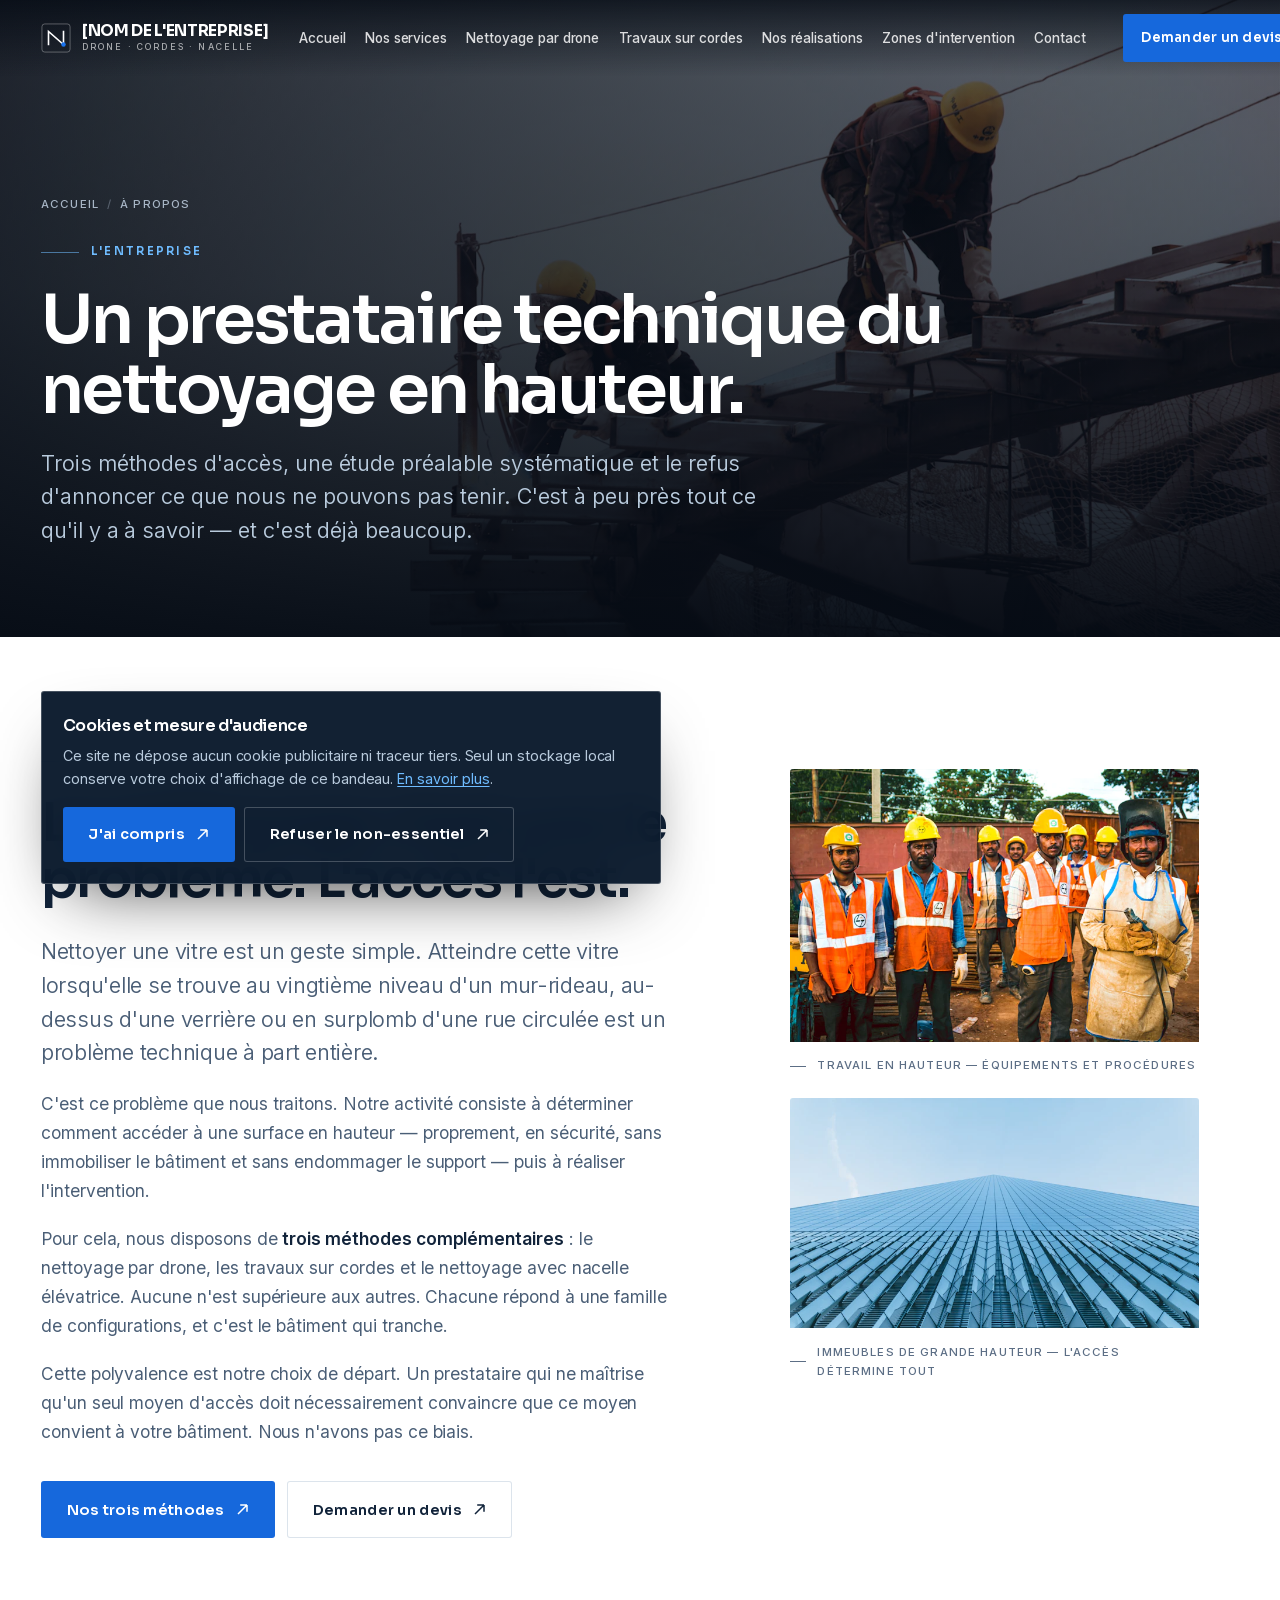
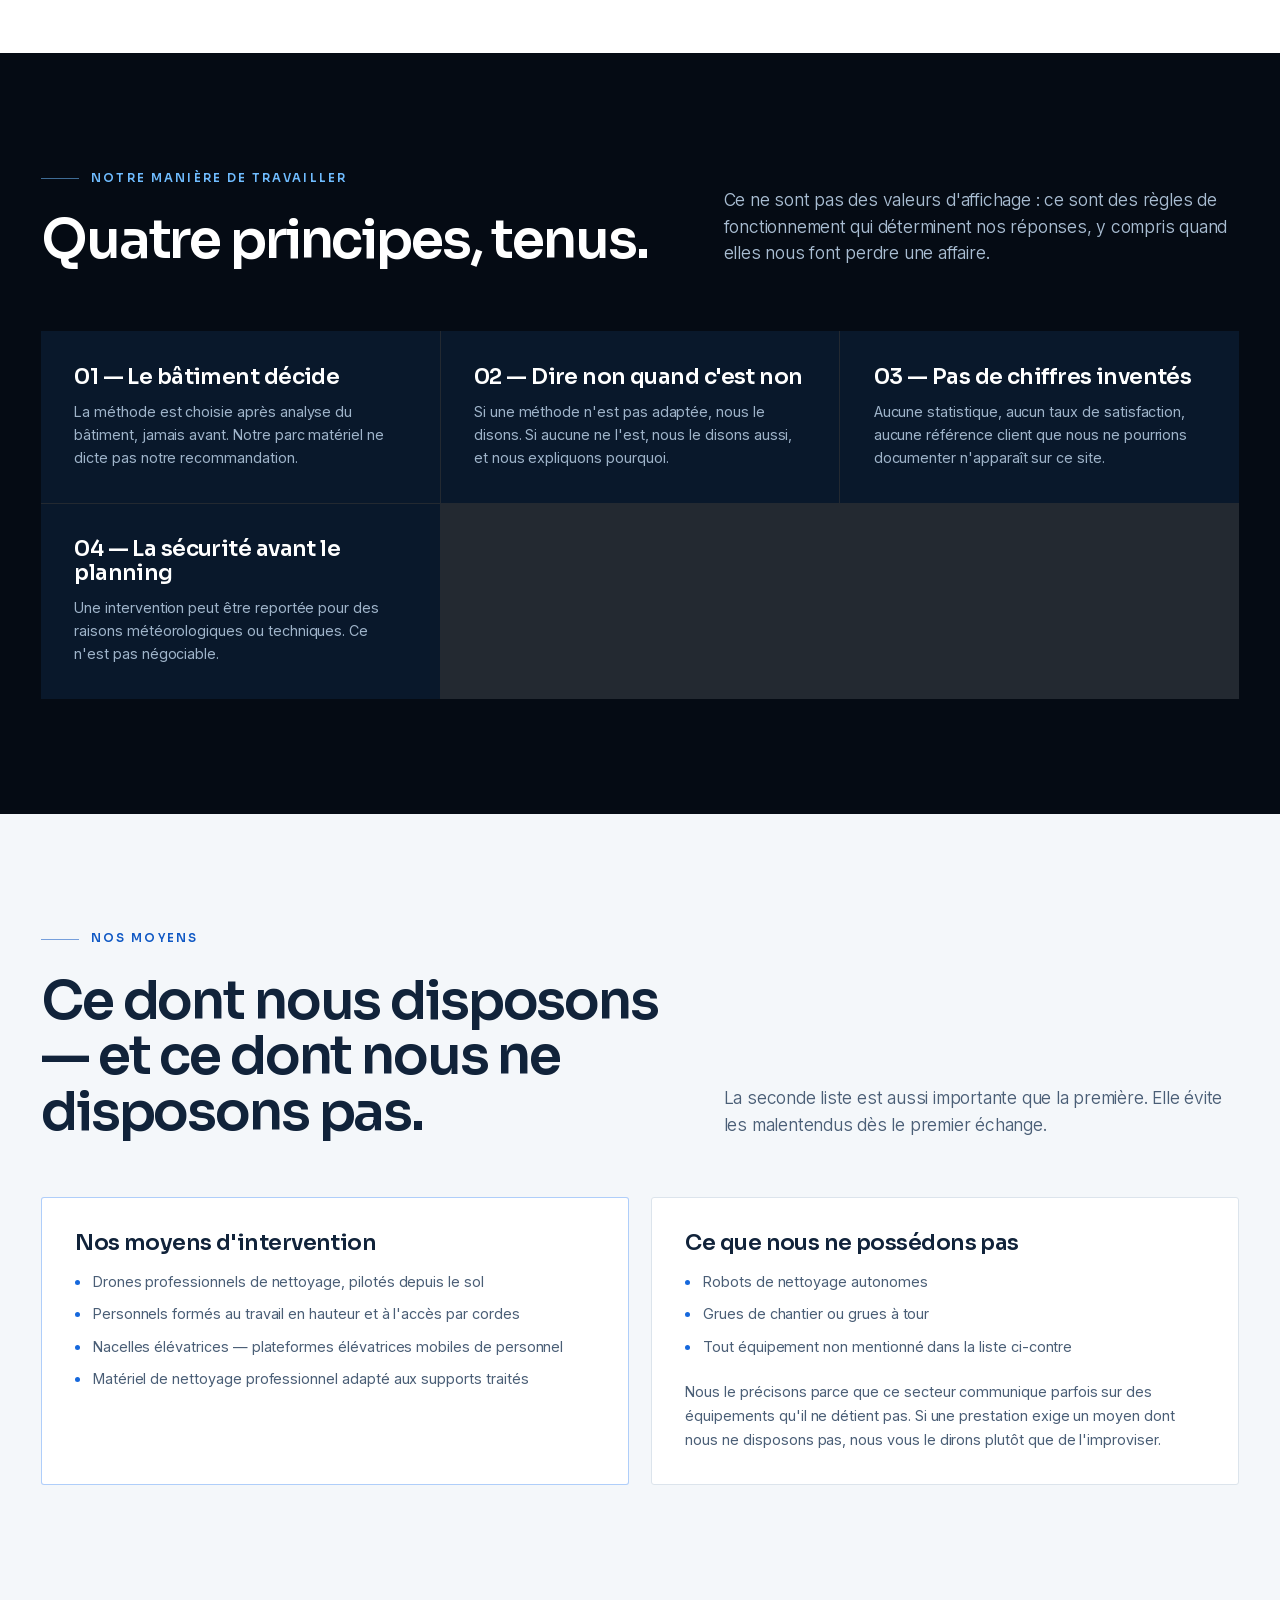
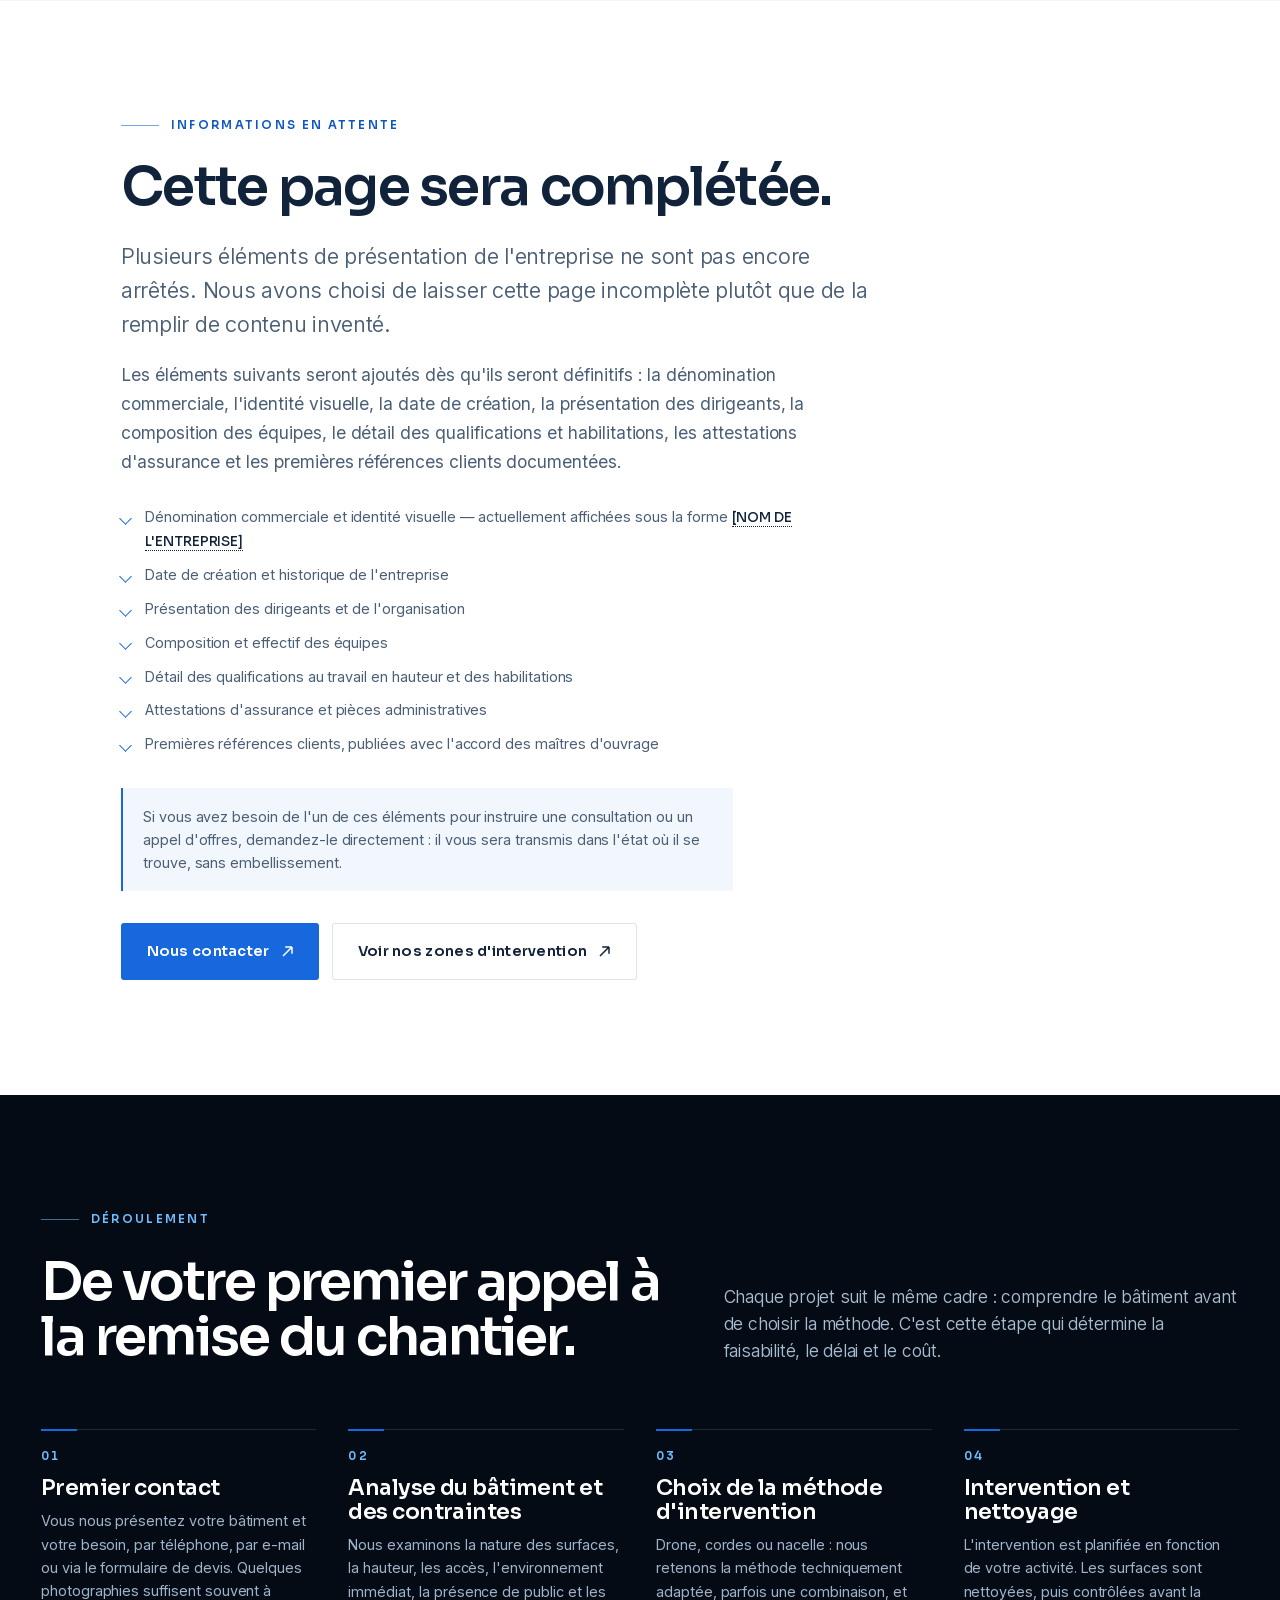
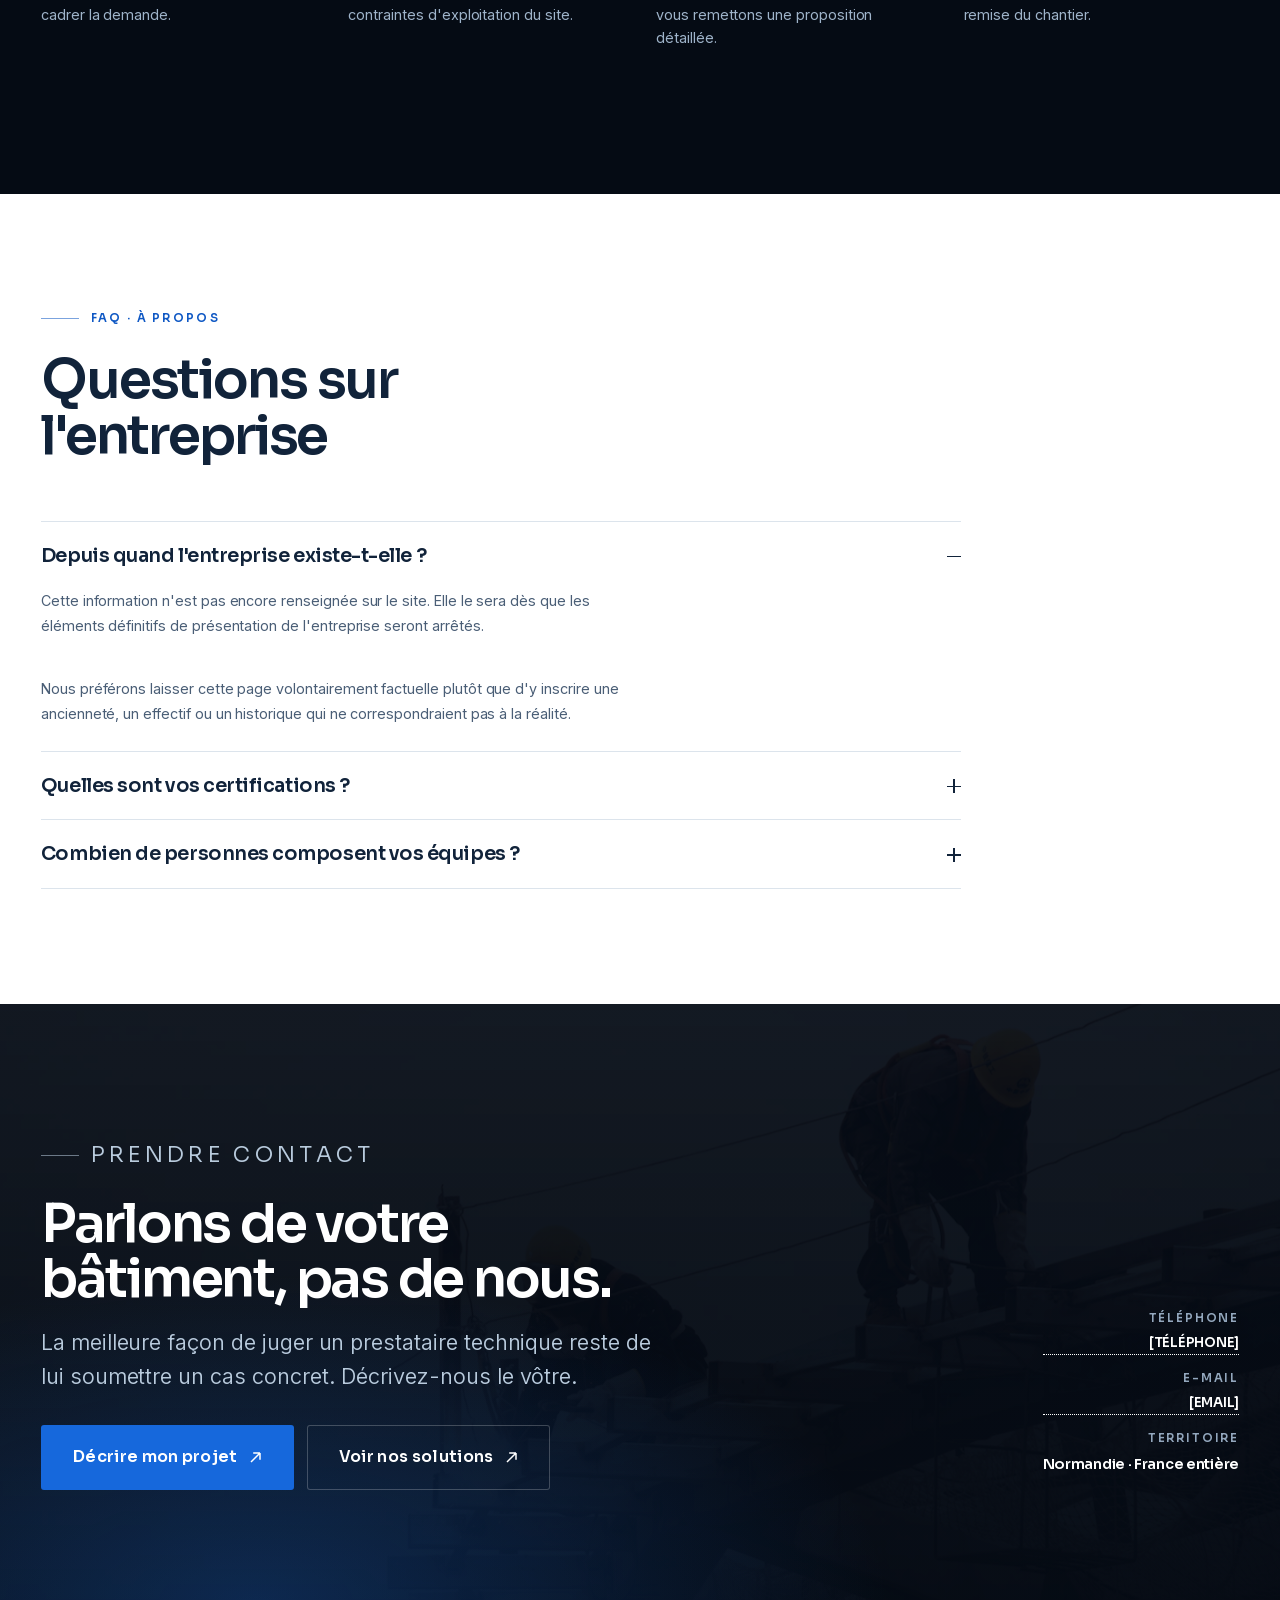
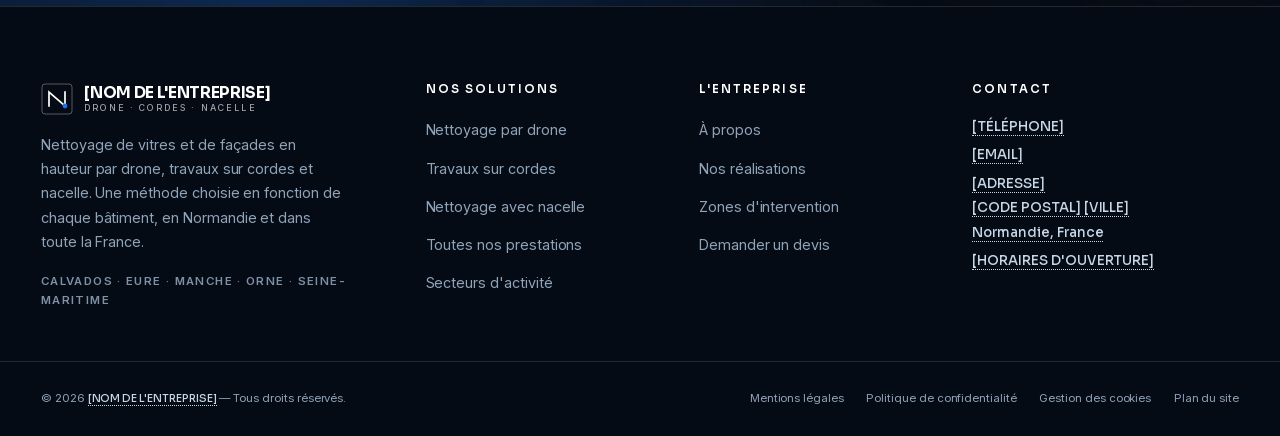
==== docs/a-propos.html @ 87697207 "Site vitrine : nettoyage de vitres et façades en hauteur (Normandie) Site statique en français, 14 p" ====
<!DOCTYPE html>
<html lang="fr">
<head>
<meta charset="utf-8">
<meta name="viewport" content="width=device-width,initial-scale=1">
<title>À propos de notre entreprise | [NOM DE L'ENTREPRISE]</title>
<meta name="description" content="Prestataire technique du nettoyage de vitres et de façades en hauteur : drone, travaux sur cordes et nacelle. Nos moyens, notre méthode et nos principes.">
<link rel="canonical" href="https://www.exemple-nettoyage-normandie.fr/a-propos/">
<meta name="robots" content="noindex,nofollow">
<meta name="theme-color" content="#050B14">
<meta name="format-detection" content="telephone=no">
<meta property="og:type" content="article">
<meta property="og:site_name" content="[NOM DE L'ENTREPRISE]">
<meta property="og:locale" content="fr_FR">
<meta property="og:title" content="À propos de notre entreprise | [NOM DE L'ENTREPRISE]">
<meta property="og:description" content="Prestataire technique du nettoyage de vitres et de façades en hauteur : drone, travaux sur cordes et nacelle. Nos moyens, notre méthode et nos principes.">
<meta property="og:url" content="https://www.exemple-nettoyage-normandie.fr/a-propos/">
<meta property="og:image" content="https://www.exemple-nettoyage-normandie.fr/assets/img/apropos-1-band-1100.webp">
<meta property="og:image:width" content="1100">
<meta property="og:image:height" content="619">
<meta name="twitter:card" content="summary_large_image">
<meta name="twitter:title" content="À propos de notre entreprise | [NOM DE L'ENTREPRISE]">
<meta name="twitter:description" content="Prestataire technique du nettoyage de vitres et de façades en hauteur : drone, travaux sur cordes et nacelle. Nos moyens, notre méthode et nos principes.">
<meta name="twitter:image" content="https://www.exemple-nettoyage-normandie.fr/assets/img/apropos-1-band-1100.webp">
<link rel="preconnect" href="index.html" crossorigin>
<link rel="preload" href="assets/fonts/sora-latin.woff2" as="font" type="font/woff2" crossorigin>
<link rel="preload" href="assets/fonts/inter-latin.woff2" as="font" type="font/woff2" crossorigin>
<script>document.documentElement.className+=" js"</script>
<link rel="stylesheet" href="assets/css/site.css?v=987855a5d2209712">
<link rel="icon" href="favicon.svg" type="image/svg+xml">
<script type="application/ld+json">{"@context":"https://schema.org","@graph":[{"@type":"Organization","@id":"https://www.exemple-nettoyage-normandie.fr/#organisation","name":"[NOM DE L'ENTREPRISE]","url":"https://www.exemple-nettoyage-normandie.fr/","description":"Entreprise de nettoyage de vitres et de façades en hauteur : intervention par drone, travaux sur cordes et nacelle, en Normandie et dans toute la France.","areaServed":[{"@type":"AdministrativeArea","name":"Normandie"},{"@type":"Country","name":"France"}]},{"@type":"WebSite","@id":"https://www.exemple-nettoyage-normandie.fr/#site","url":"https://www.exemple-nettoyage-normandie.fr/","name":"[NOM DE L'ENTREPRISE]","inLanguage":"fr-FR","publisher":{"@id":"https://www.exemple-nettoyage-normandie.fr/#organisation"}},{"@type":"BreadcrumbList","itemListElement":[{"@type":"ListItem","position":1,"name":"Accueil","item":"https://www.exemple-nettoyage-normandie.fr/"},{"@type":"ListItem","position":2,"name":"À propos de notre entreprise | [NOM DE L'ENTREPRISE]","item":"https://www.exemple-nettoyage-normandie.fr/a-propos/"}]},{"@type":"FAQPage","mainEntity":[{"@type":"Question","name":"Depuis quand l'entreprise existe-t-elle ?","acceptedAnswer":{"@type":"Answer","text":"Cette information n'est pas encore renseignée sur le site. Elle le sera dès que les éléments définitifs de présentation de l'entreprise seront arrêtés. Nous préférons laisser cette page volontairement factuelle plutôt que d'y inscrire une ancienneté, un effectif ou un historique qui ne correspondraient pas à la réalité."}},{"@type":"Question","name":"Quelles sont vos certifications ?","acceptedAnswer":{"@type":"Answer","text":"Aucune certification n'est affichée sur ce site, et c'est délibéré : nous ne publions que ce que nous pouvons documenter. Les qualifications de nos intervenants au travail en hauteur, les attestations d'assurance et les éléments administratifs sont communiqués sur demande, dans le cadre d'une consultation ou d'un appel d'offres. Si vous avez besoin d'un dossier administratif complet pour instruire une candidature, demandez-le : il vous sera transmis tel qu'il est."}},{"@type":"Question","name":"Combien de personnes composent vos équipes ?","acceptedAnswer":{"@type":"Answer","text":"Cette information n'est pas publiée pour le moment. La taille des équipes mobilisées dépend de chaque chantier : nature de la méthode, surface à traiter, contraintes de planning. Le dimensionnement de l'équipe pour votre intervention figure dans la proposition que nous vous remettons."}}]}]}</script>
</head>
<body>
<a class="skip" href="#principal">Aller au contenu principal</a>

<header class="nav" id="entete" data-dark="true">
  <div class="nav__in">
    
  <a class="nav__logo" href="index.html">
    <svg class="nav__mark" viewBox="0 0 32 32" aria-hidden="true" fill="none">
      <rect x="1" y="1" width="30" height="30" rx="3" stroke="currentColor" stroke-opacity=".32"/>
      <path d="M8 23V9l16 14V9" stroke="currentColor" stroke-width="1.7" stroke-linecap="square"/>
      <circle cx="24" cy="23" r="2.4" fill="#1A74F0"/>
    </svg>
    <span class="nav__word"><b>[NOM DE L'ENTREPRISE]</b><span>Drone · Cordes · Nacelle</span></span>
  </a>
    <nav class="nav__links" aria-label="Navigation principale"><a href="index.html">Accueil</a><a href="services.html">Nos services</a><a href="nettoyage-par-drone.html">Nettoyage par drone</a><a href="travaux-sur-cordes.html">Travaux sur cordes</a><a href="realisations.html">Nos réalisations</a><a href="zones-intervention.html">Zones d'intervention</a><a href="contact.html">Contact</a></nav>
    <div class="nav__cta"><a class="btn  " href="contact.html">Demander un devis<svg class="btn__ar" width="13" height="13" viewBox="0 0 13 13" fill="none" aria-hidden="true"><path d="M2 11 11 2M11 2H4.2M11 2v6.8" stroke="currentColor" stroke-width="1.5"/></svg></a></div>
    <button class="nav__burger" type="button" aria-expanded="false" aria-controls="menu-mobile" aria-label="Ouvrir le menu">
      <span></span><span></span><span></span>
    </button>
  </div>
</header>

<div class="mob" id="menu-mobile" hidden>
  <nav class="mob__links" aria-label="Navigation mobile"><a href="index.html" style="--i:0"><i>01</i>Accueil</a><a href="services.html" style="--i:1"><i>02</i>Nos services</a><a href="nettoyage-par-drone.html" style="--i:2"><i>03</i>Nettoyage par drone</a><a href="travaux-sur-cordes.html" style="--i:3"><i>04</i>Travaux sur cordes</a><a href="nettoyage-avec-nacelle.html" style="--i:4"><i>05</i>Nettoyage avec nacelle</a><a href="secteurs-dactivite.html" style="--i:5"><i>06</i>Secteurs d'activité</a><a href="realisations.html" style="--i:6"><i>07</i>Nos réalisations</a><a href="zones-intervention.html" style="--i:7"><i>08</i>Zones d'intervention</a><a href="contact.html" style="--i:8"><i>09</i>Contact</a><a href="a-propos.html" style="--i:9" aria-current="page"><i>10</i>À propos</a></nav>
  <div class="mob__foot">
    <a class="btn  " href="contact.html">Demander un devis<svg class="btn__ar" width="13" height="13" viewBox="0 0 13 13" fill="none" aria-hidden="true"><path d="M2 11 11 2M11 2H4.2M11 2v6.8" stroke="currentColor" stroke-width="1.5"/></svg></a>
    <div class="mob__meta">
      <span class="ph">[TÉLÉPHONE]</span>
      <span class="ph">[EMAIL]</span>
    </div>
  </div>
</div>

<main id="principal">

<section class="phero">
  <div class="phero__media"><img src="assets/img/apropos-1-band-1600.webp" srcset="assets/img/apropos-1-band-760.webp 760w, assets/img/apropos-1-band-1100.webp 1100w, assets/img/apropos-1-band-1600.webp 1600w" sizes="100vw"
    width="1600" height="900" alt="Intervenant en casque de protection au sommet d'un bâtiment" class=""
    loading="eager" fetchpriority="high" decoding="sync"></div>
  <div class="phero__in">
    <nav class="crumbs" aria-label="Fil d'Ariane"><a href="index.html">Accueil</a><span>/</span>À propos</nav>
    <p class="eyebrow">L'entreprise</p>
    <h1>Un prestataire technique du nettoyage en hauteur.</h1>
    <p class="phero__sub">Trois méthodes d'accès, une étude préalable systématique et le refus d'annoncer ce que nous ne pouvons pas tenir. C'est à peu près tout ce qu'il y a à savoir — et c'est déjà beaucoup.</p>
  </div>
</section>

<section class="sec" aria-labelledby="a1">
  <div class="wrap">
    <div class="edit edit--7-5">
      <div class="rv">
        <p class="eyebrow">Notre métier</p>
        <h2 id="a1" style="max-width:21ch">Le nettoyage n'est pas le problème. L'accès l'est.</h2>
        <div class="prose" style="margin-top:1.8rem;max-width:58ch">
          <p class="lead">Nettoyer une vitre est un geste simple. Atteindre cette vitre lorsqu'elle se trouve au vingtième niveau d'un mur-rideau, au-dessus d'une verrière ou en surplomb d'une rue circulée est un problème technique à part entière.</p>
          <p>C'est ce problème que nous traitons. Notre activité consiste à déterminer comment accéder à une surface en hauteur — proprement, en sécurité, sans immobiliser le bâtiment et sans endommager le support — puis à réaliser l'intervention.</p>
          <p>Pour cela, nous disposons de <strong>trois méthodes complémentaires</strong> : le nettoyage par drone, les travaux sur cordes et le nettoyage avec nacelle élévatrice. Aucune n'est supérieure aux autres. Chacune répond à une famille de configurations, et c'est le bâtiment qui tranche.</p>
          <p>Cette polyvalence est notre choix de départ. Un prestataire qui ne maîtrise qu'un seul moyen d'accès doit nécessairement convaincre que ce moyen convient à votre bâtiment. Nous n'avons pas ce biais.</p>
        </div>
        <div class="btn-row" style="margin-top:2.2rem"><a class="btn  " href="services.html">Nos trois méthodes<svg class="btn__ar" width="13" height="13" viewBox="0 0 13 13" fill="none" aria-hidden="true"><path d="M2 11 11 2M11 2H4.2M11 2v6.8" stroke="currentColor" stroke-width="1.5"/></svg></a><a class="btn btn--ghost " href="contact.html">Demander un devis<svg class="btn__ar" width="13" height="13" viewBox="0 0 13 13" fill="none" aria-hidden="true"><path d="M2 11 11 2M11 2H4.2M11 2v6.8" stroke="currentColor" stroke-width="1.5"/></svg></a></div>
      </div>
      <div class="rv" style="--i:1">
        <figure class="edit__fig reveal-img"><img src="assets/img/equipe-casques-1200.webp" srcset="assets/img/equipe-casques-700.webp 700w, assets/img/equipe-casques-1200.webp 1200w" sizes="(max-width:899px) 100vw, 40vw"
    width="1200" height="800" alt="Équipements de protection individuelle portés sur un chantier" class=""
    loading="lazy" decoding="async"><figcaption>Travail en hauteur — équipements et procédures</figcaption></figure>
        <figure class="edit__fig reveal-img" style="margin-top:1.4rem"><img src="assets/img/facade-bas-1200.webp" srcset="assets/img/facade-bas-700.webp 700w, assets/img/facade-bas-1200.webp 1200w" sizes="(max-width:899px) 100vw, 40vw"
    width="1200" height="675" alt="Contre-plongée sur un immeuble de grande hauteur" class=""
    loading="lazy" decoding="async"><figcaption>Immeubles de grande hauteur — l'accès détermine tout</figcaption></figure>
      </div>
    </div>
  </div>
</section>

<section class="sec sec--dark" aria-labelledby="a2">
  <div class="wrap">
    <div class="shead rv">
      <div><p class="eyebrow">Notre manière de travailler</p><h2 id="a2">Quatre principes, tenus.</h2></div>
      <div class="shead__aside"><p class="lead" style="font-size:var(--t-body)">Ce ne sont pas des valeurs d'affichage : ce sont des règles de fonctionnement qui déterminent nos réponses, y compris quand elles nous font perdre une affaire.</p></div>
    </div>
    <ul class="vals" data-stagger>
      <li class="rv"><h3>01 — Le bâtiment décide</h3><p>La méthode est choisie après analyse du bâtiment, jamais avant. Notre parc matériel ne dicte pas notre recommandation.</p></li>
      <li class="rv"><h3>02 — Dire non quand c'est non</h3><p>Si une méthode n'est pas adaptée, nous le disons. Si aucune ne l'est, nous le disons aussi, et nous expliquons pourquoi.</p></li>
      <li class="rv"><h3>03 — Pas de chiffres inventés</h3><p>Aucune statistique, aucun taux de satisfaction, aucune référence client que nous ne pourrions documenter n'apparaît sur ce site.</p></li>
      <li class="rv"><h3>04 — La sécurité avant le planning</h3><p>Une intervention peut être reportée pour des raisons météorologiques ou techniques. Ce n'est pas négociable.</p></li>
    </ul>
  </div>
</section>

<section class="sec sec--paper" aria-labelledby="a3">
  <div class="wrap">
    <div class="shead rv">
      <div><p class="eyebrow">Nos moyens</p><h2 id="a3">Ce dont nous disposons — et ce dont nous ne disposons pas.</h2></div>
      <div class="shead__aside"><p class="lead" style="font-size:var(--t-body)">La seconde liste est aussi importante que la première. Elle évite les malentendus dès le premier échange.</p></div>
    </div>
    <div class="cards cards--2">
      <div class="card rv" style="border-color:rgba(26,116,240,.35)">
        <h3>Nos moyens d'intervention</h3>
        <ul>
          <li>Drones professionnels de nettoyage, pilotés depuis le sol</li>
          <li>Personnels formés au travail en hauteur et à l'accès par cordes</li>
          <li>Nacelles élévatrices — plateformes élévatrices mobiles de personnel</li>
          <li>Matériel de nettoyage professionnel adapté aux supports traités</li>
        </ul>
      </div>
      <div class="card rv" style="--i:1">
        <h3>Ce que nous ne possédons pas</h3>
        <ul>
          <li>Robots de nettoyage autonomes</li>
          <li>Grues de chantier ou grues à tour</li>
          <li>Tout équipement non mentionné dans la liste ci-contre</li>
        </ul>
        <p style="margin-top:.6rem">Nous le précisons parce que ce secteur communique parfois sur des équipements qu'il ne détient pas. Si une prestation exige un moyen dont nous ne disposons pas, nous vous le dirons plutôt que de l'improviser.</p>
      </div>
    </div>
  </div>
</section>

<section class="sec" aria-labelledby="a4">
  <div class="wrap wrap--tight">
    <div class="rv" style="text-align:left">
      <p class="eyebrow">Informations en attente</p>
      <h2 id="a4" style="max-width:24ch">Cette page sera complétée.</h2>
      <div class="prose" style="margin-top:1.6rem;max-width:68ch">
        <p class="lead">Plusieurs éléments de présentation de l'entreprise ne sont pas encore arrêtés. Nous avons choisi de laisser cette page incomplète plutôt que de la remplir de contenu inventé.</p>
        <p>Les éléments suivants seront ajoutés dès qu'ils seront définitifs : la dénomination commerciale, l'identité visuelle, la date de création, la présentation des dirigeants, la composition des équipes, le détail des qualifications et habilitations, les attestations d'assurance et les premières références clients documentées.</p>
      </div>
      <ul class="srv__list" style="margin-top:1.8rem;max-width:68ch">
        <li>Dénomination commerciale et identité visuelle — actuellement affichées sous la forme <span class="ph" style="color:var(--text)">[NOM DE L'ENTREPRISE]</span></li>
        <li>Date de création et historique de l'entreprise</li>
        <li>Présentation des dirigeants et de l'organisation</li>
        <li>Composition et effectif des équipes</li>
        <li>Détail des qualifications au travail en hauteur et des habilitations</li>
        <li>Attestations d'assurance et pièces administratives</li>
        <li>Premières références clients, publiées avec l'accord des maîtres d'ouvrage</li>
      </ul>
      <div class="note" style="max-width:68ch">
        Si vous avez besoin de l'un de ces éléments pour instruire une consultation ou un appel d'offres, demandez-le
        directement : il vous sera transmis dans l'état où il se trouve, sans embellissement.
      </div>
      <div class="btn-row" style="margin-top:2rem"><a class="btn  " href="contact.html">Nous contacter<svg class="btn__ar" width="13" height="13" viewBox="0 0 13 13" fill="none" aria-hidden="true"><path d="M2 11 11 2M11 2H4.2M11 2v6.8" stroke="currentColor" stroke-width="1.5"/></svg></a><a class="btn btn--ghost " href="zones-intervention.html">Voir nos zones d'intervention<svg class="btn__ar" width="13" height="13" viewBox="0 0 13 13" fill="none" aria-hidden="true"><path d="M2 11 11 2M11 2H4.2M11 2v6.8" stroke="currentColor" stroke-width="1.5"/></svg></a></div>
    </div>
  </div>
</section>


<section class="sec sec--dark" aria-labelledby="proc-t">
  <div class="wrap">
    <div class="shead rv">
      <div>
        <p class="eyebrow">Déroulement</p>
        <h2 id="proc-t">De votre premier appel à la remise du chantier.</h2>
      </div>
      <div class="shead__aside">
        <p class="lead" style="font-size:var(--t-body)">Chaque projet suit le même cadre : comprendre le bâtiment avant de choisir la méthode. C'est cette étape qui détermine la faisabilité, le délai et le coût.</p>
      </div>
    </div>
    <ol class="proc" data-stagger>
      <li><h3>Premier contact</h3><p>Vous nous présentez votre bâtiment et votre besoin, par téléphone, par e-mail ou via le formulaire de devis. Quelques photographies suffisent souvent à cadrer la demande.</p></li><li><h3>Analyse du bâtiment et des contraintes</h3><p>Nous examinons la nature des surfaces, la hauteur, les accès, l'environnement immédiat, la présence de public et les contraintes d'exploitation du site.</p></li><li><h3>Choix de la méthode d'intervention</h3><p>Drone, cordes ou nacelle : nous retenons la méthode techniquement adaptée, parfois une combinaison, et vous remettons une proposition détaillée.</p></li><li><h3>Intervention et nettoyage</h3><p>L'intervention est planifiée en fonction de votre activité. Les surfaces sont nettoyées, puis contrôlées avant la remise du chantier.</p></li>
    </ol>
  </div>
</section>

<section class="sec" aria-labelledby="faq-t">
  <div class="wrap">
    <div class="shead rv">
      <div>
        <p class="eyebrow">FAQ · À propos</p>
        <h2 id="faq-t">Questions sur l'entreprise</h2>
      </div>
      
    </div>
    <div class="faq rv">
      
      <details open>
        <summary>Depuis quand l'entreprise existe-t-elle ?<i aria-hidden="true"></i></summary>
        <div class="faq__a"><p>Cette information n'est pas encore renseignée sur le site. Elle le sera dès que les éléments définitifs de présentation de l'entreprise seront arrêtés.</p><p>Nous préférons laisser cette page volontairement factuelle plutôt que d'y inscrire une ancienneté, un effectif ou un historique qui ne correspondraient pas à la réalité.</p></div>
      </details>
      <details>
        <summary>Quelles sont vos certifications ?<i aria-hidden="true"></i></summary>
        <div class="faq__a"><p>Aucune certification n'est affichée sur ce site, et c'est délibéré : nous ne publions que ce que nous pouvons documenter. Les qualifications de nos intervenants au travail en hauteur, les attestations d'assurance et les éléments administratifs sont communiqués sur demande, dans le cadre d'une consultation ou d'un appel d'offres.</p><p>Si vous avez besoin d'un dossier administratif complet pour instruire une candidature, demandez-le : il vous sera transmis tel qu'il est.</p></div>
      </details>
      <details>
        <summary>Combien de personnes composent vos équipes ?<i aria-hidden="true"></i></summary>
        <div class="faq__a"><p>Cette information n'est pas publiée pour le moment. La taille des équipes mobilisées dépend de chaque chantier : nature de la méthode, surface à traiter, contraintes de planning.</p><p>Le dimensionnement de l'équipe pour votre intervention figure dans la proposition que nous vous remettons.</p></div>
      </details>
    </div>
  </div>
</section>

<section class="fcta" aria-labelledby="fcta-t">
  <div class="fcta__bg"><img src="assets/img/apropos-1-band-1600.webp" srcset="assets/img/apropos-1-band-760.webp 760w, assets/img/apropos-1-band-1100.webp 1100w, assets/img/apropos-1-band-1600.webp 1600w" sizes="100vw"
    width="1600" height="900" alt="" class="plx"
    loading="lazy" decoding="async"></div>
  <div class="fcta__in">
    <div class="rv">
      <p class="eyebrow">Prendre contact</p>
      <h2 id="fcta-t">Parlons de votre bâtiment, pas de nous.</h2>
      <p>La meilleure façon de juger un prestataire technique reste de lui soumettre un cas concret. Décrivez-nous le vôtre.</p>
      <div class="btn-row" style="margin-top:2rem">
        <a class="btn  btn--lg" href="contact.html">Décrire mon projet<svg class="btn__ar" width="13" height="13" viewBox="0 0 13 13" fill="none" aria-hidden="true"><path d="M2 11 11 2M11 2H4.2M11 2v6.8" stroke="currentColor" stroke-width="1.5"/></svg></a>
        <a class="btn btn--on-dark btn--lg" href="services.html">Voir nos solutions<svg class="btn__ar" width="13" height="13" viewBox="0 0 13 13" fill="none" aria-hidden="true"><path d="M2 11 11 2M11 2H4.2M11 2v6.8" stroke="currentColor" stroke-width="1.5"/></svg></a>
      </div>
    </div>
    <div class="fcta__side rv" style="--i:1">
      <dl>
        <div><dt>Téléphone</dt><dd class="ph">[TÉLÉPHONE]</dd></div>
        <div><dt>E-mail</dt><dd class="ph">[EMAIL]</dd></div>
        <div><dt>Territoire</dt><dd>Normandie · France entière</dd></div>
      </dl>
    </div>
  </div>
</section>

</main>

<footer class="foot">
  <div class="foot__top">
    <div class="foot__brand">
      <div class="foot__logo"><svg class="nav__mark" viewBox="0 0 32 32" aria-hidden="true" fill="none">
      <rect x="1" y="1" width="30" height="30" rx="3" stroke="currentColor" stroke-opacity=".32"/>
      <path d="M8 23V9l16 14V9" stroke="currentColor" stroke-width="1.7" stroke-linecap="square"/>
      <circle cx="24" cy="23" r="2.4" fill="#1A74F0"/>
    </svg><span class="nav__word"><b>[NOM DE L'ENTREPRISE]</b><span>Drone · Cordes · Nacelle</span></span></div>
      <p>Nettoyage de vitres et de façades en hauteur par drone, travaux sur cordes et nacelle. Une méthode choisie en fonction de chaque bâtiment, en Normandie et dans toute la France.</p>
      <p style="font-size:var(--t-micro);letter-spacing:.12em;text-transform:uppercase;color:#7F91A8;font-weight:600">Calvados · Eure · Manche · Orne · Seine-Maritime</p>
    </div>
    
  <div>
    <h3>Nos solutions</h3>
    <ul>
      <li><a href="nettoyage-par-drone.html">Nettoyage par drone</a></li><li><a href="travaux-sur-cordes.html">Travaux sur cordes</a></li><li><a href="nettoyage-avec-nacelle.html">Nettoyage avec nacelle</a></li>
      <li><a href="services.html">Toutes nos prestations</a></li>
      <li><a href="secteurs-dactivite.html">Secteurs d'activité</a></li>
    </ul>
  </div>
  <div>
    <h3>L'entreprise</h3>
    <ul>
      <li><a href="a-propos.html">À propos</a></li>
      <li><a href="realisations.html">Nos réalisations</a></li>
      <li><a href="zones-intervention.html">Zones d'intervention</a></li>
      <li><a href="contact.html">Demander un devis</a></li>
    </ul>
  </div>
  <div>
    <h3>Contact</h3>
    <ul>
      <li><span class="ph">[TÉLÉPHONE]</span></li>
      <li><span class="ph">[EMAIL]</span></li>
      <li><span class="ph">[ADRESSE]<br>[CODE POSTAL] [VILLE]<br>Normandie, France</span></li>
      <li><span class="ph">[HORAIRES D'OUVERTURE]</span></li>
      
    </ul>
  </div>
  </div>
  <div class="foot__legal">
    <div>
      <span>© 2026 <span class="ph">[NOM DE L'ENTREPRISE]</span> — Tous droits réservés.</span>
      <nav aria-label="Liens légaux">
        <a href="mentions-legales.html">Mentions légales</a>
        <a href="politique-de-confidentialite.html">Politique de confidentialité</a>
        <a href="gestion-des-cookies.html">Gestion des cookies</a>
        <a href="plan-du-site.html">Plan du site</a>
      </nav>
    </div>
  </div>
</footer>

<div class="mbar" id="barre-mobile">
  <a class="btn btn--on-dark" href="contact.html">Nous écrire</a>
  <a class="btn" href="contact.html">Demander un devis</a>
</div>

<aside class="cookies" id="cookies" role="region" aria-live="polite" aria-label="Gestion des cookies" hidden>
  <div>
    <b>Cookies et mesure d'audience</b>
    Ce site ne dépose aucun cookie publicitaire ni traceur tiers. Seul un stockage local conserve votre choix
    d'affichage de ce bandeau. <a href="gestion-des-cookies.html">En savoir plus</a>.
  </div>
  <div class="cookies__act">
    <button class="btn" type="button" data-cookie="ok">J'ai compris<svg class="btn__ar" width="13" height="13" viewBox="0 0 13 13" fill="none" aria-hidden="true"><path d="M2 11 11 2M11 2H4.2M11 2v6.8" stroke="currentColor" stroke-width="1.5"/></svg></button>
    <button class="btn btn--on-dark" type="button" data-cookie="no">Refuser le non-essentiel<svg class="btn__ar" width="13" height="13" viewBox="0 0 13 13" fill="none" aria-hidden="true"><path d="M2 11 11 2M11 2H4.2M11 2v6.8" stroke="currentColor" stroke-width="1.5"/></svg></button>
  </div>
</aside>

<script src="assets/js/site.js?v=edf99e53" defer></script>
</body>
</html>
---- docs/assets/css/site.css ----
@import "fonts.css";

/* ============================================================
   SYSTÈME DE DESIGN — direction artistique « technologique / premium / industriel »
   Tokens, grille, typographie, composants.
   ============================================================ */

:root{
  /* Couleurs */
  --ink:#050B14;
  --navy:#09182B;
  --navy-2:#0E2238;
  --navy-3:#163150;
  --blue:#1668DC;
  --blue-deep:#0F58C4;
  --blue-light:#6FBCFF;
  --steel:#7F91A8;
  --steel-2:#A8B6C6;
  --paper:#F4F7FA;
  --paper-2:#E8EEF4;
  --white:#fff;
  --text:#11233A;
  --text-soft:#4A5E76;
  --line-dark:rgba(255,255,255,.12);
  --line-dark-2:rgba(255,255,255,.22);
  --line-light:#DCE4EC;

  /* Jetons de texte — contexte clair par défaut, redéfinis en contexte sombre.
     Garantit un contraste AA quel que soit le fond de la section. */
  --c-eyebrow:var(--blue-deep);
  --c-lead:var(--text-soft);
  --c-prose:var(--text-soft);
  --c-label:#5C6E85;
  --c-rule:var(--line-light);
  --c-ph:#3E5572;

  /* Typographie */
  --f-display:"Sora","Helvetica Neue",system-ui,sans-serif;
  --f-body:"Inter","Helvetica Neue",system-ui,sans-serif;

  --t-micro:clamp(.66rem,.62rem + .12vw,.74rem);
  --t-small:clamp(.82rem,.79rem + .14vw,.9rem);
  --t-body:clamp(1rem,.97rem + .16vw,1.08rem);
  --t-lead:clamp(1.09rem,1rem + .5vw,1.35rem);
  --t-h4:clamp(1.12rem,1.05rem + .4vw,1.35rem);
  --t-h3:clamp(1.38rem,1.22rem + .8vw,1.95rem);
  --t-h2:clamp(1.95rem,1.5rem + 2.3vw,3.5rem);
  --t-h1:clamp(2.5rem,1.7rem + 4.1vw,5.6rem);
  --t-mega:clamp(3.2rem,1.6rem + 7vw,9rem);

  /* Rythme */
  --gut:clamp(1.15rem,3.2vw,2.6rem);
  --max:1480px;
  --sec-y:clamp(4.2rem,9vw,9.5rem);
  --r:3px;

  /* Mouvement */
  --e:cubic-bezier(.22,.61,.36,1);
  --e-out:cubic-bezier(.16,1,.3,1);
  --nav-h:76px;
}

/* Conteneurs sombres : un seul endroit pour basculer les jetons de texte. */
.sec--dark,.sec--navy,.hero,.phero,.show,.fcta,.foot,.ticker,.mob,.cookies,.meth__it,.gal figcaption{
  --c-eyebrow:var(--blue-light);
  --c-lead:#A9BDD2;
  --c-prose:#9FB4CA;
  --c-label:#93A7BD;
  --c-rule:var(--line-dark);
  --c-ph:#C6D6E6;
}

*,*::before,*::after{box-sizing:border-box}
html{-webkit-text-size-adjust:100%}
html:focus-within{scroll-behavior:smooth}
body{
  margin:0;background:var(--white);color:var(--text);
  font-family:var(--f-body);font-size:var(--t-body);line-height:1.68;
  font-weight:400;letter-spacing:-.003em;
  -webkit-font-smoothing:antialiased;-moz-osx-font-smoothing:grayscale;
  overflow-x:hidden;
}
img,svg,video{max-width:100%;height:auto;display:block}
a{color:inherit;text-decoration:none}
button{font:inherit;color:inherit}
h1,h2,h3,h4,h5{font-family:var(--f-display);font-weight:600;line-height:1.04;letter-spacing:-.032em;margin:0}
h1{font-size:var(--t-h1)}
h2{font-size:var(--t-h2)}
h3{font-size:var(--t-h3);letter-spacing:-.026em;line-height:1.1}
h4{font-size:var(--t-h4);letter-spacing:-.02em;line-height:1.22}
p{margin:0}
ul,ol{margin:0;padding:0;list-style:none}
:focus-visible{outline:2px solid var(--blue-light);outline-offset:3px;border-radius:2px}
::selection{background:var(--blue);color:#fff}

/* ---------- Utilitaires de mise en page ---------- */
.wrap{width:100%;max-width:var(--max);margin-inline:auto;padding-inline:var(--gut)}
.wrap--tight{max-width:1120px}
.wrap--text{max-width:760px}
.sec{padding-block:var(--sec-y);position:relative}
.sec--flush-t{padding-top:0}
.sec--flush-b{padding-bottom:0}
.sec--dark{background:var(--ink);color:#EAF1F8}
.sec--navy{background:var(--navy);color:#EAF1F8}
.sec--paper{background:var(--paper)}
.sec--dark h2,.sec--navy h2,.sec--dark h3,.sec--navy h3{color:#fff}
.skip{position:absolute;left:-9999px;top:0;z-index:200;background:var(--blue);color:#fff;padding:.8rem 1.2rem;font-weight:600}
.skip:focus{left:.6rem;top:.6rem}
.vh{position:absolute;width:1px;height:1px;overflow:hidden;clip:rect(0 0 0 0);white-space:nowrap}

/* ---------- Micro-typographie technique (signature) ---------- */
.eyebrow{
  display:flex;align-items:center;gap:.72rem;
  font-family:var(--f-display);font-size:var(--t-micro);font-weight:600;
  letter-spacing:.2em;text-transform:uppercase;color:var(--c-eyebrow);
  margin:0 0 1.5rem;
}
.eyebrow::before{content:"";width:clamp(22px,3vw,44px);height:1px;background:currentColor;flex:none;opacity:.55}
.eyebrow--center{justify-content:center}
.idx{font-family:var(--f-display);font-size:var(--t-micro);font-weight:500;letter-spacing:.18em;color:var(--c-label);font-variant-numeric:tabular-nums}

.lbl{
  font-family:var(--f-display);font-size:var(--t-micro);letter-spacing:.14em;
  text-transform:uppercase;font-weight:600;color:var(--c-label);
}
.lead{font-size:var(--t-lead);line-height:1.56;color:var(--c-lead);letter-spacing:-.012em;font-weight:350}
.prose p+p{margin-top:1.1em}
.prose p{color:var(--c-prose)}
.prose strong{color:var(--text);font-weight:600}
.sec--dark .prose strong{color:#fff}

/* ---------- Boutons ---------- */
.btn{
  --bg:var(--blue);--fg:#fff;
  position:relative;display:inline-flex;align-items:center;gap:.7rem;
  padding:1.02rem 1.6rem;background:var(--bg);color:var(--fg);
  font-family:var(--f-display);font-weight:600;font-size:var(--t-small);
  letter-spacing:.02em;border:0;border-radius:var(--r);cursor:pointer;
  overflow:hidden;isolation:isolate;transition:transform .45s var(--e-out),box-shadow .45s var(--e-out);
  text-align:left;
}
.btn::after{
  content:"";position:absolute;inset:0;z-index:-1;background:var(--ink);
  transform:translateY(101%);transition:transform .52s var(--e-out);
}
.btn:hover{transform:translateY(-2px);box-shadow:0 14px 34px -14px rgba(26,116,240,.55)}
.btn:hover::after{transform:translateY(0)}
.btn__ar{flex:none;transition:transform .45s var(--e-out)}
.btn:hover .btn__ar{transform:translate(4px,-4px)}
.btn--ghost{--bg:transparent;--fg:var(--text);box-shadow:inset 0 0 0 1px var(--line-light)}
.btn--ghost:hover{--fg:#fff;box-shadow:inset 0 0 0 1px transparent}
.btn--on-dark{--bg:transparent;--fg:#fff;box-shadow:inset 0 0 0 1px var(--line-dark-2)}
.btn--on-dark::after{background:#fff}
.btn--on-dark:hover{--fg:var(--ink);box-shadow:inset 0 0 0 1px transparent}
.btn--lg{padding:1.2rem 2rem;font-size:1rem}
.btn-row{display:flex;flex-wrap:wrap;gap:.8rem}

/* Lien texte animé */
.tlink{
  display:inline-flex;align-items:center;gap:.55rem;font-family:var(--f-display);
  font-weight:600;font-size:var(--t-small);letter-spacing:.015em;color:var(--blue-deep);
  padding-bottom:3px;background-image:linear-gradient(currentColor,currentColor);
  background-size:0% 1px;background-repeat:no-repeat;background-position:0 100%;
  transition:background-size .45s var(--e-out),color .3s;
}
.tlink:hover{background-size:100% 1px}
.tlink svg{transition:transform .4s var(--e-out)}
.tlink:hover svg{transform:translateX(4px)}
.sec--dark .tlink,.sec--navy .tlink,.on-dark .tlink{color:var(--blue-light)}

/* ---------- Navigation ---------- */
.nav{
  position:fixed;inset:0 0 auto;z-index:100;height:var(--nav-h);
  display:flex;align-items:center;
  transition:background .4s var(--e),box-shadow .4s var(--e),height .4s var(--e);
}
.nav::before{
  content:"";position:absolute;inset:0;z-index:-1;pointer-events:none;
  background:linear-gradient(to bottom,rgba(5,11,20,.78),rgba(5,11,20,0));
  opacity:1;transition:opacity .4s var(--e);
}
.nav__in{width:100%;max-width:var(--max);margin-inline:auto;padding-inline:var(--gut);display:flex;align-items:center;gap:clamp(1rem,2.4vw,2.4rem)}
.nav__logo{display:flex;align-items:center;gap:.68rem;flex:none;color:#fff;transition:color .4s var(--e)}
.nav__mark{width:30px;height:30px;flex:none}
.nav__word{display:flex;flex-direction:column;line-height:1}
.nav__word b{font-family:var(--f-display);font-size:.98rem;font-weight:700;letter-spacing:-.02em}
.nav__word span{font-size:.56rem;letter-spacing:.24em;text-transform:uppercase;opacity:.62;margin-top:3px;font-weight:500}
.nav__links{display:flex;align-items:center;gap:clamp(.5rem,1.5vw,1.55rem);margin-left:auto}
.nav__links a{
  font-size:.845rem;font-weight:500;color:rgba(255,255,255,.84);letter-spacing:-.004em;
  padding:.5rem 0;position:relative;transition:color .3s;white-space:nowrap;
}
.nav__links a::after{content:"";position:absolute;left:0;right:0;bottom:0;height:1px;background:currentColor;transform:scaleX(0);transform-origin:left;transition:transform .4s var(--e-out)}
.nav__links a:hover{color:#fff}
.nav__links a:hover::after,.nav__links a[aria-current=page]::after{transform:scaleX(1)}
.nav__links a[aria-current=page]{color:#fff}
.nav__cta{flex:none;margin-left:.4rem}
.nav__cta .btn{padding:.8rem 1.15rem;font-size:.82rem}
.nav__burger{display:none;flex:none;margin-left:auto;width:46px;height:46px;background:none;border:0;cursor:pointer;position:relative}
.nav__burger span{position:absolute;left:11px;right:11px;height:1.5px;background:#fff;transition:transform .4s var(--e-out),opacity .25s}
.nav__burger span:nth-child(1){top:17px}
.nav__burger span:nth-child(2){top:23px}
.nav__burger span:nth-child(3){top:29px}

/* État défilé / pages intérieures claires */
.nav.is-solid{background:rgba(255,255,255,.93);backdrop-filter:blur(16px) saturate(1.3);box-shadow:0 1px 0 var(--line-light);height:66px}
.nav.is-solid::before{opacity:0}
.nav.is-solid .nav__logo{color:var(--ink)}
.nav.is-solid .nav__links a{color:var(--text-soft)}
.nav.is-solid .nav__links a:hover,.nav.is-solid .nav__links a[aria-current=page]{color:var(--ink)}
.nav.is-solid .nav__burger span{background:var(--ink)}
.nav.is-hidden{transform:translateY(-100%)}
.nav{transition:background .4s var(--e),box-shadow .4s var(--e),height .4s var(--e),transform .45s var(--e)}

/* Menu mobile */
.mob{
  position:fixed;inset:0;z-index:99;background:var(--ink);color:#fff;
  padding:calc(var(--nav-h) + 1.4rem) var(--gut) 2rem;
  display:flex;flex-direction:column;overflow-y:auto;
  clip-path:inset(0 0 100% 0);transition:clip-path .62s var(--e-out);
  visibility:hidden;
}
.mob.is-open{clip-path:inset(0 0 0 0);visibility:visible}
.mob__links{display:flex;flex-direction:column;border-top:1px solid var(--line-dark)}
.mob__links a{
  display:flex;align-items:baseline;gap:.9rem;padding:1.05rem 0;border-bottom:1px solid var(--line-dark);
  font-family:var(--f-display);font-size:1.32rem;font-weight:500;letter-spacing:-.028em;
  opacity:0;transform:translateY(14px);transition:opacity .5s var(--e-out),transform .5s var(--e-out);
}
.mob.is-open .mob__links a{opacity:1;transform:none;transition-delay:calc(.12s + var(--i) * .045s)}
.mob__links a i{font-style:normal;font-size:.6rem;letter-spacing:.14em;color:var(--c-label);font-variant-numeric:tabular-nums}
.mob__foot{margin-top:auto;padding-top:2rem;display:grid;gap:1rem}
.mob__foot .btn{width:100%;justify-content:space-between}
.mob__meta{font-size:var(--t-small);color:var(--steel-2);display:grid;gap:.3rem}
body.is-locked{overflow:hidden}

/* ---------- HERO cinématographique ---------- */
.hero{position:relative;min-height:min(100svh,980px);display:flex;align-items:flex-end;background:var(--ink);overflow:hidden;isolation:isolate}
.hero__media{position:absolute;inset:0;z-index:-2}
.hero__media img{width:100%;height:100%;object-fit:cover;object-position:50% 42%}
.hero__media::after{
  content:"";position:absolute;inset:0;
  background:
    linear-gradient(to top,rgba(5,11,20,.96) 0%,rgba(5,11,20,.72) 32%,rgba(5,11,20,.3) 62%,rgba(5,11,20,.55) 100%),
    linear-gradient(to right,rgba(5,11,20,.7) 0%,rgba(5,11,20,.1) 58%);
}
.hero__grid{position:absolute;inset:0;z-index:-1;pointer-events:none;opacity:.5;
  background-image:linear-gradient(90deg,var(--line-dark) 1px,transparent 1px);
  background-size:calc(100% / 6) 100%;
  mask-image:linear-gradient(to bottom,transparent,#000 40%,#000 70%,transparent);
}
.hero__in{width:100%;max-width:var(--max);margin-inline:auto;padding:calc(var(--nav-h) + 5rem) var(--gut) clamp(2.4rem,5vw,4.2rem);color:#fff;position:relative}
.hero__loc{
  display:inline-flex;align-items:center;gap:.6rem;margin-bottom:clamp(1.4rem,3vw,2.2rem);
  padding:.46rem .85rem .46rem .6rem;border:1px solid var(--line-dark-2);border-radius:100px;
  font-size:var(--t-micro);letter-spacing:.14em;text-transform:uppercase;font-weight:600;
  font-family:var(--f-display);background:rgba(255,255,255,.05);backdrop-filter:blur(8px);
}
.hero__loc i{width:6px;height:6px;border-radius:50%;background:var(--blue-light);flex:none;box-shadow:0 0 0 4px rgba(111,188,255,.22)}
.hero h1{font-size:var(--t-h1);font-weight:600;letter-spacing:-.042em;max-width:17ch}
.hero h1 em{font-style:normal;display:block;color:var(--blue-light);font-weight:300}
.hero__sub{max-width:52ch;margin-top:clamp(1.3rem,2.6vw,1.9rem);font-size:var(--t-lead);color:#B9CBDD;line-height:1.55;font-weight:350}
.hero__act{display:flex;flex-wrap:wrap;gap:.85rem;margin-top:clamp(1.8rem,3.4vw,2.6rem)}
.hero__bar{
  margin-top:clamp(2.6rem,5vw,4rem);padding-top:1.5rem;border-top:1px solid var(--line-dark);
  display:grid;grid-template-columns:repeat(3,1fr);gap:1.4rem;max-width:760px;
}
.hero__bar div{display:grid;gap:.42rem}
.hero__bar b{font-family:var(--f-display);font-size:.95rem;font-weight:600;letter-spacing:-.02em}
.hero__bar span{font-size:var(--t-micro);letter-spacing:.12em;text-transform:uppercase;color:var(--steel-2);font-weight:500}
/* Vignette drone superposée (le drone doit être visible au premier regard) */
.hero__inset{
  position:absolute;right:var(--gut);bottom:clamp(2.4rem,5vw,4.2rem);width:min(31vw,340px);
  border:1px solid var(--line-dark-2);background:var(--ink);
  box-shadow:0 40px 90px -40px rgba(0,0,0,.9);overflow:hidden;
}
.hero__inset img{aspect-ratio:4/3;object-fit:cover;width:100%}
.hero__inset figcaption{
  padding:.7rem .9rem;font-size:var(--t-micro);letter-spacing:.11em;text-transform:uppercase;
  font-weight:600;font-family:var(--f-display);color:var(--steel-2);
  border-top:1px solid var(--line-dark);display:flex;justify-content:space-between;gap:.6rem;
}
.hero__inset figcaption b{color:#fff;font-weight:600}
.hero__scroll{position:absolute;left:var(--gut);bottom:1.1rem;font-size:var(--t-micro);letter-spacing:.2em;text-transform:uppercase;color:rgba(255,255,255,.45);display:flex;align-items:center;gap:.6rem}
.hero__scroll i{display:block;width:1px;height:26px;background:linear-gradient(to bottom,rgba(255,255,255,.5),transparent);animation:drip 2.4s var(--e) infinite}
@keyframes drip{0%{transform:scaleY(0);transform-origin:top}50%{transform:scaleY(1);transform-origin:top}51%{transform:scaleY(1);transform-origin:bottom}100%{transform:scaleY(0);transform-origin:bottom}}

/* Hero interne (pages) */
.phero{position:relative;background:var(--ink);color:#fff;overflow:hidden;isolation:isolate}
.phero__media{position:absolute;inset:0;z-index:-2}
.phero__media img{width:100%;height:100%;object-fit:cover}
.phero__media::after{content:"";position:absolute;inset:0;background:linear-gradient(to top,rgba(5,11,20,.95),rgba(5,11,20,.62) 55%,rgba(5,11,20,.5)),linear-gradient(to right,rgba(5,11,20,.72),rgba(5,11,20,.12))}
.phero__in{max-width:var(--max);margin-inline:auto;padding:calc(var(--nav-h) + clamp(4rem,9vw,8rem)) var(--gut) clamp(3.4rem,7vw,6.4rem)}
.phero h1{max-width:22ch;font-size:clamp(2.2rem,1.5rem + 3.4vw,4.6rem);letter-spacing:-.04em}
.phero__sub{max-width:58ch;margin-top:1.3rem;font-size:var(--t-lead);color:#B9CBDD;font-weight:350;line-height:1.55}
.phero--flat{background:var(--ink)}
.phero--flat .phero__in{padding-top:calc(var(--nav-h) + clamp(3.4rem,7vw,6rem))}
.crumbs{display:flex;flex-wrap:wrap;gap:.5rem;align-items:center;font-size:var(--t-micro);letter-spacing:.1em;text-transform:uppercase;color:var(--steel-2);margin-bottom:1.5rem;font-weight:500}
.crumbs a{display:inline-block;padding-block:.25rem}
.crumbs a:hover{color:#fff}
.crumbs span{opacity:.4}

/* ---------- Bandeau d'annotation technique ---------- */
.ticker{border-block:1px solid var(--line-dark);background:var(--ink);color:#8FA3B9;overflow:hidden}
.ticker__in{display:flex;gap:3.5rem;padding:.95rem 0;white-space:nowrap;width:max-content;animation:slide 42s linear infinite}
.ticker span{font-family:var(--f-display);font-size:var(--t-micro);letter-spacing:.2em;text-transform:uppercase;font-weight:600;display:flex;align-items:center;gap:1rem}
.ticker span::after{content:"";width:5px;height:5px;background:var(--blue);border-radius:50%;flex:none}
@keyframes slide{to{transform:translateX(-50%)}}

/* ---------- Grilles éditoriales asymétriques ---------- */
.edit{display:grid;gap:clamp(2rem,5vw,4.5rem);align-items:start}
@media(min-width:900px){
  .edit--7-5{grid-template-columns:1.32fr 1fr}
  .edit--5-7{grid-template-columns:1fr 1.32fr}
  .edit--sticky > :first-child{position:sticky;top:calc(var(--nav-h) + 2.4rem)}
  .edit--aside > :last-child{position:sticky;top:calc(var(--nav-h) + 2.4rem)}
}
.edit__fig{position:relative;overflow:hidden;border-radius:var(--r)}
.edit__fig img{width:100%;height:auto;max-height:min(76vh,720px);object-fit:cover}
/* Recadrage dirigé lorsque le sujet n'est pas au centre du cliché. */
.of-bas{object-position:50% 80%}
.of-haut{object-position:50% 22%}
.edit__fig figcaption{
  margin-top:.9rem;font-size:var(--t-micro);letter-spacing:.1em;text-transform:uppercase;
  color:var(--c-label);font-weight:500;display:flex;gap:.7rem;align-items:center;
}
.edit__fig figcaption::before{content:"";width:16px;height:1px;background:currentColor;flex:none}

/* Image avec révélation par masque */
.reveal-img{overflow:hidden;position:relative;border-radius:var(--r)}
.reveal-img img{transition:transform 1.5s var(--e-out)}
.js .reveal-img.in img{transform:scale(1)}
.js .reveal-img.in::after{transform:scaleY(0)}

/* Parallaxe discrète */
.plx{will-change:transform}

/* ---------- Méthodes (composition variée, non répétitive) ---------- */
.meth{display:grid;gap:1px;background:var(--line-light);border-block:1px solid var(--line-light)}
@media(min-width:1000px){.meth{grid-template-columns:1.4fr 1fr 1fr}}
.meth__it{
  position:relative;background:var(--white);padding:clamp(1.8rem,3vw,2.6rem);
  display:flex;flex-direction:column;min-height:clamp(420px,46vw,560px);
  isolation:isolate;overflow:hidden;color:var(--text);
}
.meth__it img{position:absolute;inset:0;width:100%;height:100%;object-fit:cover;z-index:-2;transform:scale(1.04);transition:transform 1.1s var(--e-out),filter .8s var(--e)}
.meth__it::before{content:"";position:absolute;inset:0;z-index:-1;background:linear-gradient(to top,rgba(5,11,20,.95) 8%,rgba(5,11,20,.55) 55%,rgba(5,11,20,.3));transition:opacity .6s var(--e)}
.meth__it,.meth__it h3{color:#fff}
.meth__it:hover img{transform:scale(1.1)}
.meth__num{font-family:var(--f-display);font-size:var(--t-micro);letter-spacing:.2em;font-weight:600;color:var(--blue-light);font-variant-numeric:tabular-nums}
.meth__ico{margin-top:auto;margin-bottom:1.2rem;width:34px;height:34px;color:var(--blue-light)}
.meth__it h3{letter-spacing:-.028em;max-width:16ch}
.meth__it p{margin-top:.8rem;color:#B3C6D9;font-size:var(--t-small);line-height:1.62;max-width:36ch}
.meth__it .tlink{margin-top:1.5rem;color:#fff}
.meth__it--lead{min-height:clamp(460px,56vw,640px)}
.meth__it--lead h3{font-size:var(--t-h2);max-width:13ch}
.meth__it--lead p{font-size:var(--t-body);max-width:40ch}
.meth__tag{
  position:absolute;top:clamp(1.8rem,3vw,2.6rem);right:clamp(1.8rem,3vw,2.6rem);
  font-size:var(--t-micro);letter-spacing:.14em;text-transform:uppercase;font-weight:600;
  font-family:var(--f-display);padding:.34rem .6rem;border:1px solid var(--line-dark-2);border-radius:100px;color:#fff;
}

/* ---------- Showcase drone (plein cadre, superposé) ---------- */
.show{position:relative;background:var(--ink);color:#fff;overflow:hidden;isolation:isolate}
.show__bg{position:absolute;inset:0;z-index:-2}
.show__bg img{width:100%;height:100%;object-fit:cover;object-position:50% 38%;opacity:.72}
.show__bg::after{content:"";position:absolute;inset:0;background:radial-gradient(110% 80% at 82% 18%,rgba(22,104,220,.22),transparent 62%),linear-gradient(to right,rgba(5,11,20,.97) 2%,rgba(5,11,20,.86) 34%,rgba(5,11,20,.5) 72%,rgba(5,11,20,.72))}
.show__in{max-width:var(--max);margin-inline:auto;padding:clamp(4.4rem,9vw,9rem) var(--gut)}
.show__head{max-width:46ch}
.show h2{font-size:var(--t-h2);letter-spacing:-.04em}
.show h2 em{font-style:normal;display:block;color:var(--blue-light);font-weight:300}
.show__body{display:grid;gap:clamp(2.2rem,5vw,4rem);margin-top:clamp(2.6rem,5vw,4.2rem)}
@media(min-width:960px){.show__body{grid-template-columns:1fr 1fr;align-items:end}}
.spec{display:grid;gap:0;border-top:1px solid var(--line-dark)}
.spec li{display:grid;grid-template-columns:auto 1fr;gap:1.1rem;padding:1.15rem 0;border-bottom:1px solid var(--line-dark);align-items:baseline}
.spec b{font-family:var(--f-display);font-size:var(--t-micro);letter-spacing:.16em;color:var(--blue-light);font-weight:600;font-variant-numeric:tabular-nums}
.spec p{color:var(--c-prose);font-size:var(--t-small);line-height:1.6}
.spec strong{display:block;color:#fff;font-family:var(--f-display);font-weight:600;font-size:1.02rem;letter-spacing:-.02em;margin-bottom:.25rem}

/* ---------- Avantages numérotés ---------- */
.vals{display:grid;gap:1px;background:var(--line-light);margin-top:clamp(2.4rem,5vw,4rem)}
@media(min-width:720px){.vals{grid-template-columns:1fr 1fr}}
@media(min-width:1100px){.vals{grid-template-columns:repeat(3,1fr)}}
.vals li{background:var(--paper);padding:clamp(1.6rem,2.6vw,2.3rem);display:grid;gap:.7rem;align-content:start;position:relative;transition:background .4s var(--e)}
.vals li:hover{background:var(--white)}
.vals li::after{content:"";position:absolute;left:0;top:0;width:100%;height:2px;background:var(--blue);transform:scaleX(0);transform-origin:left;transition:transform .5s var(--e-out)}
.vals li:hover::after{transform:scaleX(1)}
.vals h3{font-size:var(--t-h4)}
.vals p{color:var(--text-soft);font-size:var(--t-small);line-height:1.62}
.sec--dark .vals,.sec--navy .vals{background:var(--line-dark)}
.sec--dark .vals li,.sec--navy .vals li{background:var(--navy);color:#EAF1F8}
.sec--dark .vals li:hover,.sec--navy .vals li:hover{background:var(--navy-2)}
.sec--dark .vals p,.sec--navy .vals p{color:#9FB4CA}

/* ---------- Secteurs (grille mosaïque variée) ---------- */
.sect{display:grid;gap:clamp(.55rem,1.1vw,.9rem)}
@media(min-width:620px){.sect{grid-template-columns:repeat(2,1fr)}}
@media(min-width:1000px){
  .sect{grid-template-columns:repeat(4,1fr);grid-auto-rows:clamp(150px,15vw,205px)}
  .sect li:nth-child(1){grid-column:span 2;grid-row:span 2}
  .sect li:nth-child(6){grid-column:span 2}
  .sect li:nth-child(2),.sect li:nth-child(3),.sect li:nth-child(4),.sect li:nth-child(5),.sect li:nth-child(7),.sect li:nth-child(8){grid-row:span 1}
}
.sect li{position:relative;overflow:hidden;border-radius:var(--r);min-height:170px;isolation:isolate}
.sect a{position:absolute;inset:0;display:flex;flex-direction:column;justify-content:flex-end;padding:clamp(1rem,1.8vw,1.5rem);color:#fff}
.sect img{position:absolute;inset:0;width:100%;height:100%;object-fit:cover;z-index:-2;transform:scale(1.03);transition:transform 1.2s var(--e-out)}
.sect li::after{content:"";position:absolute;inset:0;z-index:-1;background:linear-gradient(to top,rgba(5,11,20,.9),rgba(5,11,20,.28) 62%,rgba(5,11,20,.12));transition:opacity .5s}
.sect li:hover img{transform:scale(1.09)}
.sect h3{font-size:clamp(1rem,1.5vw,1.3rem);letter-spacing:-.024em}
.sect li:nth-child(1) h3{font-size:clamp(1.3rem,2.4vw,2rem)}
.sect p{font-size:var(--t-micro);letter-spacing:.1em;text-transform:uppercase;color:#9FB8D0;font-weight:600;margin-bottom:.45rem;font-family:var(--f-display)}

/* ---------- Processus (frise) ---------- */
.proc{counter-reset:p;margin-top:clamp(2.4rem,5vw,4rem);display:grid;gap:0}
@media(min-width:900px){.proc{grid-template-columns:repeat(4,1fr);gap:clamp(1.2rem,2.5vw,2.2rem)}}
.proc li{position:relative;padding-top:2.9rem;padding-bottom:1.8rem;border-top:1px solid var(--line-dark)}
@media(max-width:899px){.proc li{padding-left:3.2rem;border-top:0;border-left:1px solid var(--line-dark)}
  .proc li:first-child{padding-top:1rem}}
.proc li::before{
  counter-increment:p;content:"0" counter(p);
  position:absolute;top:1.1rem;left:0;font-family:var(--f-display);font-size:var(--t-micro);
  letter-spacing:.2em;font-weight:600;color:var(--blue-light);font-variant-numeric:tabular-nums;
}
@media(max-width:899px){.proc li::before{top:1rem;left:0;transform:translateX(-50%);background:var(--ink);padding:.2rem 0}
  .proc li:first-child::before{top:1rem}}
.proc li::after{content:"";position:absolute;top:-1px;left:0;width:36px;height:2px;background:var(--blue);transform:scaleX(0);transform-origin:left;transition:transform .7s var(--e-out);transition-delay:calc(var(--i) * .1s)}
.proc li.in::after{transform:scaleX(1)}
@media(max-width:899px){.proc li::after{display:none}}
.proc h3{font-size:var(--t-h4);color:#fff}
.proc p{margin-top:.6rem;color:var(--c-prose);font-size:var(--t-small);line-height:1.62;max-width:34ch}

/* ---------- Carte Normandie ---------- */
.zones{display:grid;gap:clamp(2.2rem,5vw,4.5rem);align-items:center}
@media(min-width:960px){.zones{grid-template-columns:1.05fr .95fr}}
.nmap{width:100%;height:auto;overflow:visible}
.nmap__dep{
  fill:#1B3A5E;stroke:#8FCBFF;stroke-width:1.6;stroke-opacity:.75;
  stroke-linejoin:round;transition:fill .4s var(--e),stroke-opacity .4s;
}
.nmap__dep:hover,.nmap__dep.is-on{fill:var(--blue);stroke-opacity:1;cursor:pointer}
.nmap__cities circle{fill:#9BD0FF;stroke:var(--ink);stroke-width:2.5}
.nmap__cities text{fill:#D4E2F0;font-family:var(--f-body);font-size:20px;font-weight:500;letter-spacing:.01em;paint-order:stroke;stroke:rgba(5,11,20,.85);stroke-width:4px}
/* La carte étant plus étroite sur mobile, les libellés sont agrandis. */
@media(max-width:760px){
  .nmap__cities text{font-size:30px;stroke-width:6px}
  .nmap__cities circle{r:8}
  .nmap__dep{stroke-width:2.4}
}
.deps{display:grid;gap:0;border-top:1px solid var(--line-dark)}
.deps li{border-bottom:1px solid var(--line-dark)}
.deps button{
  width:100%;display:grid;grid-template-columns:auto 1fr auto;gap:1.1rem;align-items:center;
  padding:1.12rem .25rem;background:none;border:0;text-align:left;cursor:pointer;transition:padding .4s var(--e)
}
.deps button:hover,.deps button.is-on{padding-left:.8rem}
.deps b{font-family:var(--f-display);font-size:var(--t-micro);letter-spacing:.16em;color:var(--blue-light);font-variant-numeric:tabular-nums;font-weight:600}
.deps strong{font-family:var(--f-display);font-size:clamp(1.05rem,1.8vw,1.4rem);font-weight:600;letter-spacing:-.026em;color:#fff;display:block}
.deps em{font-style:normal;display:block;font-size:var(--t-small);color:#92A8BF;margin-top:.18rem}
.deps i{font-style:normal;color:var(--c-label);font-size:1.1rem;transition:transform .4s var(--e-out)}
.deps button:hover i{transform:translateX(4px);color:var(--blue-light)}

/* ---------- Galerie réalisations ---------- */
.filters{display:flex;flex-wrap:wrap;gap:.5rem;margin-bottom:clamp(1.6rem,3vw,2.4rem)}
.filters button{
  padding:.56rem 1.05rem;background:none;border:1px solid var(--line-light);border-radius:100px;
  font-family:var(--f-display);font-size:var(--t-small);font-weight:600;cursor:pointer;color:var(--text-soft);
  transition:all .35s var(--e);
}
.filters button:hover{border-color:var(--text);color:var(--text)}
.filters button[aria-pressed=true]{background:var(--ink);border-color:var(--ink);color:#fff}
.sec--dark .filters button{border-color:var(--line-dark);color:var(--steel-2)}
.sec--dark .filters button:hover{border-color:var(--line-dark-2);color:#fff}
.sec--dark .filters button[aria-pressed=true]{background:#fff;border-color:#fff;color:var(--ink)}
.gal{display:grid;gap:clamp(.6rem,1.2vw,1rem);grid-template-columns:repeat(auto-fill,minmax(260px,1fr))}
.gal figure{margin:0;position:relative;overflow:hidden;border-radius:var(--r);background:var(--navy)}
.gal figure.is-tall{grid-row:span 2}
.gal img{width:100%;height:100%;object-fit:cover;aspect-ratio:4/3;transition:transform 1.2s var(--e-out),opacity .5s}
.gal figure.is-tall img{aspect-ratio:3/4}
.gal figure:hover img{transform:scale(1.06)}
.gal figcaption{
  position:absolute;inset:auto 0 0 0;padding:3rem 1.1rem .95rem;color:#fff;
  background:linear-gradient(to top,rgba(5,11,20,.96) 0%,rgba(5,11,20,.82) 38%,rgba(5,11,20,.45) 70%,rgba(5,11,20,0) 100%);
  font-size:var(--t-small);display:grid;gap:.22rem;
}
.gal figcaption b{font-family:var(--f-display);font-weight:600;letter-spacing:-.016em}
.gal figcaption span{font-size:var(--t-micro);letter-spacing:.14em;text-transform:uppercase;color:#A9C4DC;font-weight:600}
.gal figure[hidden]{display:none}
.note{
  margin-top:clamp(1.4rem,2.6vw,2rem);padding:1.05rem 1.25rem;border-left:2px solid var(--blue);
  background:rgba(22,104,220,.055);font-size:var(--t-small);color:var(--c-prose);line-height:1.6;
}
.sec--dark .note,.sec--navy .note,.show .note{background:rgba(111,188,255,.09);color:var(--c-prose)}

/* ---------- FAQ ---------- */
.faq{border-top:1px solid var(--line-light);max-width:920px}
.sec--dark .faq,.sec--navy .faq{border-color:var(--line-dark)}
.faq details{border-bottom:1px solid var(--line-light)}
.sec--dark .faq details,.sec--navy .faq details{border-color:var(--line-dark)}
.faq summary{
  display:grid;grid-template-columns:1fr auto;gap:1.4rem;align-items:start;
  padding:1.3rem 0;cursor:pointer;list-style:none;
  font-family:var(--f-display);font-size:clamp(1.02rem,1.5vw,1.22rem);font-weight:600;
  letter-spacing:-.024em;line-height:1.35;transition:color .3s;
}
.faq summary::-webkit-details-marker{display:none}
.faq summary:hover{color:var(--c-eyebrow)}
.sec--dark .faq summary:hover,.sec--navy .faq summary:hover{color:var(--blue-light)}
.faq summary i{position:relative;width:14px;height:14px;flex:none;margin-top:.42rem}
.faq summary i::before,.faq summary i::after{content:"";position:absolute;background:currentColor;transition:transform .4s var(--e-out)}
.faq summary i::before{top:50%;left:0;right:0;height:1.5px;margin-top:-.75px}
.faq summary i::after{left:50%;top:0;bottom:0;width:1.5px;margin-left:-.75px}
.faq details[open] summary i::after{transform:scaleY(0)}
.faq__a{overflow:hidden}
.faq__a p{padding:0 clamp(0rem,4vw,3.4rem) 1.5rem 0;color:var(--c-prose);max-width:72ch;font-size:var(--t-small);line-height:1.72}
.faq__a p+p{padding-top:.9rem}

/* ---------- CTA final ---------- */
.fcta{position:relative;background:var(--ink);color:#fff;overflow:hidden;isolation:isolate}
.fcta__bg{position:absolute;inset:0;z-index:-2}
.fcta__bg img{width:100%;height:100%;object-fit:cover;opacity:.3}
.fcta__bg::after{content:"";position:absolute;inset:0;background:radial-gradient(90% 100% at 20% 100%,rgba(26,116,240,.26),transparent 55%),linear-gradient(to top,rgba(5,11,20,.94),rgba(5,11,20,.78))}
.fcta__in{max-width:var(--max);margin-inline:auto;padding:clamp(4.4rem,9vw,8.6rem) var(--gut);display:grid;gap:clamp(2rem,4vw,3.4rem)}
@media(min-width:900px){.fcta__in{grid-template-columns:1.25fr 1fr;align-items:end}}
.fcta h2{font-size:var(--t-h2);letter-spacing:-.042em;max-width:20ch}
.fcta p{margin-top:1.2rem;color:#B9CBDD;font-size:var(--t-lead);max-width:48ch;font-weight:350;line-height:1.55}
.fcta__side{display:grid;gap:1.4rem;justify-items:start}
@media(min-width:900px){.fcta__side{justify-items:end;text-align:right}}
.fcta__side dl{display:grid;gap:.9rem;font-size:var(--t-small)}
.fcta__side dt{font-size:var(--t-micro);letter-spacing:.16em;text-transform:uppercase;color:var(--c-label);font-weight:600;font-family:var(--f-display)}
.fcta__side dd{margin:.2rem 0 0;color:#fff;font-family:var(--f-display);font-weight:600;letter-spacing:-.02em}

/* ---------- Formulaire premium ---------- */
.form{display:grid;gap:clamp(1rem,2vw,1.35rem)}
.form__grid{display:grid;gap:inherit}
@media(min-width:680px){.form__grid--2{grid-template-columns:1fr 1fr}}
.field{display:grid;gap:.5rem;position:relative}
.field > label{font-family:var(--f-display);font-size:var(--t-micro);letter-spacing:.14em;text-transform:uppercase;font-weight:600;color:var(--c-label)}
.field > label .req{color:var(--blue-light)}
.field > label .opt{color:#8396AB;letter-spacing:.06em;font-weight:500}
.field input,.field select,.field textarea{
  width:100%;padding:.95rem 1rem;background:rgba(255,255,255,.035);color:#fff;
  border:1px solid var(--line-dark);border-radius:var(--r);font:inherit;font-size:var(--t-small);
  transition:border-color .3s,background .3s,box-shadow .3s;appearance:none;
}
/* Sur mobile, iOS zoome sur tout champ dont le texte fait moins de 16 px. */
@media(max-width:860px){
  .field input,.field select,.field textarea{font-size:16px}
}
.field textarea{min-height:150px;resize:vertical;line-height:1.6}
.field select{background-image:url("data:image/svg+xml,%3Csvg xmlns='http://www.w3.org/2000/svg' viewBox='0 0 12 8' fill='none' stroke='%237F91A8' stroke-width='1.4'%3E%3Cpath d='M1 1.5 6 6.5l5-5'/%3E%3C/svg%3E");background-repeat:no-repeat;background-position:right 1rem center;background-size:12px;padding-right:2.6rem}
.field input::placeholder,.field textarea::placeholder{color:#60758C}
.field input:focus,.field select:focus,.field textarea:focus{
  outline:0;border-color:var(--blue);background:rgba(26,116,240,.06);box-shadow:0 0 0 3px rgba(26,116,240,.16)
}
.field input:user-invalid,.field select:user-invalid,.field textarea:user-invalid{border-color:#FF6B6B}
.field__err{font-size:var(--t-micro);color:#FF8F8F;min-height:0;letter-spacing:.02em;display:none}
.field.has-err .field__err{display:block}
.field.has-err input,.field.has-err select,.field.has-err textarea{border-color:#FF6B6B;background:rgba(255,107,107,.05)}
.field__hint{font-size:var(--t-micro);color:var(--c-label);letter-spacing:.01em}
.check{display:grid;grid-template-columns:auto 1fr;gap:.85rem;align-items:start;cursor:pointer;font-size:var(--t-small);color:#A9BDD2;line-height:1.55}
.check input{appearance:none;width:24px;height:24px;margin:0;border:1px solid var(--line-dark-2);border-radius:2px;background:rgba(255,255,255,.04);cursor:pointer;position:relative;flex:none;transition:all .25s}
.check input:checked{background:var(--blue);border-color:var(--blue)}
.check input:checked::after{content:"";position:absolute;left:8px;top:3px;width:6px;height:12px;border:solid #fff;border-width:0 1.8px 1.8px 0;transform:rotate(45deg)}
.check a{color:var(--blue-light);text-decoration:underline;text-underline-offset:2px}
.file{position:relative;border:1px dashed var(--line-dark-2);border-radius:var(--r);padding:1.3rem;text-align:center;transition:all .3s;cursor:pointer;display:block}
.file:hover,.file.is-over{border-color:var(--blue);background:rgba(26,116,240,.05)}
.file input{position:absolute;inset:0;opacity:0;cursor:pointer;width:100%;height:100%}
.file span{font-size:var(--t-small);color:var(--steel-2)}
.file b{color:#fff;font-family:var(--f-display);font-weight:600;display:block;margin-bottom:.25rem;font-size:var(--t-small)}
.form__status{display:none;padding:1.1rem 1.3rem;border-radius:var(--r);font-size:var(--t-small);line-height:1.6}
.form__status.is-on{display:block}
.form__status--ok{background:rgba(52,199,123,.1);border:1px solid rgba(52,199,123,.32);color:#8FE3B5}
.form__status--ko{background:rgba(255,107,107,.08);border:1px solid rgba(255,107,107,.3);color:#FFB3B3}
.form__status b{display:block;font-family:var(--f-display);font-size:1rem;margin-bottom:.3rem;color:#fff}
.btn[aria-busy=true]{pointer-events:none;opacity:.65}

/* ---------- Pied de page ---------- */
.foot{background:var(--ink);color:#8FA3B9;border-top:1px solid var(--line-dark);font-size:var(--t-small)}
.foot__top{max-width:var(--max);margin-inline:auto;padding:clamp(3.2rem,6vw,5rem) var(--gut) clamp(2.4rem,4vw,3.4rem);display:grid;gap:clamp(2.2rem,4vw,3.4rem)}
@media(min-width:900px){.foot__top{grid-template-columns:1.5fr 1fr 1fr 1.2fr}}
.foot__brand{max-width:34ch;display:grid;gap:1.1rem;align-content:start}
.foot__logo{display:flex;align-items:center;gap:.7rem;color:#fff}
.foot__logo .nav__mark{width:32px;height:32px}
.foot h3{color:#fff;font-size:var(--t-micro);letter-spacing:.18em;text-transform:uppercase;font-weight:600;margin-bottom:1.1rem}
.foot ul{display:grid;gap:.28rem}
.foot ul a{display:inline-block;padding-block:.3rem}
.foot a{transition:color .3s}
.foot a:hover{color:#fff}
.foot__legal{border-top:1px solid var(--line-dark)}
.foot__legal div{max-width:var(--max);margin-inline:auto;padding:1.4rem var(--gut);display:flex;flex-wrap:wrap;gap:.6rem 1.6rem;align-items:center;justify-content:space-between;font-size:var(--t-micro)}
.foot__legal nav{display:flex;flex-wrap:wrap;gap:.2rem 1.4rem}
.foot__legal nav a{display:inline-block;padding-block:.3rem}
.ph{color:var(--c-ph);border-bottom:1px dotted currentColor;font-family:var(--f-display);font-size:.92em;font-weight:500}

/* ---------- Bandeau cookies ---------- */
.cookies{
  position:fixed;left:var(--gut);right:var(--gut);bottom:1rem;z-index:120;max-width:620px;
  background:rgba(9,24,43,.96);backdrop-filter:blur(18px);border:1px solid var(--line-dark-2);
  border-radius:var(--r);padding:1.3rem;color:#B9CBDD;font-size:var(--t-small);line-height:1.6;
  display:none;box-shadow:0 30px 70px -30px rgba(0,0,0,.8);
}
.cookies.is-on{display:grid;gap:1rem;animation:up .55s var(--e-out)}
@keyframes up{from{opacity:0;transform:translateY(20px)}}
.cookies b{display:block;color:#fff;font-family:var(--f-display);font-weight:600;margin-bottom:.35rem;font-size:1rem;letter-spacing:-.02em}
.cookies__act{display:flex;flex-wrap:wrap;gap:.6rem}
.cookies a{color:var(--blue-light);text-decoration:underline;text-underline-offset:2px}

/* ---------- Barre d'action mobile ---------- */
.mbar{
  position:fixed;left:0;right:0;bottom:0;z-index:95;display:none;
  background:rgba(5,11,20,.94);backdrop-filter:blur(14px);border-top:1px solid var(--line-dark);
  padding:.65rem var(--gut) calc(.65rem + env(safe-area-inset-bottom));gap:.55rem;
  transform:translateY(110%);transition:transform .5s var(--e-out);
}
.mbar.is-on{transform:none}
.mbar .btn{flex:1;justify-content:center;padding:.92rem .8rem;font-size:.84rem}

/* ---------- Pages légales / contenu long ---------- */
.legal{max-width:800px}
.legal h2{font-size:var(--t-h3);margin-top:clamp(2.4rem,5vw,3.6rem);padding-top:clamp(1.6rem,3vw,2.4rem);border-top:1px solid var(--line-light)}
.legal h2:first-of-type{margin-top:0;padding-top:0;border-top:0}
.legal h3{font-size:var(--t-h4);margin-top:2rem}
.legal p,.legal li{color:var(--text-soft);font-size:var(--t-small);line-height:1.76}
.legal p+p,.legal h2+p,.legal h3+p{margin-top:.95rem}
.legal ul{margin-top:.95rem;display:grid;gap:.5rem}
.legal li{padding-left:1.2rem;position:relative}
.legal li::before{content:"";position:absolute;left:0;top:.68em;width:5px;height:1px;background:var(--blue)}
.legal dl{margin:1.1rem 0 0;display:grid;gap:.8rem}
@media(min-width:620px){.legal dl{grid-template-columns:auto 1fr;gap:.8rem 1.8rem}}
.legal dt{font-family:var(--f-display);font-size:var(--t-micro);letter-spacing:.12em;text-transform:uppercase;color:var(--c-label);font-weight:600;padding-top:.22em}
.legal dd{margin:0;color:var(--text-soft);font-size:var(--t-small)}

/* ---------- Tableau de correspondance méthode / bâtiment ---------- */
/* Variante claire par défaut, variante sombre dans les sections foncées. */
.mtx{
  margin-top:clamp(2.2rem,4vw,3.2rem);width:100%;border-collapse:collapse;text-align:left;
  font-size:var(--t-small);border-top:1px solid var(--line-light);
}
.mtx caption{
  text-align:left;color:var(--c-label);font-size:var(--t-micro);letter-spacing:.14em;
  text-transform:uppercase;padding-bottom:1rem;font-weight:600;font-family:var(--f-display);
}
.mtx th,.mtx td{padding:1.05rem .9rem;border-bottom:1px solid var(--line-light);vertical-align:top}
.mtx th:first-child,.mtx td:first-child{padding-left:0}
.mtx thead th{
  font-size:var(--t-micro);letter-spacing:.14em;text-transform:uppercase;
  color:var(--blue-deep);font-family:var(--f-display);font-weight:600;
}
.mtx tbody th{
  width:34%;font-family:var(--f-display);font-weight:600;color:var(--text);
  letter-spacing:-.012em;font-size:var(--t-body);line-height:1.35;
}
.mtx tbody td{color:var(--text-soft)}
.mtx tbody tr{transition:background .35s var(--e)}
.mtx tbody tr:hover{background:var(--paper)}

.sec--dark .mtx,.sec--navy .mtx,.show .mtx{border-top-color:var(--line-dark)}
.sec--dark .mtx th,.sec--dark .mtx td,
.sec--navy .mtx th,.sec--navy .mtx td{border-bottom-color:var(--line-dark)}
.sec--dark .mtx thead th,.sec--navy .mtx thead th{color:var(--blue-light)}
.sec--dark .mtx tbody th,.sec--navy .mtx tbody th{color:#fff}
.sec--dark .mtx tbody td,.sec--navy .mtx tbody td{color:#9FB4CA}
.sec--dark .mtx tbody tr:hover,.sec--navy .mtx tbody tr:hover{background:rgba(255,255,255,.035)}

@media(max-width:760px){
  .mtx,.mtx thead,.mtx tbody,.mtx tr,.mtx th,.mtx td{display:block;width:auto}
  .mtx thead{display:none}
  .mtx tr{border-bottom:1px solid var(--line-light);padding-block:1rem}
  .sec--dark .mtx tr,.sec--navy .mtx tr{border-bottom-color:var(--line-dark)}
  .mtx th,.mtx td{border:0;padding:.35rem 0}
  .mtx tbody th{width:auto;margin-bottom:.5rem}
  .mtx td{display:grid;grid-template-columns:5.5rem 1fr;gap:.9rem;align-items:baseline}
  .mtx td::before{
    content:attr(data-l);font-size:var(--t-micro);letter-spacing:.14em;text-transform:uppercase;
    color:var(--blue-deep);font-weight:600;font-family:var(--f-display);
  }
  .sec--dark .mtx td::before,.sec--navy .mtx td::before{color:var(--blue-light)}
}

/* ---------- Cartes de service (page /services) ---------- */
.srv{display:grid;gap:1px;background:var(--line-light);border-block:1px solid var(--line-light)}
.srv__it{background:var(--white);display:grid;gap:clamp(1.6rem,3.5vw,3.2rem);padding:clamp(2rem,4vw,3.6rem) 0}
@media(min-width:900px){
  .srv__it{grid-template-columns:.9fr 1.1fr;align-items:center;padding-inline:0}
  .srv__it:nth-child(even) .srv__fig{order:2}
}
.srv__fig{overflow:hidden;border-radius:var(--r)}
.srv__fig img{width:100%;aspect-ratio:4/3;object-fit:cover;transition:transform 1.2s var(--e-out)}
.srv__it:hover .srv__fig img{transform:scale(1.05)}
.srv__body{max-width:56ch}
.srv__body h3{margin-top:.5rem}
.srv__body p{margin-top:1rem;color:var(--text-soft)}
.srv__list{margin-top:1.5rem;display:grid;gap:.6rem}
.srv__list li{padding-left:1.5rem;position:relative;font-size:var(--t-small);color:var(--text-soft)}
.srv__list li::before{content:"";position:absolute;left:0;top:.6em;width:9px;height:9px;border:1.5px solid var(--blue);border-top:0;border-right:0;transform:rotate(-45deg)}
.srv__body .tlink{margin-top:1.6rem}

/* ---------- Encarts d'info / limites (honnêteté) ---------- */
.cards{display:grid;gap:clamp(.9rem,2vw,1.4rem);margin-top:clamp(2rem,4vw,3rem)}
@media(min-width:760px){.cards--2{grid-template-columns:1fr 1fr}}
@media(min-width:1000px){.cards--3{grid-template-columns:repeat(3,1fr)}}
.card{padding:clamp(1.5rem,2.6vw,2.1rem);border:1px solid var(--line-light);border-radius:var(--r);display:grid;gap:.75rem;align-content:start;background:var(--white)}
.card h3{font-size:var(--t-h4)}
.card p{color:var(--text-soft);font-size:var(--t-small);line-height:1.64}
.card ul{display:grid;gap:.5rem;margin-top:.2rem}
.card li{font-size:var(--t-small);color:var(--text-soft);padding-left:1.1rem;position:relative}
.card li::before{content:"";position:absolute;left:0;top:.7em;width:5px;height:5px;border-radius:50%;background:var(--blue)}
.card__ico{width:28px;height:28px;color:var(--blue)}
.sec--dark .card,.sec--navy .card{background:var(--navy);border-color:var(--line-dark)}
.sec--dark .card p,.sec--navy .card p,.sec--dark .card li,.sec--navy .card li{color:#9FB4CA}
.sec--dark .card__ico{color:var(--blue-light)}

/* En-tête de section à deux colonnes */
.shead{display:grid;gap:clamp(1.2rem,3vw,3rem);align-items:end;margin-bottom:clamp(2.2rem,4.5vw,3.6rem)}
@media(min-width:880px){.shead{grid-template-columns:1.25fr 1fr}}
.shead h2{letter-spacing:-.04em;max-width:24ch}
.shead__aside{display:grid;gap:1.2rem;justify-items:start}
@media(min-width:880px){.shead--right .shead__aside{padding-bottom:.4rem}}

/* Chiffres clés factuels (méthodes, départements) */
.kpis{display:grid;grid-template-columns:repeat(auto-fit,minmax(130px,1fr));gap:1px;background:var(--line-dark);margin-top:clamp(2.2rem,4vw,3.2rem)}
.kpis div{background:var(--ink);padding:1.5rem 1.2rem;display:grid;gap:.45rem}
.kpis b{font-family:var(--f-display);font-size:clamp(2rem,4.5vw,3.2rem);font-weight:300;color:#fff;letter-spacing:-.05em;line-height:1}
.kpis span{font-size:var(--t-micro);letter-spacing:.14em;text-transform:uppercase;color:var(--c-label);font-weight:600;font-family:var(--f-display)}

/* ---------- Animations d'apparition ---------- */
/* L'état masqué n'est appliqué que si JavaScript est actif : sans script,
   tout le contenu reste visible (le site ne dépend pas de l'animation). */
.js .rv{opacity:0;transform:translateY(26px);transition:opacity .85s var(--e-out),transform .85s var(--e-out);transition-delay:calc(var(--i,0) * .07s)}
.js .rv.in{opacity:1;transform:none}
.js .rv-l{opacity:0;transform:translateX(-22px);transition:opacity .85s var(--e-out),transform .85s var(--e-out);transition-delay:calc(var(--i,0) * .07s)}
.js .rv-l.in{opacity:1;transform:none}
.js .rv-line{clip-path:inset(0 0 100% 0);transition:clip-path 1s var(--e-out);transition-delay:calc(var(--i,0) * .09s)}
.js .rv-line.in{clip-path:inset(0 0 -12% 0)}
.js .reveal-img img{transform:scale(1.1)}
.js .reveal-img::after{content:"";position:absolute;inset:0;background:var(--ink);transform-origin:bottom;transition:transform 1.1s var(--e-out)}

@media(prefers-reduced-motion:reduce){
  html:focus-within{scroll-behavior:auto}
  *,*::before,*::after{animation-duration:.001ms!important;animation-iteration-count:1!important;transition-duration:.001ms!important}
  .rv,.rv-l,.rv-line{opacity:1!important;transform:none!important;clip-path:none!important}
  .reveal-img img{transform:none}
  .reveal-img::after{display:none}
  .plx{transform:none!important}
  .ticker__in{animation:none}
}

/* ---------- Points de rupture navigation ---------- */
@media(max-width:1180px){
  .nav__links,.nav__cta{display:none}
  .nav__burger{display:block}
  .hero__inset{display:none}
}
@media(max-width:860px){
  .mbar{display:flex}
  .foot{padding-bottom:4.6rem}
  .cookies{bottom:5.2rem}
  .hero__bar{grid-template-columns:1fr;gap:1.05rem}
  .hero__bar div{display:grid;grid-template-columns:1fr;gap:.25rem}
  .hero__bar b{font-size:1rem}
  .hero{min-height:auto}
  .hero__in{padding-top:calc(var(--nav-h) + 4rem);padding-bottom:3.4rem}
  .hero__scroll{display:none}
}
@media(max-width:520px){
  .gal{grid-template-columns:1fr}
  .gal figure.is-tall{grid-row:span 1}
  .btn{width:100%;justify-content:space-between}
  .btn-row .btn,.hero__act .btn{width:100%}
}
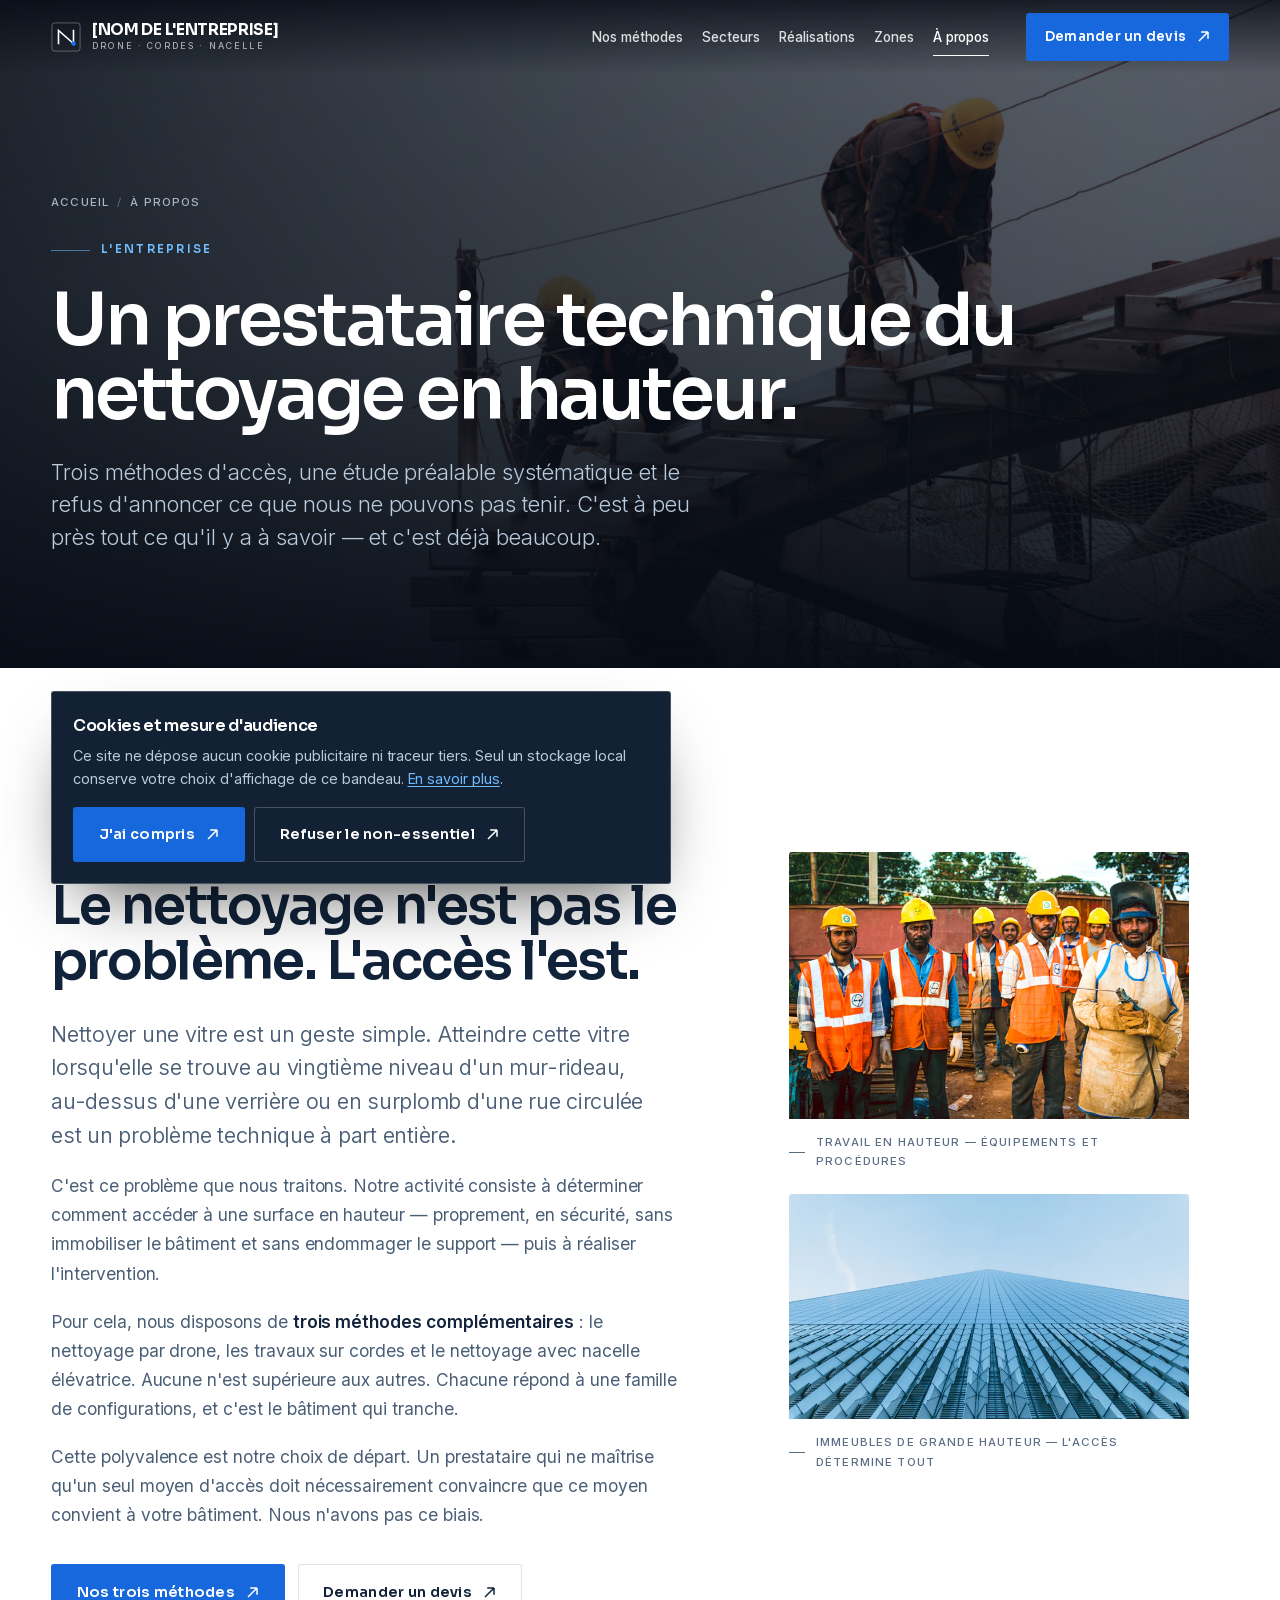
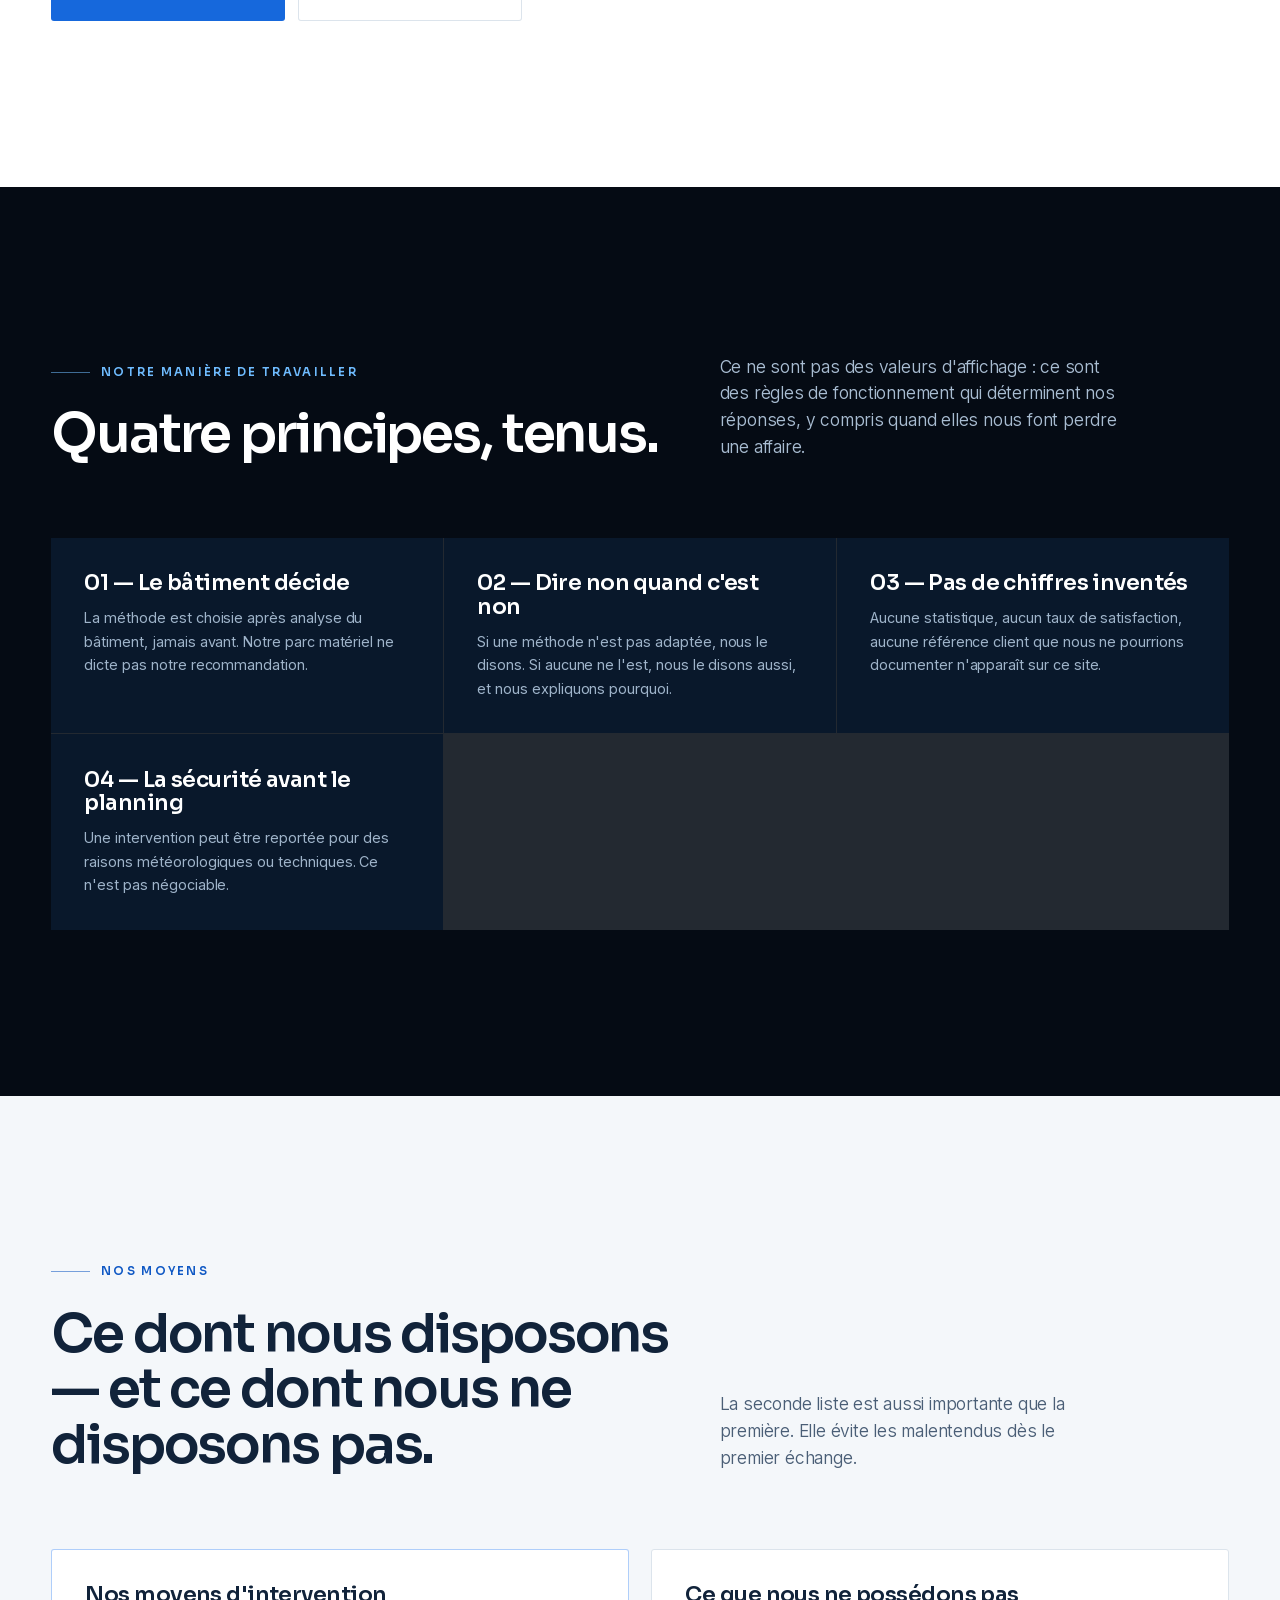
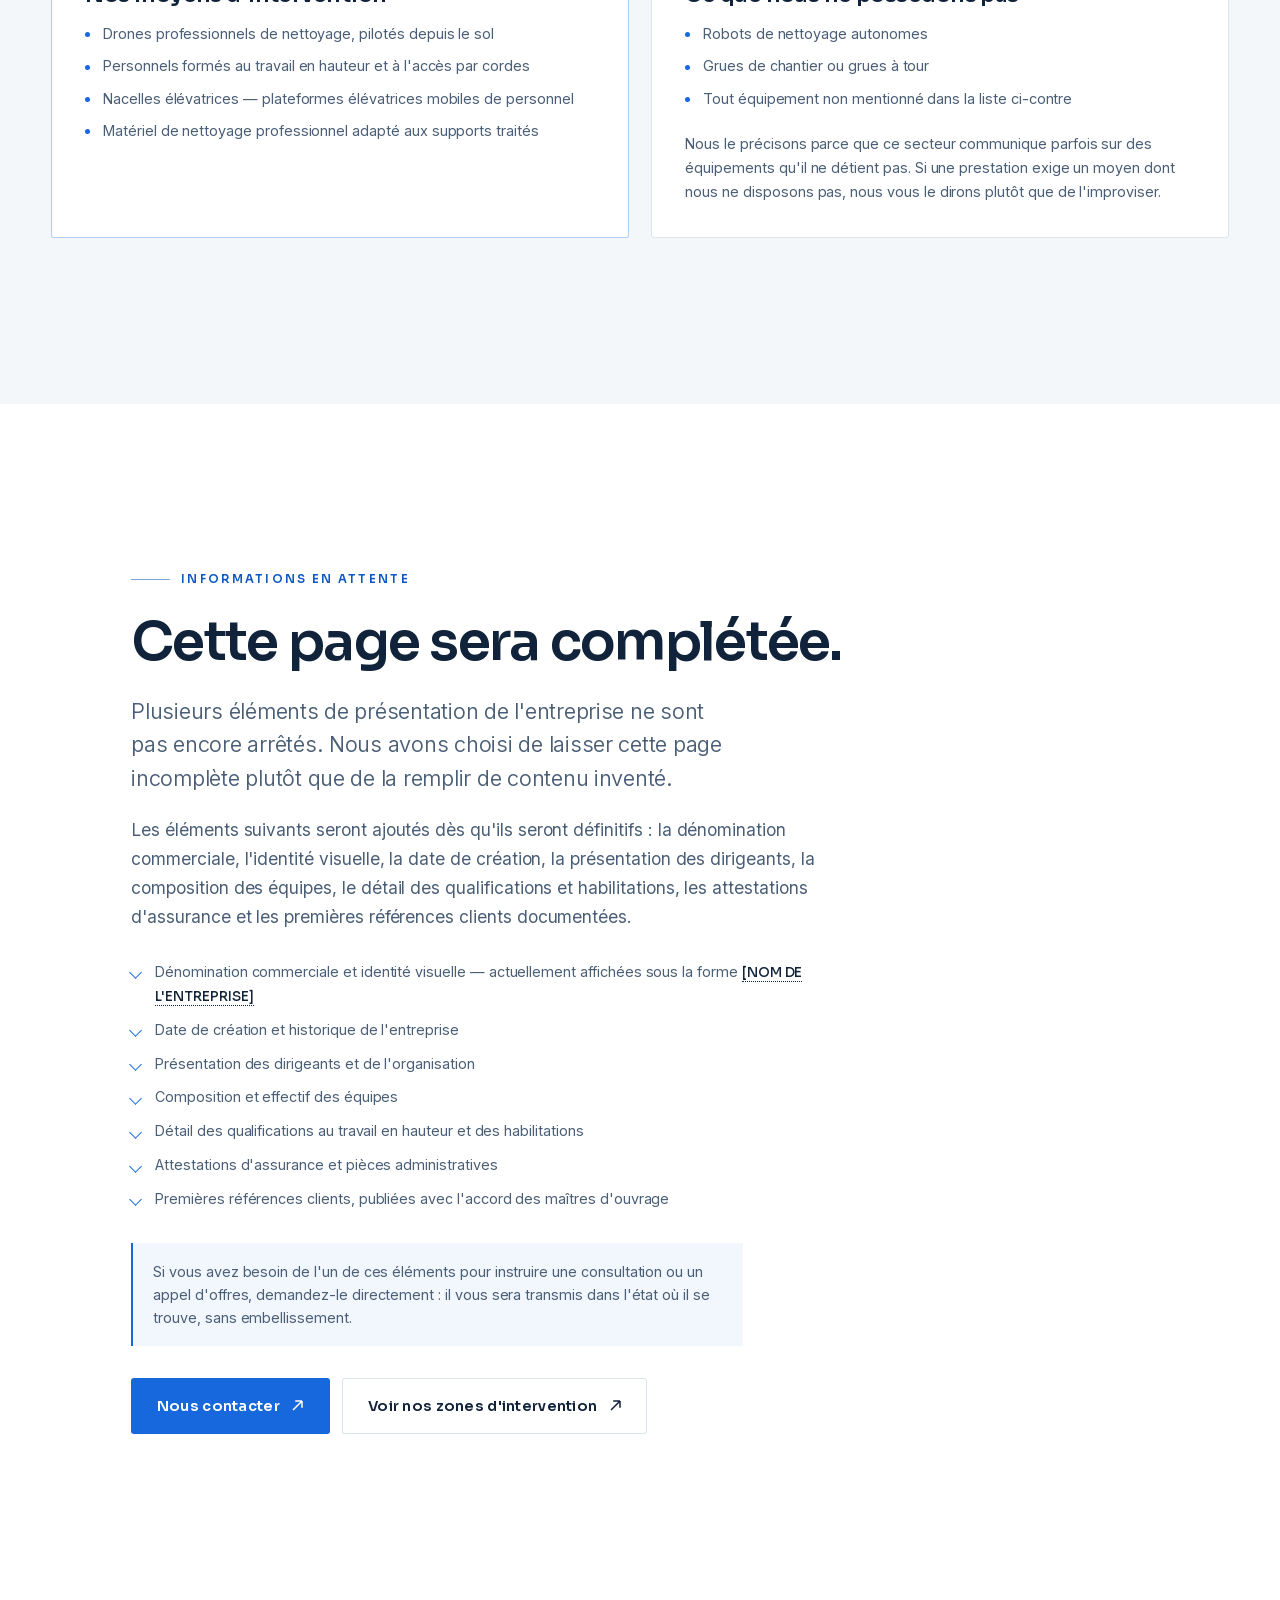
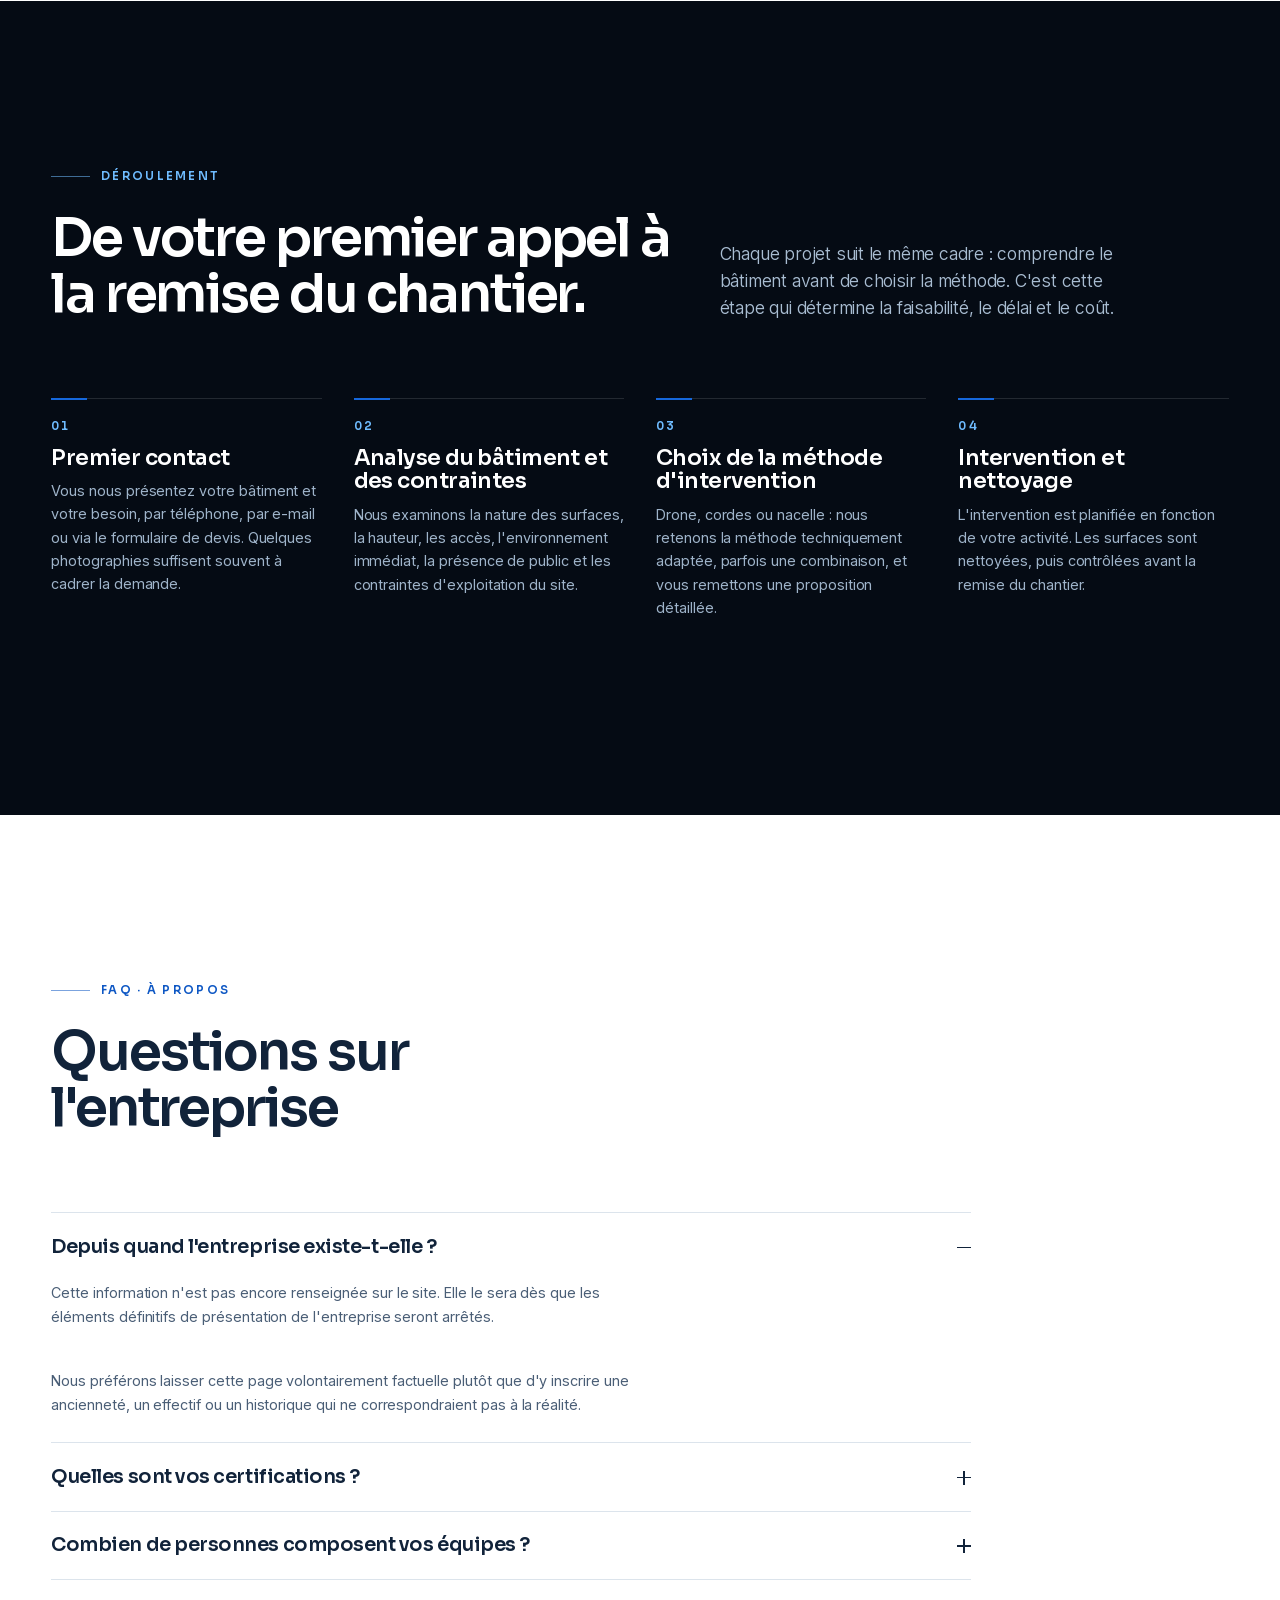
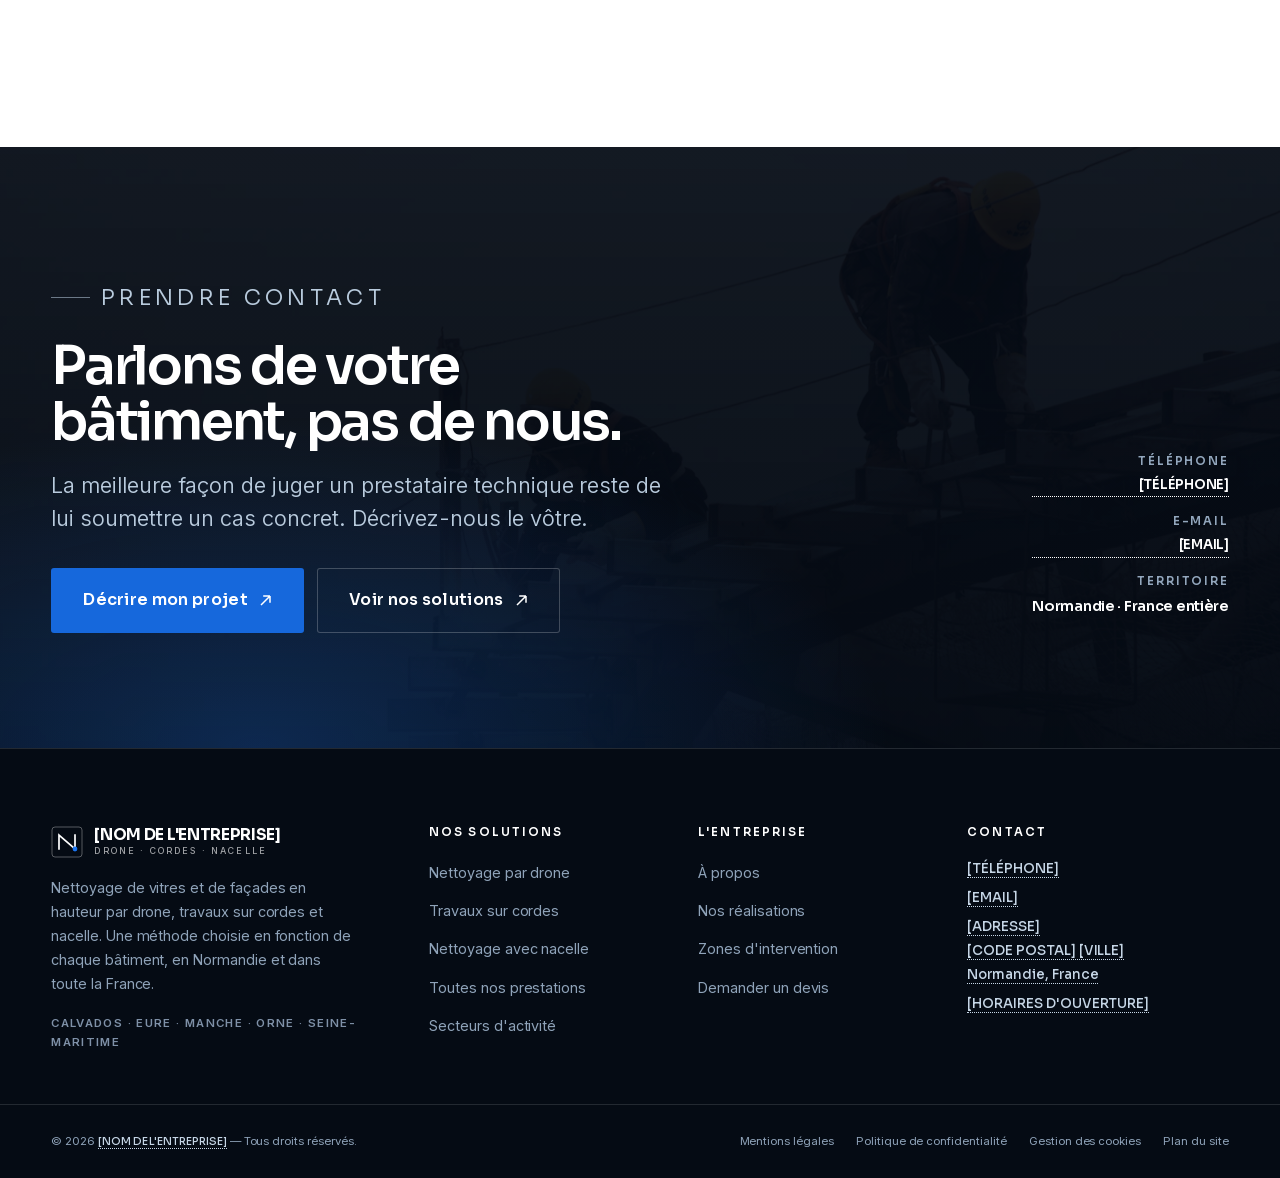
==== commit 164f0120: "Refonte : direction artistique, rythme et système de mouvement Direction artistique - Échelle d'espa" ====
--- a/docs/a-propos.html
+++ b/docs/a-propos.html
@@ -26,7 +26,7 @@
 <link rel="preload" href="assets/fonts/sora-latin.woff2" as="font" type="font/woff2" crossorigin>
 <link rel="preload" href="assets/fonts/inter-latin.woff2" as="font" type="font/woff2" crossorigin>
 <script>document.documentElement.className+=" js"</script>
-<link rel="stylesheet" href="assets/css/site.css?v=987855a5d2209712">
+<link rel="stylesheet" href="assets/css/site.css?v=9ffaffa7d2209712">
 <link rel="icon" href="favicon.svg" type="image/svg+xml">
 <script type="application/ld+json">{"@context":"https://schema.org","@graph":[{"@type":"Organization","@id":"https://www.exemple-nettoyage-normandie.fr/#organisation","name":"[NOM DE L'ENTREPRISE]","url":"https://www.exemple-nettoyage-normandie.fr/","description":"Entreprise de nettoyage de vitres et de façades en hauteur : intervention par drone, travaux sur cordes et nacelle, en Normandie et dans toute la France.","areaServed":[{"@type":"AdministrativeArea","name":"Normandie"},{"@type":"Country","name":"France"}]},{"@type":"WebSite","@id":"https://www.exemple-nettoyage-normandie.fr/#site","url":"https://www.exemple-nettoyage-normandie.fr/","name":"[NOM DE L'ENTREPRISE]","inLanguage":"fr-FR","publisher":{"@id":"https://www.exemple-nettoyage-normandie.fr/#organisation"}},{"@type":"BreadcrumbList","itemListElement":[{"@type":"ListItem","position":1,"name":"Accueil","item":"https://www.exemple-nettoyage-normandie.fr/"},{"@type":"ListItem","position":2,"name":"À propos de notre entreprise | [NOM DE L'ENTREPRISE]","item":"https://www.exemple-nettoyage-normandie.fr/a-propos/"}]},{"@type":"FAQPage","mainEntity":[{"@type":"Question","name":"Depuis quand l'entreprise existe-t-elle ?","acceptedAnswer":{"@type":"Answer","text":"Cette information n'est pas encore renseignée sur le site. Elle le sera dès que les éléments définitifs de présentation de l'entreprise seront arrêtés. Nous préférons laisser cette page volontairement factuelle plutôt que d'y inscrire une ancienneté, un effectif ou un historique qui ne correspondraient pas à la réalité."}},{"@type":"Question","name":"Quelles sont vos certifications ?","acceptedAnswer":{"@type":"Answer","text":"Aucune certification n'est affichée sur ce site, et c'est délibéré : nous ne publions que ce que nous pouvons documenter. Les qualifications de nos intervenants au travail en hauteur, les attestations d'assurance et les éléments administratifs sont communiqués sur demande, dans le cadre d'une consultation ou d'un appel d'offres. Si vous avez besoin d'un dossier administratif complet pour instruire une candidature, demandez-le : il vous sera transmis tel qu'il est."}},{"@type":"Question","name":"Combien de personnes composent vos équipes ?","acceptedAnswer":{"@type":"Answer","text":"Cette information n'est pas publiée pour le moment. La taille des équipes mobilisées dépend de chaque chantier : nature de la méthode, surface à traiter, contraintes de planning. Le dimensionnement de l'équipe pour votre intervention figure dans la proposition que nous vous remettons."}}]}]}</script>
 </head>
@@ -44,7 +44,7 @@
     </svg>
     <span class="nav__word"><b>[NOM DE L'ENTREPRISE]</b><span>Drone · Cordes · Nacelle</span></span>
   </a>
-    <nav class="nav__links" aria-label="Navigation principale"><a href="index.html">Accueil</a><a href="services.html">Nos services</a><a href="nettoyage-par-drone.html">Nettoyage par drone</a><a href="travaux-sur-cordes.html">Travaux sur cordes</a><a href="realisations.html">Nos réalisations</a><a href="zones-intervention.html">Zones d'intervention</a><a href="contact.html">Contact</a></nav>
+    <nav class="nav__links" aria-label="Navigation principale"><a href="services.html">Nos méthodes</a><a href="secteurs-dactivite.html">Secteurs</a><a href="realisations.html">Réalisations</a><a href="zones-intervention.html">Zones</a><a href="a-propos.html" aria-current="page">À propos</a></nav>
     <div class="nav__cta"><a class="btn  " href="contact.html">Demander un devis<svg class="btn__ar" width="13" height="13" viewBox="0 0 13 13" fill="none" aria-hidden="true"><path d="M2 11 11 2M11 2H4.2M11 2v6.8" stroke="currentColor" stroke-width="1.5"/></svg></a></div>
     <button class="nav__burger" type="button" aria-expanded="false" aria-controls="menu-mobile" aria-label="Ouvrir le menu">
       <span></span><span></span><span></span>
@@ -53,7 +53,7 @@
 </header>
 
 <div class="mob" id="menu-mobile" hidden>
-  <nav class="mob__links" aria-label="Navigation mobile"><a href="index.html" style="--i:0"><i>01</i>Accueil</a><a href="services.html" style="--i:1"><i>02</i>Nos services</a><a href="nettoyage-par-drone.html" style="--i:2"><i>03</i>Nettoyage par drone</a><a href="travaux-sur-cordes.html" style="--i:3"><i>04</i>Travaux sur cordes</a><a href="nettoyage-avec-nacelle.html" style="--i:4"><i>05</i>Nettoyage avec nacelle</a><a href="secteurs-dactivite.html" style="--i:5"><i>06</i>Secteurs d'activité</a><a href="realisations.html" style="--i:6"><i>07</i>Nos réalisations</a><a href="zones-intervention.html" style="--i:7"><i>08</i>Zones d'intervention</a><a href="contact.html" style="--i:8"><i>09</i>Contact</a><a href="a-propos.html" style="--i:9" aria-current="page"><i>10</i>À propos</a></nav>
+  <nav class="mob__links" aria-label="Navigation mobile"><a href="index.html" class="" style="--i:0">Accueil</a><a href="services.html" class="" style="--i:1">Nos méthodes</a><a href="nettoyage-par-drone.html" class="mob__sub" style="--i:2">Nettoyage par drone</a><a href="travaux-sur-cordes.html" class="mob__sub" style="--i:3">Travaux sur cordes</a><a href="nettoyage-avec-nacelle.html" class="mob__sub" style="--i:4">Nettoyage avec nacelle</a><a href="secteurs-dactivite.html" class="" style="--i:5">Secteurs d'activité</a><a href="realisations.html" class="" style="--i:6">Réalisations</a><a href="zones-intervention.html" class="" style="--i:7">Zones d'intervention</a><a href="a-propos.html" class="" style="--i:8" aria-current="page">À propos</a><a href="contact.html" class="" style="--i:9">Contact</a></nav>
   <div class="mob__foot">
     <a class="btn  " href="contact.html">Demander un devis<svg class="btn__ar" width="13" height="13" viewBox="0 0 13 13" fill="none" aria-hidden="true"><path d="M2 11 11 2M11 2H4.2M11 2v6.8" stroke="currentColor" stroke-width="1.5"/></svg></a>
     <div class="mob__meta">
@@ -315,6 +315,6 @@
   </div>
 </aside>
 
-<script src="assets/js/site.js?v=edf99e53" defer></script>
+<script src="assets/js/site.js?v=65f3f2c0" defer></script>
 </body>
 </html>
--- a/docs/assets/css/site.css
+++ b/docs/assets/css/site.css
@@ -48,16 +48,34 @@
   --t-h1:clamp(2.5rem,1.7rem + 4.1vw,5.6rem);
   --t-mega:clamp(3.2rem,1.6rem + 7vw,9rem);
 
-  /* Rythme */
-  --gut:clamp(1.15rem,3.2vw,2.6rem);
-  --max:1480px;
-  --sec-y:clamp(4.2rem,9vw,9.5rem);
+  /* Échelle d'espacement — une seule suite, utilisée partout.
+     Fini les valeurs arbitraires : chaque marge vient d'ici. */
+  --s-1:.25rem;  --s-2:.5rem;   --s-3:.75rem;  --s-4:1rem;
+  --s-5:1.5rem;  --s-6:2rem;    --s-7:3rem;    --s-8:4rem;
+  --s-9:clamp(3.5rem,6vw,6rem);
+  --s-10:clamp(5rem,9vw,9rem);
+  --s-11:clamp(7rem,13vw,13rem);
+  --s-12:clamp(9rem,17vw,17rem);
+
+  /* Rythme — sections nettement plus aérées qu'auparavant. */
+  --gut:clamp(1.25rem,4vw,3.5rem);
+  --max:1560px;
+  --measure:62ch;          /* largeur de lecture confortable */
+  --sec-y:var(--s-11);
+  --sec-y-sm:var(--s-9);
   --r:3px;
 
-  /* Mouvement */
+  /* Mouvement — vocabulaire commun à toute l'interface.
+     Quatre durées seulement, pour que tout paraisse de la même main. */
+  --d-micro:160ms;         /* survols, boutons, petits états */
+  --d-panel:240ms;         /* menus, accordéons */
+  --d-section:520ms;       /* apparitions de contenu */
+  --d-cine:900ms;          /* révélations d'images, rares */
+  --d-stagger:65ms;        /* décalage entre éléments d'un même groupe */
   --e:cubic-bezier(.22,.61,.36,1);
-  --e-out:cubic-bezier(.16,1,.3,1);
-  --nav-h:76px;
+  --e-out:cubic-bezier(.16,1,.3,1);      /* sortie franche, très utilisée */
+  --e-inout:cubic-bezier(.65,0,.35,1);
+  --nav-h:74px;
 }
 
 /* Conteneurs sombres : un seul endroit pour basculer les jetons de texte. */
@@ -98,6 +116,7 @@
 .wrap--tight{max-width:1120px}
 .wrap--text{max-width:760px}
 .sec{padding-block:var(--sec-y);position:relative}
+.sec--sm{padding-block:var(--sec-y-sm)}
 .sec--flush-t{padding-top:0}
 .sec--flush-b{padding-bottom:0}
 .sec--dark{background:var(--ink);color:#EAF1F8}
@@ -113,7 +132,7 @@
   display:flex;align-items:center;gap:.72rem;
   font-family:var(--f-display);font-size:var(--t-micro);font-weight:600;
   letter-spacing:.2em;text-transform:uppercase;color:var(--c-eyebrow);
-  margin:0 0 1.5rem;
+  margin:0 0 var(--s-5);
 }
 .eyebrow::before{content:"";width:clamp(22px,3vw,44px);height:1px;background:currentColor;flex:none;opacity:.55}
 .eyebrow--center{justify-content:center}
@@ -124,6 +143,7 @@
   text-transform:uppercase;font-weight:600;color:var(--c-label);
 }
 .lead{font-size:var(--t-lead);line-height:1.56;color:var(--c-lead);letter-spacing:-.012em;font-weight:350}
+.prose{max-width:var(--measure)}
 .prose p+p{margin-top:1.1em}
 .prose p{color:var(--c-prose)}
 .prose strong{color:var(--text);font-weight:600}
@@ -136,16 +156,16 @@
   padding:1.02rem 1.6rem;background:var(--bg);color:var(--fg);
   font-family:var(--f-display);font-weight:600;font-size:var(--t-small);
   letter-spacing:.02em;border:0;border-radius:var(--r);cursor:pointer;
-  overflow:hidden;isolation:isolate;transition:transform .45s var(--e-out),box-shadow .45s var(--e-out);
+  overflow:hidden;isolation:isolate;transition:transform var(--d-section) var(--e-out),box-shadow var(--d-section) var(--e-out);
   text-align:left;
 }
 .btn::after{
   content:"";position:absolute;inset:0;z-index:-1;background:var(--ink);
-  transform:translateY(101%);transition:transform .52s var(--e-out);
+  transform:translateY(101%);transition:transform var(--d-section) var(--e-out);
 }
 .btn:hover{transform:translateY(-2px);box-shadow:0 14px 34px -14px rgba(26,116,240,.55)}
 .btn:hover::after{transform:translateY(0)}
-.btn__ar{flex:none;transition:transform .45s var(--e-out)}
+.btn__ar{flex:none;transition:transform var(--d-section) var(--e-out)}
 .btn:hover .btn__ar{transform:translate(4px,-4px)}
 .btn--ghost{--bg:transparent;--fg:var(--text);box-shadow:inset 0 0 0 1px var(--line-light)}
 .btn--ghost:hover{--fg:#fff;box-shadow:inset 0 0 0 1px transparent}
@@ -161,10 +181,10 @@
   font-weight:600;font-size:var(--t-small);letter-spacing:.015em;color:var(--blue-deep);
   padding-bottom:3px;background-image:linear-gradient(currentColor,currentColor);
   background-size:0% 1px;background-repeat:no-repeat;background-position:0 100%;
-  transition:background-size .45s var(--e-out),color .3s;
+  transition:background-size var(--d-section) var(--e-out),color var(--d-panel);
 }
 .tlink:hover{background-size:100% 1px}
-.tlink svg{transition:transform .4s var(--e-out)}
+.tlink svg{transition:transform var(--d-section) var(--e-out)}
 .tlink:hover svg{transform:translateX(4px)}
 .sec--dark .tlink,.sec--navy .tlink,.on-dark .tlink{color:var(--blue-light)}
 
@@ -172,15 +192,15 @@
 .nav{
   position:fixed;inset:0 0 auto;z-index:100;height:var(--nav-h);
   display:flex;align-items:center;
-  transition:background .4s var(--e),box-shadow .4s var(--e),height .4s var(--e);
+  transition:background var(--d-section) var(--e),box-shadow var(--d-section) var(--e),height var(--d-section) var(--e);
 }
 .nav::before{
   content:"";position:absolute;inset:0;z-index:-1;pointer-events:none;
   background:linear-gradient(to bottom,rgba(5,11,20,.78),rgba(5,11,20,0));
-  opacity:1;transition:opacity .4s var(--e);
+  opacity:1;transition:opacity var(--d-section) var(--e);
 }
 .nav__in{width:100%;max-width:var(--max);margin-inline:auto;padding-inline:var(--gut);display:flex;align-items:center;gap:clamp(1rem,2.4vw,2.4rem)}
-.nav__logo{display:flex;align-items:center;gap:.68rem;flex:none;color:#fff;transition:color .4s var(--e)}
+.nav__logo{display:flex;align-items:center;gap:.68rem;flex:none;color:#fff;transition:color var(--d-section) var(--e)}
 .nav__mark{width:30px;height:30px;flex:none}
 .nav__word{display:flex;flex-direction:column;line-height:1}
 .nav__word b{font-family:var(--f-display);font-size:.98rem;font-weight:700;letter-spacing:-.02em}
@@ -188,16 +208,16 @@
 .nav__links{display:flex;align-items:center;gap:clamp(.5rem,1.5vw,1.55rem);margin-left:auto}
 .nav__links a{
   font-size:.845rem;font-weight:500;color:rgba(255,255,255,.84);letter-spacing:-.004em;
-  padding:.5rem 0;position:relative;transition:color .3s;white-space:nowrap;
-}
-.nav__links a::after{content:"";position:absolute;left:0;right:0;bottom:0;height:1px;background:currentColor;transform:scaleX(0);transform-origin:left;transition:transform .4s var(--e-out)}
+  padding:.5rem 0;position:relative;transition:color var(--d-panel);white-space:nowrap;
+}
+.nav__links a::after{content:"";position:absolute;left:0;right:0;bottom:0;height:1px;background:currentColor;transform:scaleX(0);transform-origin:left;transition:transform var(--d-section) var(--e-out)}
 .nav__links a:hover{color:#fff}
 .nav__links a:hover::after,.nav__links a[aria-current=page]::after{transform:scaleX(1)}
 .nav__links a[aria-current=page]{color:#fff}
 .nav__cta{flex:none;margin-left:.4rem}
 .nav__cta .btn{padding:.8rem 1.15rem;font-size:.82rem}
 .nav__burger{display:none;flex:none;margin-left:auto;width:46px;height:46px;background:none;border:0;cursor:pointer;position:relative}
-.nav__burger span{position:absolute;left:11px;right:11px;height:1.5px;background:#fff;transition:transform .4s var(--e-out),opacity .25s}
+.nav__burger span{position:absolute;left:11px;right:11px;height:1.5px;background:#fff;transition:transform var(--d-panel) var(--e-out),opacity var(--d-micro)}
 .nav__burger span:nth-child(1){top:17px}
 .nav__burger span:nth-child(2){top:23px}
 .nav__burger span:nth-child(3){top:29px}
@@ -210,25 +230,31 @@
 .nav.is-solid .nav__links a:hover,.nav.is-solid .nav__links a[aria-current=page]{color:var(--ink)}
 .nav.is-solid .nav__burger span{background:var(--ink)}
 .nav.is-hidden{transform:translateY(-100%)}
-.nav{transition:background .4s var(--e),box-shadow .4s var(--e),height .4s var(--e),transform .45s var(--e)}
+.nav{transition:background var(--d-section) var(--e),box-shadow var(--d-section) var(--e),height var(--d-section) var(--e),transform var(--d-section) var(--e)}
 
 /* Menu mobile */
 .mob{
   position:fixed;inset:0;z-index:99;background:var(--ink);color:#fff;
   padding:calc(var(--nav-h) + 1.4rem) var(--gut) 2rem;
   display:flex;flex-direction:column;overflow-y:auto;
-  clip-path:inset(0 0 100% 0);transition:clip-path .62s var(--e-out);
+  clip-path:inset(0 0 100% 0);transition:clip-path var(--d-section) var(--e-out);
   visibility:hidden;
 }
 .mob.is-open{clip-path:inset(0 0 0 0);visibility:visible}
 .mob__links{display:flex;flex-direction:column;border-top:1px solid var(--line-dark)}
 .mob__links a{
-  display:flex;align-items:baseline;gap:.9rem;padding:1.05rem 0;border-bottom:1px solid var(--line-dark);
-  font-family:var(--f-display);font-size:1.32rem;font-weight:500;letter-spacing:-.028em;
-  opacity:0;transform:translateY(14px);transition:opacity .5s var(--e-out),transform .5s var(--e-out);
-}
-.mob.is-open .mob__links a{opacity:1;transform:none;transition-delay:calc(.12s + var(--i) * .045s)}
-.mob__links a i{font-style:normal;font-size:.6rem;letter-spacing:.14em;color:var(--c-label);font-variant-numeric:tabular-nums}
+  display:flex;align-items:baseline;gap:.9rem;padding:.95rem 0;border-bottom:1px solid var(--line-dark);
+  font-family:var(--f-display);font-size:1.5rem;font-weight:500;letter-spacing:-.032em;
+  opacity:0;transform:translateY(14px);transition:opacity var(--d-section) var(--e-out),transform var(--d-section) var(--e-out),color var(--d-micro);
+}
+.mob__links a:hover{color:var(--blue-light)}
+/* Entrées de second niveau : décalées et plus discrètes */
+.mob__links a.mob__sub{
+  font-size:1.02rem;font-weight:400;padding:.6rem 0 .6rem 1.4rem;color:#9FB4CA;
+  border-bottom-color:rgba(255,255,255,.06);position:relative;
+}
+.mob__links a.mob__sub::before{content:"";position:absolute;left:0;top:50%;width:14px;height:1px;background:var(--line-dark-2)}
+.mob.is-open .mob__links a{opacity:1;transform:none;transition-delay:calc(var(--d-micro) + var(--i) * var(--d-stagger))}
 .mob__foot{margin-top:auto;padding-top:2rem;display:grid;gap:1rem}
 .mob__foot .btn{width:100%;justify-content:space-between}
 .mob__meta{font-size:var(--t-small);color:var(--steel-2);display:grid;gap:.3rem}
@@ -290,9 +316,9 @@
 .phero__media{position:absolute;inset:0;z-index:-2}
 .phero__media img{width:100%;height:100%;object-fit:cover}
 .phero__media::after{content:"";position:absolute;inset:0;background:linear-gradient(to top,rgba(5,11,20,.95),rgba(5,11,20,.62) 55%,rgba(5,11,20,.5)),linear-gradient(to right,rgba(5,11,20,.72),rgba(5,11,20,.12))}
-.phero__in{max-width:var(--max);margin-inline:auto;padding:calc(var(--nav-h) + clamp(4rem,9vw,8rem)) var(--gut) clamp(3.4rem,7vw,6.4rem)}
-.phero h1{max-width:22ch;font-size:clamp(2.2rem,1.5rem + 3.4vw,4.6rem);letter-spacing:-.04em}
-.phero__sub{max-width:58ch;margin-top:1.3rem;font-size:var(--t-lead);color:#B9CBDD;font-weight:350;line-height:1.55}
+.phero__in{max-width:var(--max);margin-inline:auto;padding:calc(var(--nav-h) + var(--s-10)) var(--gut) var(--s-10)}
+.phero h1{max-width:19ch;font-size:clamp(2.3rem,1.5rem + 3.8vw,5.2rem);letter-spacing:-.042em;line-height:1.02}
+.phero__sub{max-width:46ch;margin-top:var(--s-5);font-size:var(--t-lead);color:#B9CBDD;font-weight:300;line-height:1.5}
 .phero--flat{background:var(--ink)}
 .phero--flat .phero__in{padding-top:calc(var(--nav-h) + clamp(3.4rem,7vw,6rem))}
 .crumbs{display:flex;flex-wrap:wrap;gap:.5rem;align-items:center;font-size:var(--t-micro);letter-spacing:.1em;text-transform:uppercase;color:var(--steel-2);margin-bottom:1.5rem;font-weight:500}
@@ -328,7 +354,7 @@
 
 /* Image avec révélation par masque */
 .reveal-img{overflow:hidden;position:relative;border-radius:var(--r)}
-.reveal-img img{transition:transform 1.5s var(--e-out)}
+.reveal-img img{transition:transform var(--d-cine) var(--e-out)}
 .js .reveal-img.in img{transform:scale(1)}
 .js .reveal-img.in::after{transform:scaleY(0)}
 
@@ -343,8 +369,8 @@
   display:flex;flex-direction:column;min-height:clamp(420px,46vw,560px);
   isolation:isolate;overflow:hidden;color:var(--text);
 }
-.meth__it img{position:absolute;inset:0;width:100%;height:100%;object-fit:cover;z-index:-2;transform:scale(1.04);transition:transform 1.1s var(--e-out),filter .8s var(--e)}
-.meth__it::before{content:"";position:absolute;inset:0;z-index:-1;background:linear-gradient(to top,rgba(5,11,20,.95) 8%,rgba(5,11,20,.55) 55%,rgba(5,11,20,.3));transition:opacity .6s var(--e)}
+.meth__it img{position:absolute;inset:0;width:100%;height:100%;object-fit:cover;z-index:-2;transform:scale(1.04);transition:transform var(--d-cine) var(--e-out),filter var(--d-cine) var(--e)}
+.meth__it::before{content:"";position:absolute;inset:0;z-index:-1;background:linear-gradient(to top,rgba(5,11,20,.95) 8%,rgba(5,11,20,.55) 55%,rgba(5,11,20,.3));transition:opacity var(--d-section) var(--e)}
 .meth__it,.meth__it h3{color:#fff}
 .meth__it:hover img{transform:scale(1.1)}
 .meth__num{font-family:var(--f-display);font-size:var(--t-micro);letter-spacing:.2em;font-weight:600;color:var(--blue-light);font-variant-numeric:tabular-nums}
@@ -379,12 +405,12 @@
 .spec strong{display:block;color:#fff;font-family:var(--f-display);font-weight:600;font-size:1.02rem;letter-spacing:-.02em;margin-bottom:.25rem}
 
 /* ---------- Avantages numérotés ---------- */
-.vals{display:grid;gap:1px;background:var(--line-light);margin-top:clamp(2.4rem,5vw,4rem)}
+.vals{display:grid;gap:1px;background:var(--line-light);margin-top:var(--s-8)}
 @media(min-width:720px){.vals{grid-template-columns:1fr 1fr}}
 @media(min-width:1100px){.vals{grid-template-columns:repeat(3,1fr)}}
-.vals li{background:var(--paper);padding:clamp(1.6rem,2.6vw,2.3rem);display:grid;gap:.7rem;align-content:start;position:relative;transition:background .4s var(--e)}
+.vals li{background:var(--paper);padding:clamp(1.6rem,2.6vw,2.3rem);display:grid;gap:.7rem;align-content:start;position:relative;transition:background var(--d-section) var(--e)}
 .vals li:hover{background:var(--white)}
-.vals li::after{content:"";position:absolute;left:0;top:0;width:100%;height:2px;background:var(--blue);transform:scaleX(0);transform-origin:left;transition:transform .5s var(--e-out)}
+.vals li::after{content:"";position:absolute;left:0;top:0;width:100%;height:2px;background:var(--blue);transform:scaleX(0);transform-origin:left;transition:transform var(--d-section) var(--e-out)}
 .vals li:hover::after{transform:scaleX(1)}
 .vals h3{font-size:var(--t-h4)}
 .vals p{color:var(--text-soft);font-size:var(--t-small);line-height:1.62}
@@ -404,8 +430,8 @@
 }
 .sect li{position:relative;overflow:hidden;border-radius:var(--r);min-height:170px;isolation:isolate}
 .sect a{position:absolute;inset:0;display:flex;flex-direction:column;justify-content:flex-end;padding:clamp(1rem,1.8vw,1.5rem);color:#fff}
-.sect img{position:absolute;inset:0;width:100%;height:100%;object-fit:cover;z-index:-2;transform:scale(1.03);transition:transform 1.2s var(--e-out)}
-.sect li::after{content:"";position:absolute;inset:0;z-index:-1;background:linear-gradient(to top,rgba(5,11,20,.9),rgba(5,11,20,.28) 62%,rgba(5,11,20,.12));transition:opacity .5s}
+.sect img{position:absolute;inset:0;width:100%;height:100%;object-fit:cover;z-index:-2;transform:scale(1.03);transition:transform var(--d-cine) var(--e-out)}
+.sect li::after{content:"";position:absolute;inset:0;z-index:-1;background:linear-gradient(to top,rgba(5,11,20,.9),rgba(5,11,20,.28) 62%,rgba(5,11,20,.12));transition:opacity var(--d-section)}
 .sect li:hover img{transform:scale(1.09)}
 .sect h3{font-size:clamp(1rem,1.5vw,1.3rem);letter-spacing:-.024em}
 .sect li:nth-child(1) h3{font-size:clamp(1.3rem,2.4vw,2rem)}
@@ -424,7 +450,7 @@
 }
 @media(max-width:899px){.proc li::before{top:1rem;left:0;transform:translateX(-50%);background:var(--ink);padding:.2rem 0}
   .proc li:first-child::before{top:1rem}}
-.proc li::after{content:"";position:absolute;top:-1px;left:0;width:36px;height:2px;background:var(--blue);transform:scaleX(0);transform-origin:left;transition:transform .7s var(--e-out);transition-delay:calc(var(--i) * .1s)}
+.proc li::after{content:"";position:absolute;top:-1px;left:0;width:36px;height:2px;background:var(--blue);transform:scaleX(0);transform-origin:left;transition:transform var(--d-section) var(--e-out);transition-delay:calc(var(--i) * var(--d-stagger))}
 .proc li.in::after{transform:scaleX(1)}
 @media(max-width:899px){.proc li::after{display:none}}
 .proc h3{font-size:var(--t-h4);color:#fff}
@@ -436,7 +462,7 @@
 .nmap{width:100%;height:auto;overflow:visible}
 .nmap__dep{
   fill:#1B3A5E;stroke:#8FCBFF;stroke-width:1.6;stroke-opacity:.75;
-  stroke-linejoin:round;transition:fill .4s var(--e),stroke-opacity .4s;
+  stroke-linejoin:round;transition:fill var(--d-section) var(--e),stroke-opacity var(--d-section);
 }
 .nmap__dep:hover,.nmap__dep.is-on{fill:var(--blue);stroke-opacity:1;cursor:pointer}
 .nmap__cities circle{fill:#9BD0FF;stroke:var(--ink);stroke-width:2.5}
@@ -451,13 +477,13 @@
 .deps li{border-bottom:1px solid var(--line-dark)}
 .deps button{
   width:100%;display:grid;grid-template-columns:auto 1fr auto;gap:1.1rem;align-items:center;
-  padding:1.12rem .25rem;background:none;border:0;text-align:left;cursor:pointer;transition:padding .4s var(--e)
+  padding:1.12rem .25rem;background:none;border:0;text-align:left;cursor:pointer;transition:padding var(--d-section) var(--e)
 }
 .deps button:hover,.deps button.is-on{padding-left:.8rem}
 .deps b{font-family:var(--f-display);font-size:var(--t-micro);letter-spacing:.16em;color:var(--blue-light);font-variant-numeric:tabular-nums;font-weight:600}
 .deps strong{font-family:var(--f-display);font-size:clamp(1.05rem,1.8vw,1.4rem);font-weight:600;letter-spacing:-.026em;color:#fff;display:block}
 .deps em{font-style:normal;display:block;font-size:var(--t-small);color:#92A8BF;margin-top:.18rem}
-.deps i{font-style:normal;color:var(--c-label);font-size:1.1rem;transition:transform .4s var(--e-out)}
+.deps i{font-style:normal;color:var(--c-label);font-size:1.1rem;transition:transform var(--d-section) var(--e-out)}
 .deps button:hover i{transform:translateX(4px);color:var(--blue-light)}
 
 /* ---------- Galerie réalisations ---------- */
@@ -465,7 +491,7 @@
 .filters button{
   padding:.56rem 1.05rem;background:none;border:1px solid var(--line-light);border-radius:100px;
   font-family:var(--f-display);font-size:var(--t-small);font-weight:600;cursor:pointer;color:var(--text-soft);
-  transition:all .35s var(--e);
+  transition:all var(--d-section) var(--e);
 }
 .filters button:hover{border-color:var(--text);color:var(--text)}
 .filters button[aria-pressed=true]{background:var(--ink);border-color:var(--ink);color:#fff}
@@ -475,7 +501,7 @@
 .gal{display:grid;gap:clamp(.6rem,1.2vw,1rem);grid-template-columns:repeat(auto-fill,minmax(260px,1fr))}
 .gal figure{margin:0;position:relative;overflow:hidden;border-radius:var(--r);background:var(--navy)}
 .gal figure.is-tall{grid-row:span 2}
-.gal img{width:100%;height:100%;object-fit:cover;aspect-ratio:4/3;transition:transform 1.2s var(--e-out),opacity .5s}
+.gal img{width:100%;height:100%;object-fit:cover;aspect-ratio:4/3;transition:transform var(--d-cine) var(--e-out),opacity var(--d-section)}
 .gal figure.is-tall img{aspect-ratio:3/4}
 .gal figure:hover img{transform:scale(1.06)}
 .gal figcaption{
@@ -501,13 +527,13 @@
   display:grid;grid-template-columns:1fr auto;gap:1.4rem;align-items:start;
   padding:1.3rem 0;cursor:pointer;list-style:none;
   font-family:var(--f-display);font-size:clamp(1.02rem,1.5vw,1.22rem);font-weight:600;
-  letter-spacing:-.024em;line-height:1.35;transition:color .3s;
+  letter-spacing:-.024em;line-height:1.35;transition:color var(--d-panel);
 }
 .faq summary::-webkit-details-marker{display:none}
 .faq summary:hover{color:var(--c-eyebrow)}
 .sec--dark .faq summary:hover,.sec--navy .faq summary:hover{color:var(--blue-light)}
 .faq summary i{position:relative;width:14px;height:14px;flex:none;margin-top:.42rem}
-.faq summary i::before,.faq summary i::after{content:"";position:absolute;background:currentColor;transition:transform .4s var(--e-out)}
+.faq summary i::before,.faq summary i::after{content:"";position:absolute;background:currentColor;transition:transform var(--d-section) var(--e-out)}
 .faq summary i::before{top:50%;left:0;right:0;height:1.5px;margin-top:-.75px}
 .faq summary i::after{left:50%;top:0;bottom:0;width:1.5px;margin-left:-.75px}
 .faq details[open] summary i::after{transform:scaleY(0)}
@@ -541,7 +567,7 @@
 .field input,.field select,.field textarea{
   width:100%;padding:.95rem 1rem;background:rgba(255,255,255,.035);color:#fff;
   border:1px solid var(--line-dark);border-radius:var(--r);font:inherit;font-size:var(--t-small);
-  transition:border-color .3s,background .3s,box-shadow .3s;appearance:none;
+  transition:border-color var(--d-panel),background var(--d-panel),box-shadow var(--d-panel);appearance:none;
 }
 /* Sur mobile, iOS zoome sur tout champ dont le texte fait moins de 16 px. */
 @media(max-width:860px){
@@ -559,11 +585,11 @@
 .field.has-err input,.field.has-err select,.field.has-err textarea{border-color:#FF6B6B;background:rgba(255,107,107,.05)}
 .field__hint{font-size:var(--t-micro);color:var(--c-label);letter-spacing:.01em}
 .check{display:grid;grid-template-columns:auto 1fr;gap:.85rem;align-items:start;cursor:pointer;font-size:var(--t-small);color:#A9BDD2;line-height:1.55}
-.check input{appearance:none;width:24px;height:24px;margin:0;border:1px solid var(--line-dark-2);border-radius:2px;background:rgba(255,255,255,.04);cursor:pointer;position:relative;flex:none;transition:all .25s}
+.check input{appearance:none;width:24px;height:24px;margin:0;border:1px solid var(--line-dark-2);border-radius:2px;background:rgba(255,255,255,.04);cursor:pointer;position:relative;flex:none;transition:all var(--d-micro)}
 .check input:checked{background:var(--blue);border-color:var(--blue)}
 .check input:checked::after{content:"";position:absolute;left:8px;top:3px;width:6px;height:12px;border:solid #fff;border-width:0 1.8px 1.8px 0;transform:rotate(45deg)}
 .check a{color:var(--blue-light);text-decoration:underline;text-underline-offset:2px}
-.file{position:relative;border:1px dashed var(--line-dark-2);border-radius:var(--r);padding:1.3rem;text-align:center;transition:all .3s;cursor:pointer;display:block}
+.file{position:relative;border:1px dashed var(--line-dark-2);border-radius:var(--r);padding:1.3rem;text-align:center;transition:all var(--d-panel);cursor:pointer;display:block}
 .file:hover,.file.is-over{border-color:var(--blue);background:rgba(26,116,240,.05)}
 .file input{position:absolute;inset:0;opacity:0;cursor:pointer;width:100%;height:100%}
 .file span{font-size:var(--t-small);color:var(--steel-2)}
@@ -585,7 +611,7 @@
 .foot h3{color:#fff;font-size:var(--t-micro);letter-spacing:.18em;text-transform:uppercase;font-weight:600;margin-bottom:1.1rem}
 .foot ul{display:grid;gap:.28rem}
 .foot ul a{display:inline-block;padding-block:.3rem}
-.foot a{transition:color .3s}
+.foot a{transition:color var(--d-micro)}
 .foot a:hover{color:#fff}
 .foot__legal{border-top:1px solid var(--line-dark)}
 .foot__legal div{max-width:var(--max);margin-inline:auto;padding:1.4rem var(--gut);display:flex;flex-wrap:wrap;gap:.6rem 1.6rem;align-items:center;justify-content:space-between;font-size:var(--t-micro)}
@@ -600,7 +626,7 @@
   border-radius:var(--r);padding:1.3rem;color:#B9CBDD;font-size:var(--t-small);line-height:1.6;
   display:none;box-shadow:0 30px 70px -30px rgba(0,0,0,.8);
 }
-.cookies.is-on{display:grid;gap:1rem;animation:up .55s var(--e-out)}
+.cookies.is-on{display:grid;gap:1rem;animation:up var(--d-section) var(--e-out)}
 @keyframes up{from{opacity:0;transform:translateY(20px)}}
 .cookies b{display:block;color:#fff;font-family:var(--f-display);font-weight:600;margin-bottom:.35rem;font-size:1rem;letter-spacing:-.02em}
 .cookies__act{display:flex;flex-wrap:wrap;gap:.6rem}
@@ -611,7 +637,7 @@
   position:fixed;left:0;right:0;bottom:0;z-index:95;display:none;
   background:rgba(5,11,20,.94);backdrop-filter:blur(14px);border-top:1px solid var(--line-dark);
   padding:.65rem var(--gut) calc(.65rem + env(safe-area-inset-bottom));gap:.55rem;
-  transform:translateY(110%);transition:transform .5s var(--e-out);
+  transform:translateY(110%);transition:transform var(--d-section) var(--e-out);
 }
 .mbar.is-on{transform:none}
 .mbar .btn{flex:1;justify-content:center;padding:.92rem .8rem;font-size:.84rem}
@@ -652,7 +678,7 @@
   letter-spacing:-.012em;font-size:var(--t-body);line-height:1.35;
 }
 .mtx tbody td{color:var(--text-soft)}
-.mtx tbody tr{transition:background .35s var(--e)}
+.mtx tbody tr{transition:background var(--d-section) var(--e)}
 .mtx tbody tr:hover{background:var(--paper)}
 
 .sec--dark .mtx,.sec--navy .mtx,.show .mtx{border-top-color:var(--line-dark)}
@@ -680,13 +706,13 @@
 
 /* ---------- Cartes de service (page /services) ---------- */
 .srv{display:grid;gap:1px;background:var(--line-light);border-block:1px solid var(--line-light)}
-.srv__it{background:var(--white);display:grid;gap:clamp(1.6rem,3.5vw,3.2rem);padding:clamp(2rem,4vw,3.6rem) 0}
+.srv__it{background:var(--white);display:grid;gap:clamp(1.8rem,4vw,4rem);padding:var(--s-9) 0}
 @media(min-width:900px){
   .srv__it{grid-template-columns:.9fr 1.1fr;align-items:center;padding-inline:0}
   .srv__it:nth-child(even) .srv__fig{order:2}
 }
 .srv__fig{overflow:hidden;border-radius:var(--r)}
-.srv__fig img{width:100%;aspect-ratio:4/3;object-fit:cover;transition:transform 1.2s var(--e-out)}
+.srv__fig img{width:100%;aspect-ratio:4/3;object-fit:cover;transition:transform var(--d-cine) var(--e-out)}
 .srv__it:hover .srv__fig img{transform:scale(1.05)}
 .srv__body{max-width:56ch}
 .srv__body h3{margin-top:.5rem}
@@ -697,7 +723,7 @@
 .srv__body .tlink{margin-top:1.6rem}
 
 /* ---------- Encarts d'info / limites (honnêteté) ---------- */
-.cards{display:grid;gap:clamp(.9rem,2vw,1.4rem);margin-top:clamp(2rem,4vw,3rem)}
+.cards{display:grid;gap:clamp(.9rem,2vw,1.4rem);margin-top:var(--s-7)}
 @media(min-width:760px){.cards--2{grid-template-columns:1fr 1fr}}
 @media(min-width:1000px){.cards--3{grid-template-columns:repeat(3,1fr)}}
 .card{padding:clamp(1.5rem,2.6vw,2.1rem);border:1px solid var(--line-light);border-radius:var(--r);display:grid;gap:.75rem;align-content:start;background:var(--white)}
@@ -712,7 +738,7 @@
 .sec--dark .card__ico{color:var(--blue-light)}
 
 /* En-tête de section à deux colonnes */
-.shead{display:grid;gap:clamp(1.2rem,3vw,3rem);align-items:end;margin-bottom:clamp(2.2rem,4.5vw,3.6rem)}
+.shead{display:grid;gap:var(--s-6);align-items:end;margin-bottom:var(--s-9)}
 @media(min-width:880px){.shead{grid-template-columns:1.25fr 1fr}}
 .shead h2{letter-spacing:-.04em;max-width:24ch}
 .shead__aside{display:grid;gap:1.2rem;justify-items:start}
@@ -727,14 +753,14 @@
 /* ---------- Animations d'apparition ---------- */
 /* L'état masqué n'est appliqué que si JavaScript est actif : sans script,
    tout le contenu reste visible (le site ne dépend pas de l'animation). */
-.js .rv{opacity:0;transform:translateY(26px);transition:opacity .85s var(--e-out),transform .85s var(--e-out);transition-delay:calc(var(--i,0) * .07s)}
+.js .rv{opacity:0;transform:translateY(22px);transition:opacity var(--d-section) var(--e-out),transform var(--d-section) var(--e-out);transition-delay:calc(var(--i,0) * var(--d-stagger))}
 .js .rv.in{opacity:1;transform:none}
-.js .rv-l{opacity:0;transform:translateX(-22px);transition:opacity .85s var(--e-out),transform .85s var(--e-out);transition-delay:calc(var(--i,0) * .07s)}
+.js .rv-l{opacity:0;transform:translateX(-18px);transition:opacity var(--d-section) var(--e-out),transform var(--d-section) var(--e-out);transition-delay:calc(var(--i,0) * var(--d-stagger))}
 .js .rv-l.in{opacity:1;transform:none}
-.js .rv-line{clip-path:inset(0 0 100% 0);transition:clip-path 1s var(--e-out);transition-delay:calc(var(--i,0) * .09s)}
+.js .rv-line{clip-path:inset(0 0 100% 0);transition:clip-path var(--d-cine) var(--e-out);transition-delay:calc(var(--i,0) * var(--d-stagger))}
 .js .rv-line.in{clip-path:inset(0 0 -12% 0)}
 .js .reveal-img img{transform:scale(1.1)}
-.js .reveal-img::after{content:"";position:absolute;inset:0;background:var(--ink);transform-origin:bottom;transition:transform 1.1s var(--e-out)}
+.js .reveal-img::after{content:"";position:absolute;inset:0;background:var(--ink);transform-origin:bottom;transition:transform var(--d-cine) var(--e-out)}
 
 @media(prefers-reduced-motion:reduce){
   html:focus-within{scroll-behavior:auto}
@@ -769,3 +795,180 @@
   .btn{width:100%;justify-content:space-between}
   .btn-row .btn,.hero__act .btn{width:100%}
 }
+
+/* ============================================================
+   REFONTE — composants éditoriaux
+   Rythme plus aéré, compositions asymétriques, moins de cartes.
+   ============================================================ */
+
+/* ---------- Hero refondu ---------- */
+.hero--v2{min-height:min(100svh,1000px)}
+.hero--v2 .hero__media img{transition:transform var(--d-cine) var(--e-out)}
+.hero--v2 .hero__in{padding-bottom:var(--s-9)}
+.hero__label{
+  display:flex;align-items:center;gap:.8rem;margin:0 0 var(--s-6);
+  font-family:var(--f-display);font-size:var(--t-micro);font-weight:600;
+  letter-spacing:.24em;text-transform:uppercase;color:rgba(255,255,255,.72);
+}
+.hero__label::before{content:"";width:clamp(28px,5vw,64px);height:1px;background:var(--blue-light);flex:none}
+.hero--v2 h1{
+  font-size:clamp(2.7rem,1.5rem + 5.4vw,7rem);font-weight:600;
+  letter-spacing:-.045em;line-height:.98;max-width:14ch;
+}
+.hero--v2 h1 em{font-style:normal;display:block;color:var(--blue-light);font-weight:200}
+.hero--v2 .hero__sub{
+  max-width:34ch;margin-top:var(--s-6);font-size:clamp(1.1rem,1rem + .6vw,1.5rem);
+  color:#C3D3E3;line-height:1.45;font-weight:300;
+}
+.hero--v2 .hero__act{margin-top:var(--s-7);gap:var(--s-3)}
+/* Déplacement très léger de l'image suivant le pointeur (bureau seulement) */
+@media (hover:hover) and (pointer:fine){
+  .hero--v2 .hero__media{will-change:transform}
+  .hero--v2 .hero__media img{transform:scale(1.06) translate3d(var(--px,0),var(--py,0),0)}
+}
+
+/* Indicateur de défilement affiné */
+.hero__cue{
+  position:absolute;left:var(--gut);bottom:var(--s-5);display:flex;align-items:center;gap:.8rem;
+  font-family:var(--f-display);font-size:var(--t-micro);letter-spacing:.2em;text-transform:uppercase;
+  color:rgba(255,255,255,.5);
+}
+.hero__cue i{display:block;width:34px;height:1px;background:rgba(255,255,255,.3);position:relative;overflow:hidden}
+.hero__cue i::after{content:"";position:absolute;inset:0;background:var(--blue-light);transform:translateX(-100%);animation:cue 2.6s var(--e-inout) infinite}
+@keyframes cue{0%{transform:translateX(-100%)}60%,100%{transform:translateX(100%)}}
+
+/* ---------- Section B : sélecteur de méthodes ---------- */
+.pick{position:relative;background:var(--ink);color:#fff;overflow:hidden;isolation:isolate}
+.pick__in{max-width:var(--max);margin-inline:auto;padding:var(--s-10) var(--gut)}
+.pick__stage{
+  position:absolute;inset:0;z-index:-1;opacity:0;transition:opacity var(--d-section) var(--e);
+}
+.pick__stage img{width:100%;height:100%;object-fit:cover;opacity:.3}
+.pick__stage::after{content:"";position:absolute;inset:0;background:linear-gradient(to right,var(--ink) 8%,rgba(5,11,20,.6) 62%,rgba(5,11,20,.85))}
+.pick__stage.is-on{opacity:1}
+.pick__list{display:grid;border-top:1px solid var(--line-dark)}
+.pick__it{border-bottom:1px solid var(--line-dark)}
+.pick__it a{
+  display:grid;grid-template-columns:auto 1fr auto;gap:clamp(.9rem,3vw,2.6rem);align-items:center;
+  padding:clamp(1.4rem,3vw,2.3rem) 0;transition:padding var(--d-section) var(--e-out);
+}
+@media(min-width:900px){.pick__it a{grid-template-columns:auto 1fr auto auto}}
+.pick__it a:hover,.pick__it a:focus-visible{padding-left:clamp(.6rem,2vw,1.6rem)}
+.pick__n{
+  font-family:var(--f-display);font-size:var(--t-micro);font-weight:600;letter-spacing:.2em;
+  color:var(--blue-light);font-variant-numeric:tabular-nums;
+}
+.pick__t{
+  font-family:var(--f-display);font-size:clamp(1.6rem,1rem + 3vw,3.6rem);font-weight:500;
+  letter-spacing:-.04em;line-height:1.05;transition:color var(--d-micro) var(--e);
+}
+.pick__it a:hover .pick__t{color:var(--blue-light)}
+.pick__m{font-size:var(--t-small);color:#A9BDD2;max-width:26ch;text-align:right;display:none}
+@media(min-width:900px){.pick__m{display:block}}
+.pick__go{
+  width:clamp(38px,4vw,52px);height:clamp(38px,4vw,52px);border:1px solid var(--line-dark-2);border-radius:50%;
+  display:grid;place-items:center;flex:none;transition:background var(--d-micro),border-color var(--d-micro),transform var(--d-micro) var(--e-out);
+}
+.pick__it a:hover .pick__go{background:var(--blue);border-color:var(--blue);transform:translateX(4px)}
+
+/* ---------- Section C : composition asymétrique des méthodes ---------- */
+.trio{display:grid;gap:clamp(.7rem,1.6vw,1.2rem)}
+@media(min-width:960px){
+  .trio{grid-template-columns:1.32fr 1fr;grid-template-rows:auto auto}
+  .trio__a{grid-row:span 2}
+}
+.trio__it{position:relative;overflow:hidden;border-radius:var(--r);isolation:isolate;display:flex;flex-direction:column;justify-content:flex-end;min-height:clamp(300px,36vw,420px)}
+.trio__a{min-height:clamp(380px,52vw,700px)}
+.trio__it img{position:absolute;inset:0;width:100%;height:100%;object-fit:cover;z-index:-2;transform:scale(1.03);transition:transform var(--d-cine) var(--e-out)}
+.trio__it::before{content:"";position:absolute;inset:0;z-index:-1;background:linear-gradient(to top,rgba(5,11,20,.94) 4%,rgba(5,11,20,.5) 48%,rgba(5,11,20,.18))}
+.trio__it:hover img{transform:scale(1.08)}
+.trio__b{padding:clamp(1.4rem,2.6vw,2.4rem);color:#fff;display:grid;gap:.55rem}
+.trio__b .idx{color:var(--blue-light)}
+.trio__b h3{font-size:clamp(1.3rem,1rem + 1.4vw,2.1rem);letter-spacing:-.03em;color:#fff}
+.trio__a .trio__b h3{font-size:clamp(1.7rem,1.1rem + 2.4vw,3rem)}
+.trio__b p{color:#B3C6D9;font-size:var(--t-small);line-height:1.55;max-width:38ch}
+.trio__b .tlink{margin-top:.5rem;color:#fff}
+
+/* ---------- Secteurs : vignettes sans description ---------- */
+.tiles{display:grid;gap:clamp(.5rem,1.1vw,.85rem);grid-template-columns:repeat(2,1fr)}
+@media(min-width:760px){.tiles{grid-template-columns:repeat(4,1fr)}}
+/* Empilement positif uniquement : image, voile, puis lien.
+   Les z-index négatifs se révèlent fragiles selon le contexte d'empilement. */
+.tiles li{position:relative;overflow:hidden;border-radius:var(--r);aspect-ratio:4/5;background:var(--navy)}
+@media(min-width:760px){
+  .tiles li:nth-child(1),.tiles li:nth-child(6){aspect-ratio:auto;grid-row:span 2}
+}
+.tiles img{position:absolute;inset:0;width:100%;height:100%;object-fit:cover;z-index:0;transform:scale(1.02);transition:transform var(--d-cine) var(--e-out)}
+.tiles li::after{content:"";position:absolute;inset:0;z-index:1;pointer-events:none;background:linear-gradient(to top,rgba(5,11,20,.88),rgba(5,11,20,.12) 62%);transition:opacity var(--d-section)}
+.tiles a{position:absolute;inset:0;z-index:2;display:flex;align-items:flex-end;padding:clamp(.9rem,1.6vw,1.4rem);color:#fff}
+.tiles li:hover img{transform:scale(1.08)}
+.tiles li:hover::after{opacity:.82}
+.tiles h3{font-size:clamp(.95rem,1.4vw,1.25rem);letter-spacing:-.022em;font-weight:600}
+
+/* ---------- Frise de processus affinée ---------- */
+.steps{counter-reset:st;display:grid;gap:0;margin-top:var(--s-9);position:relative}
+@media(min-width:900px){.steps{grid-template-columns:repeat(4,1fr);gap:clamp(1.2rem,3vw,2.6rem)}}
+.steps::before{content:"";position:absolute;left:0;right:0;top:0;height:1px;background:var(--line-dark);display:none}
+@media(min-width:900px){.steps::before{display:block}}
+.steps li{position:relative;padding:var(--s-6) 0 var(--s-5)}
+@media(max-width:899px){
+  .steps li{padding-left:var(--s-7);border-left:1px solid var(--line-dark)}
+  .steps li:last-child{border-left-color:transparent}
+}
+.steps li::before{
+  counter-increment:st;content:"0" counter(st);
+  font-family:var(--f-display);font-size:var(--t-micro);letter-spacing:.2em;font-weight:600;
+  color:var(--blue-light);font-variant-numeric:tabular-nums;display:block;margin-bottom:var(--s-4);
+}
+@media(max-width:899px){
+  .steps li::before{position:absolute;left:0;top:var(--s-6);transform:translateX(-50%);background:var(--ink);padding-block:.25rem}
+}
+/* Trait de progression qui suit l'entrée dans l'écran */
+.steps li::after{
+  content:"";position:absolute;top:0;left:0;width:100%;height:1px;background:var(--blue);
+  transform:scaleX(0);transform-origin:left;transition:transform var(--d-cine) var(--e-out);
+  transition-delay:calc(var(--i,0) * var(--d-stagger));display:none;
+}
+@media(min-width:900px){.steps li::after{display:block}}
+.steps li.in::after{transform:scaleX(1)}
+.steps h3{font-size:var(--t-h4);color:#fff;letter-spacing:-.025em}
+.steps p{margin-top:.5rem;color:var(--c-prose);font-size:var(--t-small);line-height:1.55;max-width:30ch}
+
+/* ---------- Galerie asymétrique ---------- */
+.mosaic{display:grid;gap:clamp(.5rem,1.1vw,.9rem);grid-template-columns:repeat(2,1fr)}
+@media(min-width:900px){.mosaic{grid-template-columns:repeat(6,1fr);grid-auto-rows:clamp(130px,13vw,190px)}}
+.mosaic figure{margin:0;position:relative;overflow:hidden;border-radius:var(--r);background:var(--navy)}
+@media(min-width:900px){
+  .mosaic figure:nth-child(1){grid-column:span 3;grid-row:span 2}
+  .mosaic figure:nth-child(2){grid-column:span 3;grid-row:span 1}
+  .mosaic figure:nth-child(3){grid-column:span 2;grid-row:span 1}
+  .mosaic figure:nth-child(4){grid-column:span 1;grid-row:span 1}
+  .mosaic figure:nth-child(5){grid-column:span 2;grid-row:span 2}
+  .mosaic figure:nth-child(6){grid-column:span 4;grid-row:span 1}
+}
+.mosaic img{width:100%;height:100%;object-fit:cover;aspect-ratio:4/3;transition:transform var(--d-cine) var(--e-out)}
+@media(min-width:900px){.mosaic img{aspect-ratio:auto}}
+.mosaic figure:hover img{transform:scale(1.06)}
+.mosaic figcaption{
+  position:absolute;inset:auto 0 0 0;padding:2.4rem .95rem .8rem;color:#fff;
+  background:linear-gradient(to top,rgba(5,11,20,.94),rgba(5,11,20,0));
+  font-family:var(--f-display);font-size:var(--t-micro);font-weight:600;
+  letter-spacing:.14em;text-transform:uppercase;
+  opacity:0;transform:translateY(6px);transition:opacity var(--d-section) var(--e),transform var(--d-section) var(--e-out);
+}
+.mosaic figure:hover figcaption,.mosaic figure:focus-within figcaption{opacity:1;transform:none}
+@media(hover:none){.mosaic figcaption{opacity:1;transform:none}}
+
+/* ---------- Bloc de conclusion ---------- */
+.close{position:relative;background:var(--ink);color:#fff;overflow:hidden;isolation:isolate;text-align:center}
+.close__bg{position:absolute;inset:0;z-index:-2}
+.close__bg img{width:100%;height:100%;object-fit:cover;opacity:.34}
+.close__bg::after{content:"";position:absolute;inset:0;background:radial-gradient(80% 90% at 50% 100%,rgba(22,104,220,.3),transparent 60%),linear-gradient(to top,rgba(5,11,20,.95),rgba(5,11,20,.76))}
+.close__in{max-width:900px;margin-inline:auto;padding:var(--s-11) var(--gut)}
+.close h2{font-size:clamp(2rem,1.3rem + 3.4vw,4.2rem);letter-spacing:-.045em;line-height:1.02}
+.close p{margin-top:var(--s-5);color:#B9CBDD;font-size:var(--t-lead);font-weight:300;max-width:46ch;margin-inline:auto}
+.close .btn-row{margin-top:var(--s-7);justify-content:center}
+
+/* ---------- Mesures de lisibilité ---------- */
+.lead{max-width:46ch}
+.shead .lead{max-width:40ch}
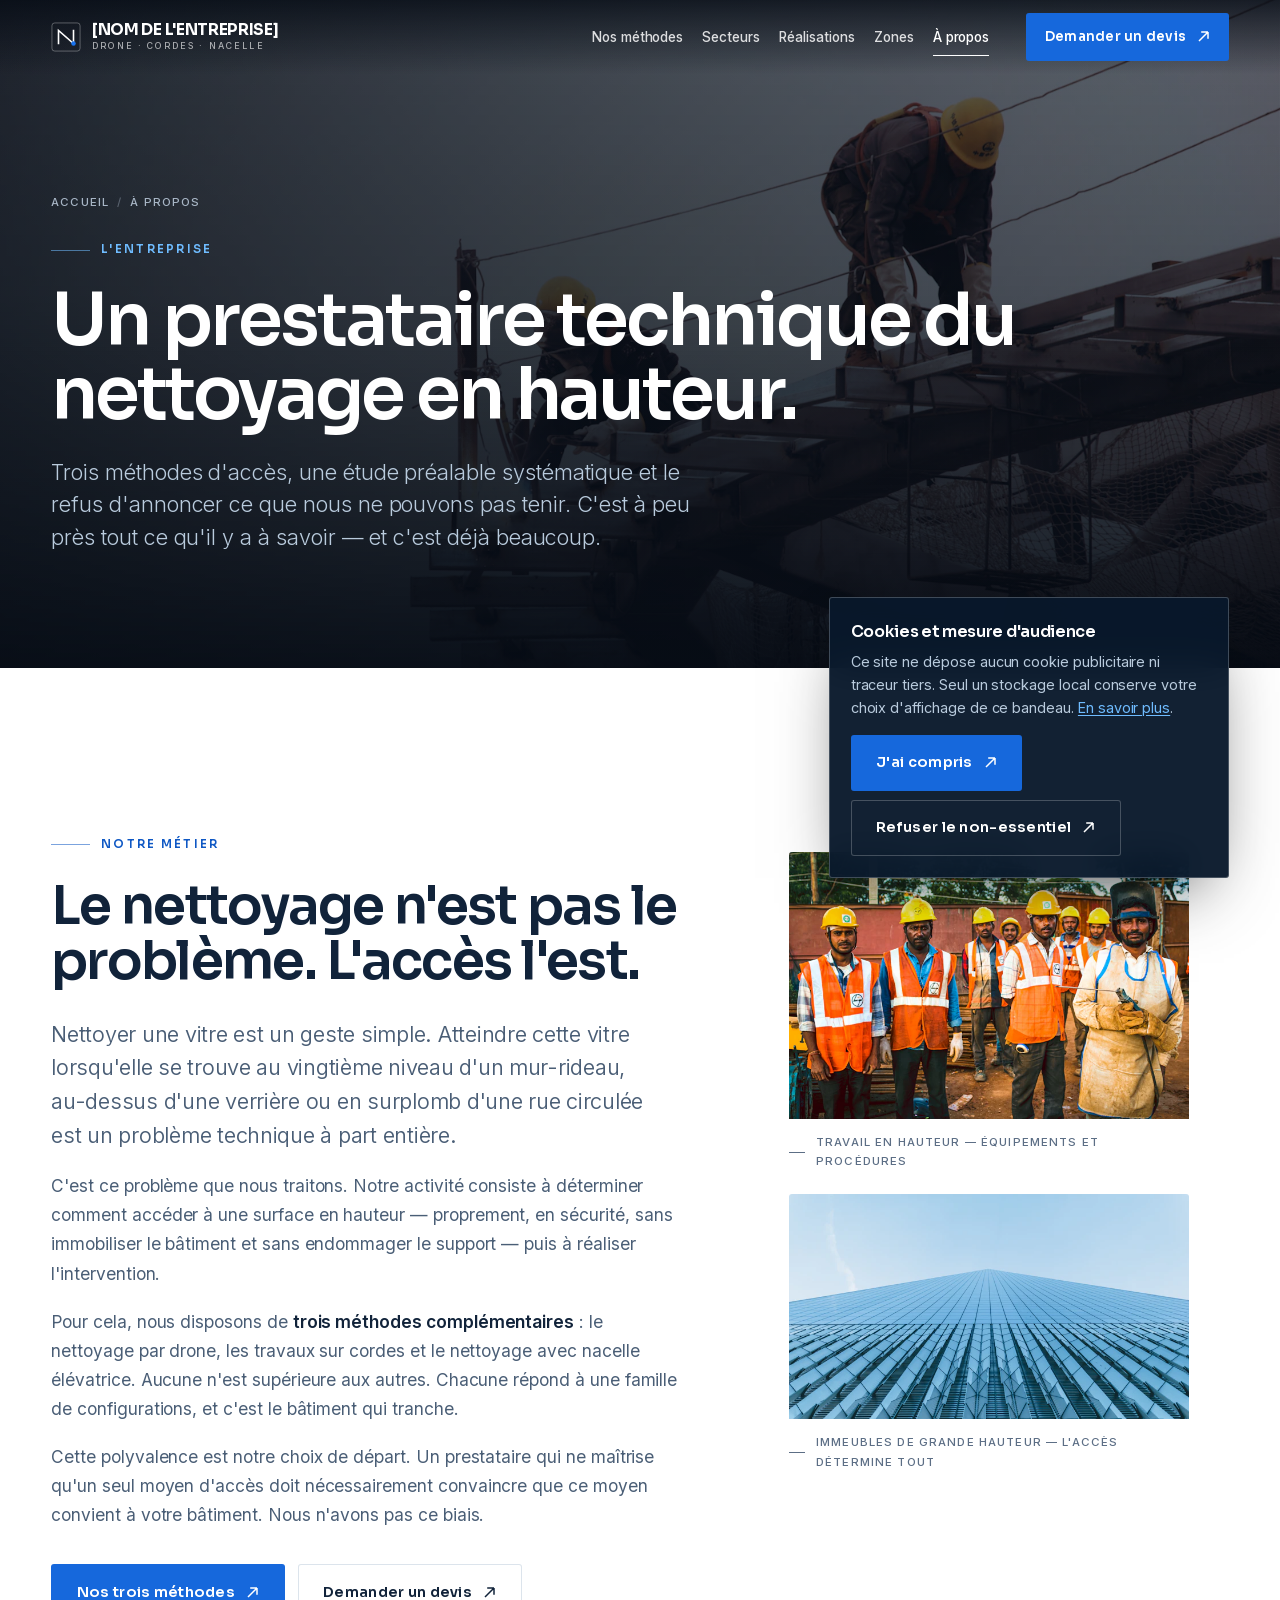
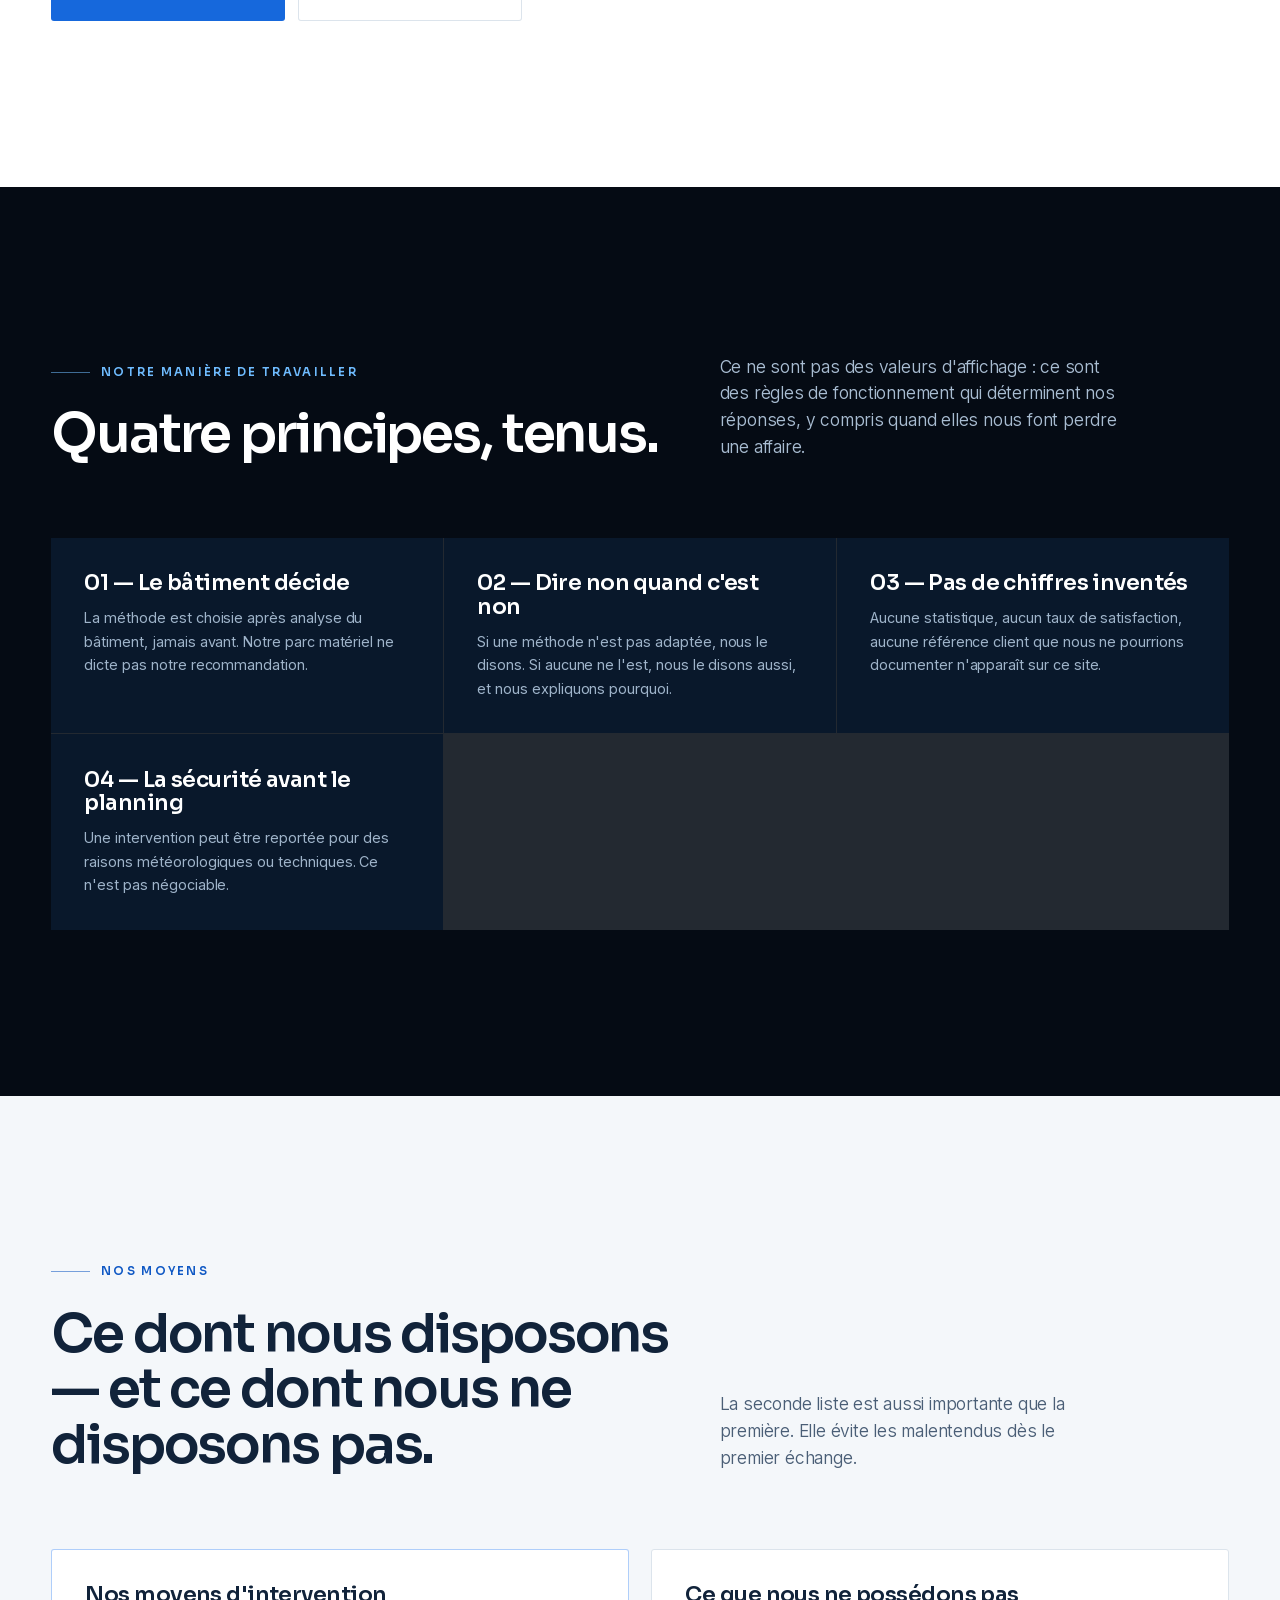
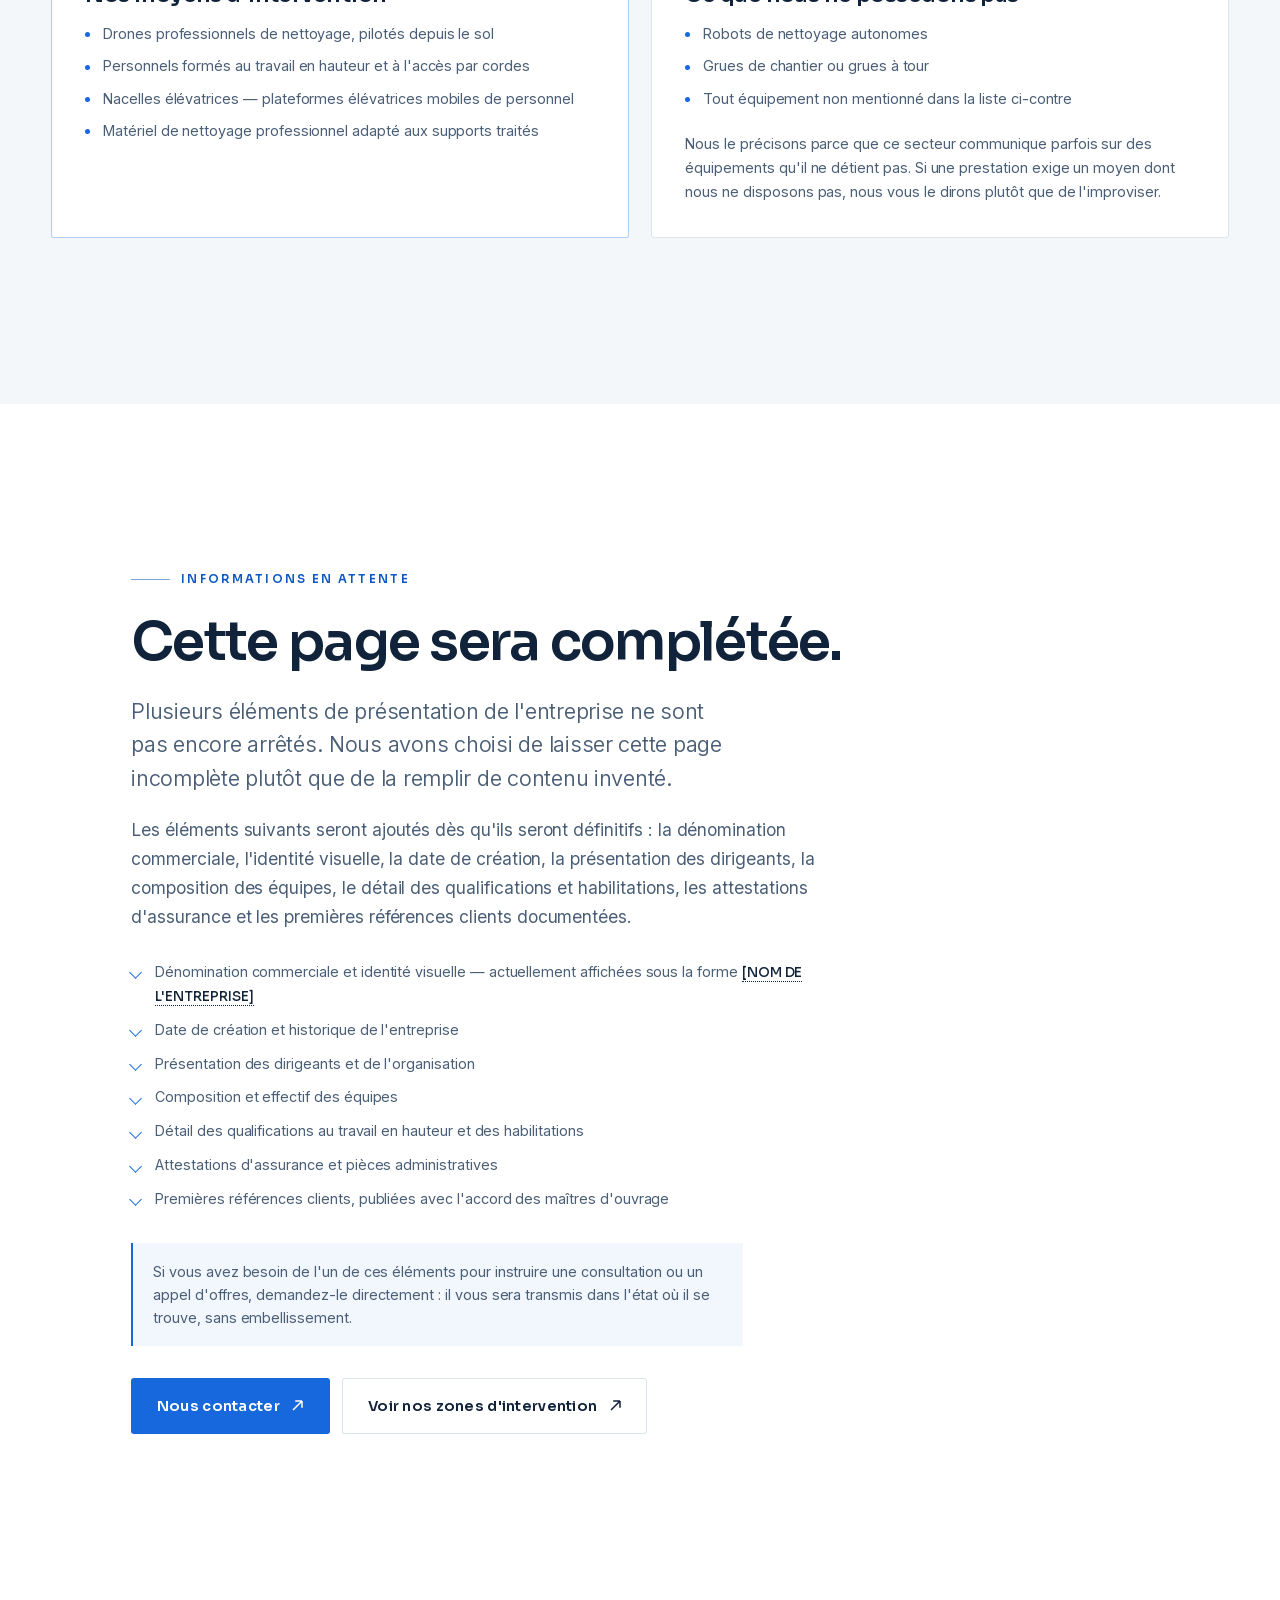
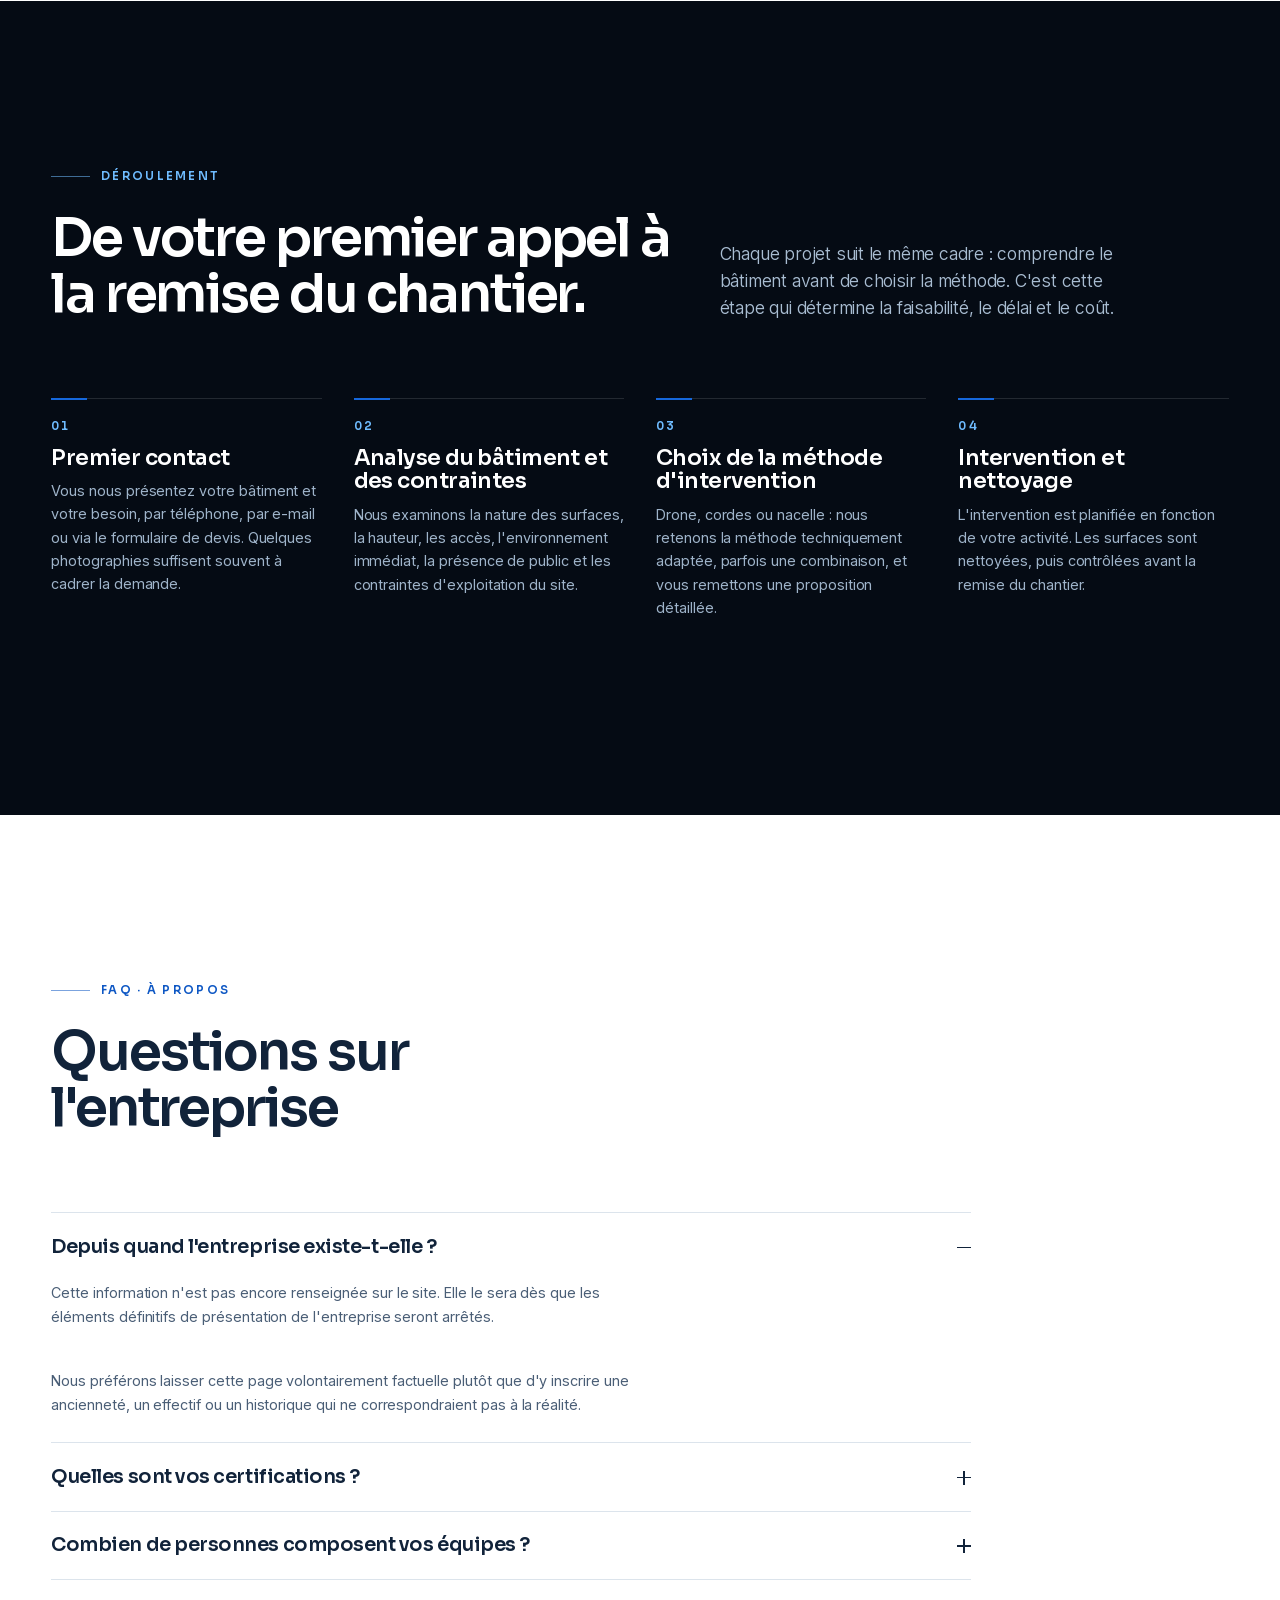
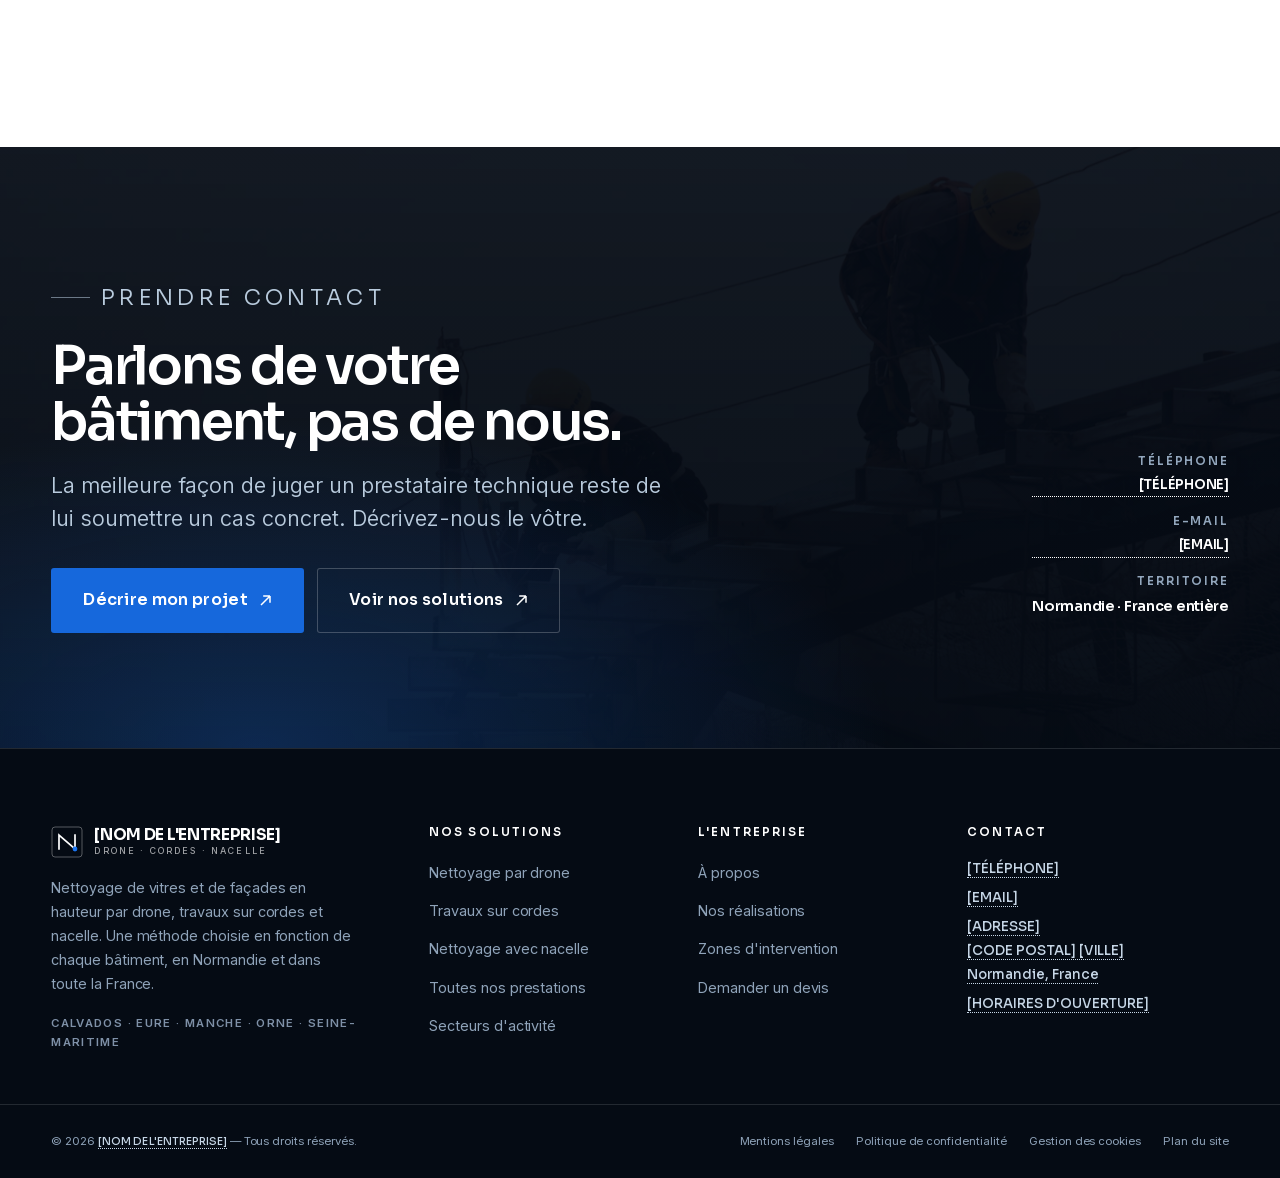
==== commit f3edbcc8: "Bandeau cookies ancré à droite sur grand écran Le contenu du hero étant aligné à gauche, le bandeau " ====
--- a/docs/a-propos.html
+++ b/docs/a-propos.html
@@ -26,7 +26,7 @@
 <link rel="preload" href="assets/fonts/sora-latin.woff2" as="font" type="font/woff2" crossorigin>
 <link rel="preload" href="assets/fonts/inter-latin.woff2" as="font" type="font/woff2" crossorigin>
 <script>document.documentElement.className+=" js"</script>
-<link rel="stylesheet" href="assets/css/site.css?v=9ffaffa7d2209712">
+<link rel="stylesheet" href="assets/css/site.css?v=df1f4570d2209712">
 <link rel="icon" href="favicon.svg" type="image/svg+xml">
 <script type="application/ld+json">{"@context":"https://schema.org","@graph":[{"@type":"Organization","@id":"https://www.exemple-nettoyage-normandie.fr/#organisation","name":"[NOM DE L'ENTREPRISE]","url":"https://www.exemple-nettoyage-normandie.fr/","description":"Entreprise de nettoyage de vitres et de façades en hauteur : intervention par drone, travaux sur cordes et nacelle, en Normandie et dans toute la France.","areaServed":[{"@type":"AdministrativeArea","name":"Normandie"},{"@type":"Country","name":"France"}]},{"@type":"WebSite","@id":"https://www.exemple-nettoyage-normandie.fr/#site","url":"https://www.exemple-nettoyage-normandie.fr/","name":"[NOM DE L'ENTREPRISE]","inLanguage":"fr-FR","publisher":{"@id":"https://www.exemple-nettoyage-normandie.fr/#organisation"}},{"@type":"BreadcrumbList","itemListElement":[{"@type":"ListItem","position":1,"name":"Accueil","item":"https://www.exemple-nettoyage-normandie.fr/"},{"@type":"ListItem","position":2,"name":"À propos de notre entreprise | [NOM DE L'ENTREPRISE]","item":"https://www.exemple-nettoyage-normandie.fr/a-propos/"}]},{"@type":"FAQPage","mainEntity":[{"@type":"Question","name":"Depuis quand l'entreprise existe-t-elle ?","acceptedAnswer":{"@type":"Answer","text":"Cette information n'est pas encore renseignée sur le site. Elle le sera dès que les éléments définitifs de présentation de l'entreprise seront arrêtés. Nous préférons laisser cette page volontairement factuelle plutôt que d'y inscrire une ancienneté, un effectif ou un historique qui ne correspondraient pas à la réalité."}},{"@type":"Question","name":"Quelles sont vos certifications ?","acceptedAnswer":{"@type":"Answer","text":"Aucune certification n'est affichée sur ce site, et c'est délibéré : nous ne publions que ce que nous pouvons documenter. Les qualifications de nos intervenants au travail en hauteur, les attestations d'assurance et les éléments administratifs sont communiqués sur demande, dans le cadre d'une consultation ou d'un appel d'offres. Si vous avez besoin d'un dossier administratif complet pour instruire une candidature, demandez-le : il vous sera transmis tel qu'il est."}},{"@type":"Question","name":"Combien de personnes composent vos équipes ?","acceptedAnswer":{"@type":"Answer","text":"Cette information n'est pas publiée pour le moment. La taille des équipes mobilisées dépend de chaque chantier : nature de la méthode, surface à traiter, contraintes de planning. Le dimensionnement de l'équipe pour votre intervention figure dans la proposition que nous vous remettons."}}]}]}</script>
 </head>
--- a/docs/assets/css/site.css
+++ b/docs/assets/css/site.css
@@ -621,6 +621,8 @@
 
 /* ---------- Bandeau cookies ---------- */
 .cookies{
+  /* Ancré à droite sur grand écran : le contenu du hero est aligné à
+     gauche, le bandeau ne doit jamais masquer les appels à l'action. */
   position:fixed;left:var(--gut);right:var(--gut);bottom:1rem;z-index:120;max-width:620px;
   background:rgba(9,24,43,.96);backdrop-filter:blur(18px);border:1px solid var(--line-dark-2);
   border-radius:var(--r);padding:1.3rem;color:#B9CBDD;font-size:var(--t-small);line-height:1.6;
@@ -631,6 +633,10 @@
 .cookies b{display:block;color:#fff;font-family:var(--f-display);font-weight:600;margin-bottom:.35rem;font-size:1rem;letter-spacing:-.02em}
 .cookies__act{display:flex;flex-wrap:wrap;gap:.6rem}
 .cookies a{color:var(--blue-light);text-decoration:underline;text-underline-offset:2px}
+
+@media(min-width:900px){
+  .cookies{left:auto;right:var(--gut);bottom:1.4rem;max-width:400px}
+}
 
 /* ---------- Barre d'action mobile ---------- */
 .mbar{
@@ -972,3 +978,15 @@
 /* ---------- Mesures de lisibilité ---------- */
 .lead{max-width:46ch}
 .shead .lead{max-width:40ch}
+
+/* ---------- Bandeau cookies : compact sur petit écran ----------
+   Sur mobile, le bandeau pleine largeur et la barre d'action occupaient
+   près de la moitié de l'écran à la première visite. */
+@media(max-width:620px){
+  .cookies{padding:1rem 1.05rem;font-size:var(--t-small);line-height:1.5}
+  .cookies b{font-size:.95rem;margin-bottom:.25rem}
+  .cookies.is-on{gap:.8rem}
+  .cookies__act{display:grid;grid-template-columns:1fr 1fr;gap:.5rem}
+  .cookies__act .btn{width:auto;justify-content:center;padding:.74rem .5rem;font-size:.78rem;text-align:center}
+  .cookies__act .btn svg{display:none}
+}
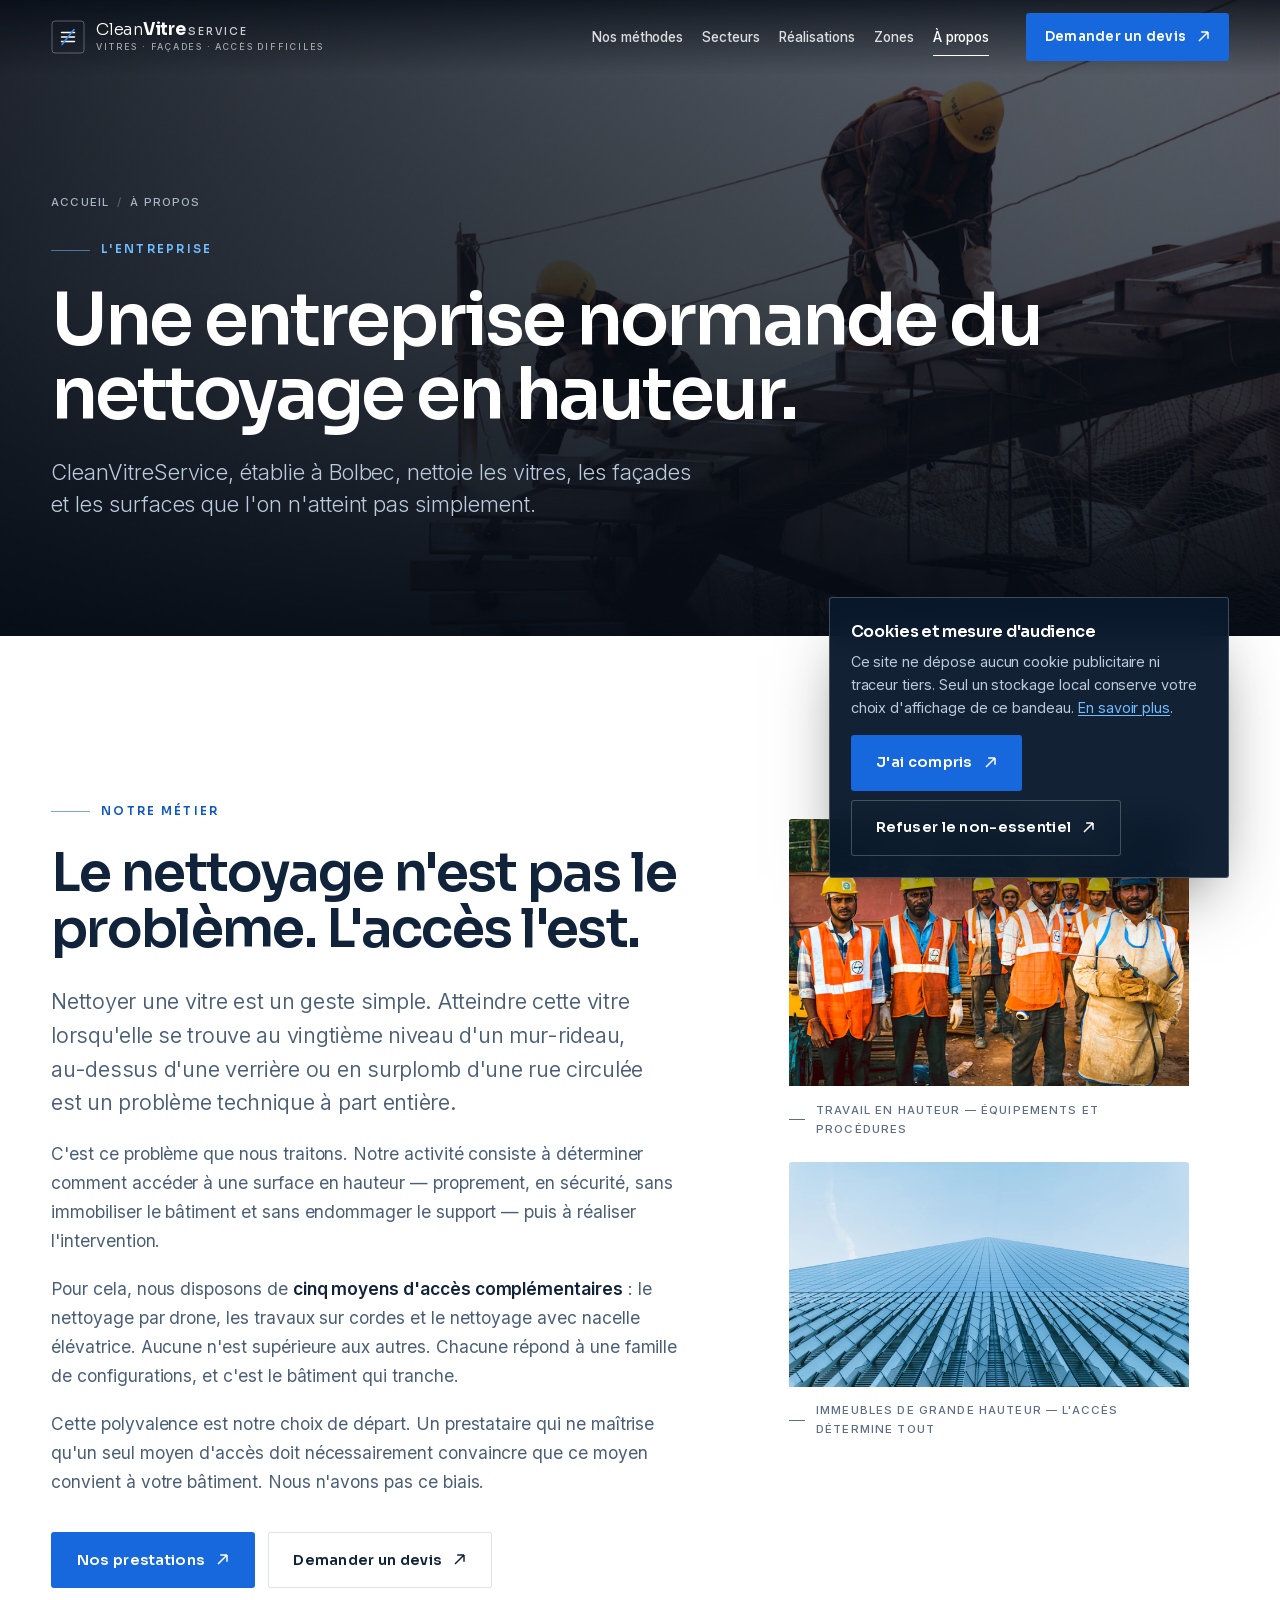
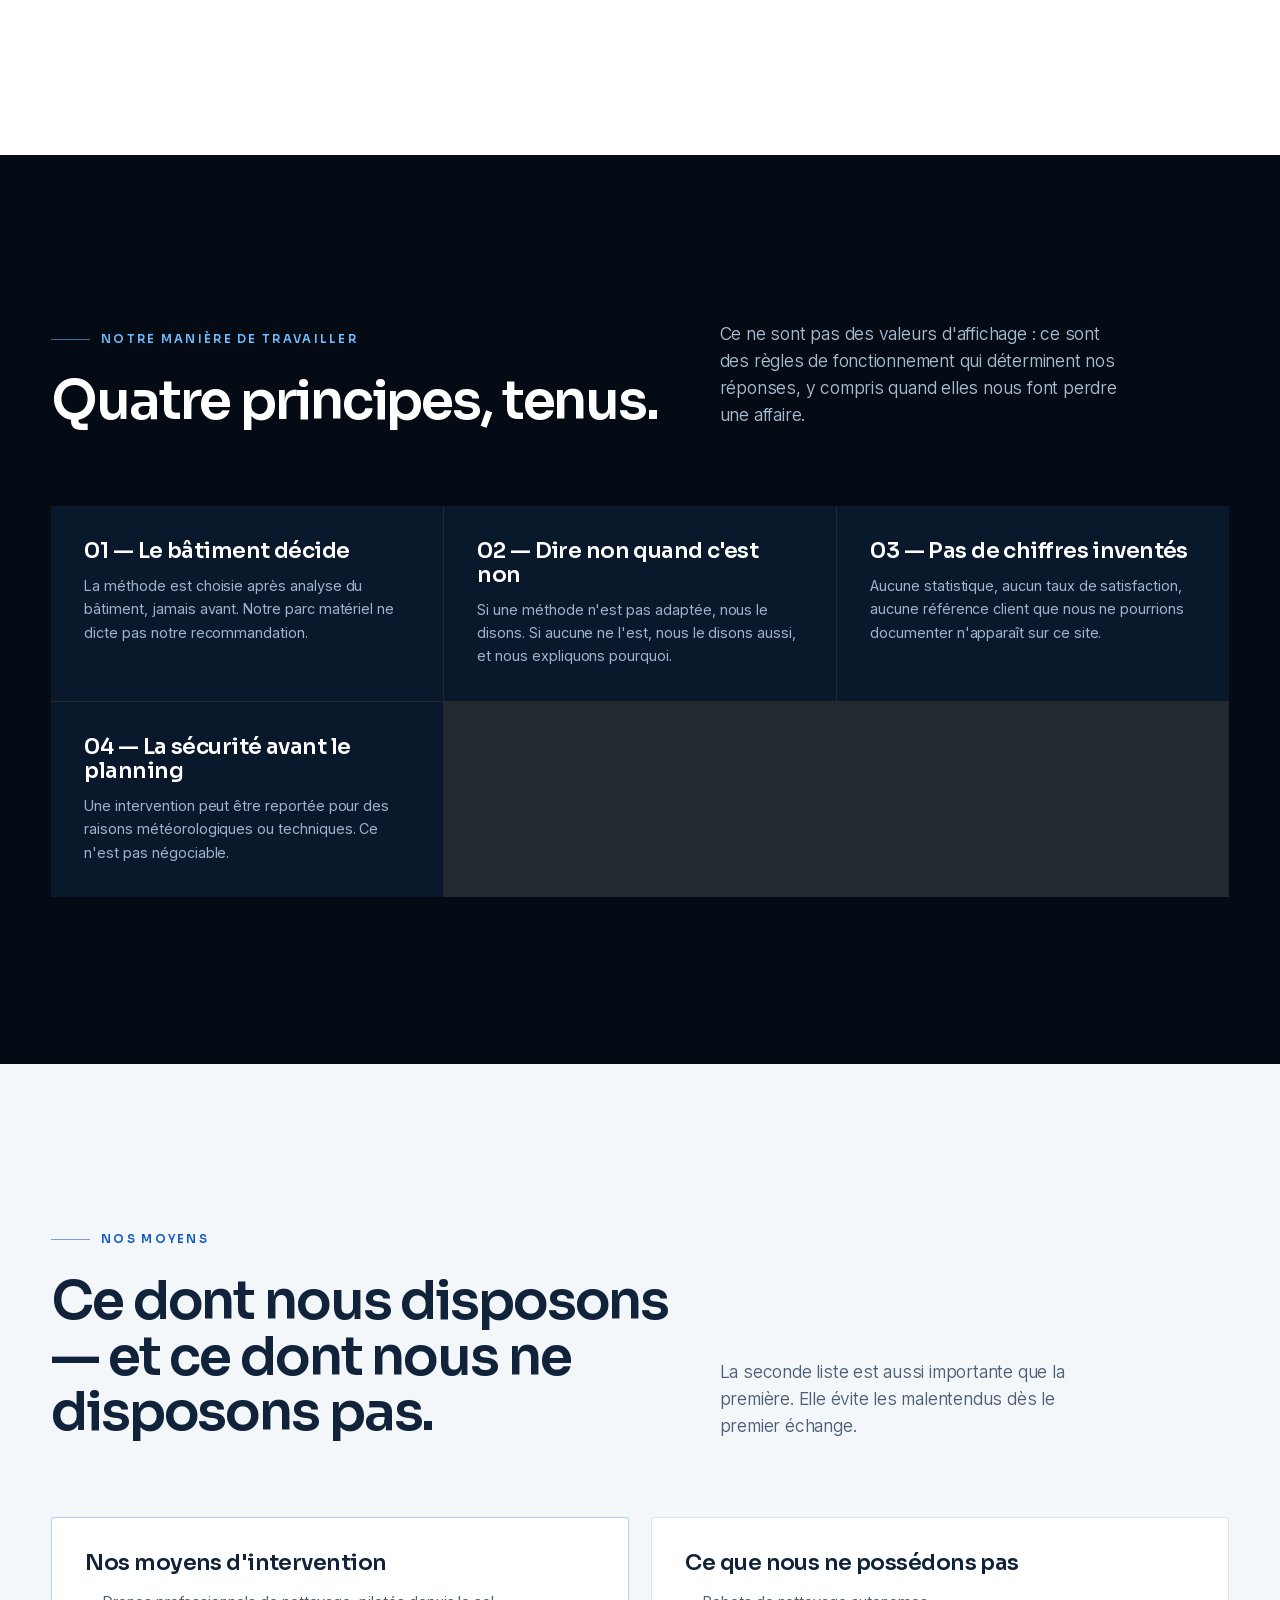
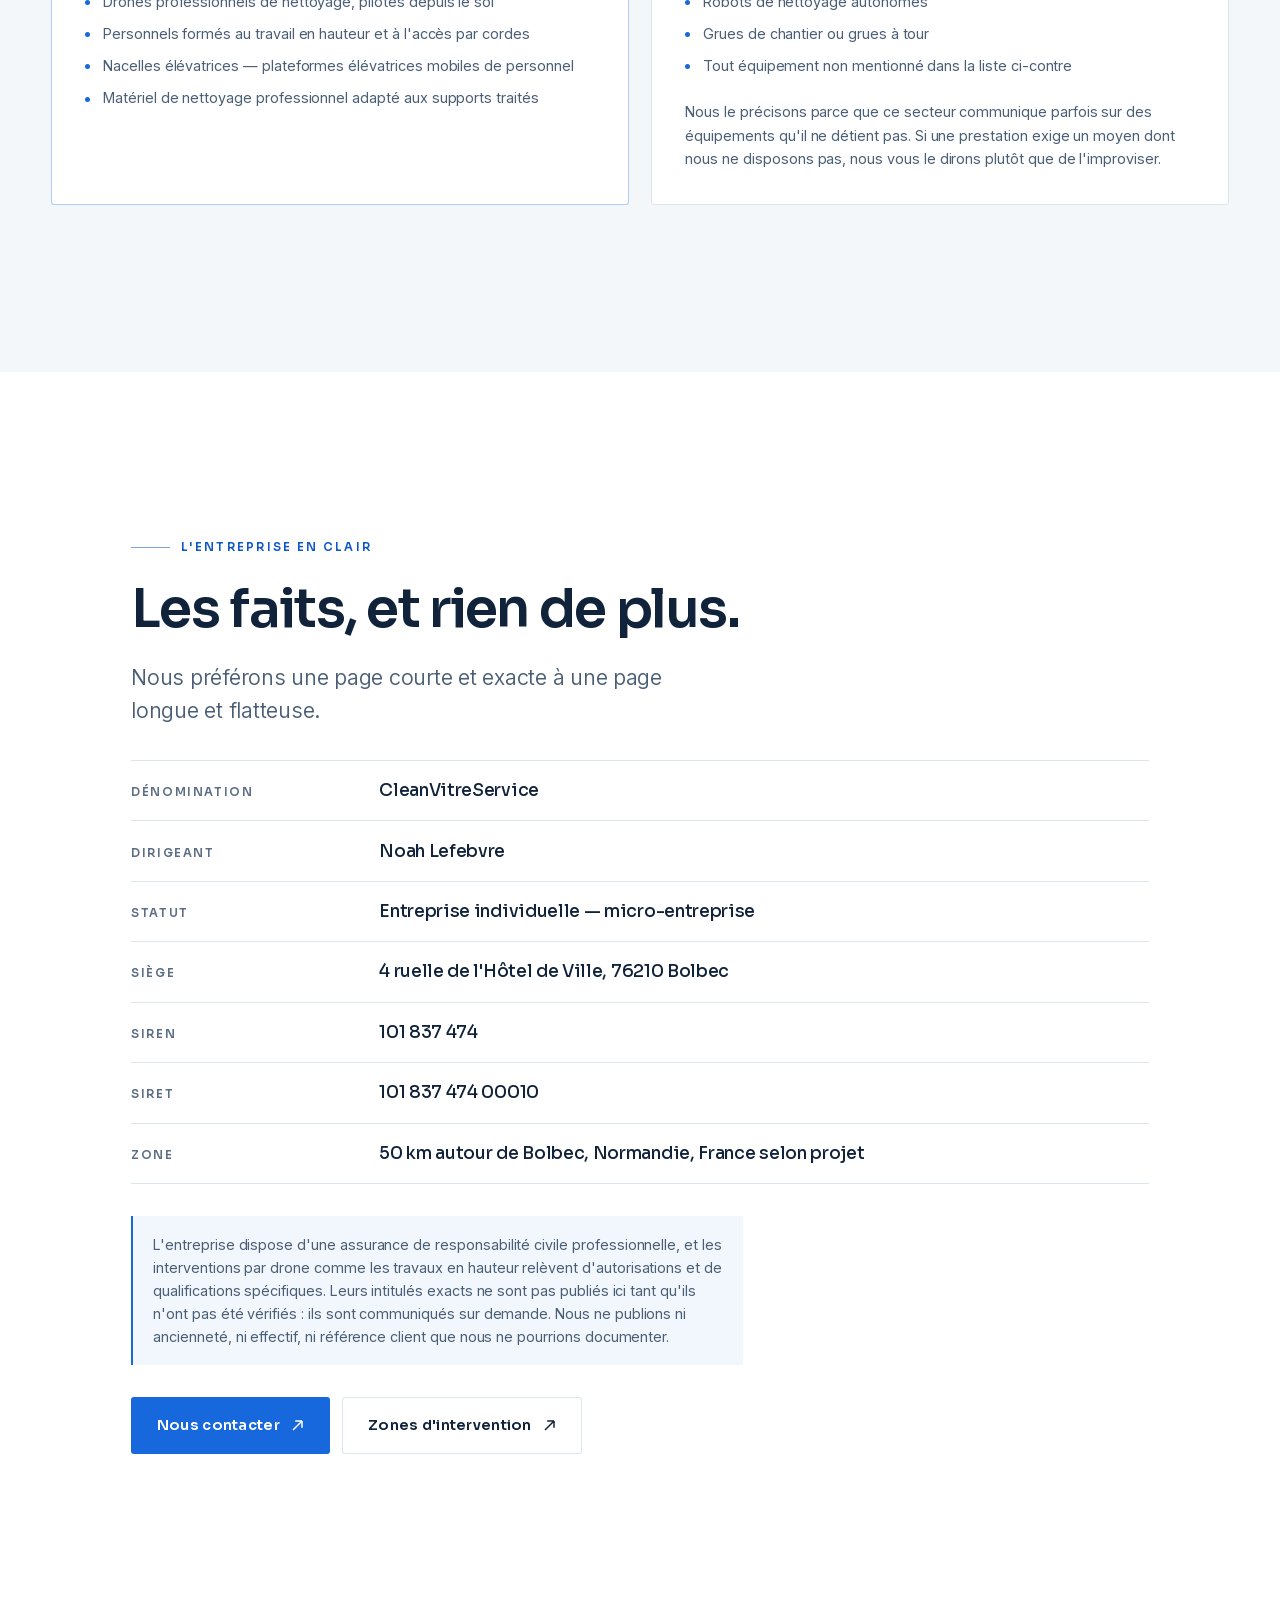
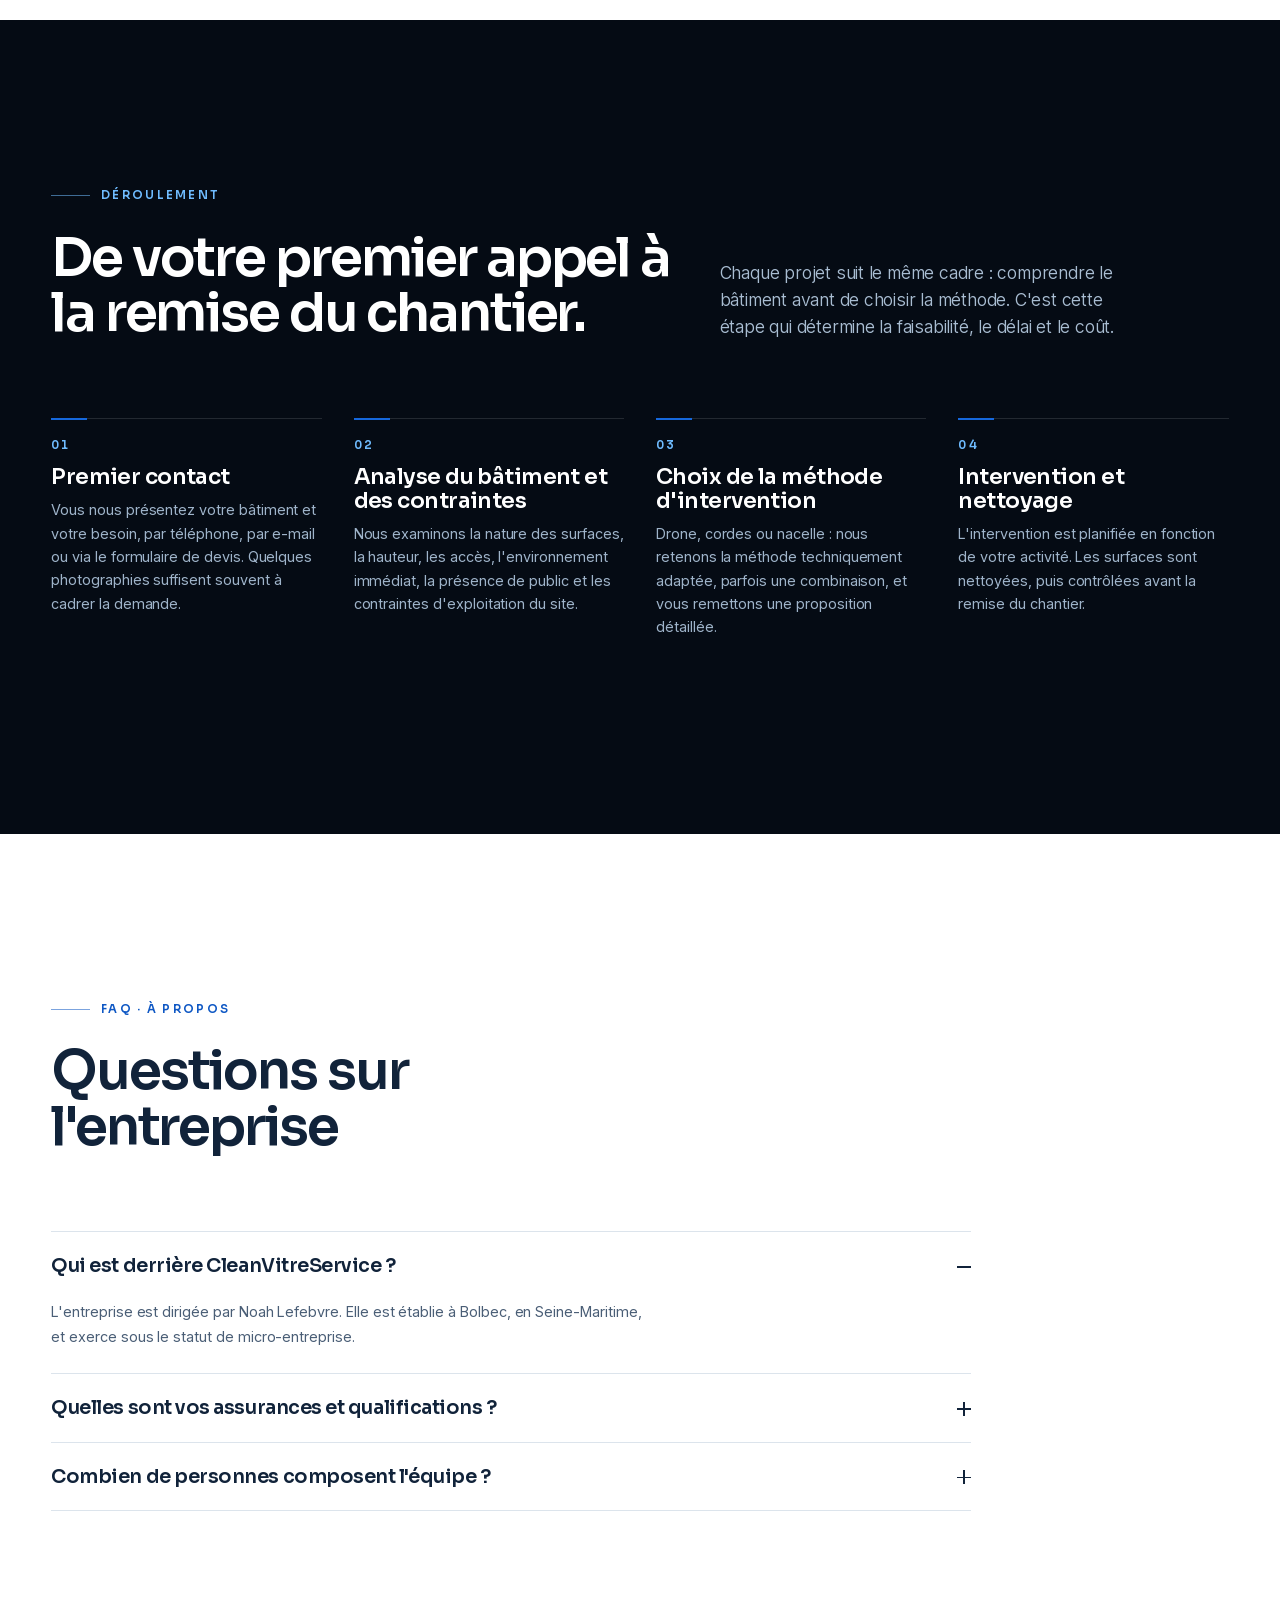
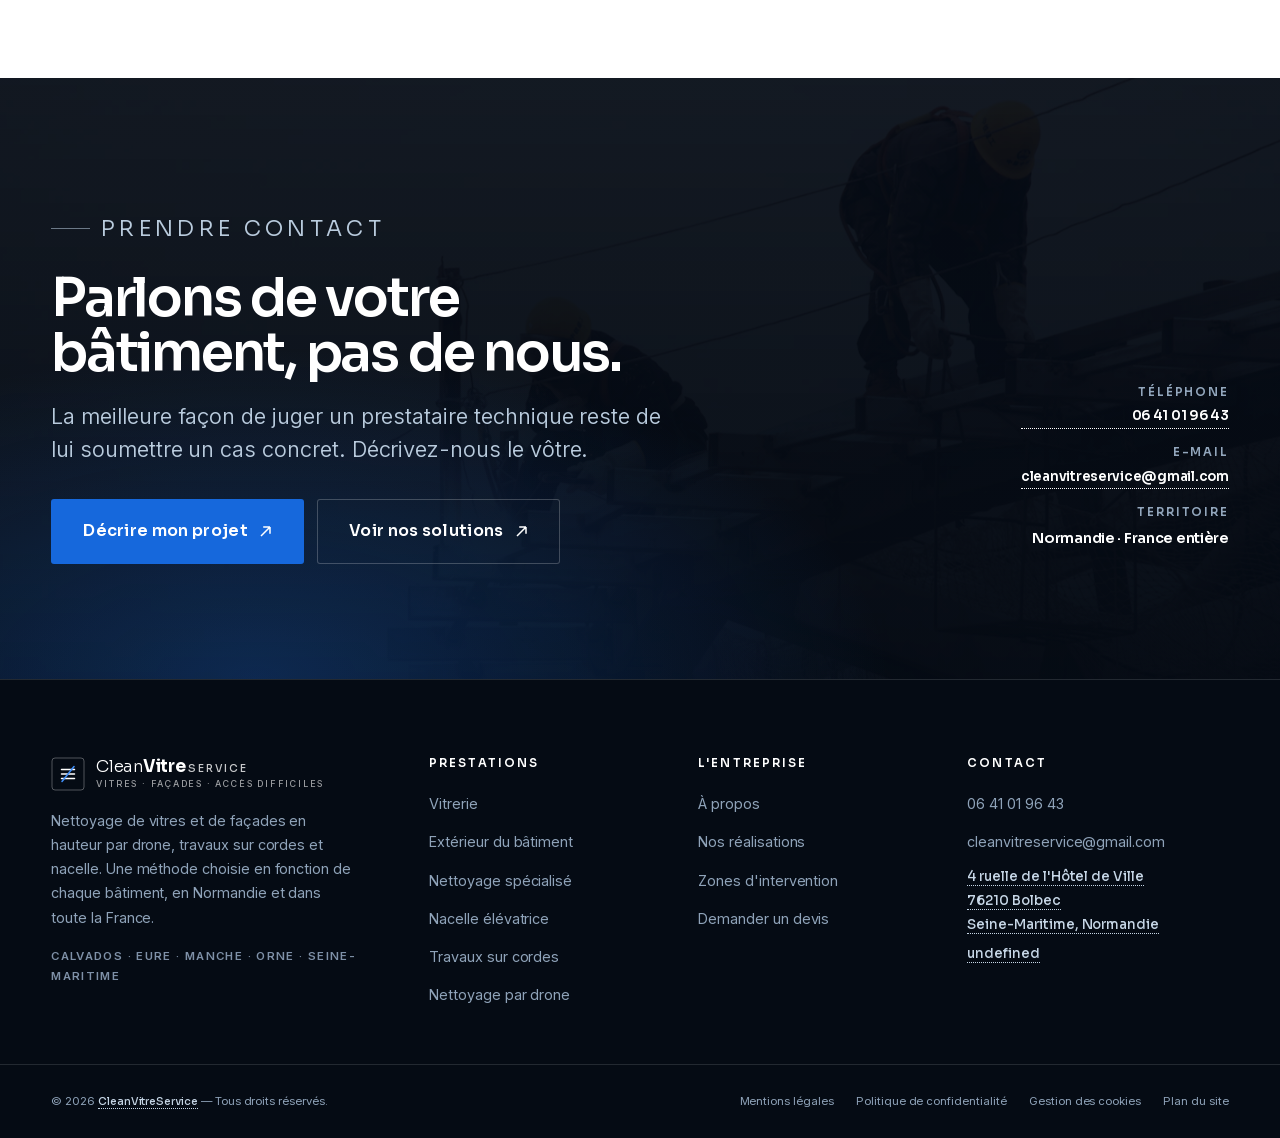
==== commit 997ac0c4: "Intégration des informations réelles de CleanVitreService Identité - Mot-signe typographique CleanVi" ====
--- a/docs/a-propos.html
+++ b/docs/a-propos.html
@@ -3,32 +3,32 @@
 <head>
 <meta charset="utf-8">
 <meta name="viewport" content="width=device-width,initial-scale=1">
-<title>À propos de notre entreprise | [NOM DE L'ENTREPRISE]</title>
+<title>À propos de notre entreprise | CleanVitreService</title>
 <meta name="description" content="Prestataire technique du nettoyage de vitres et de façades en hauteur : drone, travaux sur cordes et nacelle. Nos moyens, notre méthode et nos principes.">
-<link rel="canonical" href="https://www.exemple-nettoyage-normandie.fr/a-propos/">
+<link rel="canonical" href="https://youssefde143-collab.github.io/nettoyage-hauteur-normandie/a-propos/">
 <meta name="robots" content="noindex,nofollow">
 <meta name="theme-color" content="#050B14">
 <meta name="format-detection" content="telephone=no">
 <meta property="og:type" content="article">
-<meta property="og:site_name" content="[NOM DE L'ENTREPRISE]">
+<meta property="og:site_name" content="CleanVitreService">
 <meta property="og:locale" content="fr_FR">
-<meta property="og:title" content="À propos de notre entreprise | [NOM DE L'ENTREPRISE]">
+<meta property="og:title" content="À propos de notre entreprise | CleanVitreService">
 <meta property="og:description" content="Prestataire technique du nettoyage de vitres et de façades en hauteur : drone, travaux sur cordes et nacelle. Nos moyens, notre méthode et nos principes.">
-<meta property="og:url" content="https://www.exemple-nettoyage-normandie.fr/a-propos/">
-<meta property="og:image" content="https://www.exemple-nettoyage-normandie.fr/assets/img/apropos-1-band-1100.webp">
+<meta property="og:url" content="https://youssefde143-collab.github.io/nettoyage-hauteur-normandie/a-propos/">
+<meta property="og:image" content="https://youssefde143-collab.github.io/nettoyage-hauteur-normandie/assets/img/apropos-1-band-1100.webp">
 <meta property="og:image:width" content="1100">
 <meta property="og:image:height" content="619">
 <meta name="twitter:card" content="summary_large_image">
-<meta name="twitter:title" content="À propos de notre entreprise | [NOM DE L'ENTREPRISE]">
+<meta name="twitter:title" content="À propos de notre entreprise | CleanVitreService">
 <meta name="twitter:description" content="Prestataire technique du nettoyage de vitres et de façades en hauteur : drone, travaux sur cordes et nacelle. Nos moyens, notre méthode et nos principes.">
-<meta name="twitter:image" content="https://www.exemple-nettoyage-normandie.fr/assets/img/apropos-1-band-1100.webp">
+<meta name="twitter:image" content="https://youssefde143-collab.github.io/nettoyage-hauteur-normandie/assets/img/apropos-1-band-1100.webp">
 <link rel="preconnect" href="index.html" crossorigin>
 <link rel="preload" href="assets/fonts/sora-latin.woff2" as="font" type="font/woff2" crossorigin>
 <link rel="preload" href="assets/fonts/inter-latin.woff2" as="font" type="font/woff2" crossorigin>
 <script>document.documentElement.className+=" js"</script>
-<link rel="stylesheet" href="assets/css/site.css?v=df1f4570d2209712">
+<link rel="stylesheet" href="assets/css/site.css?v=864097ded2209712">
 <link rel="icon" href="favicon.svg" type="image/svg+xml">
-<script type="application/ld+json">{"@context":"https://schema.org","@graph":[{"@type":"Organization","@id":"https://www.exemple-nettoyage-normandie.fr/#organisation","name":"[NOM DE L'ENTREPRISE]","url":"https://www.exemple-nettoyage-normandie.fr/","description":"Entreprise de nettoyage de vitres et de façades en hauteur : intervention par drone, travaux sur cordes et nacelle, en Normandie et dans toute la France.","areaServed":[{"@type":"AdministrativeArea","name":"Normandie"},{"@type":"Country","name":"France"}]},{"@type":"WebSite","@id":"https://www.exemple-nettoyage-normandie.fr/#site","url":"https://www.exemple-nettoyage-normandie.fr/","name":"[NOM DE L'ENTREPRISE]","inLanguage":"fr-FR","publisher":{"@id":"https://www.exemple-nettoyage-normandie.fr/#organisation"}},{"@type":"BreadcrumbList","itemListElement":[{"@type":"ListItem","position":1,"name":"Accueil","item":"https://www.exemple-nettoyage-normandie.fr/"},{"@type":"ListItem","position":2,"name":"À propos de notre entreprise | [NOM DE L'ENTREPRISE]","item":"https://www.exemple-nettoyage-normandie.fr/a-propos/"}]},{"@type":"FAQPage","mainEntity":[{"@type":"Question","name":"Depuis quand l'entreprise existe-t-elle ?","acceptedAnswer":{"@type":"Answer","text":"Cette information n'est pas encore renseignée sur le site. Elle le sera dès que les éléments définitifs de présentation de l'entreprise seront arrêtés. Nous préférons laisser cette page volontairement factuelle plutôt que d'y inscrire une ancienneté, un effectif ou un historique qui ne correspondraient pas à la réalité."}},{"@type":"Question","name":"Quelles sont vos certifications ?","acceptedAnswer":{"@type":"Answer","text":"Aucune certification n'est affichée sur ce site, et c'est délibéré : nous ne publions que ce que nous pouvons documenter. Les qualifications de nos intervenants au travail en hauteur, les attestations d'assurance et les éléments administratifs sont communiqués sur demande, dans le cadre d'une consultation ou d'un appel d'offres. Si vous avez besoin d'un dossier administratif complet pour instruire une candidature, demandez-le : il vous sera transmis tel qu'il est."}},{"@type":"Question","name":"Combien de personnes composent vos équipes ?","acceptedAnswer":{"@type":"Answer","text":"Cette information n'est pas publiée pour le moment. La taille des équipes mobilisées dépend de chaque chantier : nature de la méthode, surface à traiter, contraintes de planning. Le dimensionnement de l'équipe pour votre intervention figure dans la proposition que nous vous remettons."}}]}]}</script>
+<script type="application/ld+json">{"@context":"https://schema.org","@graph":[{"@type":["Organization","LocalBusiness"],"@id":"https://youssefde143-collab.github.io/nettoyage-hauteur-normandie/#organisation","name":"CleanVitreService","url":"https://youssefde143-collab.github.io/nettoyage-hauteur-normandie/","description":"Nettoyage de vitres, de façades et de surfaces difficiles d'accès. Matériel conventionnel, perches télescopiques, nacelle, travaux sur cordes et drone. Bolbec, Normandie.","founder":{"@type":"Person","name":"Noah Lefebvre"},"address":{"@type":"PostalAddress","streetAddress":"4 ruelle de l'Hôtel de Ville","postalCode":"76210","addressLocality":"Bolbec","addressRegion":"Normandie","addressCountry":"FR"},"telephone":"+33641019643","email":"cleanvitreservice@gmail.com","identifier":[{"@type":"PropertyValue","name":"SIREN","value":"101837474"},{"@type":"PropertyValue","name":"SIRET","value":"10183747400010"}],"areaServed":[{"@type":"AdministrativeArea","name":"Normandie"},{"@type":"City","name":"Bolbec"},{"@type":"Country","name":"France"}],"knowsAbout":["Nettoyage de vitres","Nettoyage de façades","Nettoyage de vérandas et verrières","Nettoyage de panneaux solaires","Travaux sur cordes","Nacelle élévatrice","Nettoyage par drone"]},{"@type":"WebSite","@id":"https://youssefde143-collab.github.io/nettoyage-hauteur-normandie/#site","url":"https://youssefde143-collab.github.io/nettoyage-hauteur-normandie/","name":"CleanVitreService","inLanguage":"fr-FR","publisher":{"@id":"https://youssefde143-collab.github.io/nettoyage-hauteur-normandie/#organisation"}},{"@type":"BreadcrumbList","itemListElement":[{"@type":"ListItem","position":1,"name":"Accueil","item":"https://youssefde143-collab.github.io/nettoyage-hauteur-normandie/"},{"@type":"ListItem","position":2,"name":"À propos de notre entreprise | CleanVitreService","item":"https://youssefde143-collab.github.io/nettoyage-hauteur-normandie/a-propos/"}]},{"@type":"FAQPage","mainEntity":[{"@type":"Question","name":"Qui est derrière CleanVitreService ?","acceptedAnswer":{"@type":"Answer","text":"L'entreprise est dirigée par Noah Lefebvre. Elle est établie à Bolbec, en Seine-Maritime, et exerce sous le statut de micro-entreprise."}},{"@type":"Question","name":"Quelles sont vos assurances et qualifications ?","acceptedAnswer":{"@type":"Answer","text":"L'entreprise dispose d'une assurance de responsabilité civile professionnelle, et les interventions par drone comme les travaux en hauteur relèvent d'autorisations et de qualifications spécifiques. Leurs intitulés exacts et leurs références ne sont pas publiés ici tant qu'ils n'ont pas été formellement vérifiés. Ils sont communiqués sur demande, notamment dans le cadre d'une consultation."}},{"@type":"Question","name":"Combien de personnes composent l'équipe ?","acceptedAnswer":{"@type":"Answer","text":"Cette information n'est pas publiée. Le dimensionnement de l'équipe mobilisée pour votre intervention figure dans le devis."}}]}]}</script>
 </head>
 <body>
 <a class="skip" href="#principal">Aller au contenu principal</a>
@@ -36,13 +36,16 @@
 <header class="nav" id="entete" data-dark="true">
   <div class="nav__in">
     
-  <a class="nav__logo" href="index.html">
-    <svg class="nav__mark" viewBox="0 0 32 32" aria-hidden="true" fill="none">
-      <rect x="1" y="1" width="30" height="30" rx="3" stroke="currentColor" stroke-opacity=".32"/>
-      <path d="M8 23V9l16 14V9" stroke="currentColor" stroke-width="1.7" stroke-linecap="square"/>
-      <circle cx="24" cy="23" r="2.4" fill="#1A74F0"/>
+  <a class="wm" href="index.html">
+    <svg class="wm__mark" viewBox="0 0 34 34" aria-hidden="true" fill="none">
+      <rect x="1" y="1" width="32" height="32" rx="3" stroke="currentColor" stroke-opacity=".3"/>
+      <path d="M10.5 12.5h13M10.5 17h13M10.5 21.5h13" stroke="currentColor" stroke-width="1.5" stroke-linecap="round"/>
+      <path d="M23 9.5 11 24.5" stroke="#3E8BF5" stroke-width="1.6" stroke-linecap="round"/>
     </svg>
-    <span class="nav__word"><b>[NOM DE L'ENTREPRISE]</b><span>Drone · Cordes · Nacelle</span></span>
+    <span class="wm__txt">
+      <span class="wm__name"><span class="wm__a">Clean</span><span class="wm__b">Vitre</span><span class="wm__c">Service</span></span>
+      <span class="wm__base">Vitres · Façades · Accès difficiles</span>
+    </span>
   </a>
     <nav class="nav__links" aria-label="Navigation principale"><a href="services.html">Nos méthodes</a><a href="secteurs-dactivite.html">Secteurs</a><a href="realisations.html">Réalisations</a><a href="zones-intervention.html">Zones</a><a href="a-propos.html" aria-current="page">À propos</a></nav>
     <div class="nav__cta"><a class="btn  " href="contact.html">Demander un devis<svg class="btn__ar" width="13" height="13" viewBox="0 0 13 13" fill="none" aria-hidden="true"><path d="M2 11 11 2M11 2H4.2M11 2v6.8" stroke="currentColor" stroke-width="1.5"/></svg></a></div>
@@ -57,8 +60,8 @@
   <div class="mob__foot">
     <a class="btn  " href="contact.html">Demander un devis<svg class="btn__ar" width="13" height="13" viewBox="0 0 13 13" fill="none" aria-hidden="true"><path d="M2 11 11 2M11 2H4.2M11 2v6.8" stroke="currentColor" stroke-width="1.5"/></svg></a>
     <div class="mob__meta">
-      <span class="ph">[TÉLÉPHONE]</span>
-      <span class="ph">[EMAIL]</span>
+      <span class="ph">06 41 01 96 43</span>
+      <span class="ph">cleanvitreservice@gmail.com</span>
     </div>
   </div>
 </div>
@@ -72,8 +75,8 @@
   <div class="phero__in">
     <nav class="crumbs" aria-label="Fil d'Ariane"><a href="index.html">Accueil</a><span>/</span>À propos</nav>
     <p class="eyebrow">L'entreprise</p>
-    <h1>Un prestataire technique du nettoyage en hauteur.</h1>
-    <p class="phero__sub">Trois méthodes d'accès, une étude préalable systématique et le refus d'annoncer ce que nous ne pouvons pas tenir. C'est à peu près tout ce qu'il y a à savoir — et c'est déjà beaucoup.</p>
+    <h1>Une entreprise normande du nettoyage en hauteur.</h1>
+    <p class="phero__sub">CleanVitreService, établie à Bolbec, nettoie les vitres, les façades et les surfaces que l'on n'atteint pas simplement.</p>
   </div>
 </section>
 
@@ -86,10 +89,10 @@
         <div class="prose" style="margin-top:1.8rem;max-width:58ch">
           <p class="lead">Nettoyer une vitre est un geste simple. Atteindre cette vitre lorsqu'elle se trouve au vingtième niveau d'un mur-rideau, au-dessus d'une verrière ou en surplomb d'une rue circulée est un problème technique à part entière.</p>
           <p>C'est ce problème que nous traitons. Notre activité consiste à déterminer comment accéder à une surface en hauteur — proprement, en sécurité, sans immobiliser le bâtiment et sans endommager le support — puis à réaliser l'intervention.</p>
-          <p>Pour cela, nous disposons de <strong>trois méthodes complémentaires</strong> : le nettoyage par drone, les travaux sur cordes et le nettoyage avec nacelle élévatrice. Aucune n'est supérieure aux autres. Chacune répond à une famille de configurations, et c'est le bâtiment qui tranche.</p>
+          <p>Pour cela, nous disposons de <strong>cinq moyens d'accès complémentaires</strong> : le nettoyage par drone, les travaux sur cordes et le nettoyage avec nacelle élévatrice. Aucune n'est supérieure aux autres. Chacune répond à une famille de configurations, et c'est le bâtiment qui tranche.</p>
           <p>Cette polyvalence est notre choix de départ. Un prestataire qui ne maîtrise qu'un seul moyen d'accès doit nécessairement convaincre que ce moyen convient à votre bâtiment. Nous n'avons pas ce biais.</p>
         </div>
-        <div class="btn-row" style="margin-top:2.2rem"><a class="btn  " href="services.html">Nos trois méthodes<svg class="btn__ar" width="13" height="13" viewBox="0 0 13 13" fill="none" aria-hidden="true"><path d="M2 11 11 2M11 2H4.2M11 2v6.8" stroke="currentColor" stroke-width="1.5"/></svg></a><a class="btn btn--ghost " href="contact.html">Demander un devis<svg class="btn__ar" width="13" height="13" viewBox="0 0 13 13" fill="none" aria-hidden="true"><path d="M2 11 11 2M11 2H4.2M11 2v6.8" stroke="currentColor" stroke-width="1.5"/></svg></a></div>
+        <div class="btn-row" style="margin-top:2.2rem"><a class="btn  " href="services.html">Nos prestations<svg class="btn__ar" width="13" height="13" viewBox="0 0 13 13" fill="none" aria-hidden="true"><path d="M2 11 11 2M11 2H4.2M11 2v6.8" stroke="currentColor" stroke-width="1.5"/></svg></a><a class="btn btn--ghost " href="contact.html">Demander un devis<svg class="btn__ar" width="13" height="13" viewBox="0 0 13 13" fill="none" aria-hidden="true"><path d="M2 11 11 2M11 2H4.2M11 2v6.8" stroke="currentColor" stroke-width="1.5"/></svg></a></div>
       </div>
       <div class="rv" style="--i:1">
         <figure class="edit__fig reveal-img"><img src="assets/img/equipe-casques-1200.webp" srcset="assets/img/equipe-casques-700.webp 700w, assets/img/equipe-casques-1200.webp 1200w" sizes="(max-width:899px) 100vw, 40vw"
@@ -149,27 +152,29 @@
 
 <section class="sec" aria-labelledby="a4">
   <div class="wrap wrap--tight">
-    <div class="rv" style="text-align:left">
-      <p class="eyebrow">Informations en attente</p>
-      <h2 id="a4" style="max-width:24ch">Cette page sera complétée.</h2>
-      <div class="prose" style="margin-top:1.6rem;max-width:68ch">
-        <p class="lead">Plusieurs éléments de présentation de l'entreprise ne sont pas encore arrêtés. Nous avons choisi de laisser cette page incomplète plutôt que de la remplir de contenu inventé.</p>
-        <p>Les éléments suivants seront ajoutés dès qu'ils seront définitifs : la dénomination commerciale, l'identité visuelle, la date de création, la présentation des dirigeants, la composition des équipes, le détail des qualifications et habilitations, les attestations d'assurance et les premières références clients documentées.</p>
-      </div>
-      <ul class="srv__list" style="margin-top:1.8rem;max-width:68ch">
-        <li>Dénomination commerciale et identité visuelle — actuellement affichées sous la forme <span class="ph" style="color:var(--text)">[NOM DE L'ENTREPRISE]</span></li>
-        <li>Date de création et historique de l'entreprise</li>
-        <li>Présentation des dirigeants et de l'organisation</li>
-        <li>Composition et effectif des équipes</li>
-        <li>Détail des qualifications au travail en hauteur et des habilitations</li>
-        <li>Attestations d'assurance et pièces administratives</li>
-        <li>Premières références clients, publiées avec l'accord des maîtres d'ouvrage</li>
-      </ul>
+    <div class="rv">
+      <p class="eyebrow">L'entreprise en clair</p>
+      <h2 id="a4" style="max-width:22ch">Les faits, et rien de plus.</h2>
+      <div class="prose" style="margin-top:var(--s-5)">
+        <p class="lead">Nous préférons une page courte et exacte à une page longue et flatteuse.</p>
+      </div>
+      <dl class="facts">
+        <div><dt>Dénomination</dt><dd>CleanVitreService</dd></div>
+        <div><dt>Dirigeant</dt><dd>Noah Lefebvre</dd></div>
+        <div><dt>Statut</dt><dd>Entreprise individuelle — micro-entreprise</dd></div>
+        <div><dt>Siège</dt><dd>4 ruelle de l'Hôtel de Ville, 76210 Bolbec</dd></div>
+        <div><dt>SIREN</dt><dd>101 837 474</dd></div>
+        <div><dt>SIRET</dt><dd>101 837 474 00010</dd></div>
+        <div><dt>Zone</dt><dd>50 km autour de Bolbec, Normandie, France selon projet</dd></div>
+      </dl>
       <div class="note" style="max-width:68ch">
-        Si vous avez besoin de l'un de ces éléments pour instruire une consultation ou un appel d'offres, demandez-le
-        directement : il vous sera transmis dans l'état où il se trouve, sans embellissement.
-      </div>
-      <div class="btn-row" style="margin-top:2rem"><a class="btn  " href="contact.html">Nous contacter<svg class="btn__ar" width="13" height="13" viewBox="0 0 13 13" fill="none" aria-hidden="true"><path d="M2 11 11 2M11 2H4.2M11 2v6.8" stroke="currentColor" stroke-width="1.5"/></svg></a><a class="btn btn--ghost " href="zones-intervention.html">Voir nos zones d'intervention<svg class="btn__ar" width="13" height="13" viewBox="0 0 13 13" fill="none" aria-hidden="true"><path d="M2 11 11 2M11 2H4.2M11 2v6.8" stroke="currentColor" stroke-width="1.5"/></svg></a></div>
+        L'entreprise dispose d'une assurance de responsabilité civile professionnelle, et les interventions
+        par drone comme les travaux en hauteur relèvent d'autorisations et de qualifications spécifiques.
+        Leurs intitulés exacts ne sont pas publiés ici tant qu'ils n'ont pas été vérifiés : ils sont
+        communiqués sur demande. Nous ne publions ni ancienneté, ni effectif, ni référence client que nous
+        ne pourrions documenter.
+      </div>
+      <div class="btn-row" style="margin-top:var(--s-6)"><a class="btn  " href="contact.html">Nous contacter<svg class="btn__ar" width="13" height="13" viewBox="0 0 13 13" fill="none" aria-hidden="true"><path d="M2 11 11 2M11 2H4.2M11 2v6.8" stroke="currentColor" stroke-width="1.5"/></svg></a><a class="btn btn--ghost " href="zones-intervention.html">Zones d'intervention<svg class="btn__ar" width="13" height="13" viewBox="0 0 13 13" fill="none" aria-hidden="true"><path d="M2 11 11 2M11 2H4.2M11 2v6.8" stroke="currentColor" stroke-width="1.5"/></svg></a></div>
     </div>
   </div>
 </section>
@@ -204,16 +209,16 @@
     <div class="faq rv">
       
       <details open>
-        <summary>Depuis quand l'entreprise existe-t-elle ?<i aria-hidden="true"></i></summary>
-        <div class="faq__a"><p>Cette information n'est pas encore renseignée sur le site. Elle le sera dès que les éléments définitifs de présentation de l'entreprise seront arrêtés.</p><p>Nous préférons laisser cette page volontairement factuelle plutôt que d'y inscrire une ancienneté, un effectif ou un historique qui ne correspondraient pas à la réalité.</p></div>
+        <summary>Qui est derrière CleanVitreService ?<i aria-hidden="true"></i></summary>
+        <div class="faq__a"><p>L'entreprise est dirigée par Noah Lefebvre. Elle est établie à Bolbec, en Seine-Maritime, et exerce sous le statut de micro-entreprise.</p></div>
       </details>
       <details>
-        <summary>Quelles sont vos certifications ?<i aria-hidden="true"></i></summary>
-        <div class="faq__a"><p>Aucune certification n'est affichée sur ce site, et c'est délibéré : nous ne publions que ce que nous pouvons documenter. Les qualifications de nos intervenants au travail en hauteur, les attestations d'assurance et les éléments administratifs sont communiqués sur demande, dans le cadre d'une consultation ou d'un appel d'offres.</p><p>Si vous avez besoin d'un dossier administratif complet pour instruire une candidature, demandez-le : il vous sera transmis tel qu'il est.</p></div>
+        <summary>Quelles sont vos assurances et qualifications ?<i aria-hidden="true"></i></summary>
+        <div class="faq__a"><p>L'entreprise dispose d'une assurance de responsabilité civile professionnelle, et les interventions par drone comme les travaux en hauteur relèvent d'autorisations et de qualifications spécifiques.</p><p>Leurs intitulés exacts et leurs références ne sont pas publiés ici tant qu'ils n'ont pas été formellement vérifiés. Ils sont communiqués sur demande, notamment dans le cadre d'une consultation.</p></div>
       </details>
       <details>
-        <summary>Combien de personnes composent vos équipes ?<i aria-hidden="true"></i></summary>
-        <div class="faq__a"><p>Cette information n'est pas publiée pour le moment. La taille des équipes mobilisées dépend de chaque chantier : nature de la méthode, surface à traiter, contraintes de planning.</p><p>Le dimensionnement de l'équipe pour votre intervention figure dans la proposition que nous vous remettons.</p></div>
+        <summary>Combien de personnes composent l'équipe ?<i aria-hidden="true"></i></summary>
+        <div class="faq__a"><p>Cette information n'est pas publiée. Le dimensionnement de l'équipe mobilisée pour votre intervention figure dans le devis.</p></div>
       </details>
     </div>
   </div>
@@ -235,8 +240,8 @@
     </div>
     <div class="fcta__side rv" style="--i:1">
       <dl>
-        <div><dt>Téléphone</dt><dd class="ph">[TÉLÉPHONE]</dd></div>
-        <div><dt>E-mail</dt><dd class="ph">[EMAIL]</dd></div>
+        <div><dt>Téléphone</dt><dd class="ph">06 41 01 96 43</dd></div>
+        <div><dt>E-mail</dt><dd class="ph">cleanvitreservice@gmail.com</dd></div>
         <div><dt>Territoire</dt><dd>Normandie · France entière</dd></div>
       </dl>
     </div>
@@ -248,21 +253,27 @@
 <footer class="foot">
   <div class="foot__top">
     <div class="foot__brand">
-      <div class="foot__logo"><svg class="nav__mark" viewBox="0 0 32 32" aria-hidden="true" fill="none">
-      <rect x="1" y="1" width="30" height="30" rx="3" stroke="currentColor" stroke-opacity=".32"/>
-      <path d="M8 23V9l16 14V9" stroke="currentColor" stroke-width="1.7" stroke-linecap="square"/>
-      <circle cx="24" cy="23" r="2.4" fill="#1A74F0"/>
-    </svg><span class="nav__word"><b>[NOM DE L'ENTREPRISE]</b><span>Drone · Cordes · Nacelle</span></span></div>
+      <div class="foot__logo">
+  <div class="wm" >
+    <svg class="wm__mark" viewBox="0 0 34 34" aria-hidden="true" fill="none">
+      <rect x="1" y="1" width="32" height="32" rx="3" stroke="currentColor" stroke-opacity=".3"/>
+      <path d="M10.5 12.5h13M10.5 17h13M10.5 21.5h13" stroke="currentColor" stroke-width="1.5" stroke-linecap="round"/>
+      <path d="M23 9.5 11 24.5" stroke="#3E8BF5" stroke-width="1.6" stroke-linecap="round"/>
+    </svg>
+    <span class="wm__txt">
+      <span class="wm__name"><span class="wm__a">Clean</span><span class="wm__b">Vitre</span><span class="wm__c">Service</span></span>
+      <span class="wm__base">Vitres · Façades · Accès difficiles</span>
+    </span>
+  </div></div>
       <p>Nettoyage de vitres et de façades en hauteur par drone, travaux sur cordes et nacelle. Une méthode choisie en fonction de chaque bâtiment, en Normandie et dans toute la France.</p>
       <p style="font-size:var(--t-micro);letter-spacing:.12em;text-transform:uppercase;color:#7F91A8;font-weight:600">Calvados · Eure · Manche · Orne · Seine-Maritime</p>
     </div>
     
   <div>
-    <h3>Nos solutions</h3>
+    <h3>Prestations</h3>
     <ul>
-      <li><a href="nettoyage-par-drone.html">Nettoyage par drone</a></li><li><a href="travaux-sur-cordes.html">Travaux sur cordes</a></li><li><a href="nettoyage-avec-nacelle.html">Nettoyage avec nacelle</a></li>
-      <li><a href="services.html">Toutes nos prestations</a></li>
-      <li><a href="secteurs-dactivite.html">Secteurs d'activité</a></li>
+      <li><a href="services.html#vitrerie">Vitrerie</a></li><li><a href="services.html#exterieur">Extérieur du bâtiment</a></li><li><a href="services.html#specialise">Nettoyage spécialisé</a></li>
+      <li><a href="nettoyage-avec-nacelle.html">Nacelle élévatrice</a></li><li><a href="travaux-sur-cordes.html">Travaux sur cordes</a></li><li><a href="nettoyage-par-drone.html">Nettoyage par drone</a></li>
     </ul>
   </div>
   <div>
@@ -277,17 +288,17 @@
   <div>
     <h3>Contact</h3>
     <ul>
-      <li><span class="ph">[TÉLÉPHONE]</span></li>
-      <li><span class="ph">[EMAIL]</span></li>
-      <li><span class="ph">[ADRESSE]<br>[CODE POSTAL] [VILLE]<br>Normandie, France</span></li>
-      <li><span class="ph">[HORAIRES D'OUVERTURE]</span></li>
+      <li><a href="tel:+33641019643">06 41 01 96 43</a></li>
+      <li><a href="mailto:cleanvitreservice@gmail.com">cleanvitreservice@gmail.com</a></li>
+      <li><span class="ph">4 ruelle de l'Hôtel de Ville<br>76210 Bolbec<br>Seine-Maritime, Normandie</span></li>
+      <li><span class="ph">undefined</span></li>
       
     </ul>
   </div>
   </div>
   <div class="foot__legal">
     <div>
-      <span>© 2026 <span class="ph">[NOM DE L'ENTREPRISE]</span> — Tous droits réservés.</span>
+      <span>© 2026 <span class="ph">CleanVitreService</span> — Tous droits réservés.</span>
       <nav aria-label="Liens légaux">
         <a href="mentions-legales.html">Mentions légales</a>
         <a href="politique-de-confidentialite.html">Politique de confidentialité</a>
@@ -299,7 +310,7 @@
 </footer>
 
 <div class="mbar" id="barre-mobile">
-  <a class="btn btn--on-dark" href="contact.html">Nous écrire</a>
+  <a class="btn btn--on-dark" href="tel:+33641019643">Appeler</a>
   <a class="btn" href="contact.html">Demander un devis</a>
 </div>
 
@@ -315,6 +326,6 @@
   </div>
 </aside>
 
-<script src="assets/js/site.js?v=65f3f2c0" defer></script>
+<script src="assets/js/site.js?v=47ce7dee" defer></script>
 </body>
 </html>
--- a/docs/assets/css/site.css
+++ b/docs/assets/css/site.css
@@ -79,7 +79,8 @@
 }
 
 /* Conteneurs sombres : un seul endroit pour basculer les jetons de texte. */
-.sec--dark,.sec--navy,.hero,.phero,.show,.fcta,.foot,.ticker,.mob,.cookies,.meth__it,.gal figcaption{
+.sec--dark,.sec--navy,.hero,.phero,.show,.fcta,.foot,.ticker,.mob,.cookies,
+.meth__it,.gal figcaption,.promis,.pick,.close,.trio__b,.quad a,.mosaic figcaption{
   --c-eyebrow:var(--blue-light);
   --c-lead:#A9BDD2;
   --c-prose:#9FB4CA;
@@ -200,11 +201,26 @@
   opacity:1;transition:opacity var(--d-section) var(--e);
 }
 .nav__in{width:100%;max-width:var(--max);margin-inline:auto;padding-inline:var(--gut);display:flex;align-items:center;gap:clamp(1rem,2.4vw,2.4rem)}
-.nav__logo{display:flex;align-items:center;gap:.68rem;flex:none;color:#fff;transition:color var(--d-section) var(--e)}
-.nav__mark{width:30px;height:30px;flex:none}
-.nav__word{display:flex;flex-direction:column;line-height:1}
-.nav__word b{font-family:var(--f-display);font-size:.98rem;font-weight:700;letter-spacing:-.02em}
-.nav__word span{font-size:.56rem;letter-spacing:.24em;text-transform:uppercase;opacity:.62;margin-top:3px;font-weight:500}
+/* ---------- Mot-signe typographique ---------- */
+.wm{display:flex;align-items:center;gap:.7rem;flex:none;color:#fff;transition:color var(--d-micro) var(--e)}
+.wm__mark{width:34px;height:34px;flex:none}
+.wm__txt{display:flex;flex-direction:column;line-height:1}
+.wm__name{
+  font-family:var(--f-display);font-size:1.06rem;letter-spacing:-.025em;white-space:nowrap;
+  display:flex;align-items:baseline;
+}
+.wm__a{font-weight:300}
+.wm__b{font-weight:700}
+.wm__c{font-weight:500;font-size:.62em;letter-spacing:.17em;text-transform:uppercase;margin-left:.3em;opacity:.78}
+.wm__base{
+  font-size:.56rem;letter-spacing:.2em;text-transform:uppercase;opacity:.6;
+  margin-top:4px;font-weight:500;white-space:nowrap;
+}
+@media(max-width:420px){
+  .wm__name{font-size:.98rem}
+  .wm__base{display:none}
+}
+
 .nav__links{display:flex;align-items:center;gap:clamp(.5rem,1.5vw,1.55rem);margin-left:auto}
 .nav__links a{
   font-size:.845rem;font-weight:500;color:rgba(255,255,255,.84);letter-spacing:-.004em;
@@ -225,7 +241,7 @@
 /* État défilé / pages intérieures claires */
 .nav.is-solid{background:rgba(255,255,255,.93);backdrop-filter:blur(16px) saturate(1.3);box-shadow:0 1px 0 var(--line-light);height:66px}
 .nav.is-solid::before{opacity:0}
-.nav.is-solid .nav__logo{color:var(--ink)}
+.nav.is-solid .wm{color:var(--ink)}
 .nav.is-solid .nav__links a{color:var(--text-soft)}
 .nav.is-solid .nav__links a:hover,.nav.is-solid .nav__links a[aria-current=page]{color:var(--ink)}
 .nav.is-solid .nav__burger span{background:var(--ink)}
@@ -465,11 +481,20 @@
   stroke-linejoin:round;transition:fill var(--d-section) var(--e),stroke-opacity var(--d-section);
 }
 .nmap__dep:hover,.nmap__dep.is-on{fill:var(--blue);stroke-opacity:1;cursor:pointer}
+/* Rayon indicatif de 50 km autour du siège */
+.nmap__r50{fill:rgba(62,139,245,.1);stroke:#6FBCFF;stroke-width:1.4;stroke-dasharray:7 7;stroke-opacity:.55}
+/* Siège social */
+.nmap__hq circle{fill:#3E8BF5;stroke:#fff;stroke-width:3}
+.nmap__hq text{
+  fill:#fff;font-family:var(--f-display);font-size:23px;font-weight:600;letter-spacing:.02em;
+  paint-order:stroke;stroke:rgba(5,11,20,.9);stroke-width:5px;
+}
 .nmap__cities circle{fill:#9BD0FF;stroke:var(--ink);stroke-width:2.5}
 .nmap__cities text{fill:#D4E2F0;font-family:var(--f-body);font-size:20px;font-weight:500;letter-spacing:.01em;paint-order:stroke;stroke:rgba(5,11,20,.85);stroke-width:4px}
 /* La carte étant plus étroite sur mobile, les libellés sont agrandis. */
 @media(max-width:760px){
   .nmap__cities text{font-size:30px;stroke-width:6px}
+  .nmap__hq text{font-size:32px;stroke-width:7px}
   .nmap__cities circle{r:8}
   .nmap__dep{stroke-width:2.4}
 }
@@ -606,8 +631,8 @@
 .foot__top{max-width:var(--max);margin-inline:auto;padding:clamp(3.2rem,6vw,5rem) var(--gut) clamp(2.4rem,4vw,3.4rem);display:grid;gap:clamp(2.2rem,4vw,3.4rem)}
 @media(min-width:900px){.foot__top{grid-template-columns:1.5fr 1fr 1fr 1.2fr}}
 .foot__brand{max-width:34ch;display:grid;gap:1.1rem;align-content:start}
-.foot__logo{display:flex;align-items:center;gap:.7rem;color:#fff}
-.foot__logo .nav__mark{width:32px;height:32px}
+.foot__logo{color:#fff}
+
 .foot h3{color:#fff;font-size:var(--t-micro);letter-spacing:.18em;text-transform:uppercase;font-weight:600;margin-bottom:1.1rem}
 .foot ul{display:grid;gap:.28rem}
 .foot ul a{display:inline-block;padding-block:.3rem}
@@ -990,3 +1015,99 @@
   .cookies__act .btn{width:auto;justify-content:center;padding:.74rem .5rem;font-size:.78rem;text-align:center}
   .cookies__act .btn svg{display:none}
 }
+
+/* ---------- Bandeau d'engagements commerciaux ---------- */
+.promis{background:var(--ink);border-bottom:1px solid var(--line-dark);color:#fff}
+.promis ul{display:grid;gap:1px;background:var(--line-dark)}
+@media(min-width:720px){.promis ul{grid-template-columns:repeat(3,1fr)}}
+.promis li{background:var(--ink);padding:var(--s-5) 0;display:grid;gap:.22rem}
+@media(min-width:720px){.promis li{padding-inline:var(--s-5)}.promis li:first-child{padding-left:0}}
+.promis b{font-family:var(--f-display);font-size:1.02rem;font-weight:600;letter-spacing:-.022em}
+.promis span{font-size:var(--t-micro);letter-spacing:.14em;text-transform:uppercase;color:var(--c-label);font-weight:600;font-family:var(--f-display)}
+
+/* ---------- Sélecteur : entrées sans page dédiée ---------- */
+.pick__static{
+  display:grid;grid-template-columns:auto 1fr auto;gap:clamp(.9rem,3vw,2.6rem);align-items:center;
+  padding:clamp(1.4rem,3vw,2.3rem) 0;
+}
+@media(min-width:900px){.pick__static{grid-template-columns:auto 1fr auto auto}}
+.pick__go--off{border:1px dashed var(--line-dark);opacity:.4}
+.pick__static .pick__t{color:#D4E2F0}
+
+/* ---------- Clientèles : quatre vignettes ---------- */
+.quad{display:grid;gap:clamp(.6rem,1.3vw,1rem)}
+@media(min-width:560px){.quad{grid-template-columns:repeat(2,1fr)}}
+@media(min-width:1100px){.quad{grid-template-columns:repeat(4,1fr)}}
+.quad li{position:relative;overflow:hidden;border-radius:var(--r);background:var(--navy);min-height:clamp(290px,30vw,400px)}
+.quad img{position:absolute;inset:0;width:100%;height:100%;object-fit:cover;z-index:0;transform:scale(1.03);transition:transform var(--d-cine) var(--e-out)}
+.quad li::after{content:"";position:absolute;inset:0;z-index:1;pointer-events:none;background:linear-gradient(to top,rgba(5,11,20,.94) 12%,rgba(5,11,20,.42) 62%,rgba(5,11,20,.2));transition:opacity var(--d-section)}
+.quad a{position:absolute;inset:0;z-index:2;display:flex;flex-direction:column;justify-content:flex-end;gap:.45rem;padding:clamp(1.1rem,1.9vw,1.6rem);color:#fff}
+.quad li:hover img{transform:scale(1.08)}
+.quad__n{font-family:var(--f-display);font-size:var(--t-micro);font-weight:600;letter-spacing:.2em;color:var(--blue-light)}
+.quad h3{font-size:clamp(1.08rem,1.6vw,1.35rem);letter-spacing:-.026em;line-height:1.15}
+.quad p{font-size:var(--t-small);color:#B3C6D9;line-height:1.5}
+
+/* ---------- Formulaire en étapes ---------- */
+.stepper{display:flex;flex-wrap:wrap;gap:.3rem;list-style:none;margin:0 0 var(--s-7);padding:0;counter-reset:none}
+.stepper li{
+  display:flex;align-items:center;gap:.5rem;padding:.42rem .7rem .42rem .45rem;
+  border:1px solid var(--line-dark);border-radius:100px;
+  font-size:var(--t-micro);letter-spacing:.1em;text-transform:uppercase;font-weight:600;
+  font-family:var(--f-display);color:#7D90A6;transition:all var(--d-micro) var(--e);
+}
+.stepper li span{
+  width:20px;height:20px;border-radius:50%;display:grid;place-items:center;flex:none;
+  background:rgba(255,255,255,.07);font-size:.6rem;color:#9FB4CA;
+}
+.stepper li em{font-style:normal}
+.stepper li.is-done{color:#A9BDD2;border-color:var(--line-dark-2)}
+.stepper li.is-done span{background:rgba(62,139,245,.25);color:#9BD0FF}
+.stepper li[aria-current=step]{color:#fff;border-color:var(--blue);background:rgba(22,104,220,.14)}
+.stepper li[aria-current=step] span{background:var(--blue);color:#fff}
+@media(max-width:700px){
+  .stepper li em{display:none}
+  .stepper li{padding:.35rem;border-radius:50%}
+}
+
+.step{border:0;padding:0;margin:0;display:grid;gap:var(--s-5)}
+/* `hidden` doit primer sur `display:grid`, sinon toutes les étapes restent visibles. */
+.step[hidden],.stepper[hidden],.step__nav .btn[hidden]{display:none}
+.step legend{display:grid;gap:.2rem;margin-bottom:var(--s-5);padding:0}
+:root:not(.js) .step + .step{margin-top:var(--s-8);padding-top:var(--s-7);border-top:1px solid var(--line-dark)}
+.step__n{font-family:var(--f-display);font-size:var(--t-micro);letter-spacing:.16em;text-transform:uppercase;color:var(--blue-light);font-weight:600}
+.step__t{font-family:var(--f-display);font-size:var(--t-h3);font-weight:600;letter-spacing:-.03em;color:#fff;line-height:1.1}
+.step__s{font-size:var(--t-small);color:var(--c-prose)}
+.step__nav{display:flex;flex-wrap:wrap;gap:.7rem;margin-top:var(--s-6);padding-top:var(--s-5);border-top:1px solid var(--line-dark)}
+.step__nav .btn{flex:0 0 auto}
+@media(max-width:520px){.step__nav .btn{flex:1 1 100%}}
+
+/* Cases et boutons radio présentés en pastilles */
+.chips{display:flex;flex-wrap:wrap;gap:.5rem}
+.chips.has-err{outline:1px solid #FF6B6B;outline-offset:6px;border-radius:var(--r)}
+.chip{position:relative;display:inline-flex}
+.chip input{position:absolute;inset:0;opacity:0;cursor:pointer;margin:0}
+.chip span{
+  display:inline-flex;align-items:center;gap:.4rem;padding:.6rem 1rem;
+  border:1px solid var(--line-dark-2);border-radius:100px;cursor:pointer;
+  font-size:var(--t-small);color:#B9CBDD;transition:all var(--d-micro) var(--e);
+  min-height:40px;
+}
+.chip span::before{
+  content:"";width:15px;height:15px;border:1px solid var(--line-dark-2);border-radius:3px;flex:none;
+  transition:all var(--d-micro) var(--e);
+}
+.chip input[type=radio] + span::before{border-radius:50%}
+.chip:hover span{border-color:var(--steel);color:#fff}
+.chip input:checked + span{background:rgba(22,104,220,.16);border-color:var(--blue);color:#fff}
+.chip input:checked + span::before{background:var(--blue);border-color:var(--blue);box-shadow:inset 0 0 0 2.5px var(--ink)}
+.chip input:focus-visible + span{outline:2px solid var(--blue-light);outline-offset:2px}
+
+.field--half{min-width:0}
+.form__status a{color:var(--blue-light);text-decoration:underline;text-underline-offset:2px}
+
+/* ---------- Liste de faits ---------- */
+.facts{display:grid;gap:0;margin-top:var(--s-6);border-top:1px solid var(--line-light)}
+.facts div{display:grid;gap:.15rem;padding:.95rem 0;border-bottom:1px solid var(--line-light)}
+@media(min-width:620px){.facts div{grid-template-columns:14rem 1fr;gap:1.5rem;align-items:baseline}}
+.facts dt{font-family:var(--f-display);font-size:var(--t-micro);letter-spacing:.14em;text-transform:uppercase;color:var(--c-label);font-weight:600}
+.facts dd{margin:0;font-family:var(--f-display);font-weight:500;letter-spacing:-.018em;color:var(--text)}
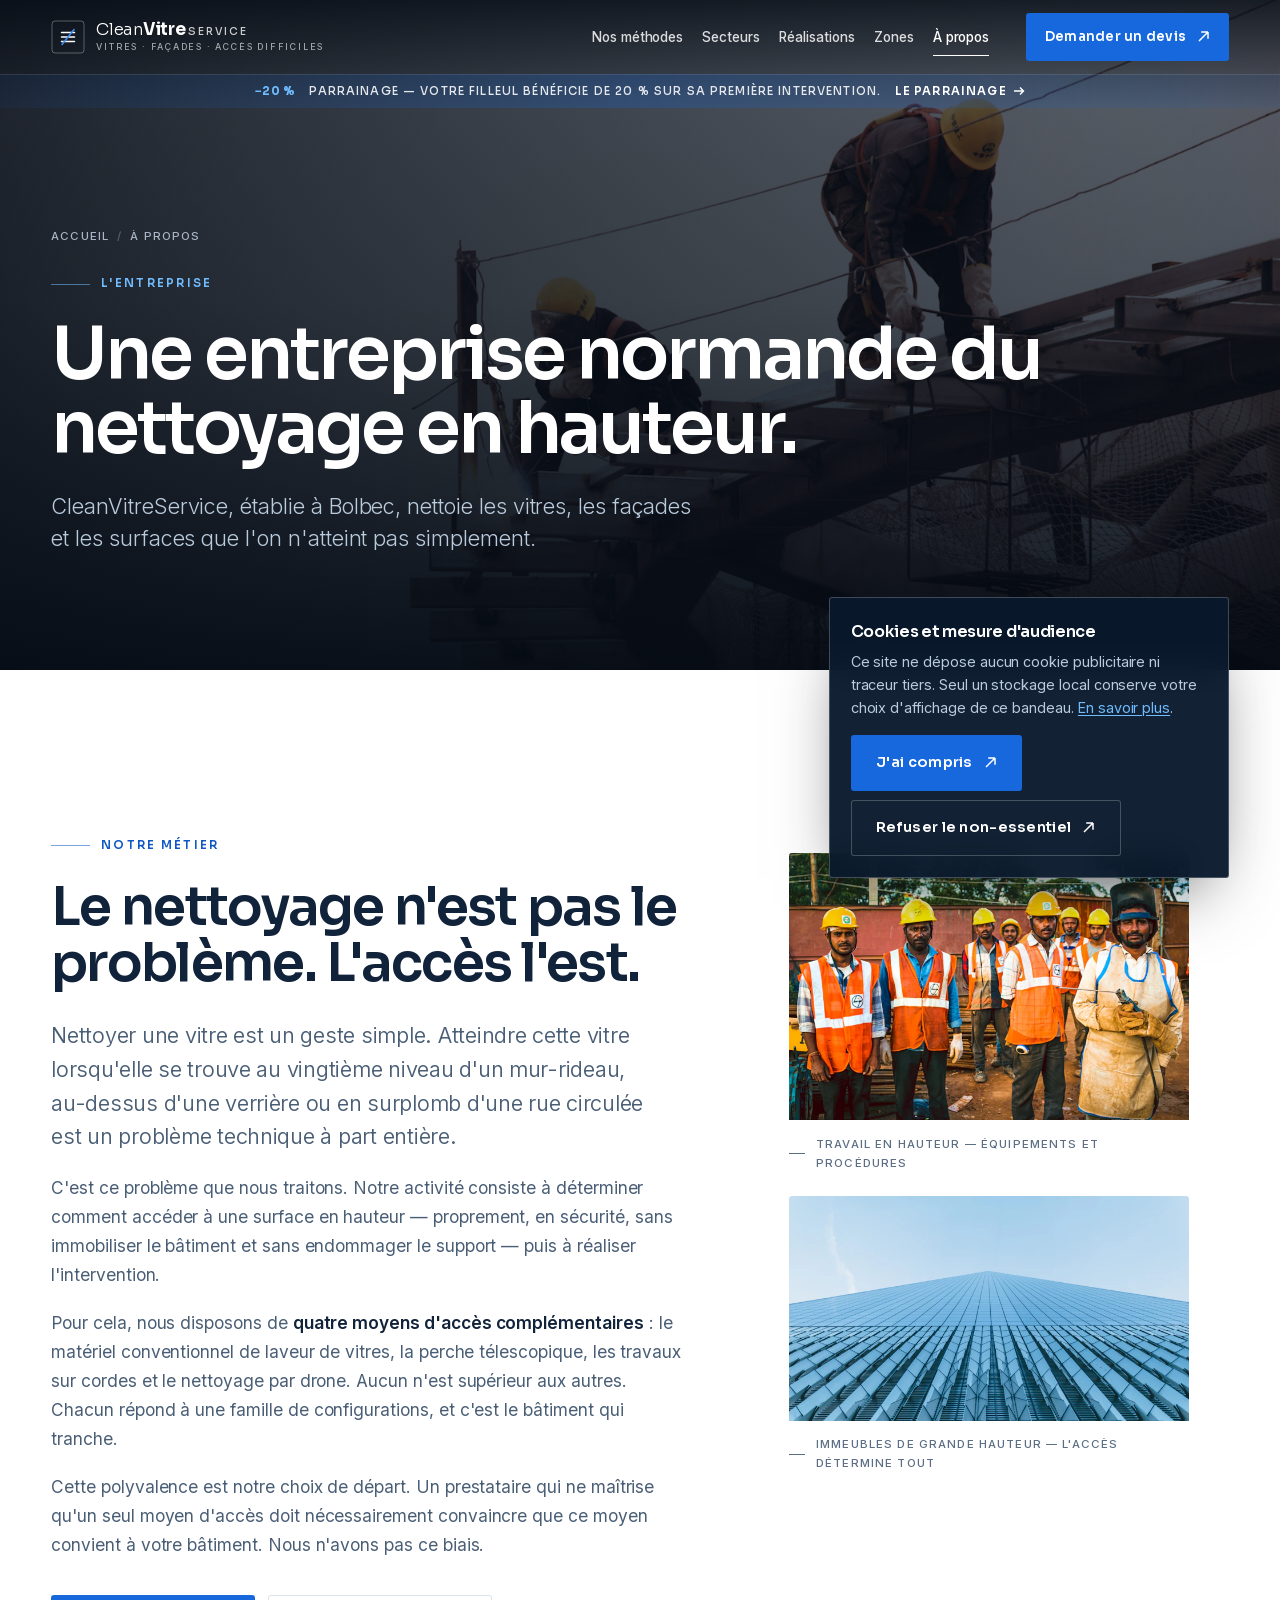
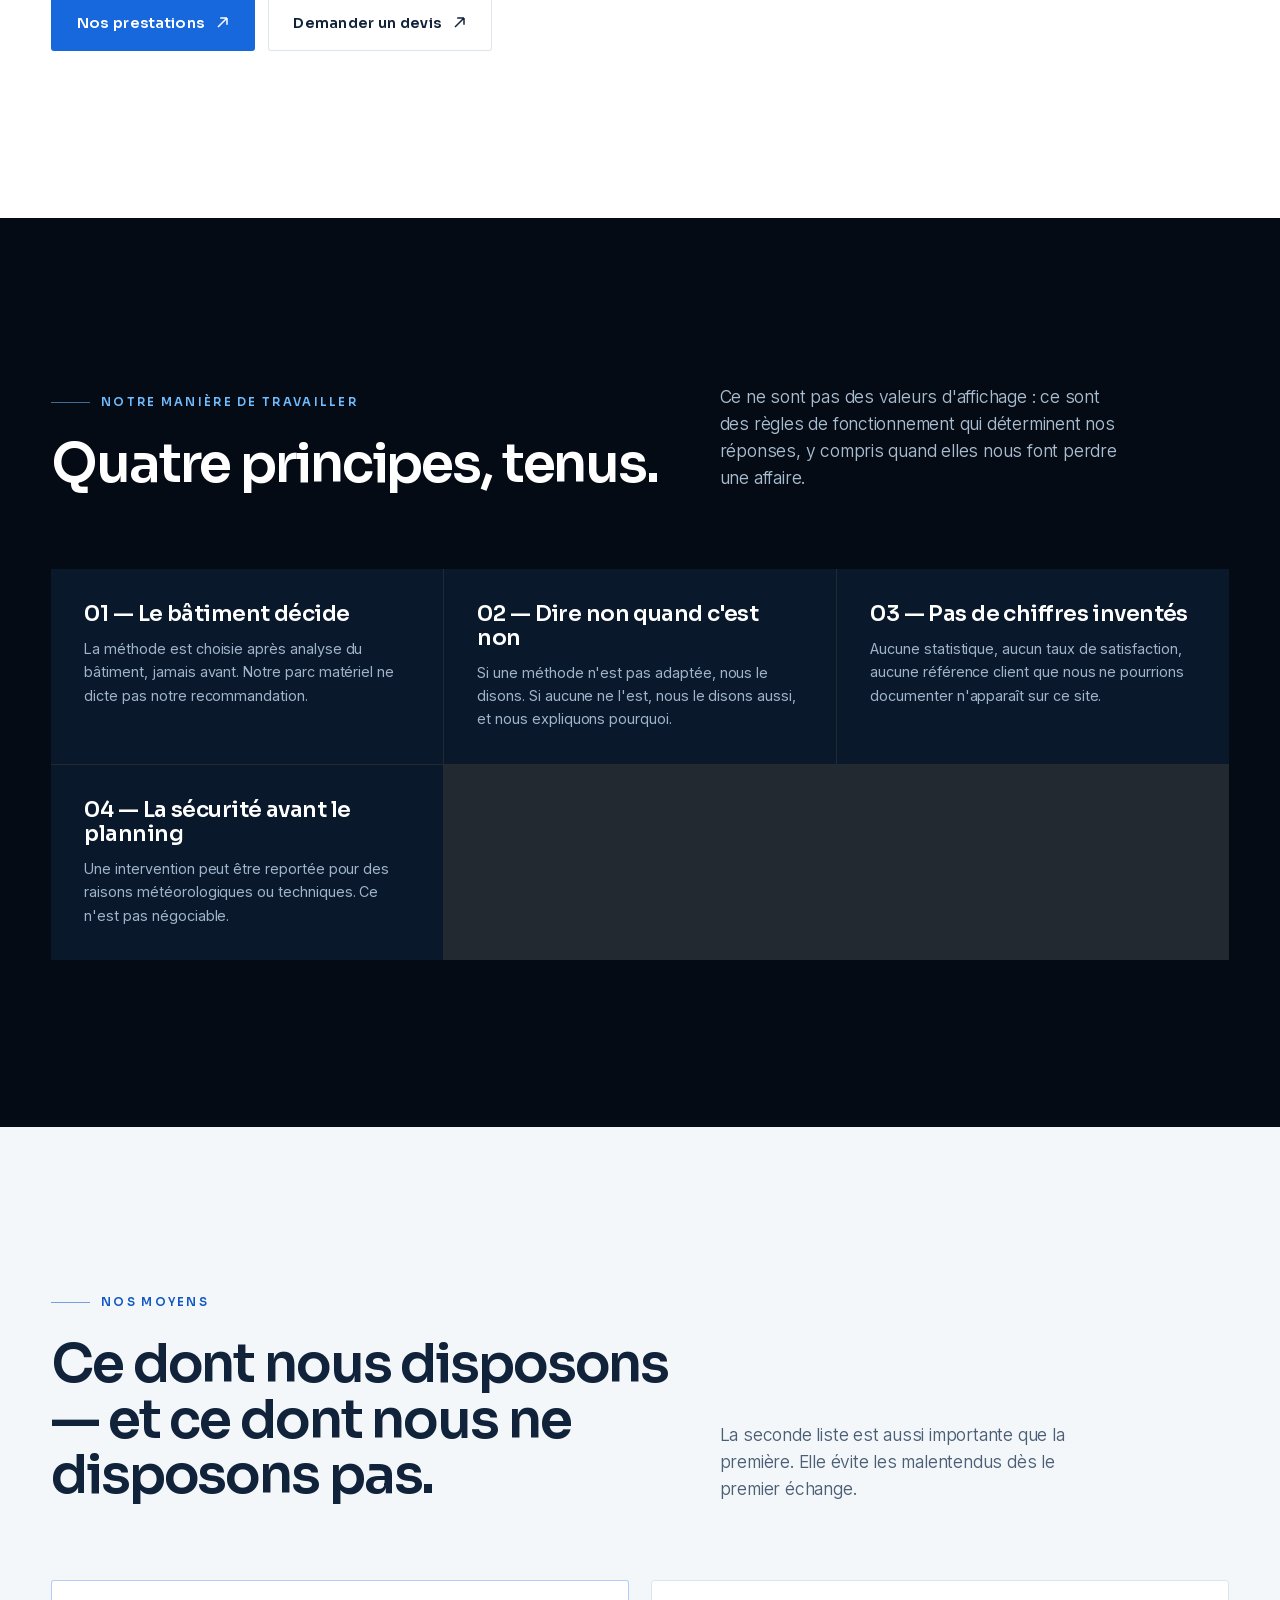
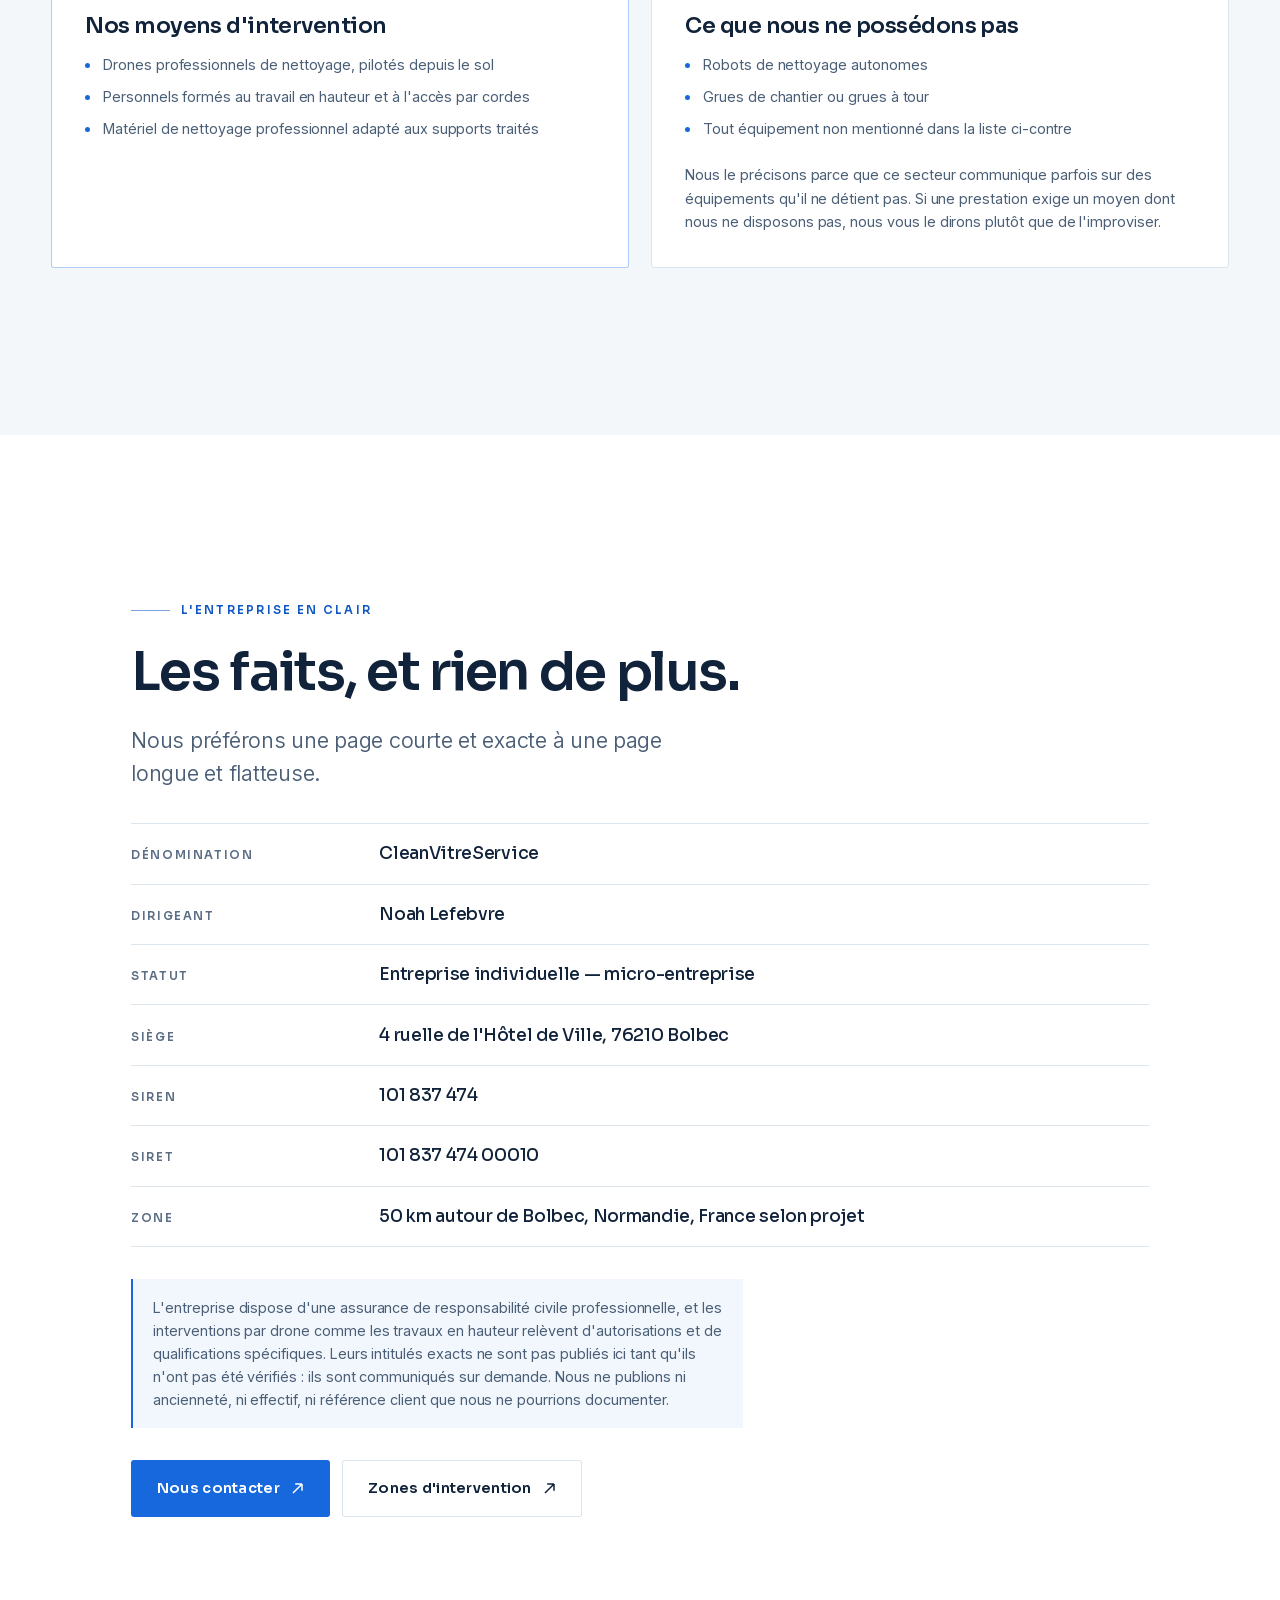
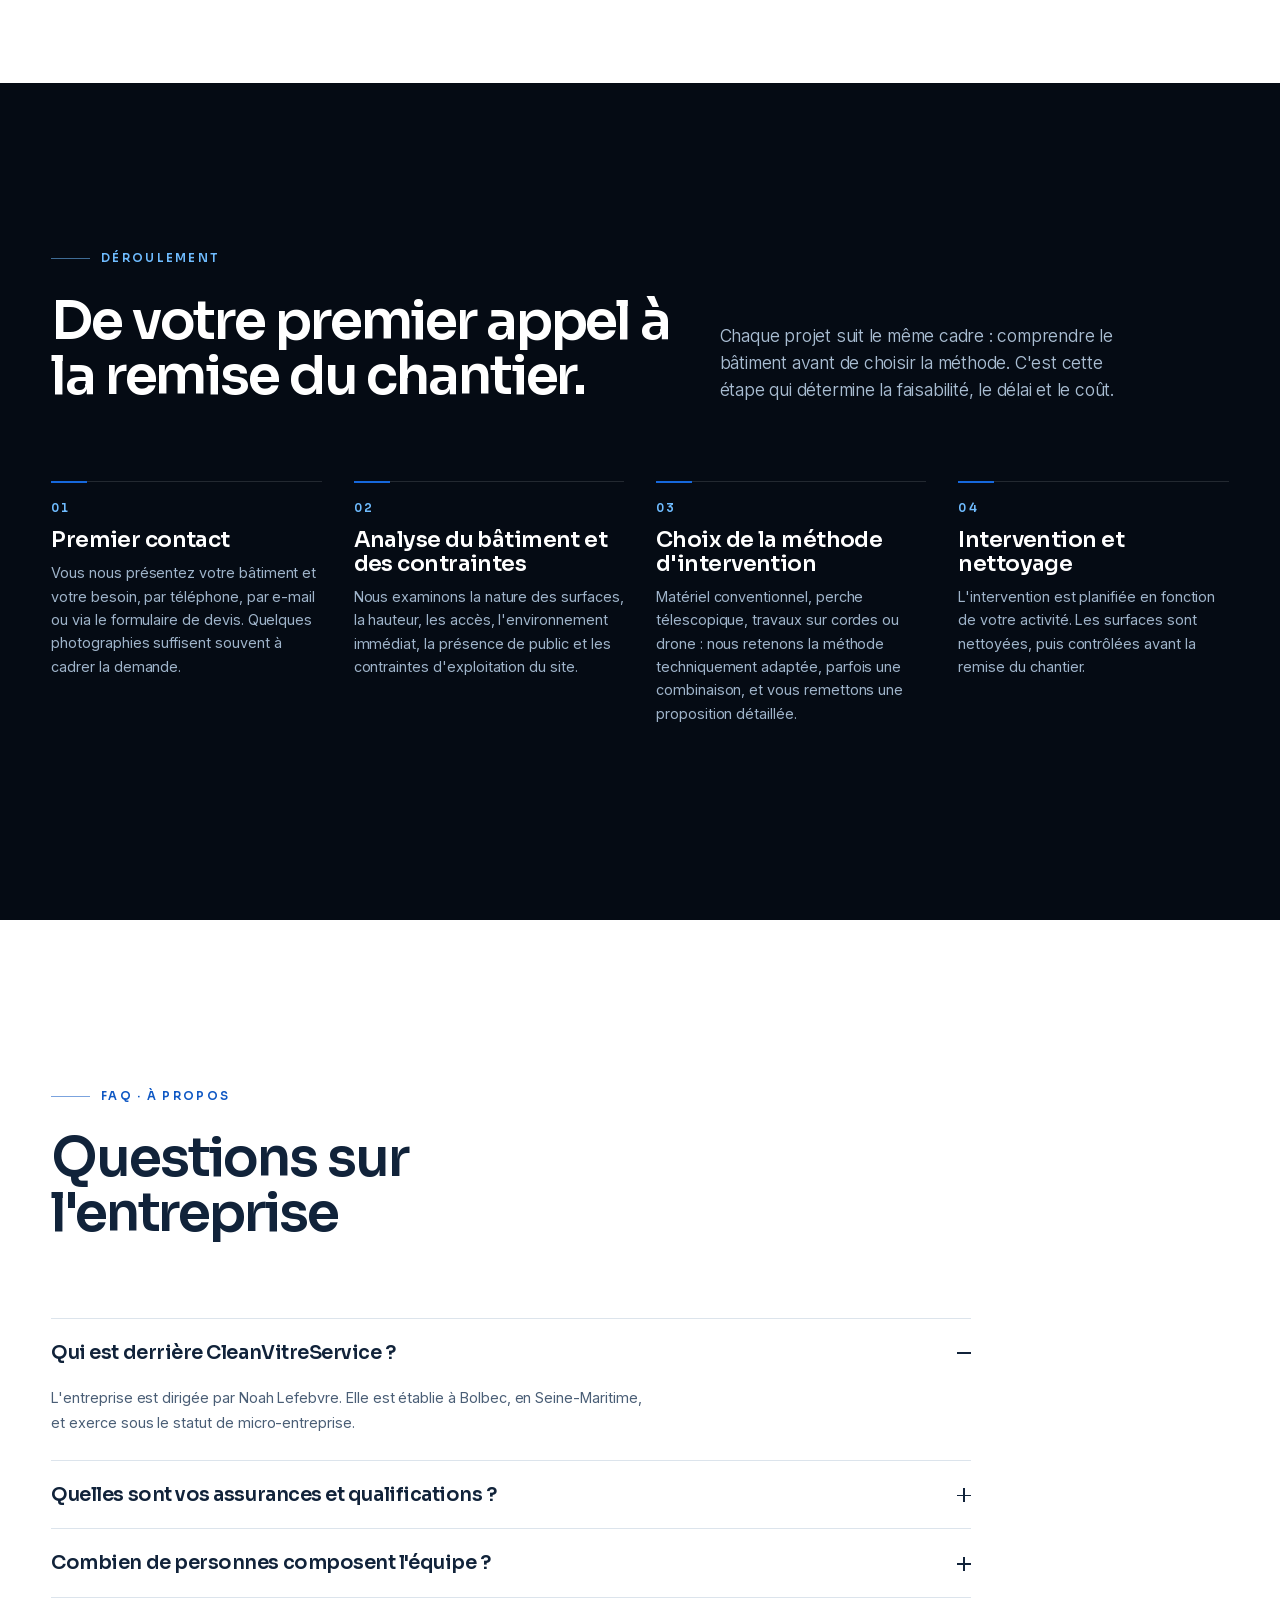
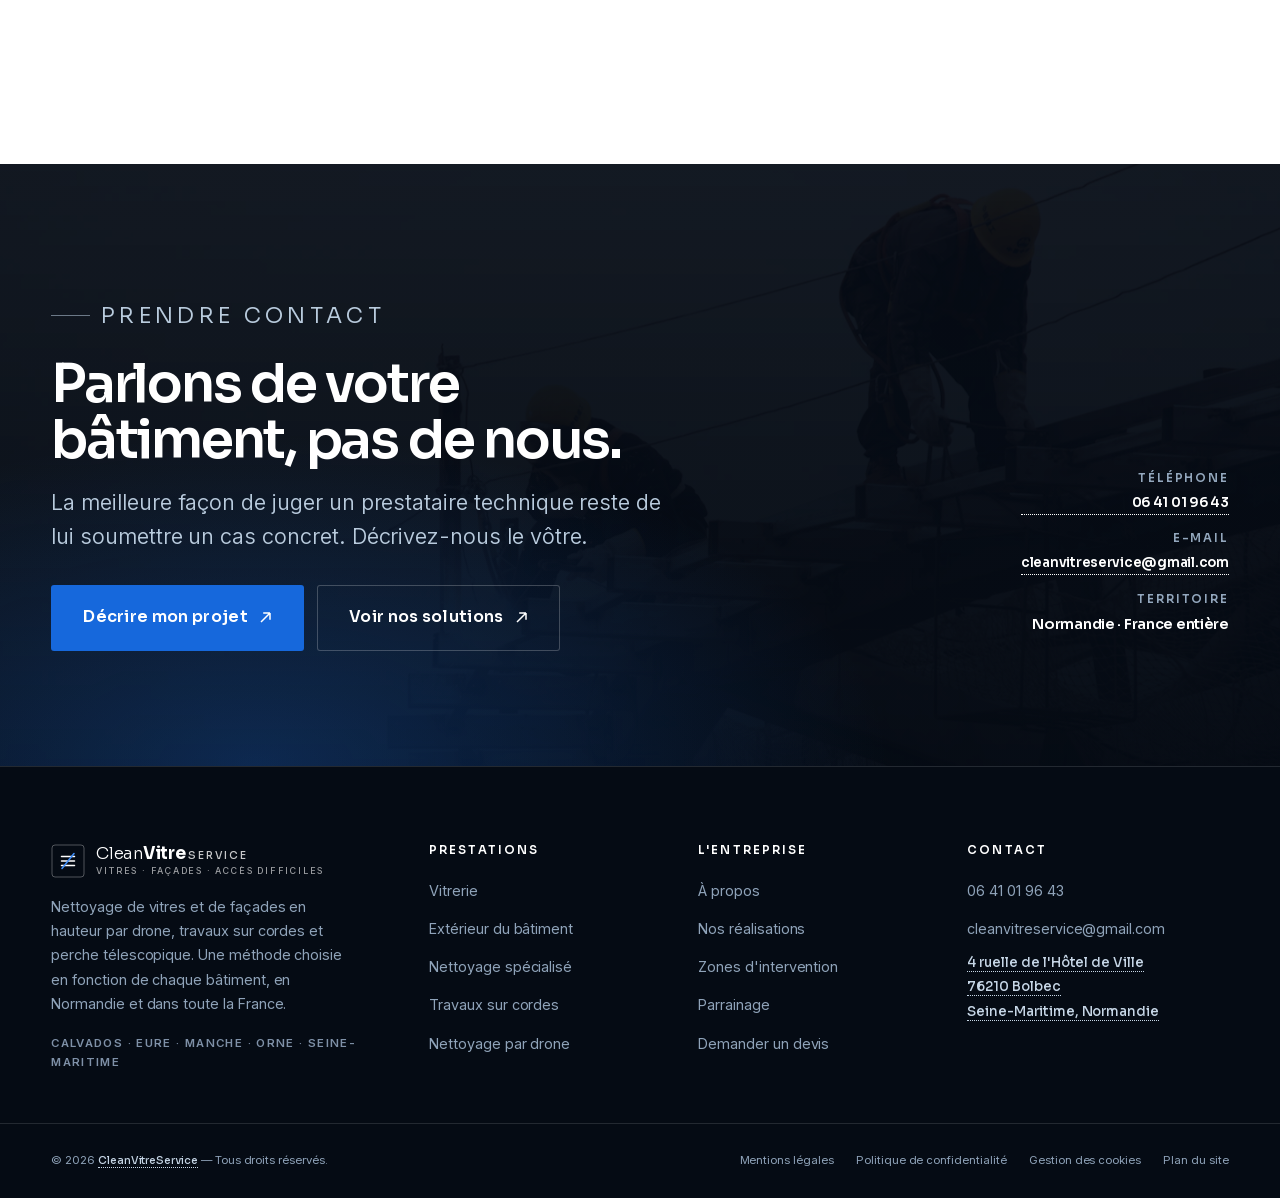
==== commit c2224148: "Publication : parrainage, retrait de la nacelle, devis sans grille Régénération de docs/, que GitHub" ====
--- a/docs/a-propos.html
+++ b/docs/a-propos.html
@@ -4,7 +4,7 @@
 <meta charset="utf-8">
 <meta name="viewport" content="width=device-width,initial-scale=1">
 <title>À propos de notre entreprise | CleanVitreService</title>
-<meta name="description" content="Prestataire technique du nettoyage de vitres et de façades en hauteur : drone, travaux sur cordes et nacelle. Nos moyens, notre méthode et nos principes.">
+<meta name="description" content="Prestataire technique du nettoyage de vitres et de façades en hauteur : drone, travaux sur cordes et perche télescopique. Nos moyens, notre méthode et nos principes.">
 <link rel="canonical" href="https://youssefde143-collab.github.io/nettoyage-hauteur-normandie/a-propos/">
 <meta name="robots" content="noindex,nofollow">
 <meta name="theme-color" content="#050B14">
@@ -13,27 +13,29 @@
 <meta property="og:site_name" content="CleanVitreService">
 <meta property="og:locale" content="fr_FR">
 <meta property="og:title" content="À propos de notre entreprise | CleanVitreService">
-<meta property="og:description" content="Prestataire technique du nettoyage de vitres et de façades en hauteur : drone, travaux sur cordes et nacelle. Nos moyens, notre méthode et nos principes.">
+<meta property="og:description" content="Prestataire technique du nettoyage de vitres et de façades en hauteur : drone, travaux sur cordes et perche télescopique. Nos moyens, notre méthode et nos principes.">
 <meta property="og:url" content="https://youssefde143-collab.github.io/nettoyage-hauteur-normandie/a-propos/">
 <meta property="og:image" content="https://youssefde143-collab.github.io/nettoyage-hauteur-normandie/assets/img/apropos-1-band-1100.webp">
 <meta property="og:image:width" content="1100">
 <meta property="og:image:height" content="619">
 <meta name="twitter:card" content="summary_large_image">
 <meta name="twitter:title" content="À propos de notre entreprise | CleanVitreService">
-<meta name="twitter:description" content="Prestataire technique du nettoyage de vitres et de façades en hauteur : drone, travaux sur cordes et nacelle. Nos moyens, notre méthode et nos principes.">
+<meta name="twitter:description" content="Prestataire technique du nettoyage de vitres et de façades en hauteur : drone, travaux sur cordes et perche télescopique. Nos moyens, notre méthode et nos principes.">
 <meta name="twitter:image" content="https://youssefde143-collab.github.io/nettoyage-hauteur-normandie/assets/img/apropos-1-band-1100.webp">
 <link rel="preconnect" href="index.html" crossorigin>
 <link rel="preload" href="assets/fonts/sora-latin.woff2" as="font" type="font/woff2" crossorigin>
 <link rel="preload" href="assets/fonts/inter-latin.woff2" as="font" type="font/woff2" crossorigin>
 <script>document.documentElement.className+=" js"</script>
-<link rel="stylesheet" href="assets/css/site.css?v=864097ded2209712">
+
+<link rel="stylesheet" href="assets/css/site.css?v=f99e8777d2209712">
 <link rel="icon" href="favicon.svg" type="image/svg+xml">
-<script type="application/ld+json">{"@context":"https://schema.org","@graph":[{"@type":["Organization","LocalBusiness"],"@id":"https://youssefde143-collab.github.io/nettoyage-hauteur-normandie/#organisation","name":"CleanVitreService","url":"https://youssefde143-collab.github.io/nettoyage-hauteur-normandie/","description":"Nettoyage de vitres, de façades et de surfaces difficiles d'accès. Matériel conventionnel, perches télescopiques, nacelle, travaux sur cordes et drone. Bolbec, Normandie.","founder":{"@type":"Person","name":"Noah Lefebvre"},"address":{"@type":"PostalAddress","streetAddress":"4 ruelle de l'Hôtel de Ville","postalCode":"76210","addressLocality":"Bolbec","addressRegion":"Normandie","addressCountry":"FR"},"telephone":"+33641019643","email":"cleanvitreservice@gmail.com","identifier":[{"@type":"PropertyValue","name":"SIREN","value":"101837474"},{"@type":"PropertyValue","name":"SIRET","value":"10183747400010"}],"areaServed":[{"@type":"AdministrativeArea","name":"Normandie"},{"@type":"City","name":"Bolbec"},{"@type":"Country","name":"France"}],"knowsAbout":["Nettoyage de vitres","Nettoyage de façades","Nettoyage de vérandas et verrières","Nettoyage de panneaux solaires","Travaux sur cordes","Nacelle élévatrice","Nettoyage par drone"]},{"@type":"WebSite","@id":"https://youssefde143-collab.github.io/nettoyage-hauteur-normandie/#site","url":"https://youssefde143-collab.github.io/nettoyage-hauteur-normandie/","name":"CleanVitreService","inLanguage":"fr-FR","publisher":{"@id":"https://youssefde143-collab.github.io/nettoyage-hauteur-normandie/#organisation"}},{"@type":"BreadcrumbList","itemListElement":[{"@type":"ListItem","position":1,"name":"Accueil","item":"https://youssefde143-collab.github.io/nettoyage-hauteur-normandie/"},{"@type":"ListItem","position":2,"name":"À propos de notre entreprise | CleanVitreService","item":"https://youssefde143-collab.github.io/nettoyage-hauteur-normandie/a-propos/"}]},{"@type":"FAQPage","mainEntity":[{"@type":"Question","name":"Qui est derrière CleanVitreService ?","acceptedAnswer":{"@type":"Answer","text":"L'entreprise est dirigée par Noah Lefebvre. Elle est établie à Bolbec, en Seine-Maritime, et exerce sous le statut de micro-entreprise."}},{"@type":"Question","name":"Quelles sont vos assurances et qualifications ?","acceptedAnswer":{"@type":"Answer","text":"L'entreprise dispose d'une assurance de responsabilité civile professionnelle, et les interventions par drone comme les travaux en hauteur relèvent d'autorisations et de qualifications spécifiques. Leurs intitulés exacts et leurs références ne sont pas publiés ici tant qu'ils n'ont pas été formellement vérifiés. Ils sont communiqués sur demande, notamment dans le cadre d'une consultation."}},{"@type":"Question","name":"Combien de personnes composent l'équipe ?","acceptedAnswer":{"@type":"Answer","text":"Cette information n'est pas publiée. Le dimensionnement de l'équipe mobilisée pour votre intervention figure dans le devis."}}]}]}</script>
+<script type="application/ld+json">{"@context":"https://schema.org","@graph":[{"@type":["Organization","LocalBusiness"],"@id":"https://youssefde143-collab.github.io/nettoyage-hauteur-normandie/#organisation","name":"CleanVitreService","url":"https://youssefde143-collab.github.io/nettoyage-hauteur-normandie/","description":"Nettoyage de vitres, de façades et de surfaces difficiles d'accès. Matériel conventionnel, perches télescopiques, travaux sur cordes et drone. Bolbec, Normandie.","founder":{"@type":"Person","name":"Noah Lefebvre"},"address":{"@type":"PostalAddress","streetAddress":"4 ruelle de l'Hôtel de Ville","postalCode":"76210","addressLocality":"Bolbec","addressRegion":"Normandie","addressCountry":"FR"},"telephone":"+33641019643","email":"cleanvitreservice@gmail.com","identifier":[{"@type":"PropertyValue","name":"SIREN","value":"101837474"},{"@type":"PropertyValue","name":"SIRET","value":"10183747400010"}],"areaServed":[{"@type":"AdministrativeArea","name":"Normandie"},{"@type":"City","name":"Bolbec"},{"@type":"Country","name":"France"}],"knowsAbout":["Nettoyage de vitres","Nettoyage de façades","Nettoyage de vérandas et verrières","Nettoyage de panneaux solaires","Travaux sur cordes","Perche télescopique","Nettoyage par drone"]},{"@type":"WebSite","@id":"https://youssefde143-collab.github.io/nettoyage-hauteur-normandie/#site","url":"https://youssefde143-collab.github.io/nettoyage-hauteur-normandie/","name":"CleanVitreService","inLanguage":"fr-FR","publisher":{"@id":"https://youssefde143-collab.github.io/nettoyage-hauteur-normandie/#organisation"}},{"@type":"BreadcrumbList","itemListElement":[{"@type":"ListItem","position":1,"name":"Accueil","item":"https://youssefde143-collab.github.io/nettoyage-hauteur-normandie/"},{"@type":"ListItem","position":2,"name":"À propos de notre entreprise | CleanVitreService","item":"https://youssefde143-collab.github.io/nettoyage-hauteur-normandie/a-propos/"}]},{"@type":"FAQPage","mainEntity":[{"@type":"Question","name":"Qui est derrière CleanVitreService ?","acceptedAnswer":{"@type":"Answer","text":"L'entreprise est dirigée par Noah Lefebvre. Elle est établie à Bolbec, en Seine-Maritime, et exerce sous le statut de micro-entreprise."}},{"@type":"Question","name":"Quelles sont vos assurances et qualifications ?","acceptedAnswer":{"@type":"Answer","text":"L'entreprise dispose d'une assurance de responsabilité civile professionnelle, et les interventions par drone comme les travaux en hauteur relèvent d'autorisations et de qualifications spécifiques. Leurs intitulés exacts et leurs références ne sont pas publiés ici tant qu'ils n'ont pas été formellement vérifiés. Ils sont communiqués sur demande, notamment dans le cadre d'une consultation."}},{"@type":"Question","name":"Combien de personnes composent l'équipe ?","acceptedAnswer":{"@type":"Answer","text":"Cette information n'est pas publiée. Le dimensionnement de l'équipe mobilisée pour votre intervention figure dans le devis."}}]}]}</script>
 </head>
-<body>
+<body class="a-promo">
 <a class="skip" href="#principal">Aller au contenu principal</a>
 
-<header class="nav" id="entete" data-dark="true">
+
+<header class="nav nav--promo" id="entete" data-dark="true">
   <div class="nav__in">
     
   <a class="wm" href="index.html">
@@ -53,10 +55,17 @@
       <span></span><span></span><span></span>
     </button>
   </div>
+  
+<a class="promo" href="parrainage.html">
+  <span class="promo__tag">&minus;20&nbsp;%</span>
+  <span class="promo__t">Parrainage &mdash; votre filleul bénéficie de 20&nbsp;% sur sa première intervention.</span>
+  <span class="promo__s">Parrainage &middot; 20&nbsp;% pour votre filleul</span>
+  <span class="promo__a">Le parrainage<svg width="12" height="12" viewBox="0 0 12 12" fill="none" aria-hidden="true"><path d="M1 6h9.5M7 2.5 10.5 6 7 9.5" stroke="currentColor" stroke-width="1.4"/></svg></span>
+</a>
 </header>
 
 <div class="mob" id="menu-mobile" hidden>
-  <nav class="mob__links" aria-label="Navigation mobile"><a href="index.html" class="" style="--i:0">Accueil</a><a href="services.html" class="" style="--i:1">Nos méthodes</a><a href="nettoyage-par-drone.html" class="mob__sub" style="--i:2">Nettoyage par drone</a><a href="travaux-sur-cordes.html" class="mob__sub" style="--i:3">Travaux sur cordes</a><a href="nettoyage-avec-nacelle.html" class="mob__sub" style="--i:4">Nettoyage avec nacelle</a><a href="secteurs-dactivite.html" class="" style="--i:5">Secteurs d'activité</a><a href="realisations.html" class="" style="--i:6">Réalisations</a><a href="zones-intervention.html" class="" style="--i:7">Zones d'intervention</a><a href="a-propos.html" class="" style="--i:8" aria-current="page">À propos</a><a href="contact.html" class="" style="--i:9">Contact</a></nav>
+  <nav class="mob__links" aria-label="Navigation mobile"><a href="index.html" class="" style="--i:0">Accueil</a><a href="services.html" class="" style="--i:1">Nos méthodes</a><a href="nettoyage-par-drone.html" class="mob__sub" style="--i:2">Nettoyage par drone</a><a href="travaux-sur-cordes.html" class="mob__sub" style="--i:3">Travaux sur cordes</a><a href="secteurs-dactivite.html" class="" style="--i:4">Secteurs d'activité</a><a href="realisations.html" class="" style="--i:5">Réalisations</a><a href="zones-intervention.html" class="" style="--i:6">Zones d'intervention</a><a href="a-propos.html" class="" style="--i:7" aria-current="page">À propos</a><a href="parrainage.html" class="" style="--i:8">Parrainage</a><a href="contact.html" class="" style="--i:9">Contact</a></nav>
   <div class="mob__foot">
     <a class="btn  " href="contact.html">Demander un devis<svg class="btn__ar" width="13" height="13" viewBox="0 0 13 13" fill="none" aria-hidden="true"><path d="M2 11 11 2M11 2H4.2M11 2v6.8" stroke="currentColor" stroke-width="1.5"/></svg></a>
     <div class="mob__meta">
@@ -89,7 +98,7 @@
         <div class="prose" style="margin-top:1.8rem;max-width:58ch">
           <p class="lead">Nettoyer une vitre est un geste simple. Atteindre cette vitre lorsqu'elle se trouve au vingtième niveau d'un mur-rideau, au-dessus d'une verrière ou en surplomb d'une rue circulée est un problème technique à part entière.</p>
           <p>C'est ce problème que nous traitons. Notre activité consiste à déterminer comment accéder à une surface en hauteur — proprement, en sécurité, sans immobiliser le bâtiment et sans endommager le support — puis à réaliser l'intervention.</p>
-          <p>Pour cela, nous disposons de <strong>cinq moyens d'accès complémentaires</strong> : le nettoyage par drone, les travaux sur cordes et le nettoyage avec nacelle élévatrice. Aucune n'est supérieure aux autres. Chacune répond à une famille de configurations, et c'est le bâtiment qui tranche.</p>
+          <p>Pour cela, nous disposons de <strong>quatre moyens d'accès complémentaires</strong> : le matériel conventionnel de laveur de vitres, la perche télescopique, les travaux sur cordes et le nettoyage par drone. Aucun n'est supérieur aux autres. Chacun répond à une famille de configurations, et c'est le bâtiment qui tranche.</p>
           <p>Cette polyvalence est notre choix de départ. Un prestataire qui ne maîtrise qu'un seul moyen d'accès doit nécessairement convaincre que ce moyen convient à votre bâtiment. Nous n'avons pas ce biais.</p>
         </div>
         <div class="btn-row" style="margin-top:2.2rem"><a class="btn  " href="services.html">Nos prestations<svg class="btn__ar" width="13" height="13" viewBox="0 0 13 13" fill="none" aria-hidden="true"><path d="M2 11 11 2M11 2H4.2M11 2v6.8" stroke="currentColor" stroke-width="1.5"/></svg></a><a class="btn btn--ghost " href="contact.html">Demander un devis<svg class="btn__ar" width="13" height="13" viewBox="0 0 13 13" fill="none" aria-hidden="true"><path d="M2 11 11 2M11 2H4.2M11 2v6.8" stroke="currentColor" stroke-width="1.5"/></svg></a></div>
@@ -133,8 +142,7 @@
         <ul>
           <li>Drones professionnels de nettoyage, pilotés depuis le sol</li>
           <li>Personnels formés au travail en hauteur et à l'accès par cordes</li>
-          <li>Nacelles élévatrices — plateformes élévatrices mobiles de personnel</li>
-          <li>Matériel de nettoyage professionnel adapté aux supports traités</li>
+                    <li>Matériel de nettoyage professionnel adapté aux supports traités</li>
         </ul>
       </div>
       <div class="card rv" style="--i:1">
@@ -192,7 +200,7 @@
       </div>
     </div>
     <ol class="proc" data-stagger>
-      <li><h3>Premier contact</h3><p>Vous nous présentez votre bâtiment et votre besoin, par téléphone, par e-mail ou via le formulaire de devis. Quelques photographies suffisent souvent à cadrer la demande.</p></li><li><h3>Analyse du bâtiment et des contraintes</h3><p>Nous examinons la nature des surfaces, la hauteur, les accès, l'environnement immédiat, la présence de public et les contraintes d'exploitation du site.</p></li><li><h3>Choix de la méthode d'intervention</h3><p>Drone, cordes ou nacelle : nous retenons la méthode techniquement adaptée, parfois une combinaison, et vous remettons une proposition détaillée.</p></li><li><h3>Intervention et nettoyage</h3><p>L'intervention est planifiée en fonction de votre activité. Les surfaces sont nettoyées, puis contrôlées avant la remise du chantier.</p></li>
+      <li><h3>Premier contact</h3><p>Vous nous présentez votre bâtiment et votre besoin, par téléphone, par e-mail ou via le formulaire de devis. Quelques photographies suffisent souvent à cadrer la demande.</p></li><li><h3>Analyse du bâtiment et des contraintes</h3><p>Nous examinons la nature des surfaces, la hauteur, les accès, l'environnement immédiat, la présence de public et les contraintes d'exploitation du site.</p></li><li><h3>Choix de la méthode d'intervention</h3><p>Matériel conventionnel, perche télescopique, travaux sur cordes ou drone : nous retenons la méthode techniquement adaptée, parfois une combinaison, et vous remettons une proposition détaillée.</p></li><li><h3>Intervention et nettoyage</h3><p>L'intervention est planifiée en fonction de votre activité. Les surfaces sont nettoyées, puis contrôlées avant la remise du chantier.</p></li>
     </ol>
   </div>
 </section>
@@ -265,7 +273,7 @@
       <span class="wm__base">Vitres · Façades · Accès difficiles</span>
     </span>
   </div></div>
-      <p>Nettoyage de vitres et de façades en hauteur par drone, travaux sur cordes et nacelle. Une méthode choisie en fonction de chaque bâtiment, en Normandie et dans toute la France.</p>
+      <p>Nettoyage de vitres et de façades en hauteur par drone, travaux sur cordes et perche télescopique. Une méthode choisie en fonction de chaque bâtiment, en Normandie et dans toute la France.</p>
       <p style="font-size:var(--t-micro);letter-spacing:.12em;text-transform:uppercase;color:#7F91A8;font-weight:600">Calvados · Eure · Manche · Orne · Seine-Maritime</p>
     </div>
     
@@ -273,7 +281,7 @@
     <h3>Prestations</h3>
     <ul>
       <li><a href="services.html#vitrerie">Vitrerie</a></li><li><a href="services.html#exterieur">Extérieur du bâtiment</a></li><li><a href="services.html#specialise">Nettoyage spécialisé</a></li>
-      <li><a href="nettoyage-avec-nacelle.html">Nacelle élévatrice</a></li><li><a href="travaux-sur-cordes.html">Travaux sur cordes</a></li><li><a href="nettoyage-par-drone.html">Nettoyage par drone</a></li>
+      <li><a href="travaux-sur-cordes.html">Travaux sur cordes</a></li><li><a href="nettoyage-par-drone.html">Nettoyage par drone</a></li>
     </ul>
   </div>
   <div>
@@ -282,6 +290,7 @@
       <li><a href="a-propos.html">À propos</a></li>
       <li><a href="realisations.html">Nos réalisations</a></li>
       <li><a href="zones-intervention.html">Zones d'intervention</a></li>
+      <li><a href="parrainage.html">Parrainage</a></li>
       <li><a href="contact.html">Demander un devis</a></li>
     </ul>
   </div>
@@ -291,7 +300,6 @@
       <li><a href="tel:+33641019643">06 41 01 96 43</a></li>
       <li><a href="mailto:cleanvitreservice@gmail.com">cleanvitreservice@gmail.com</a></li>
       <li><span class="ph">4 ruelle de l'Hôtel de Ville<br>76210 Bolbec<br>Seine-Maritime, Normandie</span></li>
-      <li><span class="ph">undefined</span></li>
       
     </ul>
   </div>
@@ -326,6 +334,7 @@
   </div>
 </aside>
 
-<script src="assets/js/site.js?v=47ce7dee" defer></script>
+<script src="assets/js/site.js?v=7b9d831e" defer></script>
+
 </body>
 </html>
--- a/docs/assets/css/site.css
+++ b/docs/assets/css/site.css
@@ -1111,3 +1111,126 @@
 @media(min-width:620px){.facts div{grid-template-columns:14rem 1fr;gap:1.5rem;align-items:baseline}}
 .facts dt{font-family:var(--f-display);font-size:var(--t-micro);letter-spacing:.14em;text-transform:uppercase;color:var(--c-label);font-weight:600}
 .facts dd{margin:0;font-family:var(--f-display);font-weight:500;letter-spacing:-.018em;color:var(--text)}
+
+/* ---------- Intro « nettoyage de vitre » (accueil) ----------
+   Le calque reste masqué tant que le script en tête de document n'a pas
+   posé `html.vt-on` — session neuve, mouvement non réduit, JavaScript
+   actif. Une animation de secours l'escamote après 4,2 s : si intro.js
+   ne se charge pas, la page redevient normale d'elle-même.             */
+.vt{display:none}
+.vt-on .vt{
+  display:block;position:fixed;inset:0;z-index:400;
+  pointer-events:none;overflow:hidden;contain:layout paint;
+  animation:vt-secours 360ms linear 4.2s forwards;
+}
+@keyframes vt-secours{to{opacity:0;visibility:hidden}}
+
+/* Vue troublée de la page réelle, derrière la vitre. */
+.vt__blur{
+  position:absolute;inset:0;will-change:clip-path;
+  backdrop-filter:blur(11px) saturate(.82) brightness(.88);
+  -webkit-backdrop-filter:blur(11px) saturate(.82) brightness(.88);
+  background:linear-gradient(135deg,rgba(13,33,55,.3),rgba(7,16,29,.14) 46%,rgba(21,47,76,.32));
+}
+.vt__glass,.vt__fx{position:absolute;inset:0;width:100%;height:100%}
+.vt__tool{position:absolute;top:0;left:0;will-change:transform,opacity}
+.vt__tool svg{display:block}
+
+.vt--out{opacity:0;transition:opacity 280ms var(--e-out)}
+.vt--cut{transition-duration:160ms}
+
+@media(prefers-reduced-motion:reduce){.vt{display:none!important}}
+
+/* ---------- Annonce de parrainage, dans l'en-tête ----------
+   Une seule ligne sous la barre de navigation, qui s'escamote dès que
+   l'en-tête passe en mode défilé : présente à l'arrivée, jamais encombrante
+   ensuite. Aucun pop-up, aucun clignotement.                              */
+body.a-promo{--nav-h:108px}
+.nav--promo{flex-direction:column;align-items:stretch;justify-content:stretch}
+.nav--promo .nav__in{flex:1 1 auto;min-height:0}
+.promo{
+  flex:none;height:34px;display:flex;align-items:center;justify-content:center;
+  gap:.85rem;overflow:hidden;white-space:nowrap;padding-inline:var(--gut);
+  border-top:1px solid rgba(255,255,255,.1);
+  background:linear-gradient(to right,rgba(22,104,220,.08),rgba(22,104,220,.26),rgba(22,104,220,.08));
+  color:rgba(255,255,255,.88);font-family:var(--f-display);
+  font-size:var(--t-micro);letter-spacing:.1em;text-transform:uppercase;font-weight:500;
+  transition:height var(--d-section) var(--e),opacity var(--d-panel) var(--e),
+             background var(--d-section) var(--e),border-color var(--d-section);
+}
+.promo:hover{background:linear-gradient(to right,rgba(22,104,220,.12),rgba(22,104,220,.4),rgba(22,104,220,.12));color:#fff}
+.promo__tag{font-weight:700;letter-spacing:.05em;color:var(--blue-light);flex:none}
+.promo__s{display:none}
+.promo__a{display:inline-flex;align-items:center;gap:.4rem;flex:none;color:#fff;font-weight:600}
+.promo__a svg{transition:transform var(--d-micro) var(--e-out)}
+.promo:hover .promo__a svg{transform:translateX(3px)}
+.nav.is-solid .promo{height:0;opacity:0;pointer-events:none;border-top-color:transparent}
+@media(max-width:860px){
+  .promo{gap:.55rem;letter-spacing:.07em}
+  .promo__t{display:none}
+  .promo__s{display:inline}
+  .promo__a{font-size:0;gap:0}
+}
+@media(max-width:420px){.promo__tag{display:none}}
+
+/* ---------- Parrainage : bloc d'accueil et page dédiée ----------
+   Le chiffre est traité en typographie, pas en pastille de réduction :
+   une remise annoncée comme une remise de supermarché abîmerait le reste. */
+.refer{display:grid;gap:var(--s-7)}
+@media(min-width:960px){
+  .refer{grid-template-columns:minmax(0,.8fr) minmax(0,1.5fr);gap:clamp(3rem,7vw,7rem);align-items:center}
+}
+.refer__n{position:relative;padding-left:clamp(1.2rem,2.4vw,2.2rem);border-left:1px solid var(--line-dark-2)}
+.refer__v{display:flex;align-items:flex-start;gap:.06em;font-family:var(--f-display);color:#fff;line-height:.78}
+.refer__num{font-size:clamp(5rem,15vw,12.5rem);font-weight:200;letter-spacing:-.065em}
+.refer__pc{font-size:clamp(1.7rem,4.4vw,3.2rem);font-weight:300;color:var(--blue-light);margin-top:.28em}
+.refer__leg{
+  display:block;margin-top:clamp(.9rem,2vw,1.6rem);max-width:27ch;
+  font-family:var(--f-display);font-size:var(--t-micro);font-weight:600;
+  letter-spacing:.14em;text-transform:uppercase;color:var(--c-label);line-height:1.7;
+}
+.refer__b h2{max-width:16ch}
+.refer__b .lead{max-width:54ch;margin-top:var(--s-5)}
+.refer__l{list-style:none;margin:var(--s-7) 0 0;padding:0;display:grid;gap:0}
+.refer__l li{
+  display:grid;grid-template-columns:3.2rem 1fr;gap:clamp(.8rem,1.6vw,1.4rem);
+  padding:clamp(.95rem,1.8vw,1.3rem) 0;border-top:1px solid var(--c-rule);
+  font-size:var(--t-small);color:var(--c-prose);line-height:1.6;
+}
+.refer__l li:last-child{border-bottom:1px solid var(--c-rule)}
+.refer__l b{
+  font-family:var(--f-display);font-size:var(--t-micro);font-weight:600;
+  letter-spacing:.14em;color:var(--blue-light);padding-top:.15em;
+}
+.refer .btn-row{margin-top:var(--s-7)}
+
+/* ---------- Approche tarifaire : pas de grille de prix ---------- */
+.tailor{display:grid;gap:var(--s-7)}
+@media(min-width:900px){
+  .tailor{grid-template-columns:minmax(0,1fr) minmax(0,1fr);gap:clamp(2.5rem,6vw,6rem);align-items:start}
+}
+.tailor h2{max-width:15ch}
+.tailor__p{max-width:52ch;margin-top:var(--s-5);font-size:var(--t-lead);color:var(--c-lead);line-height:1.6;font-weight:350}
+.tailor__l{list-style:none;margin:0;padding:0;display:grid;gap:0}
+.tailor__l li{
+  padding:clamp(1rem,2vw,1.45rem) 0;border-top:1px solid var(--c-rule);
+  display:flex;align-items:baseline;gap:1rem;
+  font-family:var(--f-display);font-size:var(--t-h4);font-weight:500;letter-spacing:-.02em;
+}
+.tailor__l li:last-child{border-bottom:1px solid var(--c-rule)}
+.tailor__l i{
+  flex:none;width:5px;height:5px;border-radius:50%;background:var(--blue);
+  transform:translateY(-.3em);
+}
+/* Les liens glissés dans une aide de champ doivent se voir. */
+.field__hint a{color:var(--c-eyebrow);text-decoration:underline;text-underline-offset:2px}
+.tailor__l span{display:block;font-family:var(--f-body);font-size:var(--t-small);font-weight:400;color:var(--c-prose);letter-spacing:0;margin-top:.3rem}
+.tailor__f{margin-top:var(--s-6);font-size:var(--t-small);color:var(--c-prose);max-width:52ch}
+
+/* ---------- Code de parrainage dans le formulaire ---------- */
+.par__note{margin:.55rem 0 0;font-size:var(--t-small);line-height:1.55;display:none}
+.par__note.is-on{display:block}
+.par__note b{display:block;font-family:var(--f-display);font-weight:600;letter-spacing:-.01em;margin-bottom:.15rem}
+.par__note--ok{color:var(--blue-light)}
+.par__note--info{color:var(--c-prose)}
+input#parrainage{text-transform:uppercase;letter-spacing:.08em;font-family:var(--f-display)}
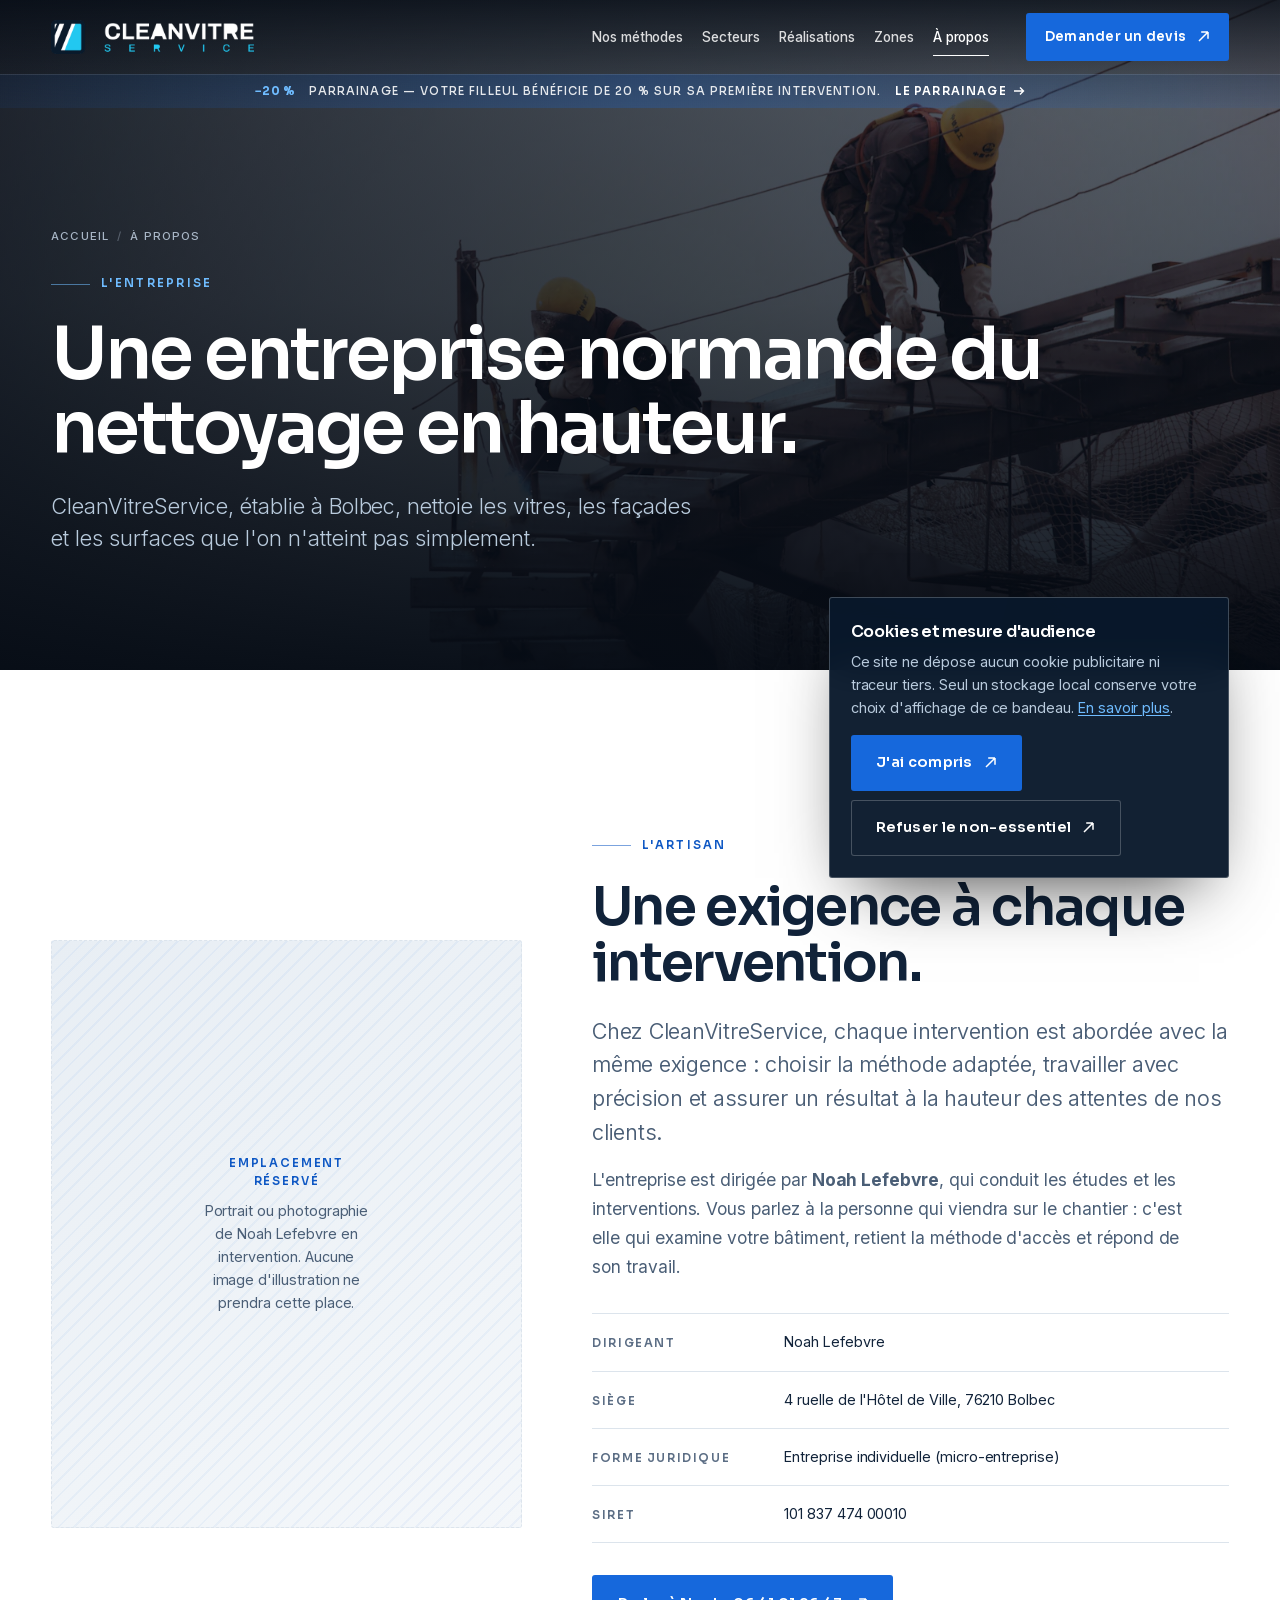
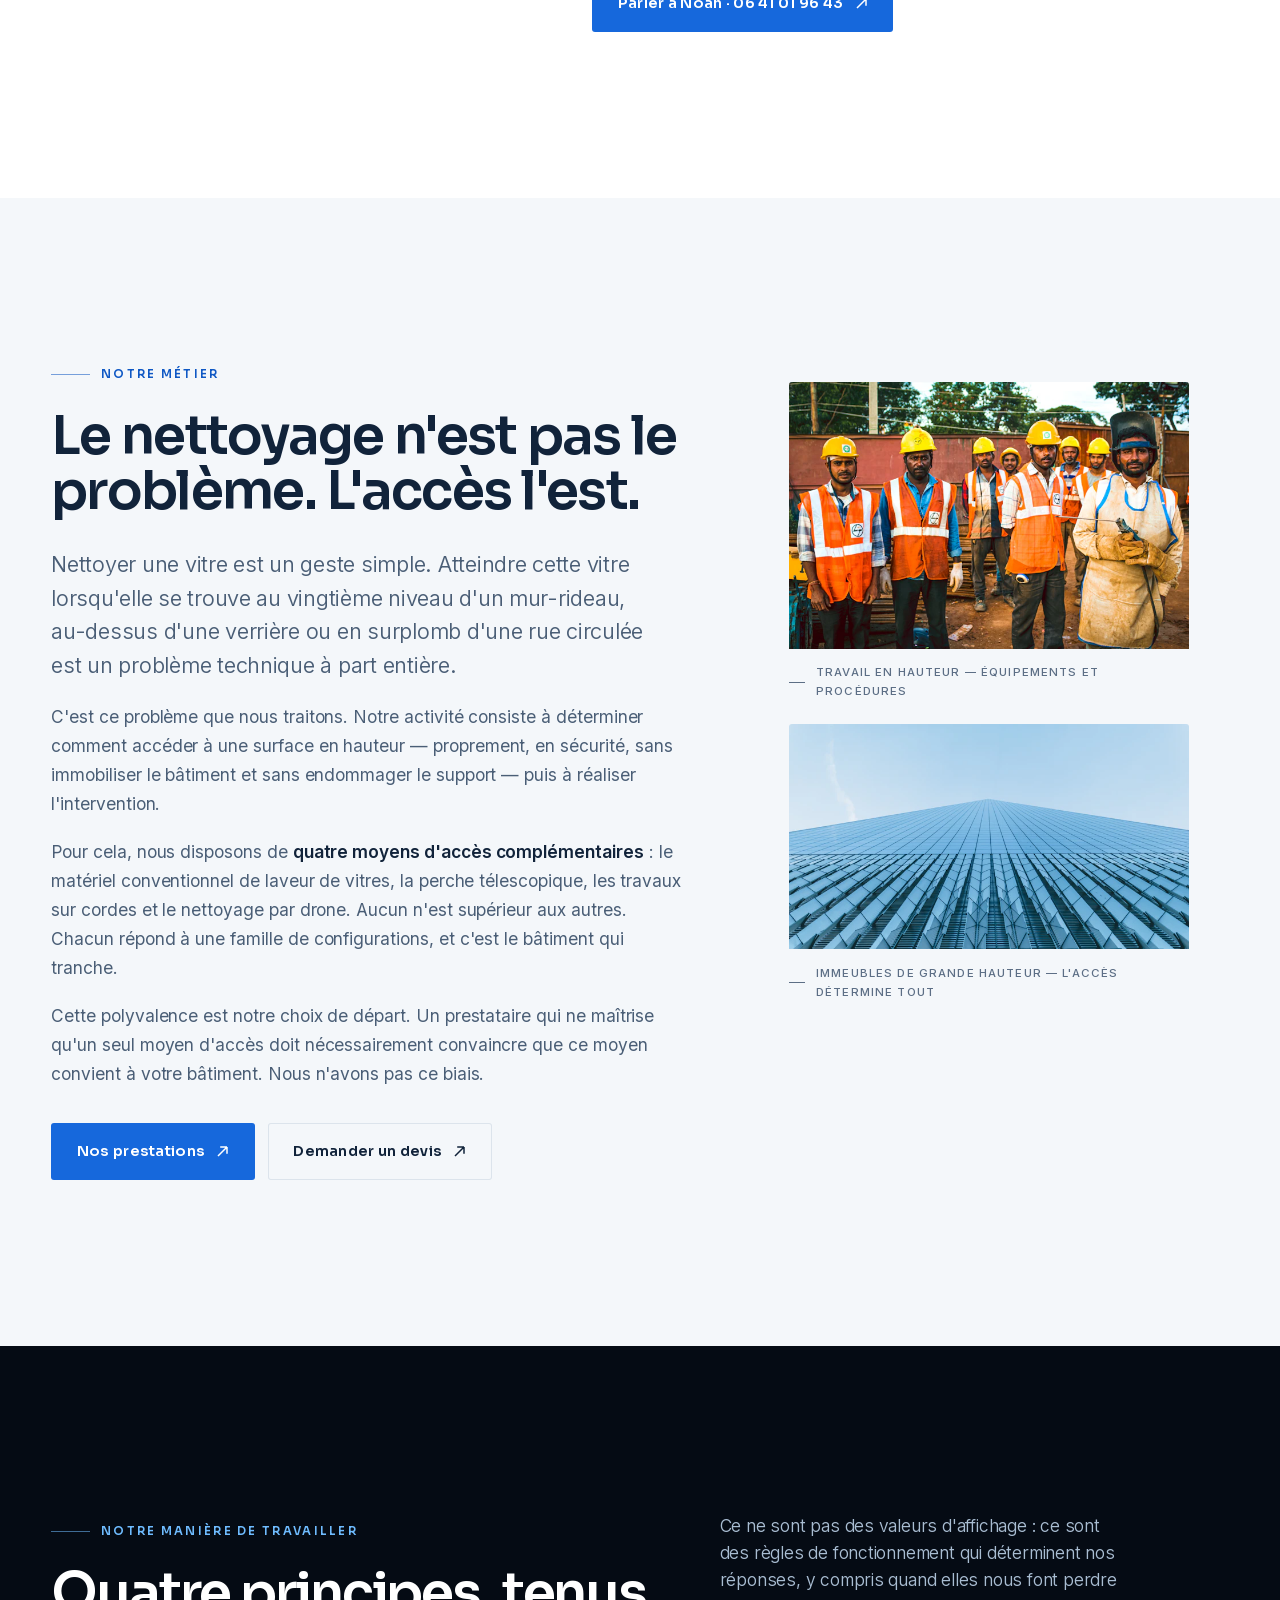
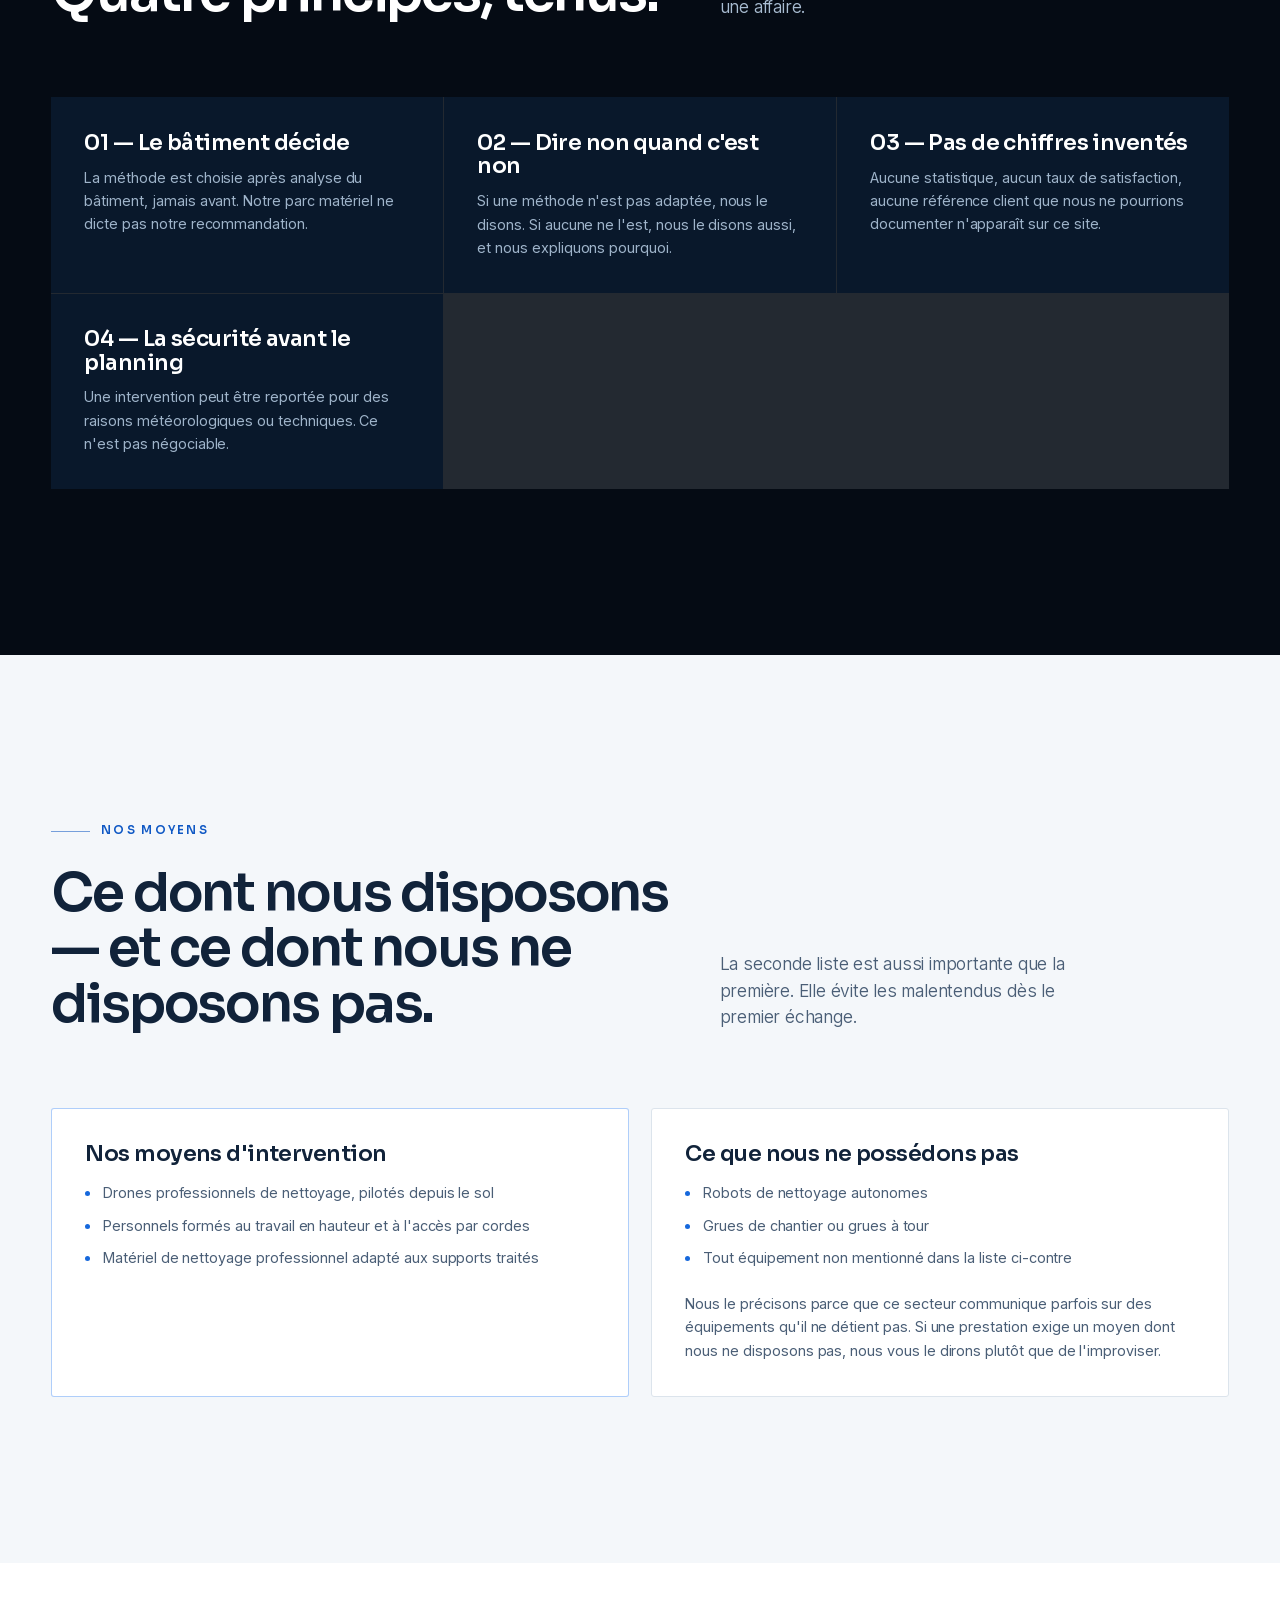
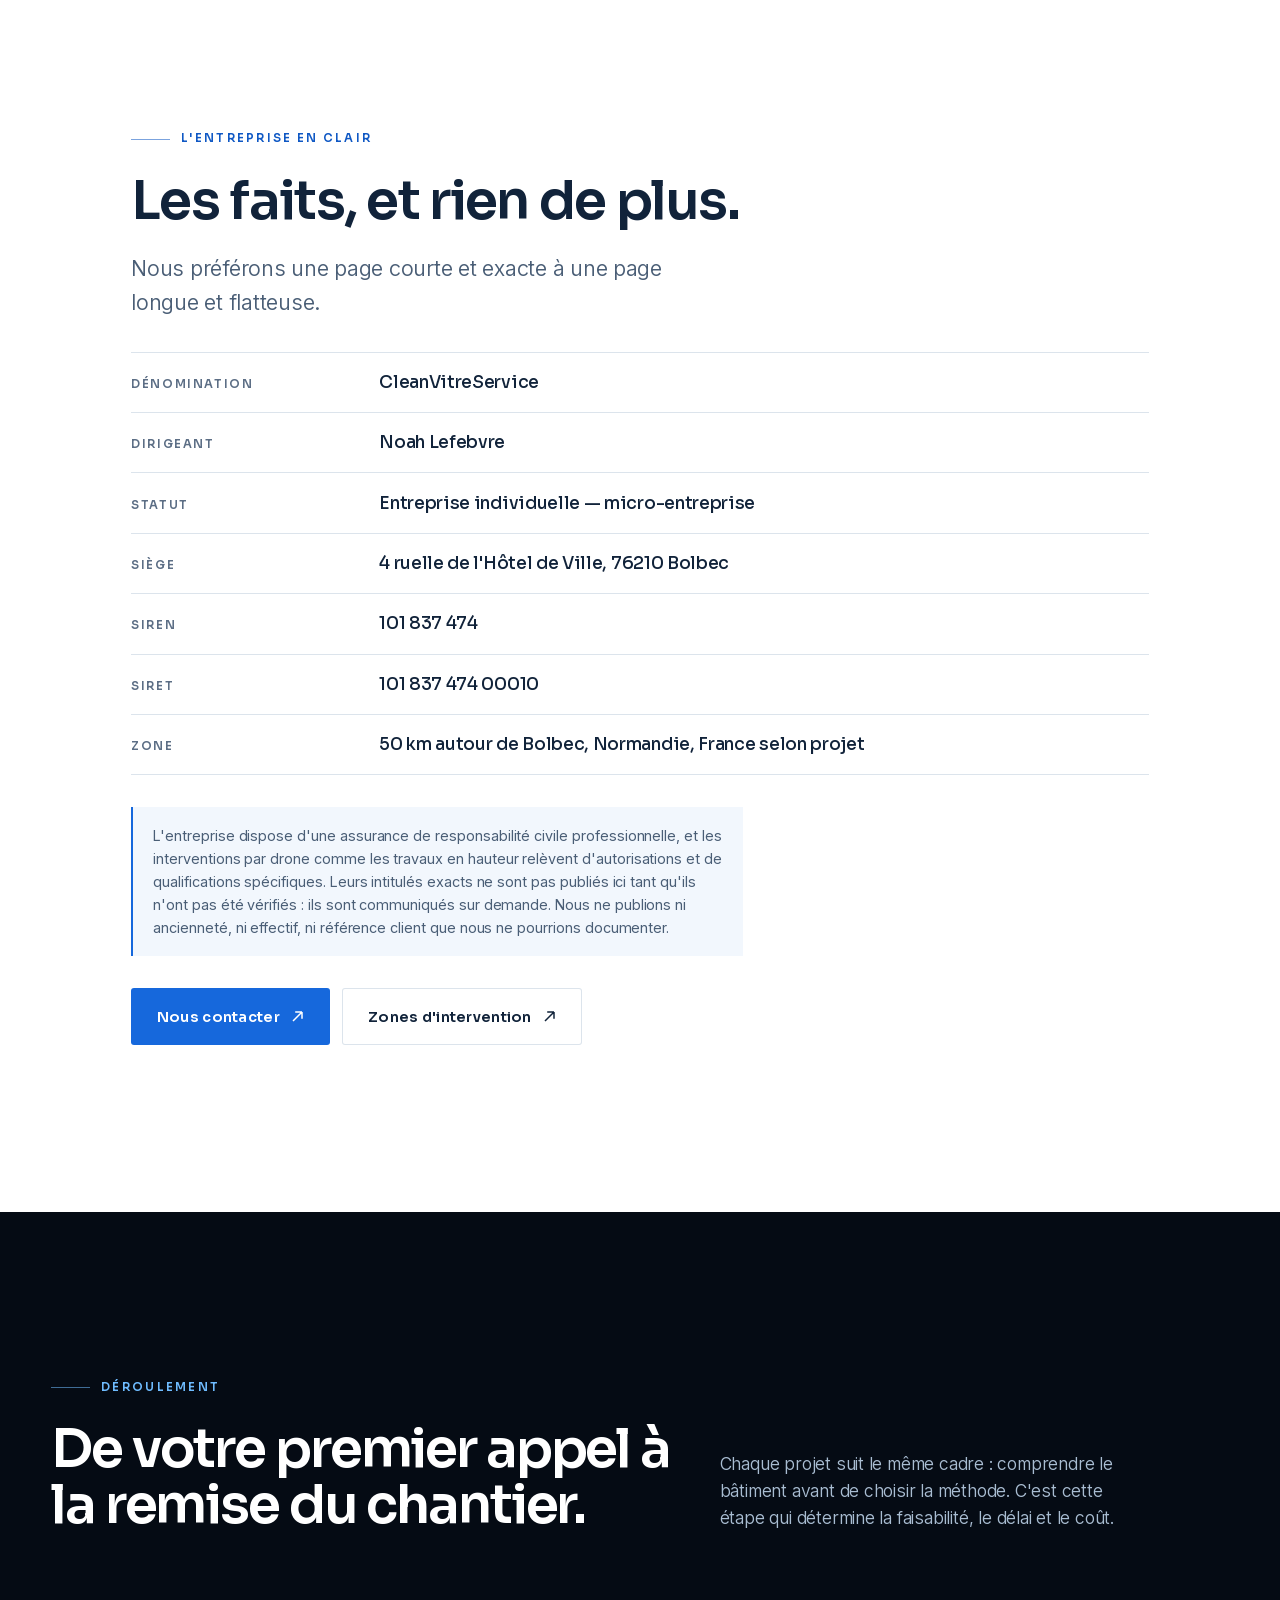
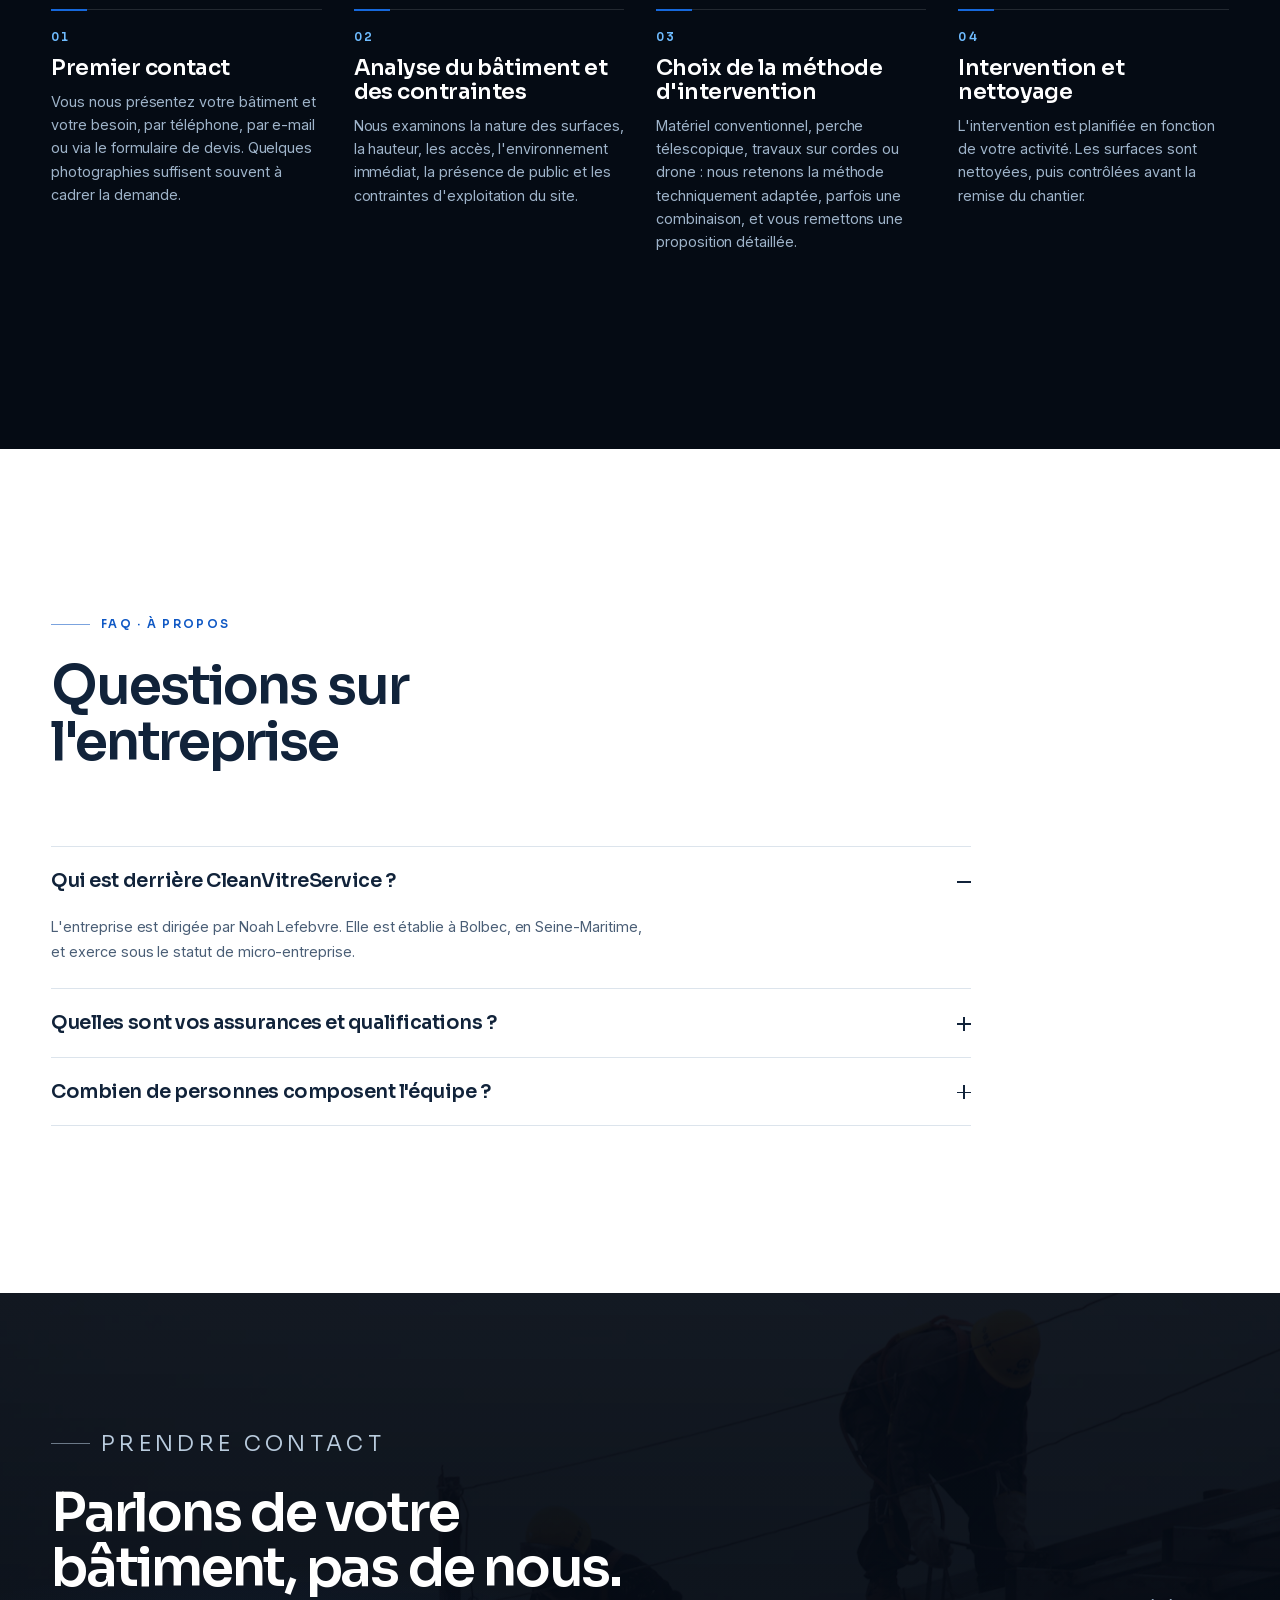
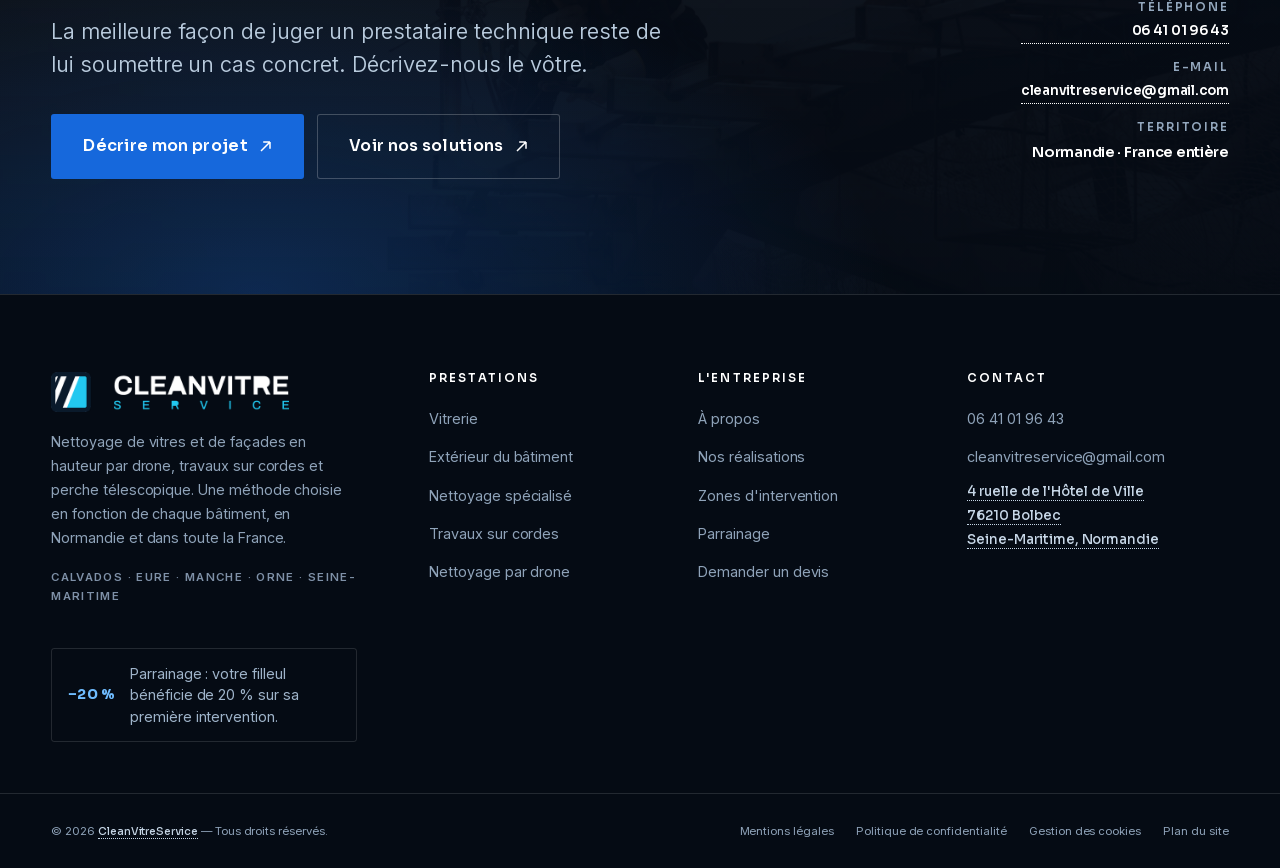
==== commit 1d263347: "Publication : logo officiel, portfolio éditorial, formulaire en six étapes Régénération de docs/, qu" ====
--- a/docs/a-propos.html
+++ b/docs/a-propos.html
@@ -27,8 +27,9 @@
 <link rel="preload" href="assets/fonts/inter-latin.woff2" as="font" type="font/woff2" crossorigin>
 <script>document.documentElement.className+=" js"</script>
 
-<link rel="stylesheet" href="assets/css/site.css?v=f99e8777d2209712">
-<link rel="icon" href="favicon.svg" type="image/svg+xml">
+<link rel="stylesheet" href="assets/css/site.css?v=e2828141d2209712">
+<link rel="icon" href="assets/img/logo-cvs-icone-192.png" type="image/png" sizes="192x192">
+<link rel="apple-touch-icon" href="assets/img/logo-cvs-icone-512.png">
 <script type="application/ld+json">{"@context":"https://schema.org","@graph":[{"@type":["Organization","LocalBusiness"],"@id":"https://youssefde143-collab.github.io/nettoyage-hauteur-normandie/#organisation","name":"CleanVitreService","url":"https://youssefde143-collab.github.io/nettoyage-hauteur-normandie/","description":"Nettoyage de vitres, de façades et de surfaces difficiles d'accès. Matériel conventionnel, perches télescopiques, travaux sur cordes et drone. Bolbec, Normandie.","founder":{"@type":"Person","name":"Noah Lefebvre"},"address":{"@type":"PostalAddress","streetAddress":"4 ruelle de l'Hôtel de Ville","postalCode":"76210","addressLocality":"Bolbec","addressRegion":"Normandie","addressCountry":"FR"},"telephone":"+33641019643","email":"cleanvitreservice@gmail.com","identifier":[{"@type":"PropertyValue","name":"SIREN","value":"101837474"},{"@type":"PropertyValue","name":"SIRET","value":"10183747400010"}],"areaServed":[{"@type":"AdministrativeArea","name":"Normandie"},{"@type":"City","name":"Bolbec"},{"@type":"Country","name":"France"}],"knowsAbout":["Nettoyage de vitres","Nettoyage de façades","Nettoyage de vérandas et verrières","Nettoyage de panneaux solaires","Travaux sur cordes","Perche télescopique","Nettoyage par drone"]},{"@type":"WebSite","@id":"https://youssefde143-collab.github.io/nettoyage-hauteur-normandie/#site","url":"https://youssefde143-collab.github.io/nettoyage-hauteur-normandie/","name":"CleanVitreService","inLanguage":"fr-FR","publisher":{"@id":"https://youssefde143-collab.github.io/nettoyage-hauteur-normandie/#organisation"}},{"@type":"BreadcrumbList","itemListElement":[{"@type":"ListItem","position":1,"name":"Accueil","item":"https://youssefde143-collab.github.io/nettoyage-hauteur-normandie/"},{"@type":"ListItem","position":2,"name":"À propos de notre entreprise | CleanVitreService","item":"https://youssefde143-collab.github.io/nettoyage-hauteur-normandie/a-propos/"}]},{"@type":"FAQPage","mainEntity":[{"@type":"Question","name":"Qui est derrière CleanVitreService ?","acceptedAnswer":{"@type":"Answer","text":"L'entreprise est dirigée par Noah Lefebvre. Elle est établie à Bolbec, en Seine-Maritime, et exerce sous le statut de micro-entreprise."}},{"@type":"Question","name":"Quelles sont vos assurances et qualifications ?","acceptedAnswer":{"@type":"Answer","text":"L'entreprise dispose d'une assurance de responsabilité civile professionnelle, et les interventions par drone comme les travaux en hauteur relèvent d'autorisations et de qualifications spécifiques. Leurs intitulés exacts et leurs références ne sont pas publiés ici tant qu'ils n'ont pas été formellement vérifiés. Ils sont communiqués sur demande, notamment dans le cadre d'une consultation."}},{"@type":"Question","name":"Combien de personnes composent l'équipe ?","acceptedAnswer":{"@type":"Answer","text":"Cette information n'est pas publiée. Le dimensionnement de l'équipe mobilisée pour votre intervention figure dans le devis."}}]}]}</script>
 </head>
 <body class="a-promo">
@@ -38,16 +39,13 @@
 <header class="nav nav--promo" id="entete" data-dark="true">
   <div class="nav__in">
     
-  <a class="wm" href="index.html">
-    <svg class="wm__mark" viewBox="0 0 34 34" aria-hidden="true" fill="none">
-      <rect x="1" y="1" width="32" height="32" rx="3" stroke="currentColor" stroke-opacity=".3"/>
-      <path d="M10.5 12.5h13M10.5 17h13M10.5 21.5h13" stroke="currentColor" stroke-width="1.5" stroke-linecap="round"/>
-      <path d="M23 9.5 11 24.5" stroke="#3E8BF5" stroke-width="1.6" stroke-linecap="round"/>
-    </svg>
-    <span class="wm__txt">
-      <span class="wm__name"><span class="wm__a">Clean</span><span class="wm__b">Vitre</span><span class="wm__c">Service</span></span>
-      <span class="wm__base">Vitres · Façades · Accès difficiles</span>
-    </span>
+  <a class="wm wm--auto" href="index.html">
+    <img class="wm__i wm__i--sombre" src="assets/img/logo-cvs-clair-560.png" srcset="assets/img/logo-cvs-clair-560.png 560w, assets/img/logo-cvs-clair-1100.png 1100w"
+          sizes="(max-width:420px) 156px, 203px" width="1100" height="184"
+          alt="" decoding="async"><img class="wm__i wm__i--clair" src="assets/img/logo-cvs-560.png" srcset="assets/img/logo-cvs-560.png 560w, assets/img/logo-cvs-1100.png 1100w"
+          sizes="(max-width:420px) 156px, 203px" width="1100" height="184"
+          alt="" decoding="async">
+    <span class="sr">CleanVitreService — accueil</span>
   </a>
     <nav class="nav__links" aria-label="Navigation principale"><a href="services.html">Nos méthodes</a><a href="secteurs-dactivite.html">Secteurs</a><a href="realisations.html">Réalisations</a><a href="zones-intervention.html">Zones</a><a href="a-propos.html" aria-current="page">À propos</a></nav>
     <div class="nav__cta"><a class="btn  " href="contact.html">Demander un devis<svg class="btn__ar" width="13" height="13" viewBox="0 0 13 13" fill="none" aria-hidden="true"><path d="M2 11 11 2M11 2H4.2M11 2v6.8" stroke="currentColor" stroke-width="1.5"/></svg></a></div>
@@ -89,7 +87,33 @@
   </div>
 </section>
 
-<section class="sec" aria-labelledby="a1">
+<!-- Le dirigeant ----------------------------------------------------------- -->
+<section class="sec" aria-labelledby="noah-t">
+  <div class="wrap">
+    <div class="port rv">
+      <figure class="port__im">
+        <span class="port__ph"><b>Emplacement réservé</b>Portrait ou photographie de Noah Lefebvre en intervention. Aucune image d'illustration ne prendra cette place.</span>
+      </figure>
+      <div class="port__b">
+        <p class="eyebrow">L'artisan</p>
+        <h2 id="noah-t">Une exigence à chaque intervention.</h2>
+        <p class="lead">Chez CleanVitreService, chaque intervention est abordée avec la même exigence : choisir la méthode adaptée, travailler avec précision et assurer un résultat à la hauteur des attentes de nos clients.</p>
+        <p class="port__p">L'entreprise est dirigée par <strong>Noah&nbsp;Lefebvre</strong>, qui conduit les études et les interventions. Vous parlez à la personne qui viendra sur le chantier : c'est elle qui examine votre bâtiment, retient la méthode d'accès et répond de son travail.</p>
+        <dl class="port__d">
+          <div><dt>Dirigeant</dt><dd>Noah Lefebvre</dd></div>
+          <div><dt>Siège</dt><dd>4 ruelle de l'Hôtel de Ville, 76210 Bolbec</dd></div>
+          <div><dt>Forme juridique</dt><dd>Entreprise individuelle (micro-entreprise)</dd></div>
+          <div><dt>SIRET</dt><dd>101 837 474 00010</dd></div>
+        </dl>
+        <div class="btn-row" style="margin-top:var(--s-6)">
+          <a class="btn" href="tel:+33641019643">Parler à Noah · 06 41 01 96 43<svg class="btn__ar" width="13" height="13" viewBox="0 0 13 13" fill="none" aria-hidden="true"><path d="M2 11 11 2M11 2H4.2M11 2v6.8" stroke="currentColor" stroke-width="1.5"/></svg></a>
+        </div>
+      </div>
+    </div>
+  </div>
+</section>
+
+<section class="sec sec--paper" aria-labelledby="a1">
   <div class="wrap">
     <div class="edit edit--7-5">
       <div class="rv">
@@ -262,19 +286,18 @@
   <div class="foot__top">
     <div class="foot__brand">
       <div class="foot__logo">
-  <div class="wm" >
-    <svg class="wm__mark" viewBox="0 0 34 34" aria-hidden="true" fill="none">
-      <rect x="1" y="1" width="32" height="32" rx="3" stroke="currentColor" stroke-opacity=".3"/>
-      <path d="M10.5 12.5h13M10.5 17h13M10.5 21.5h13" stroke="currentColor" stroke-width="1.5" stroke-linecap="round"/>
-      <path d="M23 9.5 11 24.5" stroke="#3E8BF5" stroke-width="1.6" stroke-linecap="round"/>
-    </svg>
-    <span class="wm__txt">
-      <span class="wm__name"><span class="wm__a">Clean</span><span class="wm__b">Vitre</span><span class="wm__c">Service</span></span>
-      <span class="wm__base">Vitres · Façades · Accès difficiles</span>
-    </span>
+  <div class="wm wm--sombre" >
+    <img class="wm__i wm__i--sombre" src="assets/img/logo-cvs-clair-560.png" srcset="assets/img/logo-cvs-clair-560.png 560w, assets/img/logo-cvs-clair-1100.png 1100w"
+          sizes="(max-width:420px) 156px, 203px" width="1100" height="184"
+          alt="" decoding="async" loading="lazy">
+    <span class="sr">CleanVitreService</span>
   </div></div>
       <p>Nettoyage de vitres et de façades en hauteur par drone, travaux sur cordes et perche télescopique. Une méthode choisie en fonction de chaque bâtiment, en Normandie et dans toute la France.</p>
-      <p style="font-size:var(--t-micro);letter-spacing:.12em;text-transform:uppercase;color:#7F91A8;font-weight:600">Calvados · Eure · Manche · Orne · Seine-Maritime</p>
+      <p class="foot__zones">Calvados · Eure · Manche · Orne · Seine-Maritime</p>
+      <a class="foot__par" href="parrainage.html">
+        <b>&minus;20&nbsp;%</b>
+        <span>Parrainage : votre filleul bénéficie de 20&nbsp;% sur sa première intervention.</span>
+      </a>
     </div>
     
   <div>
@@ -334,7 +357,7 @@
   </div>
 </aside>
 
-<script src="assets/js/site.js?v=7b9d831e" defer></script>
+<script src="assets/js/site.js?v=e6a8d12e" defer></script>
 
 </body>
 </html>
--- a/docs/assets/css/site.css
+++ b/docs/assets/css/site.css
@@ -80,7 +80,7 @@
 
 /* Conteneurs sombres : un seul endroit pour basculer les jetons de texte. */
 .sec--dark,.sec--navy,.hero,.phero,.show,.fcta,.foot,.ticker,.mob,.cookies,
-.meth__it,.gal figcaption,.promis,.pick,.close,.trio__b,.quad a,.mosaic figcaption{
+.meth__it,.gal figcaption,.promis,.close,.trio__b,.quad a,.mosaic figcaption{
   --c-eyebrow:var(--blue-light);
   --c-lead:#A9BDD2;
   --c-prose:#9FB4CA;
@@ -201,26 +201,6 @@
   opacity:1;transition:opacity var(--d-section) var(--e);
 }
 .nav__in{width:100%;max-width:var(--max);margin-inline:auto;padding-inline:var(--gut);display:flex;align-items:center;gap:clamp(1rem,2.4vw,2.4rem)}
-/* ---------- Mot-signe typographique ---------- */
-.wm{display:flex;align-items:center;gap:.7rem;flex:none;color:#fff;transition:color var(--d-micro) var(--e)}
-.wm__mark{width:34px;height:34px;flex:none}
-.wm__txt{display:flex;flex-direction:column;line-height:1}
-.wm__name{
-  font-family:var(--f-display);font-size:1.06rem;letter-spacing:-.025em;white-space:nowrap;
-  display:flex;align-items:baseline;
-}
-.wm__a{font-weight:300}
-.wm__b{font-weight:700}
-.wm__c{font-weight:500;font-size:.62em;letter-spacing:.17em;text-transform:uppercase;margin-left:.3em;opacity:.78}
-.wm__base{
-  font-size:.56rem;letter-spacing:.2em;text-transform:uppercase;opacity:.6;
-  margin-top:4px;font-weight:500;white-space:nowrap;
-}
-@media(max-width:420px){
-  .wm__name{font-size:.98rem}
-  .wm__base{display:none}
-}
-
 .nav__links{display:flex;align-items:center;gap:clamp(.5rem,1.5vw,1.55rem);margin-left:auto}
 .nav__links a{
   font-size:.845rem;font-weight:500;color:rgba(255,255,255,.84);letter-spacing:-.004em;
@@ -869,38 +849,20 @@
 @keyframes cue{0%{transform:translateX(-100%)}60%,100%{transform:translateX(100%)}}
 
 /* ---------- Section B : sélecteur de méthodes ---------- */
-.pick{position:relative;background:var(--ink);color:#fff;overflow:hidden;isolation:isolate}
-.pick__in{max-width:var(--max);margin-inline:auto;padding:var(--s-10) var(--gut)}
-.pick__stage{
   position:absolute;inset:0;z-index:-1;opacity:0;transition:opacity var(--d-section) var(--e);
 }
-.pick__stage img{width:100%;height:100%;object-fit:cover;opacity:.3}
-.pick__stage::after{content:"";position:absolute;inset:0;background:linear-gradient(to right,var(--ink) 8%,rgba(5,11,20,.6) 62%,rgba(5,11,20,.85))}
-.pick__stage.is-on{opacity:1}
-.pick__list{display:grid;border-top:1px solid var(--line-dark)}
-.pick__it{border-bottom:1px solid var(--line-dark)}
-.pick__it a{
   display:grid;grid-template-columns:auto 1fr auto;gap:clamp(.9rem,3vw,2.6rem);align-items:center;
   padding:clamp(1.4rem,3vw,2.3rem) 0;transition:padding var(--d-section) var(--e-out);
 }
-@media(min-width:900px){.pick__it a{grid-template-columns:auto 1fr auto auto}}
-.pick__it a:hover,.pick__it a:focus-visible{padding-left:clamp(.6rem,2vw,1.6rem)}
-.pick__n{
   font-family:var(--f-display);font-size:var(--t-micro);font-weight:600;letter-spacing:.2em;
   color:var(--blue-light);font-variant-numeric:tabular-nums;
 }
-.pick__t{
   font-family:var(--f-display);font-size:clamp(1.6rem,1rem + 3vw,3.6rem);font-weight:500;
   letter-spacing:-.04em;line-height:1.05;transition:color var(--d-micro) var(--e);
 }
-.pick__it a:hover .pick__t{color:var(--blue-light)}
-.pick__m{font-size:var(--t-small);color:#A9BDD2;max-width:26ch;text-align:right;display:none}
-@media(min-width:900px){.pick__m{display:block}}
-.pick__go{
   width:clamp(38px,4vw,52px);height:clamp(38px,4vw,52px);border:1px solid var(--line-dark-2);border-radius:50%;
   display:grid;place-items:center;flex:none;transition:background var(--d-micro),border-color var(--d-micro),transform var(--d-micro) var(--e-out);
 }
-.pick__it a:hover .pick__go{background:var(--blue);border-color:var(--blue);transform:translateX(4px)}
 
 /* ---------- Section C : composition asymétrique des méthodes ---------- */
 .trio{display:grid;gap:clamp(.7rem,1.6vw,1.2rem)}
@@ -1026,13 +988,9 @@
 .promis span{font-size:var(--t-micro);letter-spacing:.14em;text-transform:uppercase;color:var(--c-label);font-weight:600;font-family:var(--f-display)}
 
 /* ---------- Sélecteur : entrées sans page dédiée ---------- */
-.pick__static{
   display:grid;grid-template-columns:auto 1fr auto;gap:clamp(.9rem,3vw,2.6rem);align-items:center;
   padding:clamp(1.4rem,3vw,2.3rem) 0;
 }
-@media(min-width:900px){.pick__static{grid-template-columns:auto 1fr auto auto}}
-.pick__go--off{border:1px dashed var(--line-dark);opacity:.4}
-.pick__static .pick__t{color:#D4E2F0}
 
 /* ---------- Clientèles : quatre vignettes ---------- */
 .quad{display:grid;gap:clamp(.6rem,1.3vw,1rem)}
@@ -1234,3 +1192,231 @@
 .par__note--ok{color:var(--blue-light)}
 .par__note--info{color:var(--c-prose)}
 input#parrainage{text-transform:uppercase;letter-spacing:.08em;font-family:var(--f-display)}
+
+/* ---------- Logo officiel ----------
+   Deux fichiers pour un seul dessin : l'original sur fond clair, sa
+   déclinaison inversée sur fond sombre. Les deux sont dans le balisage ;
+   la bascule au défilement doit être instantanée, pas attendre un
+   téléchargement. Jamais d'étirement : la hauteur commande, la largeur
+   suit le rapport d'origine (1100 × 184).                                */
+.sr{
+  position:absolute;width:1px;height:1px;padding:0;margin:-1px;overflow:hidden;
+  clip-path:inset(50%);white-space:nowrap;border:0;
+}
+.wm{display:flex;align-items:center;flex:none;position:relative;line-height:0}
+.wm__i{display:block;height:34px;width:auto;max-width:none}
+.wm--auto .wm__i--clair{display:none}
+.nav.is-solid .wm--auto .wm__i--sombre{display:none}
+.nav.is-solid .wm--auto .wm__i--clair{display:block}
+.wm--auto .wm__i{transition:opacity var(--d-panel) var(--e)}
+.foot__logo .wm__i{height:40px}
+.mob .wm__i{height:32px}
+@media(max-width:420px){.wm__i{height:26px}}
+
+/* ---------- Fiche de chantier ----------
+   La structure existe, le contenu non : plutôt qu'une grille de cartes
+   vides, un seul bloc éditorial qui montre exactement ce que portera
+   chaque fiche le jour où les photographies seront fournies.            */
+.proj{display:grid;gap:var(--s-7)}
+@media(min-width:960px){
+  .proj{grid-template-columns:minmax(0,1.15fr) minmax(0,1fr);gap:clamp(2.4rem,5vw,5rem);align-items:center}
+}
+.proj__im{
+  position:relative;aspect-ratio:4/3;border-radius:var(--r);overflow:hidden;
+  background:
+    repeating-linear-gradient(135deg,rgba(22,104,220,.05) 0 2px,transparent 2px 11px),
+    linear-gradient(150deg,var(--paper-2),var(--paper));
+  border:1px dashed var(--line-light);
+  display:grid;place-items:center;text-align:center;
+}
+.proj__ph{display:block;max-width:26ch;padding:var(--s-5);color:var(--text-soft);font-size:var(--t-small);line-height:1.6}
+.proj__ph b{
+  display:block;font-family:var(--f-display);font-size:var(--t-micro);font-weight:600;
+  letter-spacing:.16em;text-transform:uppercase;color:var(--blue-deep);margin-bottom:.5rem;
+}
+.proj__b h3{font-size:var(--t-h3);letter-spacing:-.03em;margin:var(--s-3) 0 0;max-width:18ch}
+.proj__d{margin:var(--s-6) 0 0;display:grid;gap:0}
+.proj__d > div{
+  display:grid;grid-template-columns:minmax(0,13rem) 1fr;gap:1rem;align-items:baseline;
+  padding:clamp(.8rem,1.6vw,1.1rem) 0;border-top:1px solid var(--c-rule);
+}
+.proj__d > div:last-child{border-bottom:1px solid var(--c-rule)}
+.proj__d dt{
+  font-family:var(--f-display);font-size:var(--t-micro);font-weight:600;
+  letter-spacing:.14em;text-transform:uppercase;color:var(--c-label);
+}
+.proj__d dd{margin:0;font-size:var(--t-small);color:var(--c-prose)}
+.proj__d dd.ph{font-style:italic;opacity:.85}
+.proj__n{margin-top:var(--s-5);font-size:var(--t-small);color:var(--c-prose);max-width:50ch}
+
+/* ---------- Comparateur avant / après ----------
+   Le curseur est un <input type="range"> étendu sur toute l'image :
+   il se manipule à la souris, au doigt et au clavier sans code
+   supplémentaire, et reste annoncé correctement aux lecteurs d'écran. */
+.ba{margin:0}
+.ba__st{
+  --p:50%;
+  position:relative;aspect-ratio:16/9;border-radius:var(--r);overflow:hidden;
+  background:var(--navy);isolation:isolate;
+}
+@media(max-width:620px){.ba__st{aspect-ratio:4/3}}
+/* Chaque libellé reste dans sa moitié : centrés tous les deux, celui
+   d'« Avant » disparaîtrait sous le volet « Après » dès que le curseur
+   passe au tiers gauche. */
+.ba__l{position:absolute;inset:0;display:grid;align-content:center;gap:.5rem;padding-inline:clamp(1.2rem,4vw,3.2rem)}
+.ba__l--av{justify-items:start;text-align:left}
+.ba__l--ap{justify-items:end;text-align:right}
+.ba__l span{
+  font-family:var(--f-display);font-size:clamp(1.4rem,3.4vw,2.4rem);font-weight:300;
+  letter-spacing:-.03em;color:#fff;
+}
+.ba__l em{
+  font-style:normal;font-size:var(--t-micro);letter-spacing:.16em;text-transform:uppercase;
+  font-weight:600;color:var(--blue-light);
+}
+.ba__l--av{
+  background:
+    radial-gradient(60% 70% at 30% 35%,rgba(255,255,255,.07),transparent 70%),
+    repeating-linear-gradient(118deg,rgba(255,255,255,.045) 0 1px,transparent 1px 16px),
+    linear-gradient(160deg,#0C1B2C,#060D17);
+}
+.ba__l--ap{
+  clip-path:inset(0 0 0 var(--p));
+  background:
+    radial-gradient(70% 80% at 72% 28%,rgba(111,188,255,.26),transparent 68%),
+    repeating-linear-gradient(118deg,rgba(255,255,255,.08) 0 1px,transparent 1px 34px),
+    linear-gradient(160deg,#17426E,#0B2238);
+}
+.ba__h{position:absolute;top:0;bottom:0;left:var(--p);width:2px;background:#fff;transform:translateX(-1px);pointer-events:none;z-index:2}
+.ba__h i{
+  position:absolute;top:50%;left:50%;width:46px;height:46px;transform:translate(-50%,-50%);
+  border-radius:50%;background:rgba(5,11,20,.6);border:1px solid rgba(255,255,255,.55);
+  backdrop-filter:blur(6px);display:grid;place-items:center;
+}
+.ba__h i::before,.ba__h i::after{
+  content:"";position:absolute;width:0;height:0;border-block:5px solid transparent;
+}
+.ba__h i::before{border-right:6px solid #fff;left:11px}
+.ba__h i::after{border-left:6px solid #fff;right:11px}
+.ba__r{
+  position:absolute;inset:0;z-index:3;width:100%;height:100%;margin:0;
+  appearance:none;background:none;cursor:ew-resize;
+}
+.ba__r::-webkit-slider-thumb{appearance:none;width:52px;height:100%;background:none;cursor:ew-resize}
+.ba__r::-moz-range-thumb{width:52px;height:100%;background:none;border:0;cursor:ew-resize}
+.ba__r:focus-visible{outline:2px solid var(--blue-light);outline-offset:3px}
+.ba figcaption{margin-top:var(--s-5);font-size:var(--t-small);color:var(--c-prose);max-width:70ch}
+
+/* ---------- Moyens d'accès : trois rangées éditoriales ----------
+   Alternance gauche / droite plutôt qu'une grille de cartes : chaque
+   méthode a droit à une grande image et à une respiration propre.     */
+.meth3{display:grid;gap:var(--s-10);margin-top:var(--s-9)}
+.meth3__it{display:grid;gap:var(--s-6)}
+@media(min-width:900px){
+  .meth3__it{grid-template-columns:minmax(0,1.25fr) minmax(0,1fr);gap:clamp(2.4rem,5vw,5.5rem);align-items:center}
+  .meth3__it:nth-child(even) .meth3__im{order:2}
+}
+.meth3__im{margin:0;position:relative;overflow:hidden;border-radius:var(--r);aspect-ratio:16/11}
+.meth3__im img{width:100%;height:100%;object-fit:cover;display:block;transform:scale(1.02);transition:transform var(--d-cine) var(--e-out)}
+.meth3__it:hover .meth3__im img{transform:scale(1.055)}
+.meth3__n{
+  font-family:var(--f-display);font-size:var(--t-micro);font-weight:600;
+  letter-spacing:.2em;color:var(--blue-light);margin:0 0 var(--s-3);
+}
+.meth3__b h3{font-size:var(--t-h3);letter-spacing:-.034em;margin:0;max-width:16ch}
+.meth3__p{margin:var(--s-4) 0 0;color:var(--c-lead);font-size:var(--t-lead);line-height:1.55;font-weight:350;max-width:44ch}
+.meth3__lbl{
+  margin:var(--s-6) 0 var(--s-3);font-family:var(--f-display);font-size:var(--t-micro);
+  font-weight:600;letter-spacing:.16em;text-transform:uppercase;color:var(--c-label);
+}
+.meth3__apps{list-style:none;margin:0 0 var(--s-5);padding:0;display:flex;flex-wrap:wrap;gap:.45rem}
+.meth3__apps li{
+  font-size:var(--t-small);color:var(--c-prose);line-height:1;
+  padding:.5rem .8rem;border:1px solid var(--c-rule);border-radius:100px;
+}
+
+/* ---------- Portrait du dirigeant ----------
+   Le cadre réservé est dessiné, pas laissé vide : il indique précisément
+   ce qui viendra s'y loger, et ne prétend rien en attendant.            */
+.port{display:grid;gap:var(--s-7)}
+@media(min-width:900px){
+  .port{grid-template-columns:minmax(0,.85fr) minmax(0,1.15fr);gap:clamp(2.4rem,5.5vw,5.5rem);align-items:center}
+}
+.port__im{
+  margin:0;position:relative;aspect-ratio:4/5;border-radius:var(--r);overflow:hidden;
+  display:grid;place-items:center;text-align:center;
+  border:1px dashed var(--line-light);
+  background:
+    repeating-linear-gradient(135deg,rgba(22,104,220,.05) 0 2px,transparent 2px 11px),
+    linear-gradient(150deg,var(--paper-2),var(--paper));
+}
+.port__ph{display:block;max-width:24ch;padding:var(--s-5);color:var(--text-soft);font-size:var(--t-small);line-height:1.6}
+.port__ph b{
+  display:block;font-family:var(--f-display);font-size:var(--t-micro);font-weight:600;
+  letter-spacing:.16em;text-transform:uppercase;color:var(--blue-deep);margin-bottom:.5rem;
+}
+.port__b h2{max-width:16ch}
+.port__b .lead{margin-top:var(--s-5);max-width:52ch}
+.port__p{margin-top:var(--s-4);color:var(--c-prose);max-width:54ch}
+.port__d{margin:var(--s-6) 0 0;display:grid;gap:0}
+.port__d > div{
+  display:grid;grid-template-columns:minmax(0,11rem) 1fr;gap:1rem;align-items:baseline;
+  padding:clamp(.75rem,1.5vw,1rem) 0;border-top:1px solid var(--c-rule);
+}
+.port__d > div:last-child{border-bottom:1px solid var(--c-rule)}
+.port__d dt{
+  font-family:var(--f-display);font-size:var(--t-micro);font-weight:600;
+  letter-spacing:.14em;text-transform:uppercase;color:var(--c-label);
+}
+.port__d dd{margin:0;font-size:var(--t-small);color:var(--text)}
+
+/* ---------- Récapitulatif avant envoi ---------- */
+.recap{
+  margin:var(--s-6) 0 0;padding:clamp(1.2rem,2.4vw,1.8rem);
+  border:1px solid var(--c-rule);border-radius:var(--r);
+  background:rgba(255,255,255,.03);
+}
+.recap__t{
+  margin:0 0 var(--s-4);font-family:var(--f-display);font-size:var(--t-micro);
+  font-weight:600;letter-spacing:.16em;text-transform:uppercase;color:var(--c-eyebrow);
+}
+.recap__d{margin:0;display:grid;gap:0}
+.recap__d > div{
+  display:grid;grid-template-columns:minmax(0,13rem) 1fr;gap:1rem;align-items:baseline;
+  padding:.6rem 0;border-top:1px solid var(--c-rule);
+}
+.recap__d > div:first-child{border-top:0;padding-top:0}
+@media(max-width:620px){.recap__d > div{grid-template-columns:1fr;gap:.15rem}}
+.recap__d dt{font-size:var(--t-micro);letter-spacing:.1em;text-transform:uppercase;font-weight:600;color:var(--c-label)}
+.recap__d dd{margin:0;font-size:var(--t-small);color:var(--c-ph)}
+.recap__n{margin:var(--s-4) 0 0;font-size:var(--t-micro);color:var(--c-prose)}
+
+/* ---------- Pied de page : territoires et parrainage ---------- */
+.foot__zones{
+  font-size:var(--t-micro);letter-spacing:.12em;text-transform:uppercase;
+  color:#7F91A8;font-weight:600;
+}
+.foot__par{
+  display:flex;align-items:center;gap:.9rem;margin-top:var(--s-5);
+  padding:.85rem 1rem;border:1px solid var(--line-dark);border-radius:var(--r);
+  max-width:34rem;color:var(--c-prose);font-size:var(--t-small);line-height:1.5;
+  transition:border-color var(--d-panel) var(--e),background var(--d-panel) var(--e);
+}
+.foot__par:hover{border-color:var(--line-dark-2);background:rgba(22,104,220,.08);color:#fff}
+.foot__par b{
+  flex:none;font-family:var(--f-display);font-size:var(--t-small);font-weight:700;
+  letter-spacing:.02em;color:var(--blue-light);
+}
+.meth3__im img.is-pos{object-position:var(--pos,50% 50%)}
+.meth3__im--vide{
+  display:grid;place-items:center;text-align:center;
+  border:1px dashed var(--line-dark-2);
+  background:
+    repeating-linear-gradient(135deg,rgba(111,188,255,.05) 0 2px,transparent 2px 11px),
+    linear-gradient(150deg,var(--navy-2),var(--navy));
+}
+.meth3__ph{display:block;max-width:26ch;padding:var(--s-5);color:var(--c-prose);font-size:var(--t-small);line-height:1.6}
+.meth3__ph b{
+  display:block;font-family:var(--f-display);font-size:var(--t-micro);font-weight:600;
+  letter-spacing:.16em;text-transform:uppercase;color:var(--blue-light);margin-bottom:.5rem;
+}
